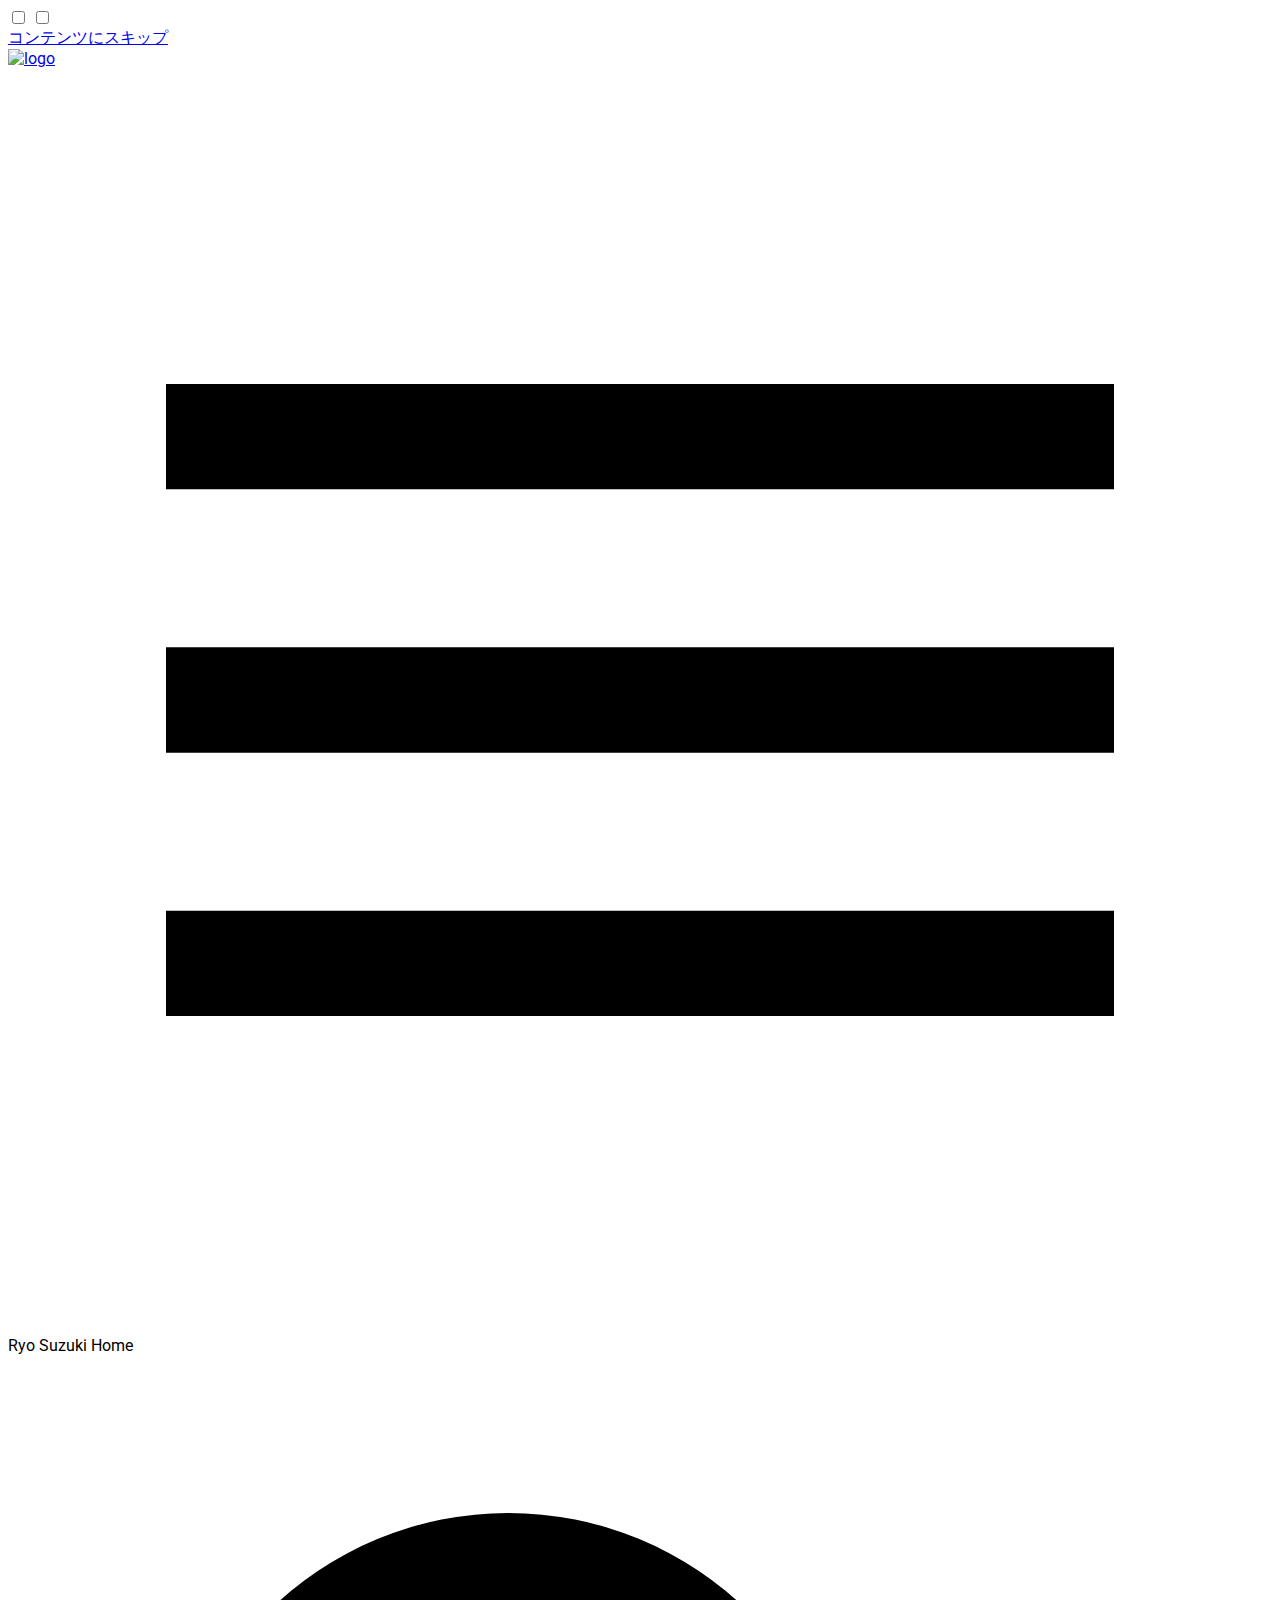
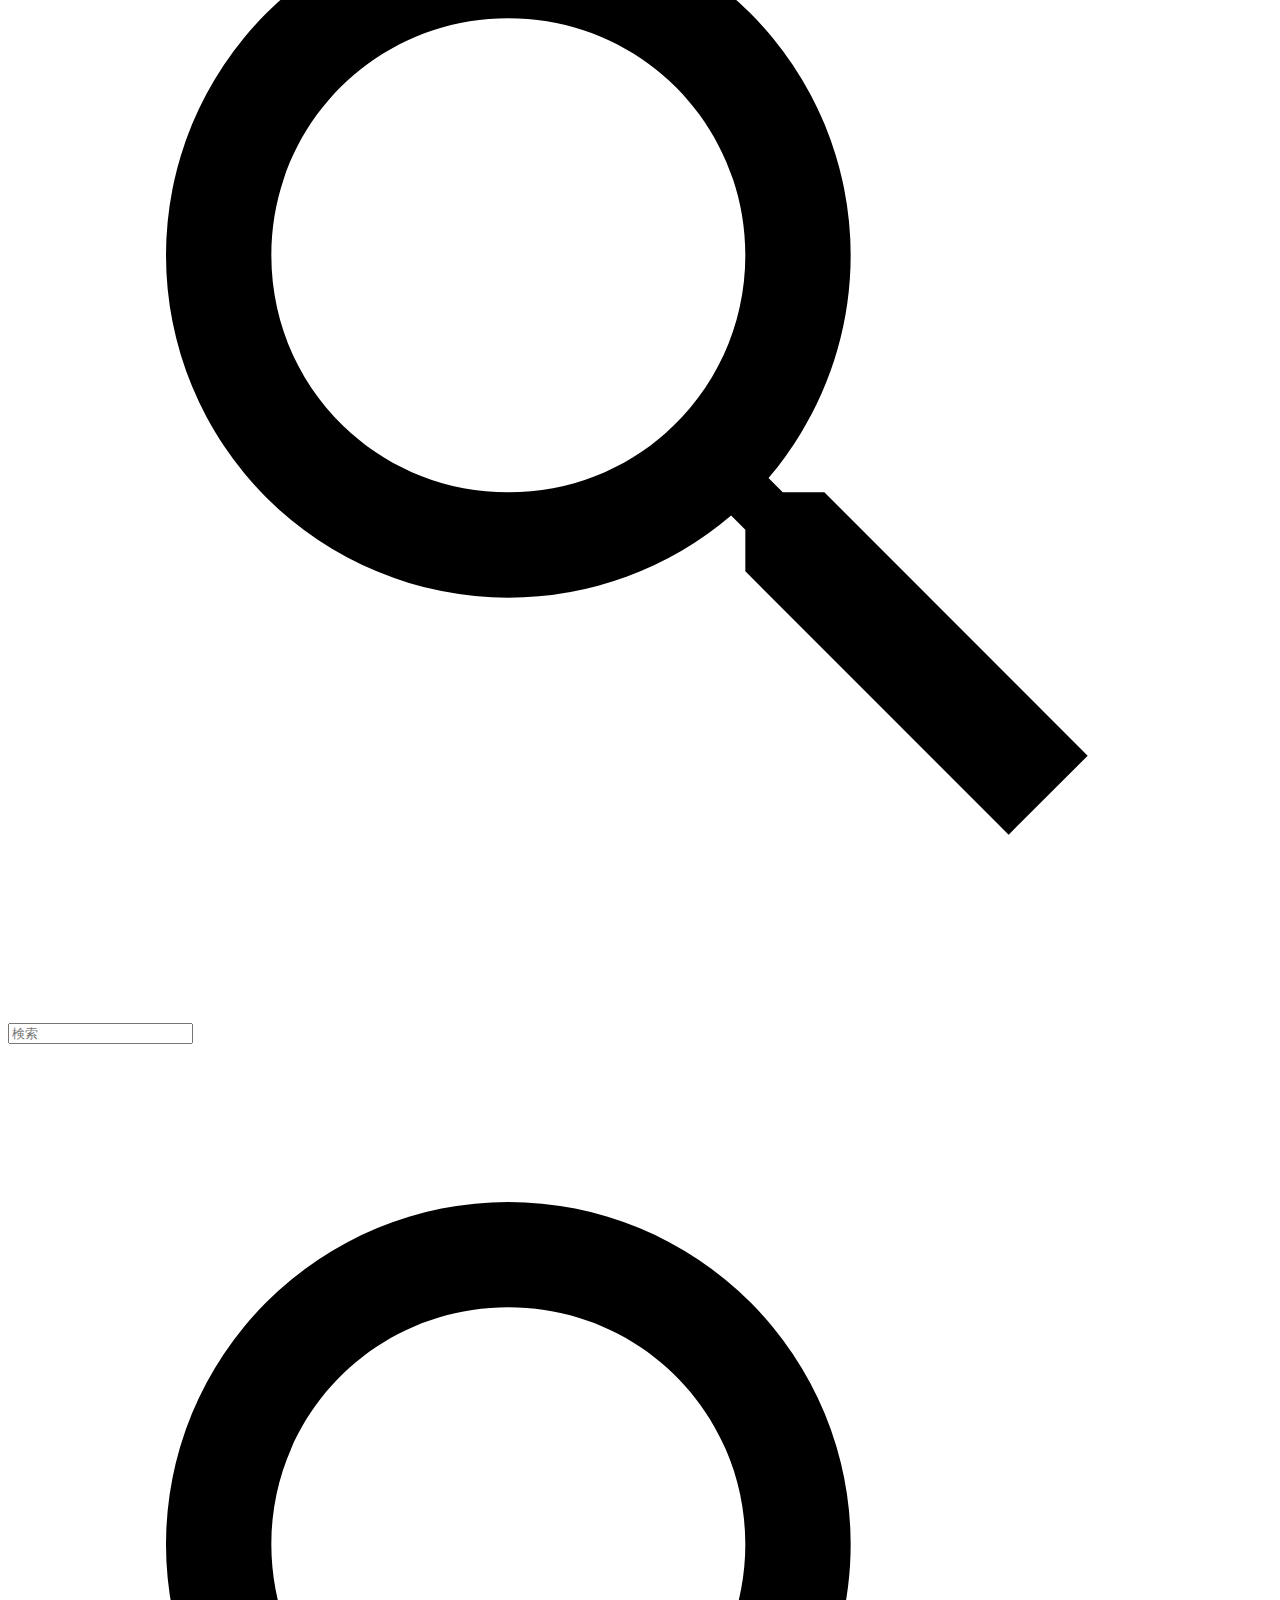
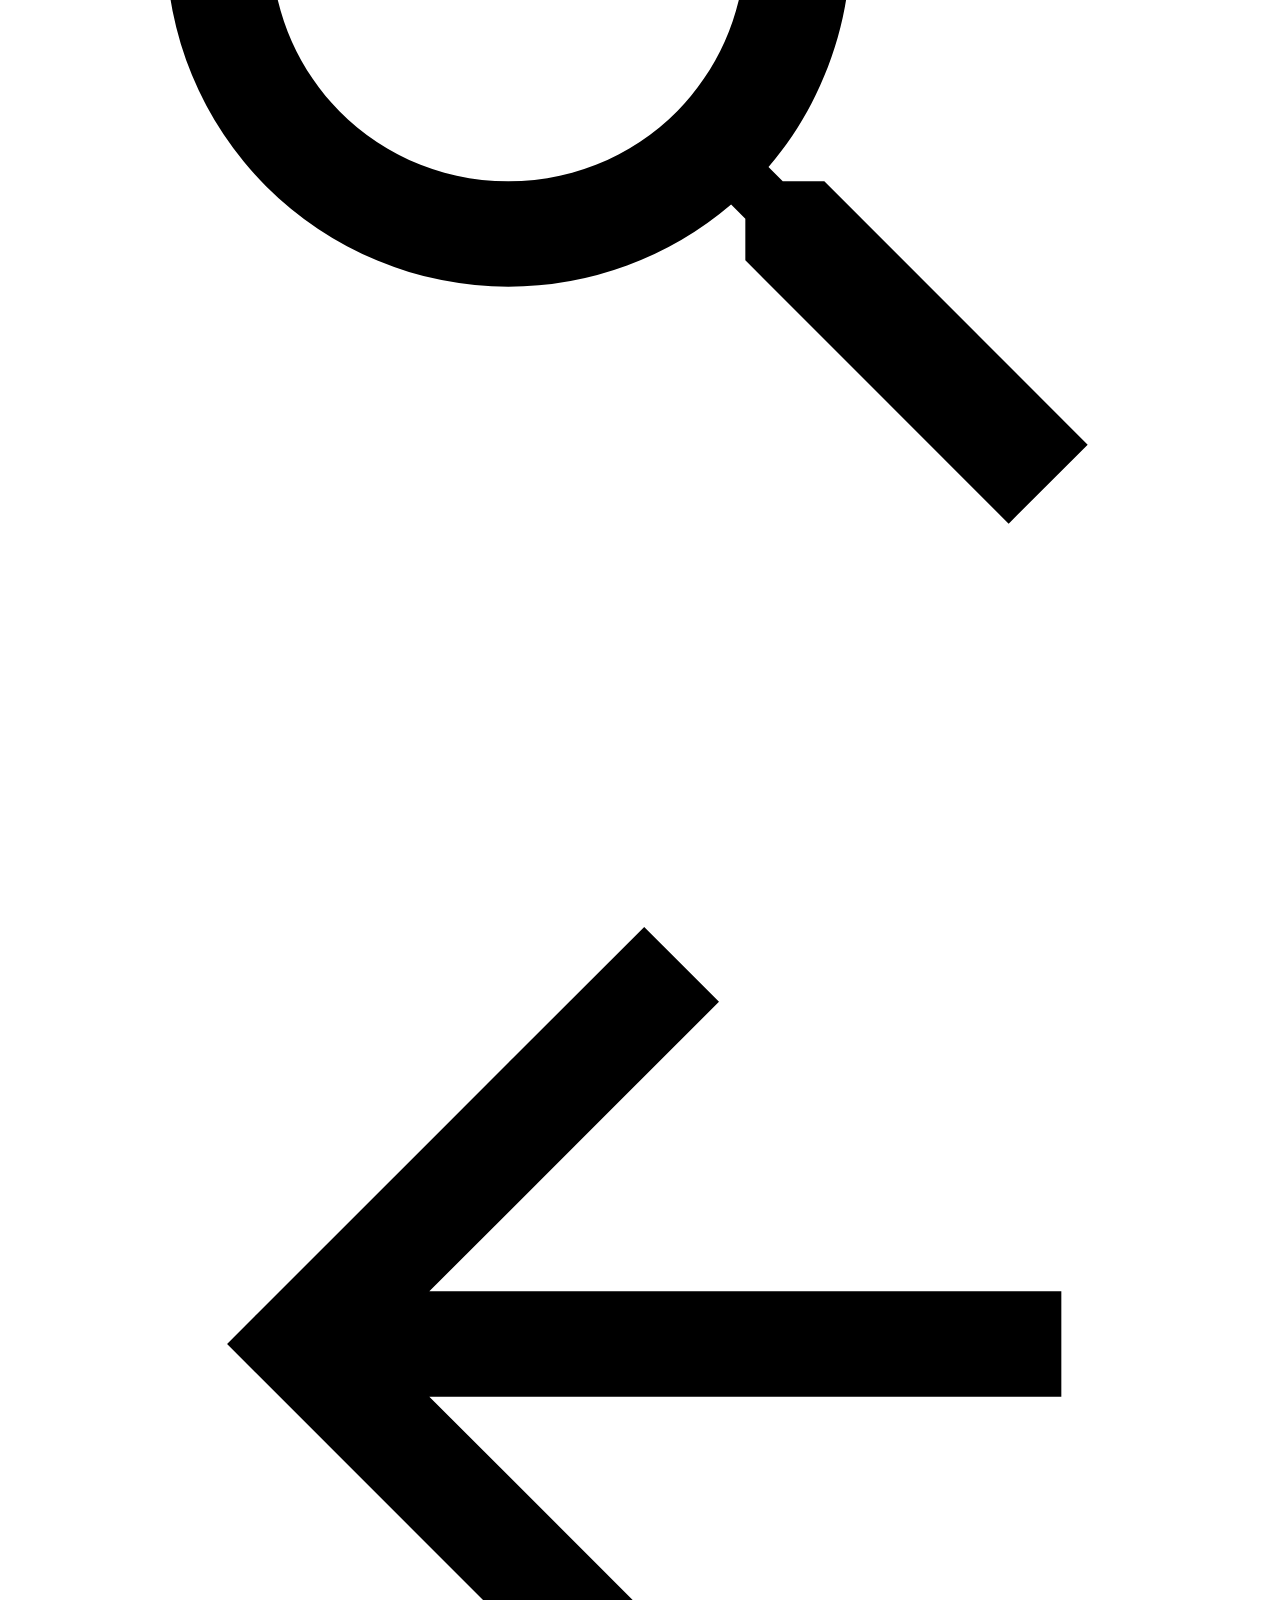
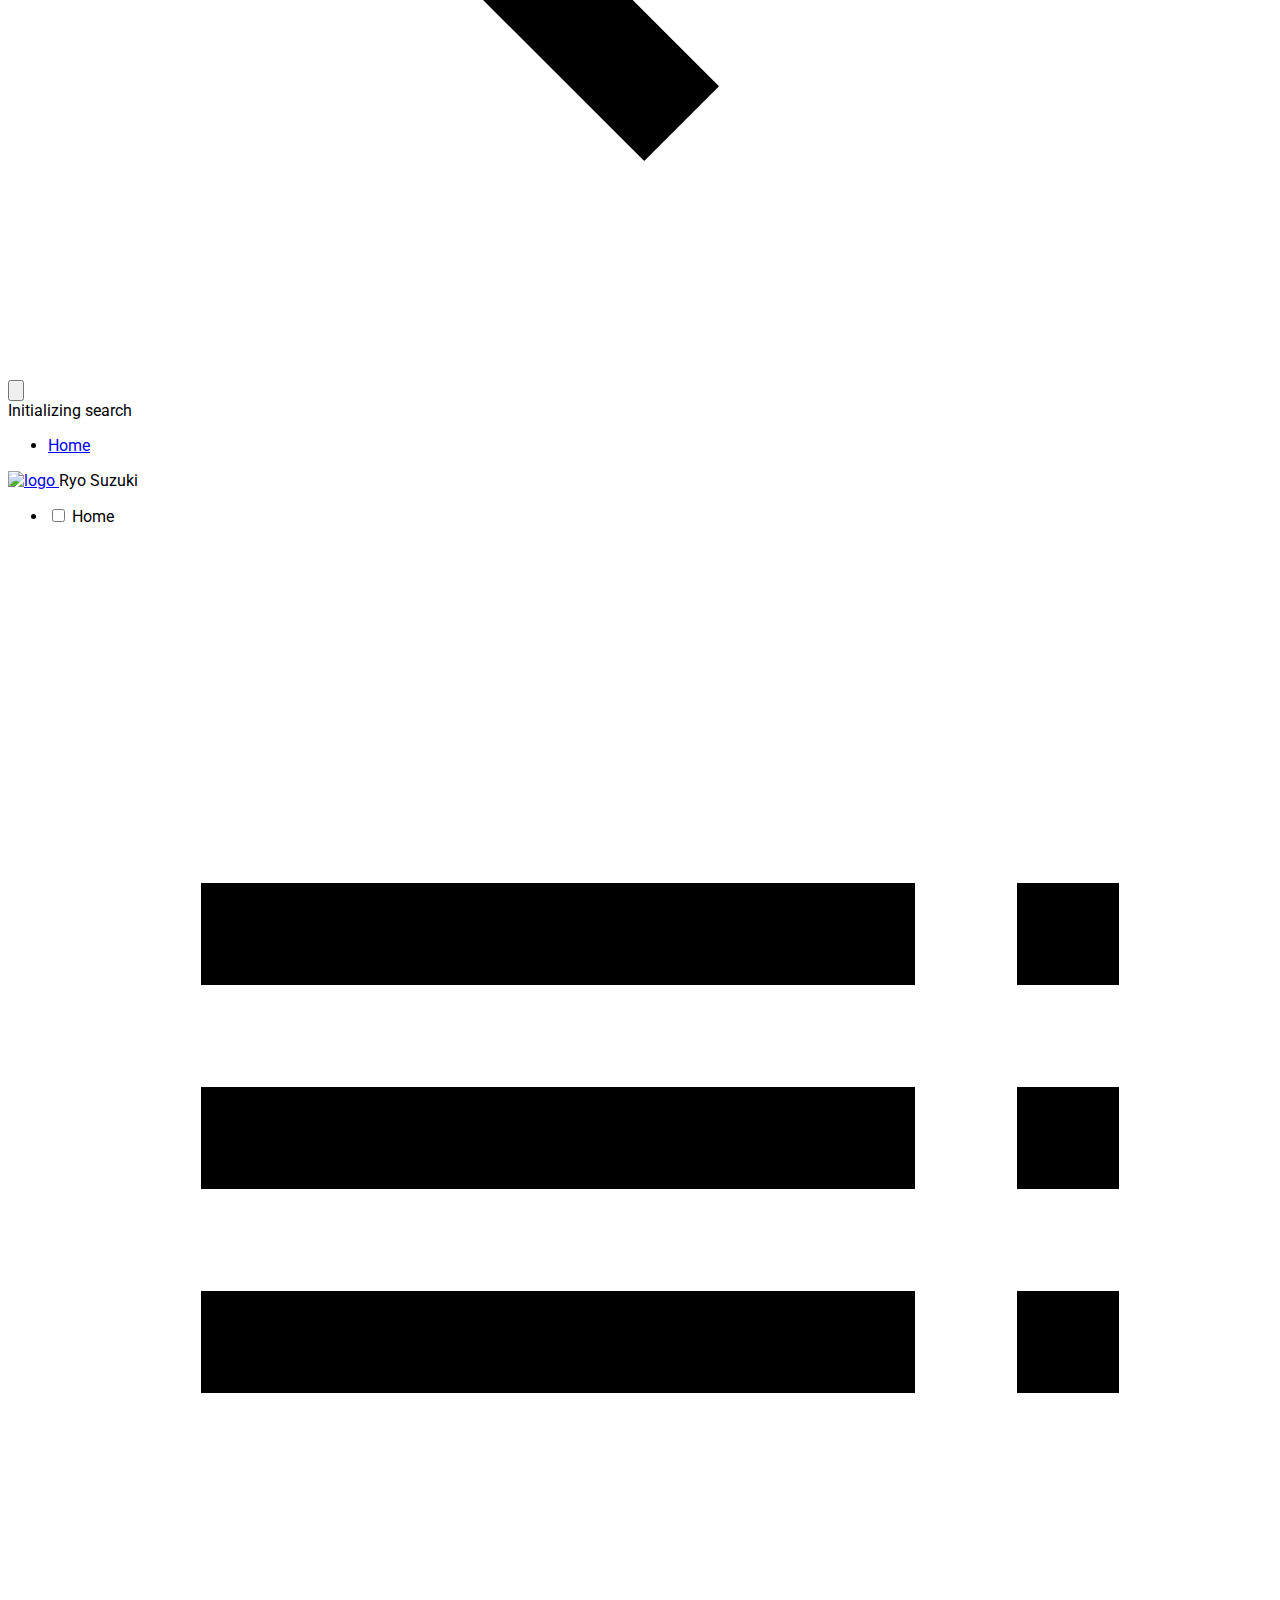
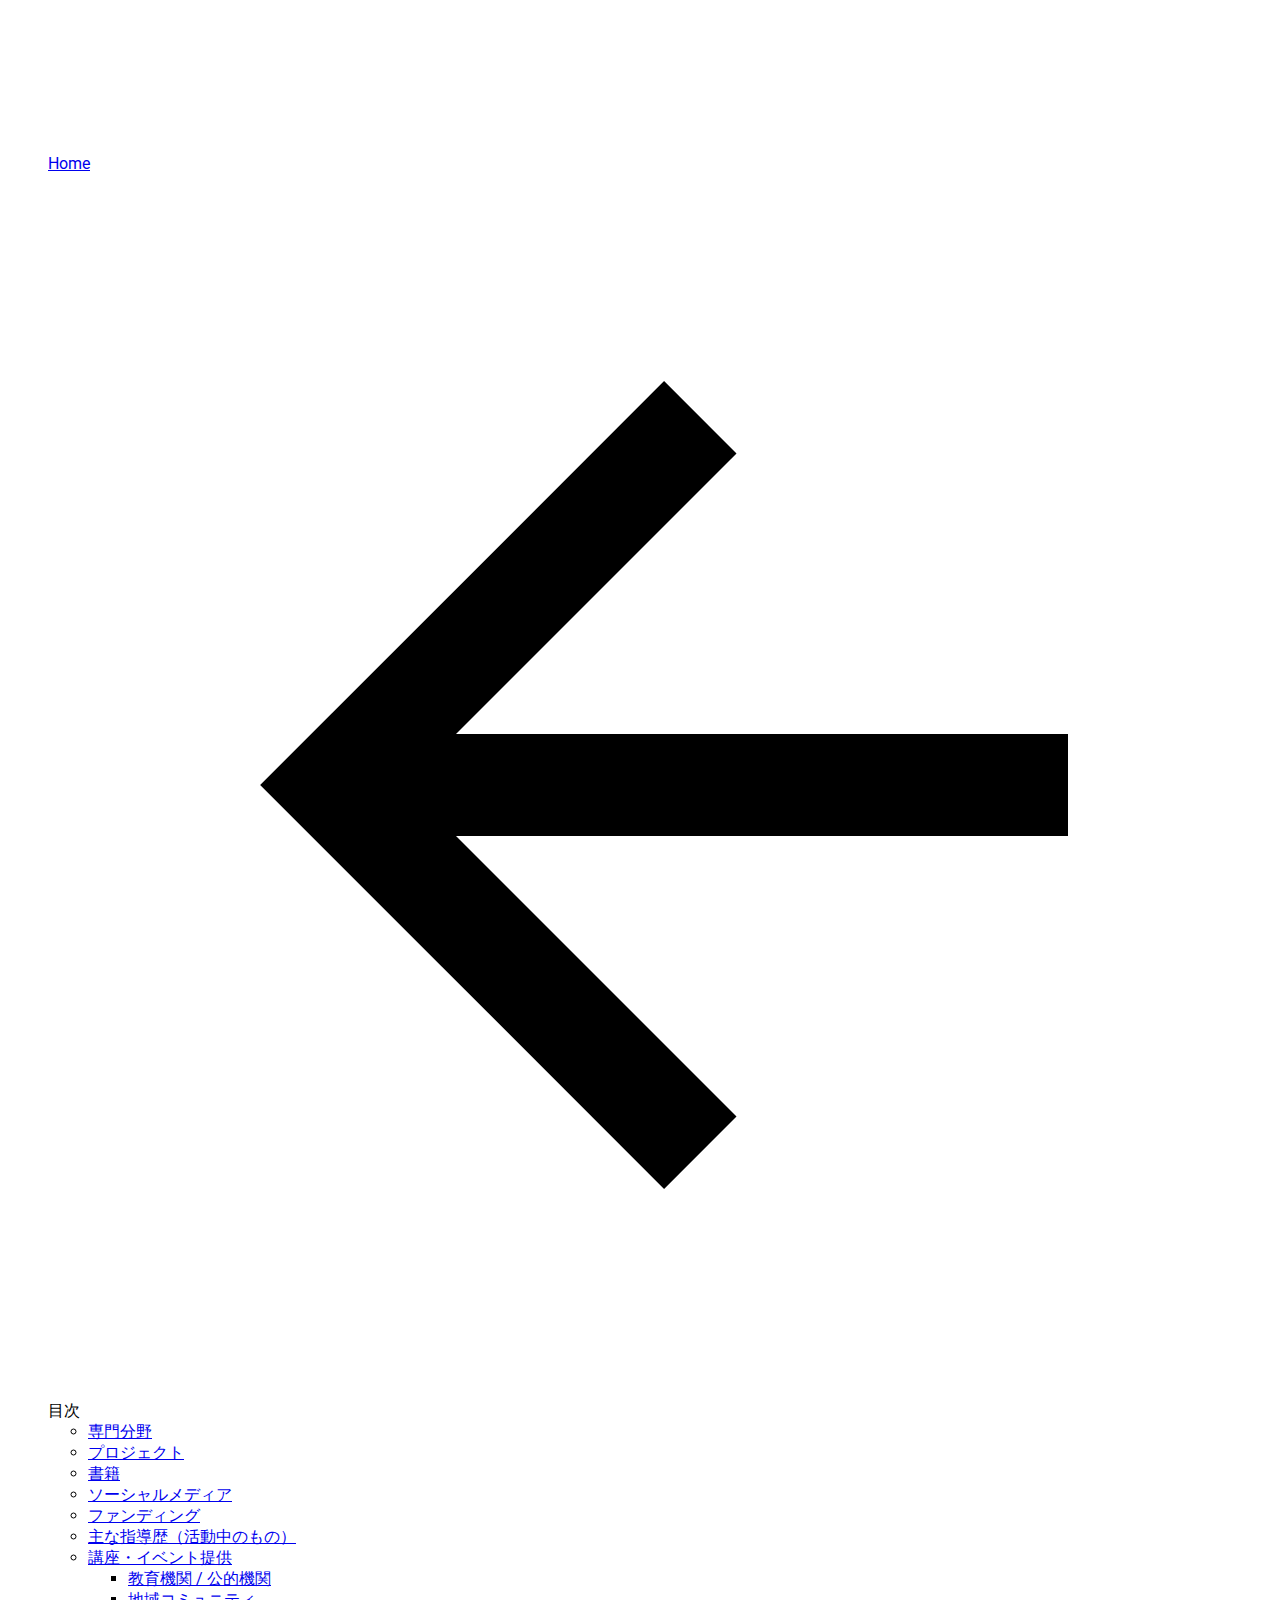
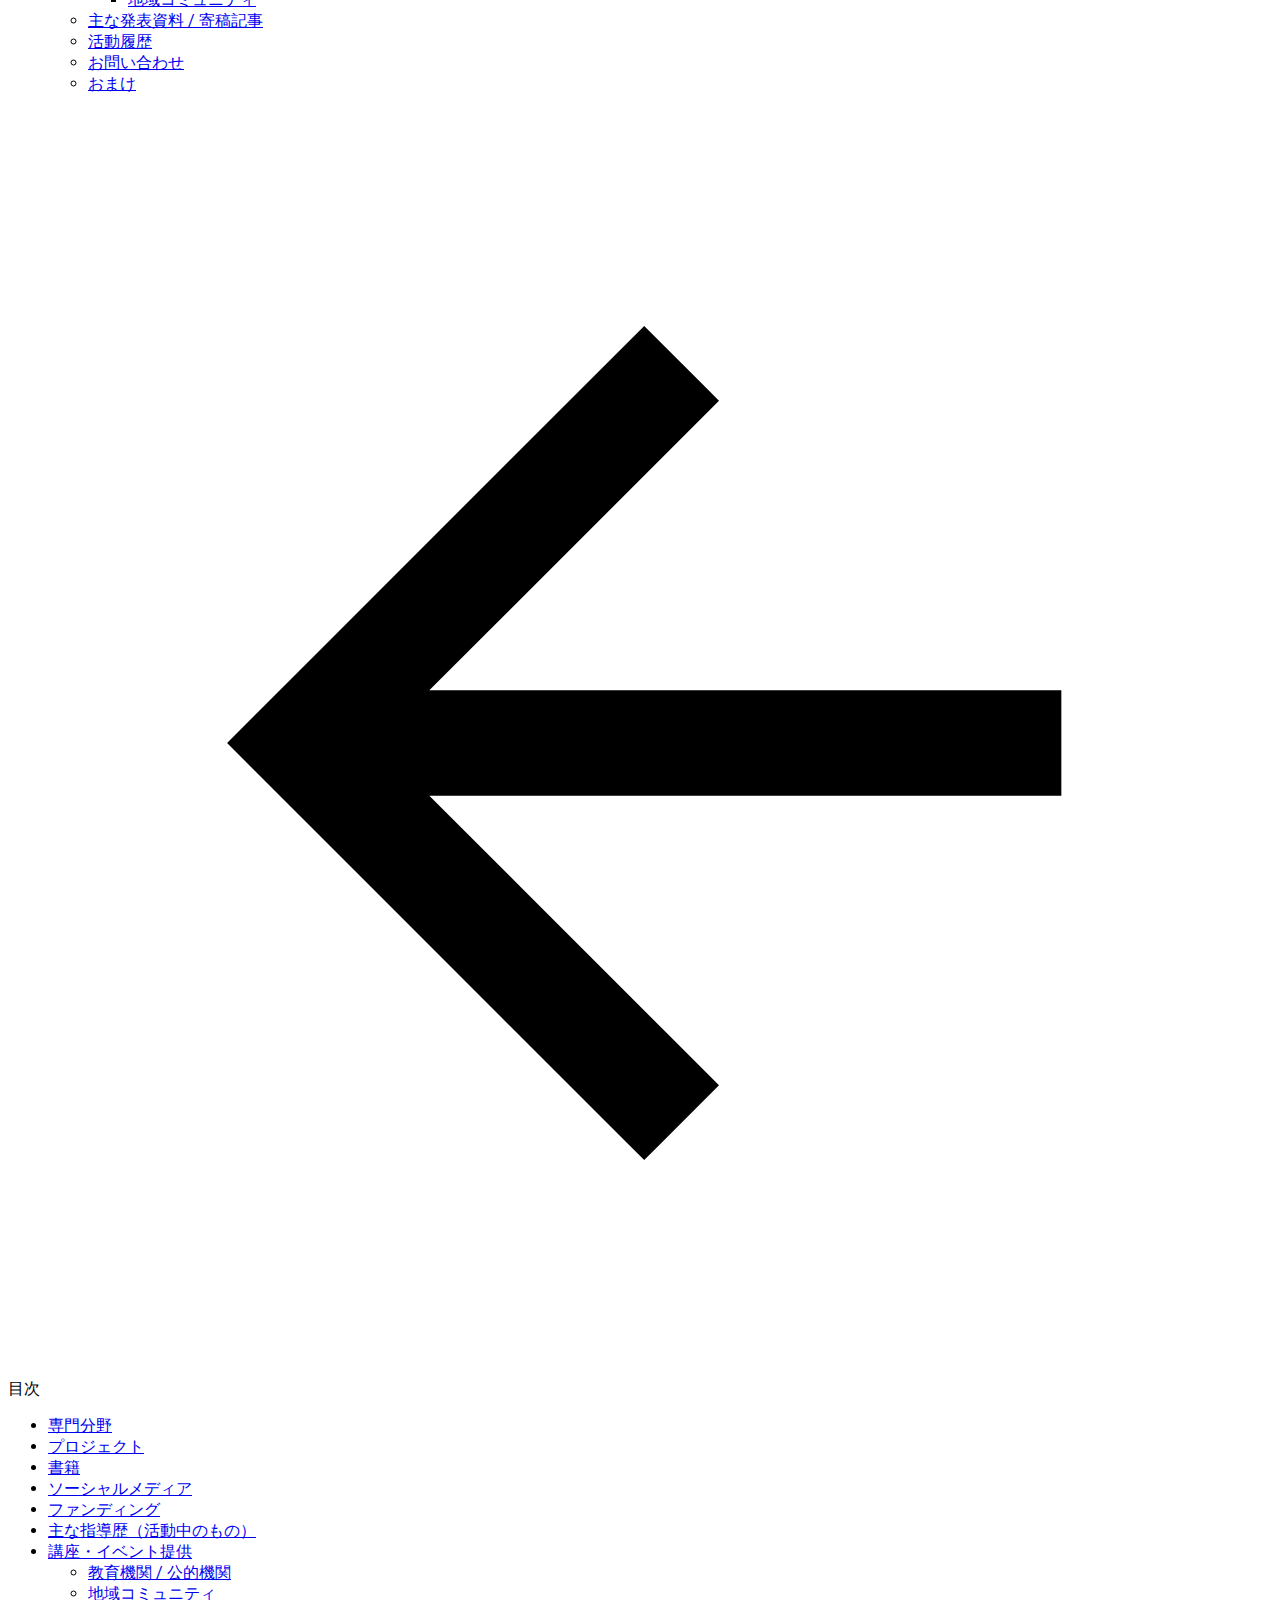
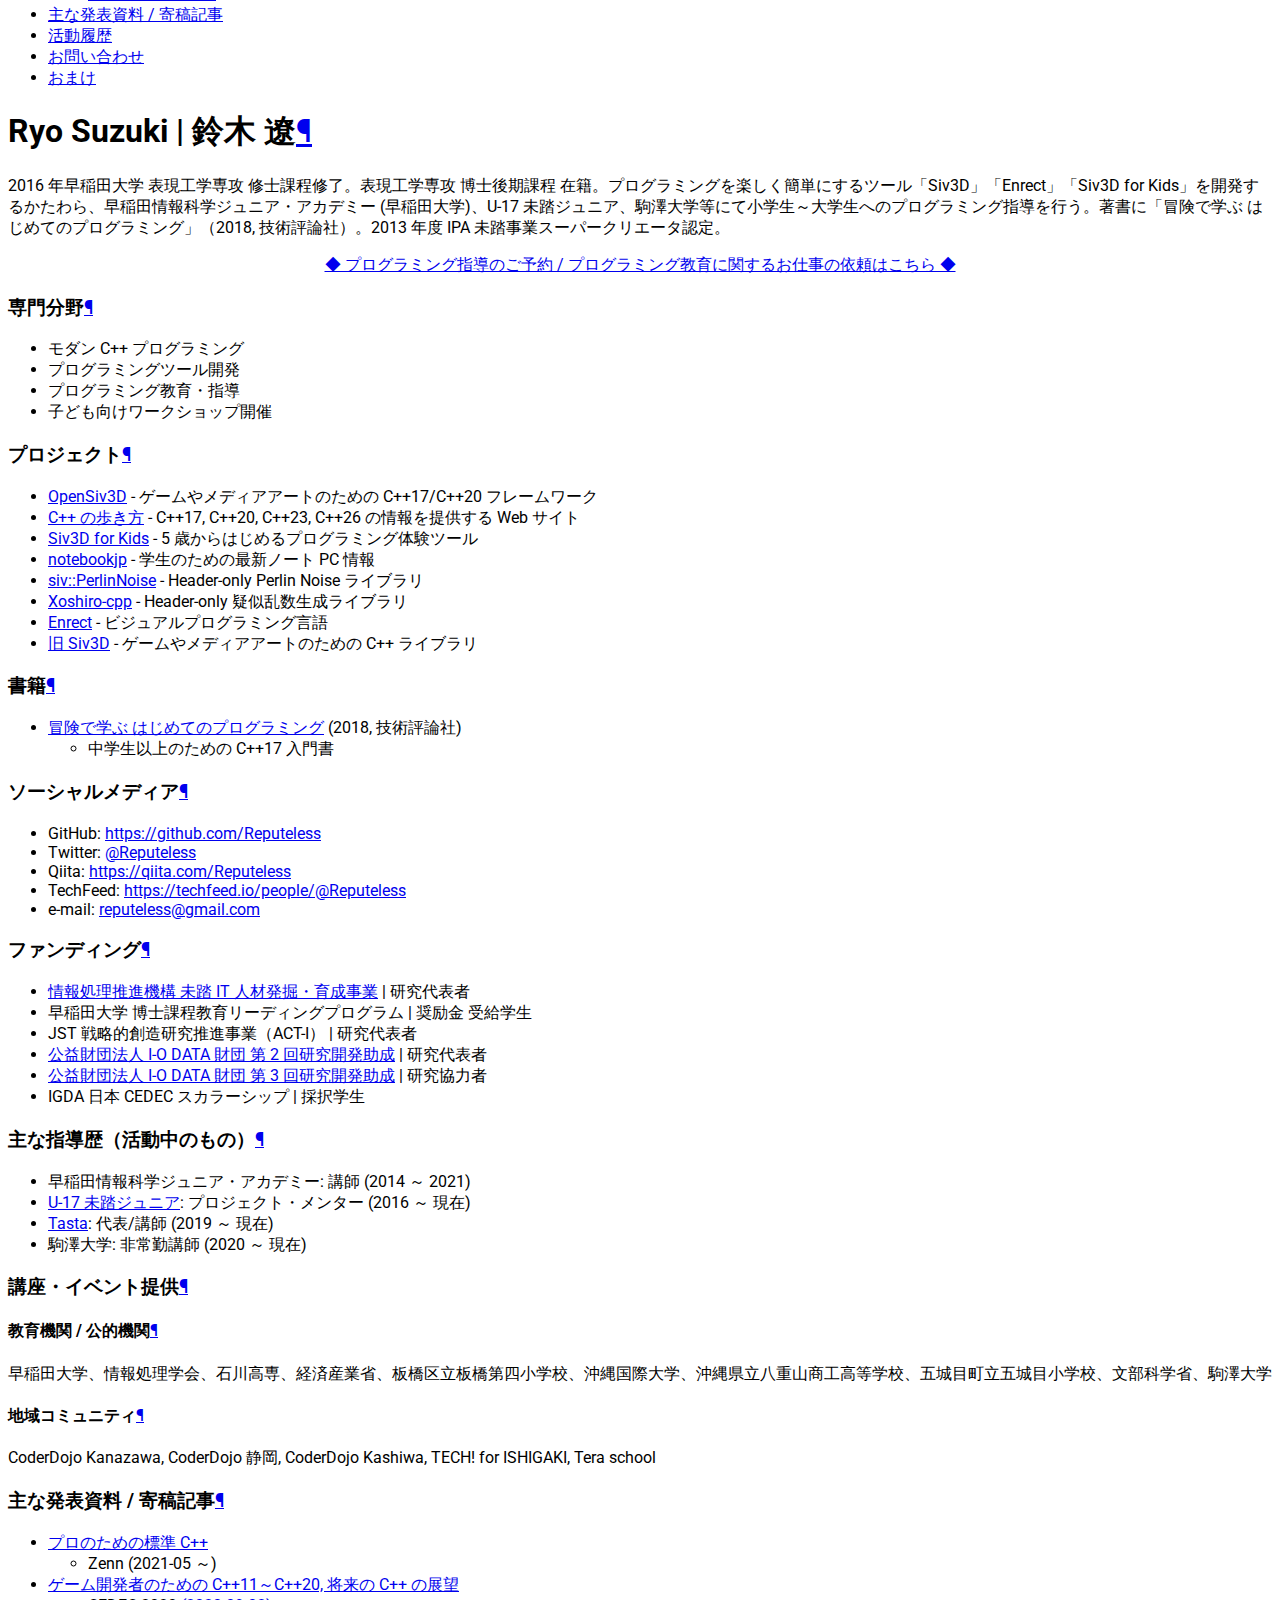
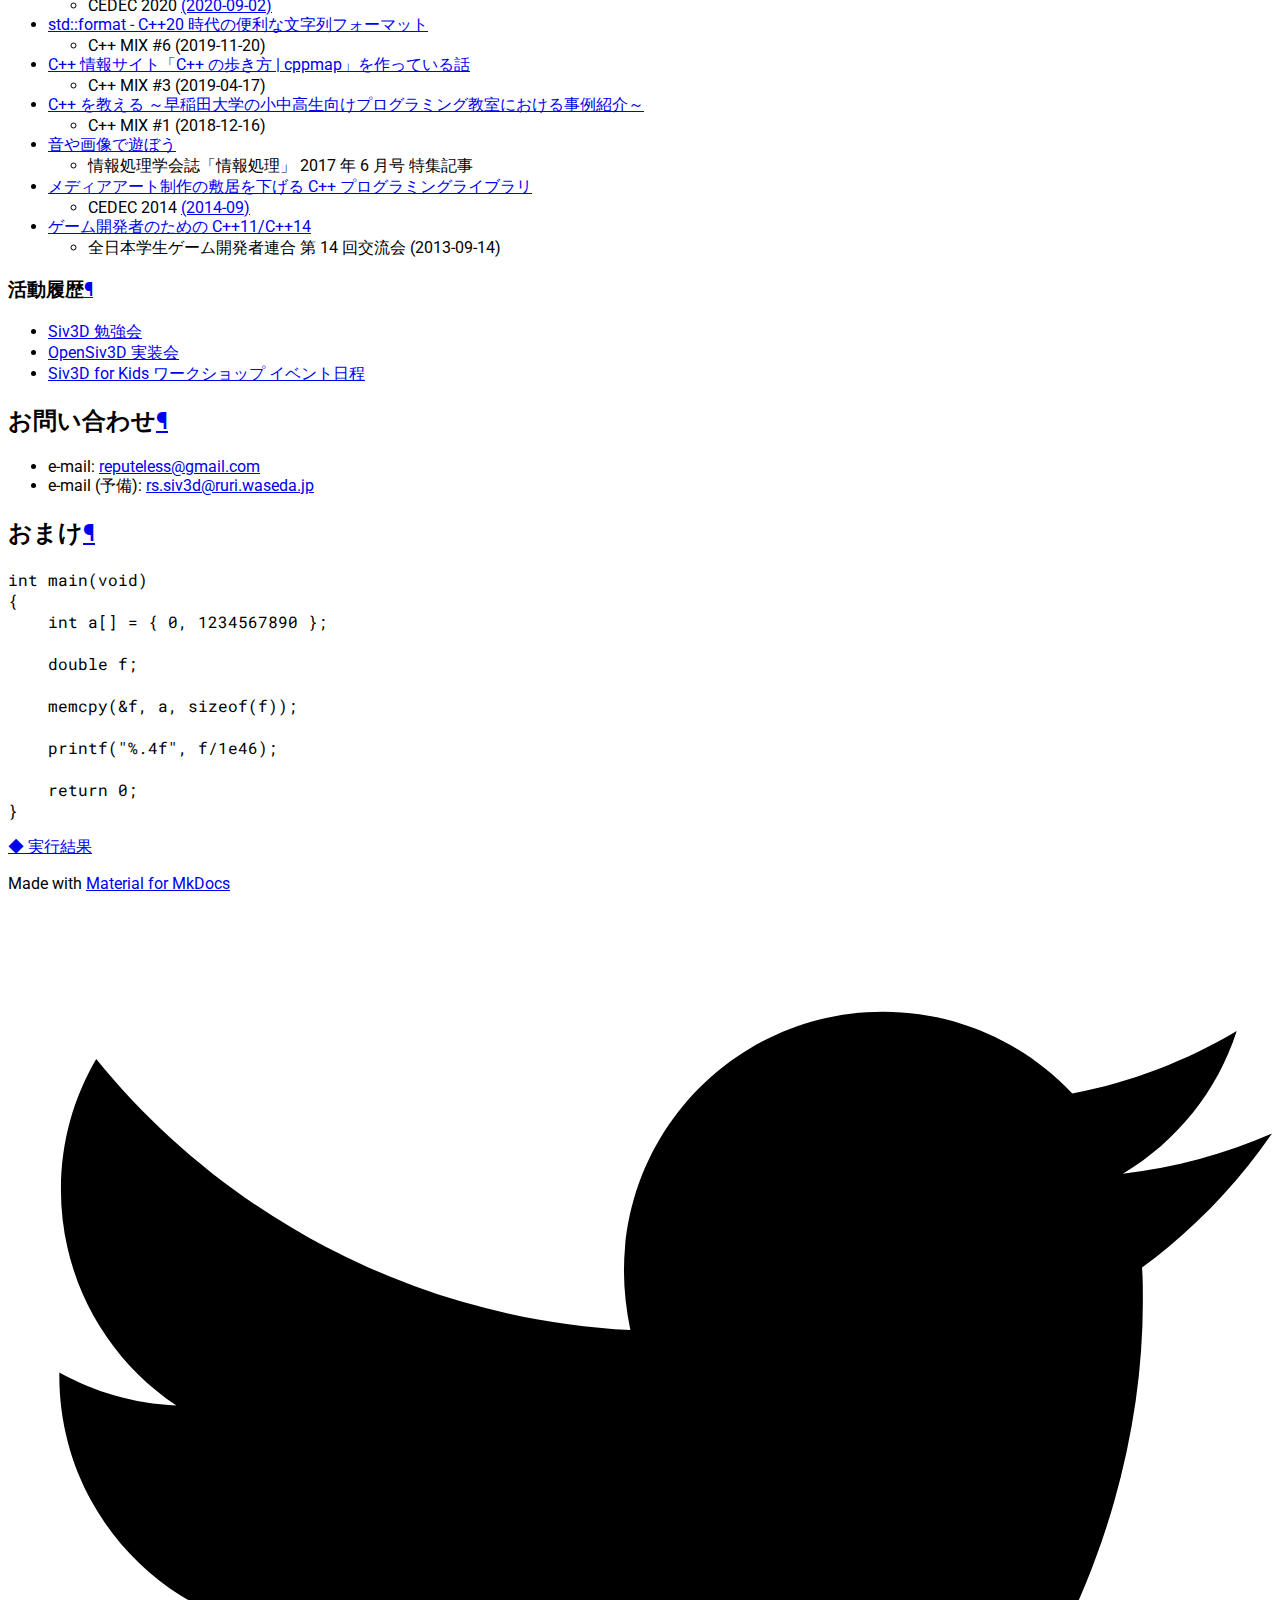
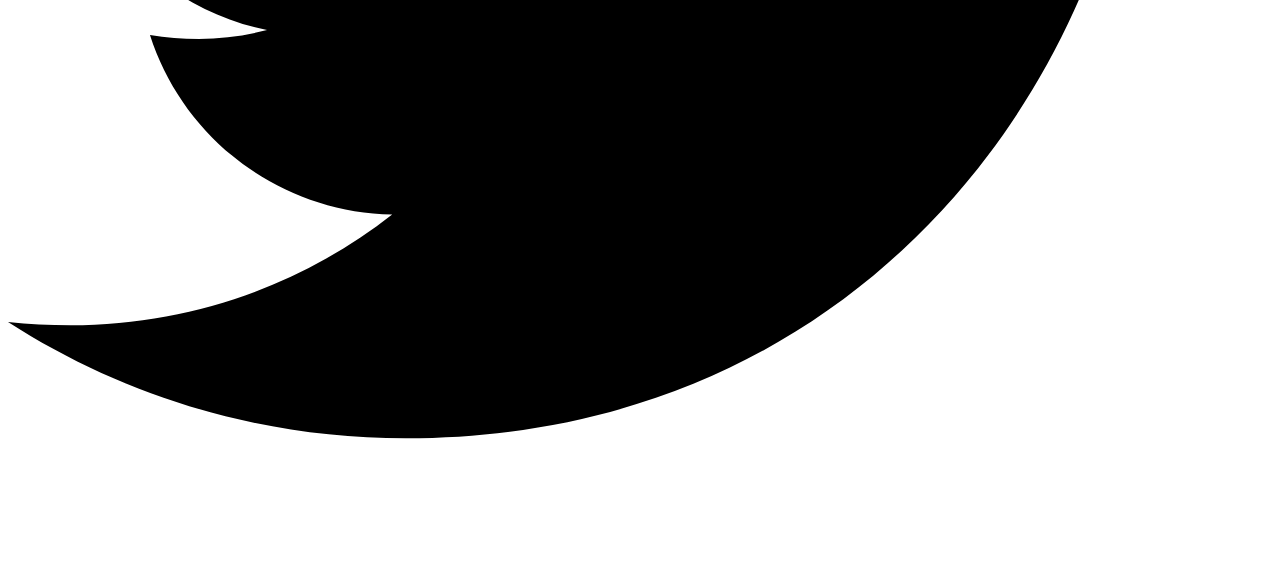
==== index.html @ 87b952bd "update" ====
<!doctype html>
<html lang="ja" class="no-js">
  <head>
    
      <meta charset="utf-8">
      <meta name="viewport" content="width=device-width,initial-scale=1">
      
        <meta name="description" content="Ryo Suzuki | 鈴木 遼, プログラミング指導、実績などのご案内">
      
      
        <link rel="canonical" href="https://Ryo-Suzuki-Contact.github.io/">
      
      
        <meta name="author" content="Ryo Suzuki">
      
      <link rel="shortcut icon" href="assets/images/logo.png">
      <meta name="generator" content="mkdocs-1.1.2, mkdocs-material-5.4.0">
    
    
      
        <title>Ryo Suzuki</title>
      
    
    
      <link rel="stylesheet" href="assets/stylesheets/main.fe0cca5b.min.css">
      
        <link rel="stylesheet" href="assets/stylesheets/palette.a46bcfb3.min.css">
      
      
        
        
        <meta name="theme-color" content="#ab47bc">
      
    
    
    
      
        <link href="https://fonts.gstatic.com" rel="preconnect" crossorigin>
        <link rel="stylesheet" href="https://fonts.googleapis.com/css?family=Roboto:300,400,400i,700%7CRoboto+Mono&display=fallback">
        <style>body,input{font-family:"Roboto",-apple-system,BlinkMacSystemFont,Helvetica,Arial,sans-serif}code,kbd,pre{font-family:"Roboto Mono",SFMono-Regular,Consolas,Menlo,monospace}</style>
      
    
    
    
      <link rel="stylesheet" href="https://maxcdn.bootstrapcdn.com/font-awesome/latest/css/font-awesome.min.css">
    
      <link rel="stylesheet" href="contact_styles.css">
    
    
      
    
    
  </head>
  
  
    
    
    
    <body dir="ltr" data-md-color-scheme="" data-md-color-primary="purple" data-md-color-accent="purple">
  
    
    <input class="md-toggle" data-md-toggle="drawer" type="checkbox" id="__drawer" autocomplete="off">
    <input class="md-toggle" data-md-toggle="search" type="checkbox" id="__search" autocomplete="off">
    <label class="md-overlay" for="__drawer"></label>
    <div data-md-component="skip">
      
        
        <a href="#ryo-suzuki" class="md-skip">
          コンテンツにスキップ
        </a>
      
    </div>
    <div data-md-component="announce">
      
    </div>
    
      <header class="md-header" data-md-component="header">
  <nav class="md-header-nav md-grid" aria-label="Header">
    <a href="https://Ryo-Suzuki-Contact.github.io/" title="Ryo Suzuki" class="md-header-nav__button md-logo" aria-label="Ryo Suzuki">
      
  <img src="assets/images/account_box-white-48dp.svg" alt="logo">

    </a>
    <label class="md-header-nav__button md-icon" for="__drawer">
      <svg xmlns="http://www.w3.org/2000/svg" viewBox="0 0 24 24"><path d="M3 6h18v2H3V6m0 5h18v2H3v-2m0 5h18v2H3v-2z"/></svg>
    </label>
    <div class="md-header-nav__title" data-md-component="header-title">
      
        <div class="md-header-nav__ellipsis">
          <span class="md-header-nav__topic md-ellipsis">
            Ryo Suzuki
          </span>
          <span class="md-header-nav__topic md-ellipsis">
            
              Home
            
          </span>
        </div>
      
    </div>
    
      <label class="md-header-nav__button md-icon" for="__search">
        <svg xmlns="http://www.w3.org/2000/svg" viewBox="0 0 24 24"><path d="M9.5 3A6.5 6.5 0 0116 9.5c0 1.61-.59 3.09-1.56 4.23l.27.27h.79l5 5-1.5 1.5-5-5v-.79l-.27-.27A6.516 6.516 0 019.5 16 6.5 6.5 0 013 9.5 6.5 6.5 0 019.5 3m0 2C7 5 5 7 5 9.5S7 14 9.5 14 14 12 14 9.5 12 5 9.5 5z"/></svg>
      </label>
      
<div class="md-search" data-md-component="search" role="dialog">
  <label class="md-search__overlay" for="__search"></label>
  <div class="md-search__inner" role="search">
    <form class="md-search__form" name="search">
      <input type="text" class="md-search__input" name="query" aria-label="検索" placeholder="検索" autocapitalize="off" autocorrect="off" autocomplete="off" spellcheck="false" data-md-component="search-query" data-md-state="active">
      <label class="md-search__icon md-icon" for="__search">
        <svg xmlns="http://www.w3.org/2000/svg" viewBox="0 0 24 24"><path d="M9.5 3A6.5 6.5 0 0116 9.5c0 1.61-.59 3.09-1.56 4.23l.27.27h.79l5 5-1.5 1.5-5-5v-.79l-.27-.27A6.516 6.516 0 019.5 16 6.5 6.5 0 013 9.5 6.5 6.5 0 019.5 3m0 2C7 5 5 7 5 9.5S7 14 9.5 14 14 12 14 9.5 12 5 9.5 5z"/></svg>
        <svg xmlns="http://www.w3.org/2000/svg" viewBox="0 0 24 24"><path d="M20 11v2H8l5.5 5.5-1.42 1.42L4.16 12l7.92-7.92L13.5 5.5 8 11h12z"/></svg>
      </label>
      <button type="reset" class="md-search__icon md-icon" aria-label="Clear" data-md-component="search-reset" tabindex="-1">
        <svg xmlns="http://www.w3.org/2000/svg" viewBox="0 0 24 24"><path d="M19 6.41L17.59 5 12 10.59 6.41 5 5 6.41 10.59 12 5 17.59 6.41 19 12 13.41 17.59 19 19 17.59 13.41 12 19 6.41z"/></svg>
      </button>
    </form>
    <div class="md-search__output">
      <div class="md-search__scrollwrap" data-md-scrollfix>
        <div class="md-search-result" data-md-component="search-result">
          <div class="md-search-result__meta">
            Initializing search
          </div>
          <ol class="md-search-result__list"></ol>
        </div>
      </div>
    </div>
  </div>
</div>
    
    
  </nav>
</header>
    
    <div class="md-container" data-md-component="container">
      
        
      
      
        
          

<nav class="md-tabs" aria-label="Tabs" data-md-component="tabs">
  <div class="md-tabs__inner md-grid">
    <ul class="md-tabs__list">
      
        
  <li class="md-tabs__item">
    
      <a href="." class="md-tabs__link md-tabs__link--active">
        Home
      </a>
    
  </li>

      
    </ul>
  </div>
</nav>
        
      
      <main class="md-main" data-md-component="main">
        <div class="md-main__inner md-grid">
          
            
              <div class="md-sidebar md-sidebar--primary" data-md-component="navigation">
                <div class="md-sidebar__scrollwrap">
                  <div class="md-sidebar__inner">
                    <nav class="md-nav md-nav--primary" aria-label="Navigation" data-md-level="0">
  <label class="md-nav__title" for="__drawer">
    <a href="https://Ryo-Suzuki-Contact.github.io/" title="Ryo Suzuki" class="md-nav__button md-logo" aria-label="Ryo Suzuki">
      
  <img src="assets/images/account_box-white-48dp.svg" alt="logo">

    </a>
    Ryo Suzuki
  </label>
  
  <ul class="md-nav__list" data-md-scrollfix>
    
      
      
      

  


  <li class="md-nav__item md-nav__item--active">
    
    <input class="md-nav__toggle md-toggle" data-md-toggle="toc" type="checkbox" id="__toc">
    
      
    
    
      <label class="md-nav__link md-nav__link--active" for="__toc">
        Home
        <span class="md-nav__icon md-icon">
          <svg xmlns="http://www.w3.org/2000/svg" viewBox="0 0 24 24"><path d="M3 9h14V7H3v2m0 4h14v-2H3v2m0 4h14v-2H3v2m16 0h2v-2h-2v2m0-10v2h2V7h-2m0 6h2v-2h-2v2z"/></svg>
        </span>
      </label>
    
    <a href="." title="Home" class="md-nav__link md-nav__link--active">
      Home
    </a>
    
      
<nav class="md-nav md-nav--secondary" aria-label="目次">
  
  
    
  
  
    <label class="md-nav__title" for="__toc">
      <span class="md-nav__icon md-icon">
        <svg xmlns="http://www.w3.org/2000/svg" viewBox="0 0 24 24"><path d="M20 11v2H8l5.5 5.5-1.42 1.42L4.16 12l7.92-7.92L13.5 5.5 8 11h12z"/></svg>
      </span>
      目次
    </label>
    <ul class="md-nav__list" data-md-scrollfix>
      
        <li class="md-nav__item">
  <a href="#_1" class="md-nav__link">
    専門分野
  </a>
  
</li>
      
        <li class="md-nav__item">
  <a href="#_2" class="md-nav__link">
    プロジェクト
  </a>
  
</li>
      
        <li class="md-nav__item">
  <a href="#_3" class="md-nav__link">
    書籍
  </a>
  
</li>
      
        <li class="md-nav__item">
  <a href="#_4" class="md-nav__link">
    ソーシャルメディア
  </a>
  
</li>
      
        <li class="md-nav__item">
  <a href="#_5" class="md-nav__link">
    ファンディング
  </a>
  
</li>
      
        <li class="md-nav__item">
  <a href="#_6" class="md-nav__link">
    主な指導歴（活動中のもの）
  </a>
  
</li>
      
        <li class="md-nav__item">
  <a href="#_7" class="md-nav__link">
    講座・イベント提供
  </a>
  
    <nav class="md-nav" aria-label="講座・イベント提供">
      <ul class="md-nav__list">
        
          <li class="md-nav__item">
  <a href="#_8" class="md-nav__link">
    教育機関 / 公的機関
  </a>
  
</li>
        
          <li class="md-nav__item">
  <a href="#_9" class="md-nav__link">
    地域コミュニティ
  </a>
  
</li>
        
      </ul>
    </nav>
  
</li>
      
        <li class="md-nav__item">
  <a href="#_10" class="md-nav__link">
    主な発表資料 / 寄稿記事
  </a>
  
</li>
      
        <li class="md-nav__item">
  <a href="#_11" class="md-nav__link">
    活動履歴
  </a>
  
</li>
      
        <li class="md-nav__item">
  <a href="#_12" class="md-nav__link">
    お問い合わせ
  </a>
  
</li>
      
        <li class="md-nav__item">
  <a href="#_13" class="md-nav__link">
    おまけ
  </a>
  
</li>
      
    </ul>
  
</nav>
    
  </li>

    
  </ul>
</nav>
                  </div>
                </div>
              </div>
            
            
              <div class="md-sidebar md-sidebar--secondary" data-md-component="toc">
                <div class="md-sidebar__scrollwrap">
                  <div class="md-sidebar__inner">
                    
<nav class="md-nav md-nav--secondary" aria-label="目次">
  
  
    
  
  
    <label class="md-nav__title" for="__toc">
      <span class="md-nav__icon md-icon">
        <svg xmlns="http://www.w3.org/2000/svg" viewBox="0 0 24 24"><path d="M20 11v2H8l5.5 5.5-1.42 1.42L4.16 12l7.92-7.92L13.5 5.5 8 11h12z"/></svg>
      </span>
      目次
    </label>
    <ul class="md-nav__list" data-md-scrollfix>
      
        <li class="md-nav__item">
  <a href="#_1" class="md-nav__link">
    専門分野
  </a>
  
</li>
      
        <li class="md-nav__item">
  <a href="#_2" class="md-nav__link">
    プロジェクト
  </a>
  
</li>
      
        <li class="md-nav__item">
  <a href="#_3" class="md-nav__link">
    書籍
  </a>
  
</li>
      
        <li class="md-nav__item">
  <a href="#_4" class="md-nav__link">
    ソーシャルメディア
  </a>
  
</li>
      
        <li class="md-nav__item">
  <a href="#_5" class="md-nav__link">
    ファンディング
  </a>
  
</li>
      
        <li class="md-nav__item">
  <a href="#_6" class="md-nav__link">
    主な指導歴（活動中のもの）
  </a>
  
</li>
      
        <li class="md-nav__item">
  <a href="#_7" class="md-nav__link">
    講座・イベント提供
  </a>
  
    <nav class="md-nav" aria-label="講座・イベント提供">
      <ul class="md-nav__list">
        
          <li class="md-nav__item">
  <a href="#_8" class="md-nav__link">
    教育機関 / 公的機関
  </a>
  
</li>
        
          <li class="md-nav__item">
  <a href="#_9" class="md-nav__link">
    地域コミュニティ
  </a>
  
</li>
        
      </ul>
    </nav>
  
</li>
      
        <li class="md-nav__item">
  <a href="#_10" class="md-nav__link">
    主な発表資料 / 寄稿記事
  </a>
  
</li>
      
        <li class="md-nav__item">
  <a href="#_11" class="md-nav__link">
    活動履歴
  </a>
  
</li>
      
        <li class="md-nav__item">
  <a href="#_12" class="md-nav__link">
    お問い合わせ
  </a>
  
</li>
      
        <li class="md-nav__item">
  <a href="#_13" class="md-nav__link">
    おまけ
  </a>
  
</li>
      
    </ul>
  
</nav>
                  </div>
                </div>
              </div>
            
          
          <div class="md-content">
            <article class="md-content__inner md-typeset">
              
                
                
                  
                
                
                <h1 id="ryo-suzuki">Ryo Suzuki | 鈴木 遼<a class="headerlink" href="#ryo-suzuki" title="Permanent link">&para;</a></h1>
<p>2016 年早稲田大学 表現工学専攻 修士課程修了。表現工学専攻 博士後期課程 在籍。プログラミングを楽しく簡単にするツール「Siv3D」「Enrect」「Siv3D for Kids」を開発するかたわら、早稲田情報科学ジュニア・アカデミー (早稲田大学)、U-17 未踏ジュニア、駒澤大学等にて小学生～大学生へのプログラミング指導を行う。著書に「冒険で学ぶ はじめてのプログラミング」（2018, 技術評論社）。2013 年度 IPA 未踏事業スーパークリエータ認定。</p>
<p><center><a href="https://siv3d.jp/tasta/">◆ プログラミング指導のご予約 / プログラミング教育に関するお仕事の依頼はこちら ◆</a></center></p>
<h3 id="_1">専門分野<a class="headerlink" href="#_1" title="Permanent link">&para;</a></h3>
<ul>
<li>モダン C++ プログラミング</li>
<li>プログラミングツール開発</li>
<li>プログラミング教育・指導</li>
<li>子ども向けワークショップ開催</li>
</ul>
<h3 id="_2">プロジェクト<a class="headerlink" href="#_2" title="Permanent link">&para;</a></h3>
<ul>
<li><a href="https://siv3d.github.io/ja-jp/">OpenSiv3D</a> - ゲームやメディアアートのための C++17/C++20 フレームワーク</li>
<li><a href="https://cppmap.github.io/">C++ の歩き方</a> - C++17, C++20, C++23, C++26 の情報を提供する Web サイト</li>
<li><a href="https://siv3d-for-kids.github.io/">Siv3D for Kids</a> - 5 歳からはじめるプログラミング体験ツール</li>
<li><a href="https://notebookjp.github.io/">notebookjp</a> - 学生のための最新ノート PC 情報</li>
<li><a href="https://github.com/Reputeless/PerlinNoise">siv::PerlinNoise</a> - Header-only Perlin Noise ライブラリ</li>
<li><a href="https://github.com/Reputeless/Xoshiro-cpp">Xoshiro-cpp</a> - Header-only 疑似乱数生成ライブラリ</li>
<li><a href="https://enrect.org/">Enrect</a> - ビジュアルプログラミング言語</li>
<li><a href="https://play-siv3d.hateblo.jp/">旧 Siv3D</a> - ゲームやメディアアートのための C++ ライブラリ</li>
</ul>
<h3 id="_3">書籍<a class="headerlink" href="#_3" title="Permanent link">&para;</a></h3>
<ul>
<li><a href="https://enrect.org/cppbook/">冒険で学ぶ はじめてのプログラミング</a> (2018, 技術評論社)<ul>
<li>中学生以上のための C++17 入門書</li>
</ul>
</li>
</ul>
<h3 id="_4">ソーシャルメディア<a class="headerlink" href="#_4" title="Permanent link">&para;</a></h3>
<ul>
<li>GitHub: <a href="https://github.com/Reputeless">https://github.com/Reputeless</a></li>
<li>Twitter: <a href="https://twitter.com/Reputeless">@Reputeless</a></li>
<li>Qiita: <a href="https://qiita.com/Reputeless">https://qiita.com/Reputeless</a></li>
<li>TechFeed: <a href="https://techfeed.io/people/@Reputeless">https://techfeed.io/people/@Reputeless</a></li>
<li>e-mail: <a href="&#109;&#97;&#105;&#108;&#116;&#111;&#58;&#114;&#101;&#112;&#117;&#116;&#101;&#108;&#101;&#115;&#115;&#64;&#103;&#109;&#97;&#105;&#108;&#46;&#99;&#111;&#109;">&#114;&#101;&#112;&#117;&#116;&#101;&#108;&#101;&#115;&#115;&#64;&#103;&#109;&#97;&#105;&#108;&#46;&#99;&#111;&#109;</a></li>
</ul>
<h3 id="_5">ファンディング<a class="headerlink" href="#_5" title="Permanent link">&para;</a></h3>
<ul>
<li><a href="https://www.ipa.go.jp/jinzai/mitou/2013/gaiyou_s-3">情報処理推進機構 未踏 IT 人材発掘・育成事業</a> | 研究代表者</li>
<li>早稲田大学 博士課程教育リーディングプログラム | 奨励金 受給学生</li>
<li>JST 戦略的創造研究推進事業（ACT-I） | 研究代表者</li>
<li><a href="https://iodata-foundation.or.jp/development.html">公益財団法人 I-O DATA 財団 第 2 回研究開発助成</a> | 研究代表者</li>
<li><a href="https://iodata-foundation.or.jp/development.html">公益財団法人 I-O DATA 財団 第 3 回研究開発助成</a> | 研究協力者</li>
<li>IGDA 日本 CEDEC スカラーシップ | 採択学生</li>
</ul>
<h3 id="_6">主な指導歴（活動中のもの）<a class="headerlink" href="#_6" title="Permanent link">&para;</a></h3>
<ul>
<li>早稲田情報科学ジュニア・アカデミー: 講師 (2014 ～ 2021)</li>
<li><a href="https://jr.mitou.org/">U-17 未踏ジュニア</a>: プロジェクト・メンター (2016 ～ 現在)</li>
<li><a href="https://siv3d.jp/tasta/">Tasta</a>: 代表/講師 (2019 ～ 現在)</li>
<li>駒澤大学: 非常勤講師 (2020 ～ 現在)</li>
</ul>
<h3 id="_7">講座・イベント提供<a class="headerlink" href="#_7" title="Permanent link">&para;</a></h3>
<h4 id="_8">教育機関 / 公的機関<a class="headerlink" href="#_8" title="Permanent link">&para;</a></h4>
<p>早稲田大学、情報処理学会、石川高専、経済産業省、板橋区立板橋第四小学校、沖縄国際大学、沖縄県立八重山商工高等学校、五城目町立五城目小学校、文部科学省、駒澤大学</p>
<h4 id="_9">地域コミュニティ<a class="headerlink" href="#_9" title="Permanent link">&para;</a></h4>
<p>CoderDojo Kanazawa, CoderDojo 静岡, CoderDojo Kashiwa, TECH! for ISHIGAKI, Tera school</p>
<h3 id="_10">主な発表資料 / 寄稿記事<a class="headerlink" href="#_10" title="Permanent link">&para;</a></h3>
<ul>
<li><a href="https://zenn.dev/reputeless/books/standard-cpp-for-competitive-programming">プロのための標準 C++</a><ul>
<li>Zenn (2021-05 ～)</li>
</ul>
</li>
<li><a href="https://speakerdeck.com/cpp/cedec2020">ゲーム開発者のための C++11～C++20, 将来の C++ の展望</a><ul>
<li>CEDEC 2020 <a href="https://cedec.cesa.or.jp/2020/session/detail/s5e8327a52702c">(2020-09-02)</a></li>
</ul>
</li>
<li><a href="https://www.dropbox.com/s/4gt1y5i3ogt9bvr/cppmix-C%2B%2B20Format.pdf?dl=0">std::format - C++20 時代の便利な文字列フォーマット</a><ul>
<li>C++ MIX #6 (2019-11-20)</li>
</ul>
</li>
<li><a href="https://www.dropbox.com/s/6zgithu4bakq58x/cppmap%E3%82%92%E4%BD%9C%E3%81%A3%E3%81%A6%E3%81%84%E3%82%8B%E8%A9%B1.pdf?dl=0">C++ 情報サイト「C++ の歩き方 | cppmap」を作っている話</a><ul>
<li>C++ MIX #3 (2019-04-17)</li>
</ul>
</li>
<li><a href="https://www.dropbox.com/s/mfhncuyo723lfai/C%2B%2B%E3%82%92%E6%95%99%E3%81%88%E3%82%8B.pdf">C++ を教える ～早稲田大学の小中高生向けプログラミング教室における事例紹介～</a><ul>
<li>C++ MIX #1 (2018-12-16)</li>
</ul>
</li>
<li><a href="https://ipsj.ixsq.nii.ac.jp/ej/index.php?active_action=repository_view_main_item_detail&amp;page_id=13&amp;block_id=8&amp;item_id=178882&amp;item_no=1">音や画像で遊ぼう</a><ul>
<li>情報処理学会誌「情報処理」 2017 年 6 月号 特集記事</li>
</ul>
</li>
<li><a href="https://cedec.cesa.or.jp/2014/session/AC/5847.html">メディアアート制作の敷居を下げる C++ プログラミングライブラリ</a><ul>
<li>CEDEC 2014 <a href="https://cedec.cesa.or.jp/2014/session/AC/5847.html">(2014-09)</a></li>
</ul>
</li>
<li><a href="https://www.slideshare.net/Reputeless/c11c14">ゲーム開発者のための C++11/C++14</a><ul>
<li>全日本学生ゲーム開発者連合 第 14 回交流会 (2013-09-14)</li>
</ul>
</li>
</ul>
<h3 id="_11">活動履歴<a class="headerlink" href="#_11" title="Permanent link">&para;</a></h3>
<ul>
<li><a href="https://siv3d.github.io/ja-jp/community/study-meeting/">Siv3D 勉強会</a></li>
<li><a href="https://siv3d.github.io/ja-jp/community/dev-day/">OpenSiv3D 実装会</a></li>
<li><a href="https://siv3d-for-kids.github.io/events/">Siv3D for Kids ワークショップ イベント日程</a></li>
</ul>
<h2 id="_12">お問い合わせ<a class="headerlink" href="#_12" title="Permanent link">&para;</a></h2>
<ul>
<li>e-mail: <a href="&#109;&#97;&#105;&#108;&#116;&#111;&#58;&#114;&#101;&#112;&#117;&#116;&#101;&#108;&#101;&#115;&#115;&#64;&#103;&#109;&#97;&#105;&#108;&#46;&#99;&#111;&#109;">&#114;&#101;&#112;&#117;&#116;&#101;&#108;&#101;&#115;&#115;&#64;&#103;&#109;&#97;&#105;&#108;&#46;&#99;&#111;&#109;</a></li>
<li>e-mail (予備): <a href="&#109;&#97;&#105;&#108;&#116;&#111;&#58;&#114;&#115;&#46;&#115;&#105;&#118;&#51;&#100;&#64;&#114;&#117;&#114;&#105;&#46;&#119;&#97;&#115;&#101;&#100;&#97;&#46;&#106;&#112;">&#114;&#115;&#46;&#115;&#105;&#118;&#51;&#100;&#64;&#114;&#117;&#114;&#105;&#46;&#119;&#97;&#115;&#101;&#100;&#97;&#46;&#106;&#112;</a></li>
</ul>
<h2 id="_13">おまけ<a class="headerlink" href="#_13" title="Permanent link">&para;</a></h2>
<div class="codehilite"><pre><span></span><code><span class="kt">int</span> <span class="nf">main</span><span class="p">(</span><span class="kt">void</span><span class="p">)</span>
<span class="p">{</span>
    <span class="kt">int</span> <span class="n">a</span><span class="p">[]</span> <span class="o">=</span> <span class="p">{</span> <span class="mi">0</span><span class="p">,</span> <span class="mi">1234567890</span> <span class="p">};</span>

    <span class="kt">double</span> <span class="n">f</span><span class="p">;</span>

    <span class="n">memcpy</span><span class="p">(</span><span class="o">&amp;</span><span class="n">f</span><span class="p">,</span> <span class="n">a</span><span class="p">,</span> <span class="k">sizeof</span><span class="p">(</span><span class="n">f</span><span class="p">));</span>

    <span class="n">printf</span><span class="p">(</span><span class="s">&quot;%.4f&quot;</span><span class="p">,</span> <span class="n">f</span><span class="o">/</span><span class="mf">1e46</span><span class="p">);</span>

    <span class="k">return</span> <span class="mi">0</span><span class="p">;</span>
<span class="p">}</span>
</code></pre></div>


<p><a href="https://ideone.com/Jw60cZ">◆ 実行結果</a></p>
                
              
              
                


              
            </article>
          </div>
        </div>
      </main>
      
        
<footer class="md-footer">
  
  <div class="md-footer-meta md-typeset">
    <div class="md-footer-meta__inner md-grid">
      <div class="md-footer-copyright">
        
        Made with
        <a href="https://squidfunk.github.io/mkdocs-material/" target="_blank" rel="noopener">
          Material for MkDocs
        </a>
      </div>
      
  <div class="md-footer-social">
    
      
      
        
        
      
      <a href="https://twitter.com/Reputeless" target="_blank" rel="noopener" title="twitter.com" class="md-footer-social__link">
        <svg xmlns="http://www.w3.org/2000/svg" viewBox="0 0 512 512"><path d="M459.37 151.716c.325 4.548.325 9.097.325 13.645 0 138.72-105.583 298.558-298.558 298.558-59.452 0-114.68-17.219-161.137-47.106 8.447.974 16.568 1.299 25.34 1.299 49.055 0 94.213-16.568 130.274-44.832-46.132-.975-84.792-31.188-98.112-72.772 6.498.974 12.995 1.624 19.818 1.624 9.421 0 18.843-1.3 27.614-3.573-48.081-9.747-84.143-51.98-84.143-102.985v-1.299c13.969 7.797 30.214 12.67 47.431 13.319-28.264-18.843-46.781-51.005-46.781-87.391 0-19.492 5.197-37.36 14.294-52.954 51.655 63.675 129.3 105.258 216.365 109.807-1.624-7.797-2.599-15.918-2.599-24.04 0-57.828 46.782-104.934 104.934-104.934 30.213 0 57.502 12.67 76.67 33.137 23.715-4.548 46.456-13.32 66.599-25.34-7.798 24.366-24.366 44.833-46.132 57.827 21.117-2.273 41.584-8.122 60.426-16.243-14.292 20.791-32.161 39.308-52.628 54.253z"/></svg>
      </a>
    
  </div>

    </div>
  </div>
</footer>
      
    </div>
    
      <script src="assets/javascripts/vendor.d710d30a.min.js"></script>
      <script src="assets/javascripts/bundle.b39636ac.min.js"></script><script id="__lang" type="application/json">{"clipboard.copy": "\u30af\u30ea\u30c3\u30d7\u30dc\u30fc\u30c9\u3078\u30b3\u30d4\u30fc", "clipboard.copied": "\u30b3\u30d4\u30fc\u3057\u307e\u3057\u305f", "search.config.lang": "ja", "search.config.pipeline": "trimmer, stemmer", "search.config.separator": "[\\s\\-\u3000\u3001\u3002\uff0c\uff0e]+", "search.result.placeholder": "\u691c\u7d22\u30ad\u30fc\u30ef\u30fc\u30c9\u3092\u5165\u529b\u3057\u3066\u304f\u3060\u3055\u3044", "search.result.none": "\u4f55\u3082\u898b\u3064\u304b\u308a\u307e\u305b\u3093\u3067\u3057\u305f", "search.result.one": "1\u4ef6\u898b\u3064\u304b\u308a\u307e\u3057\u305f", "search.result.other": "#\u4ef6\u898b\u3064\u304b\u308a\u307e\u3057\u305f"}</script>
      
      <script>
        app = initialize({
          base: ".",
          features: ["instant", "tabs"],
          search: Object.assign({
            worker: "assets/javascripts/worker/search.a68abb33.min.js"
          }, typeof search !== "undefined" && search)
        })
      </script>
      
    
  </body>
</html>
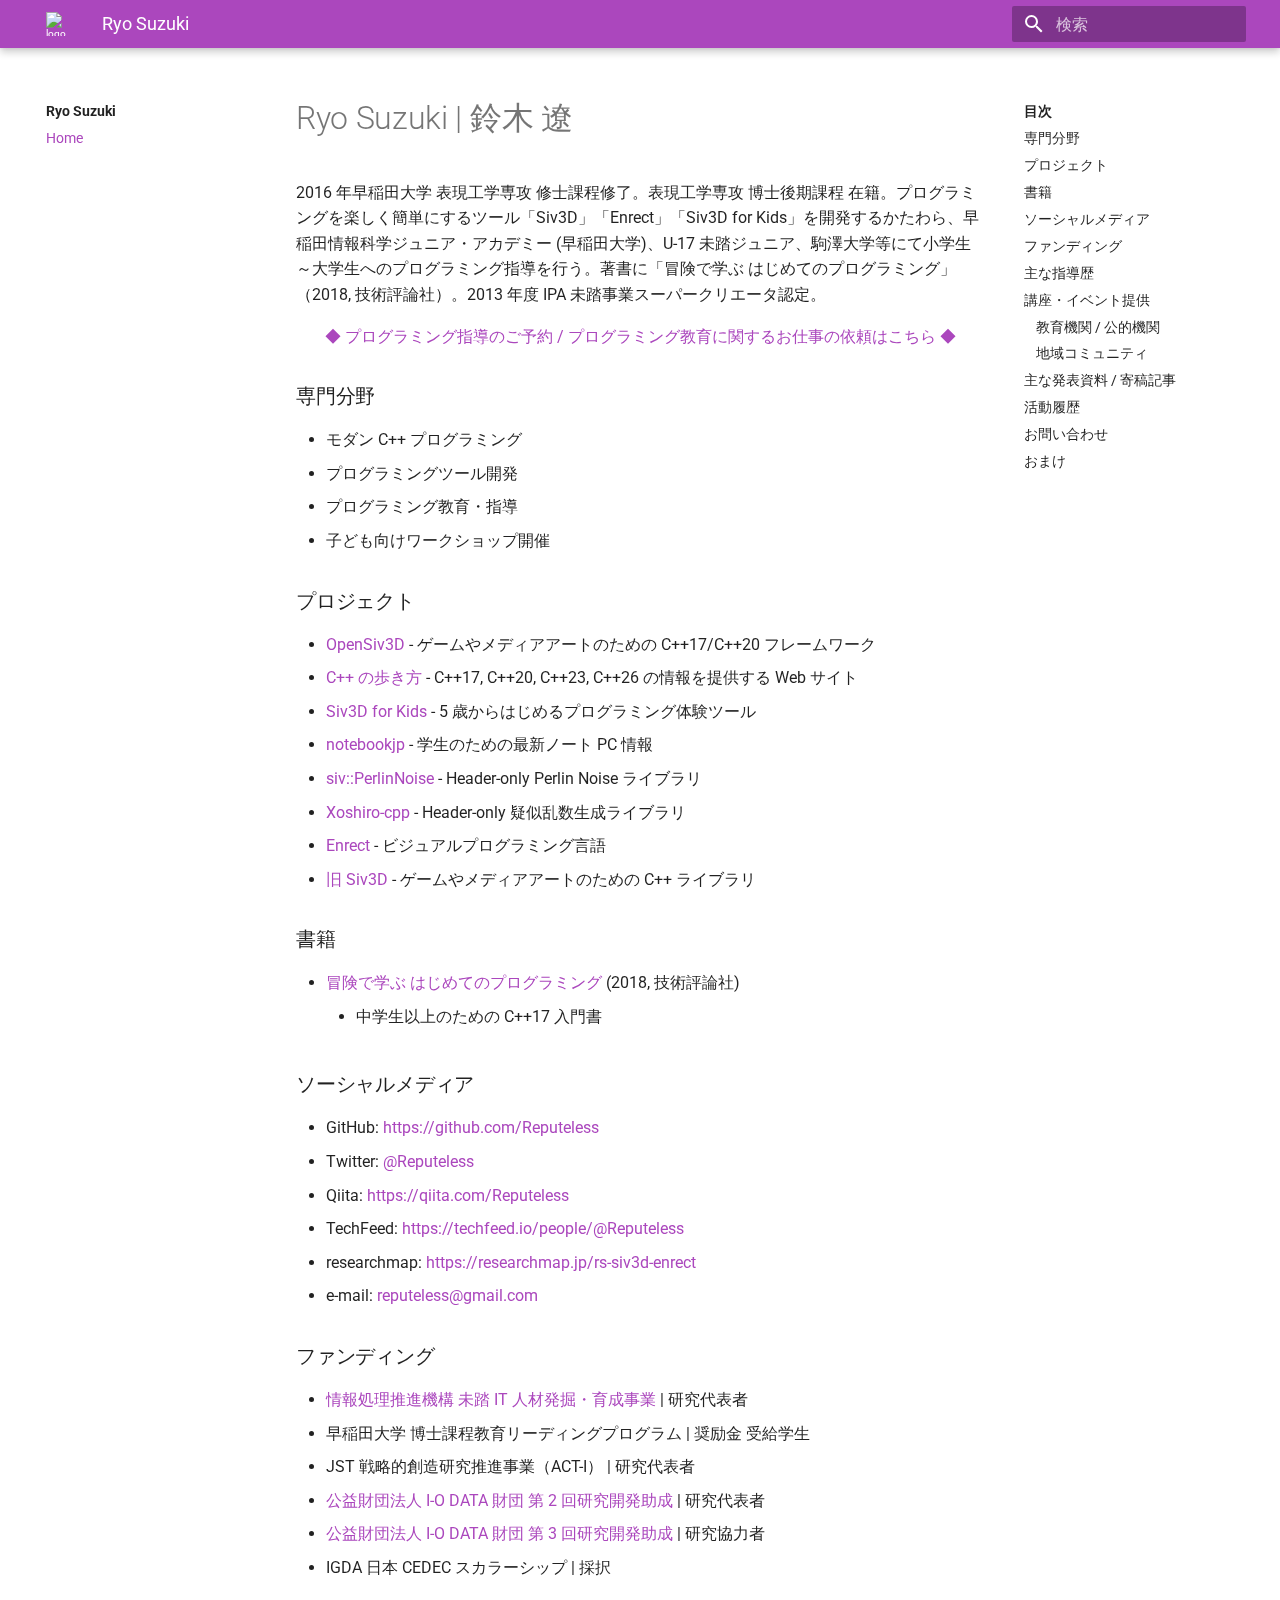
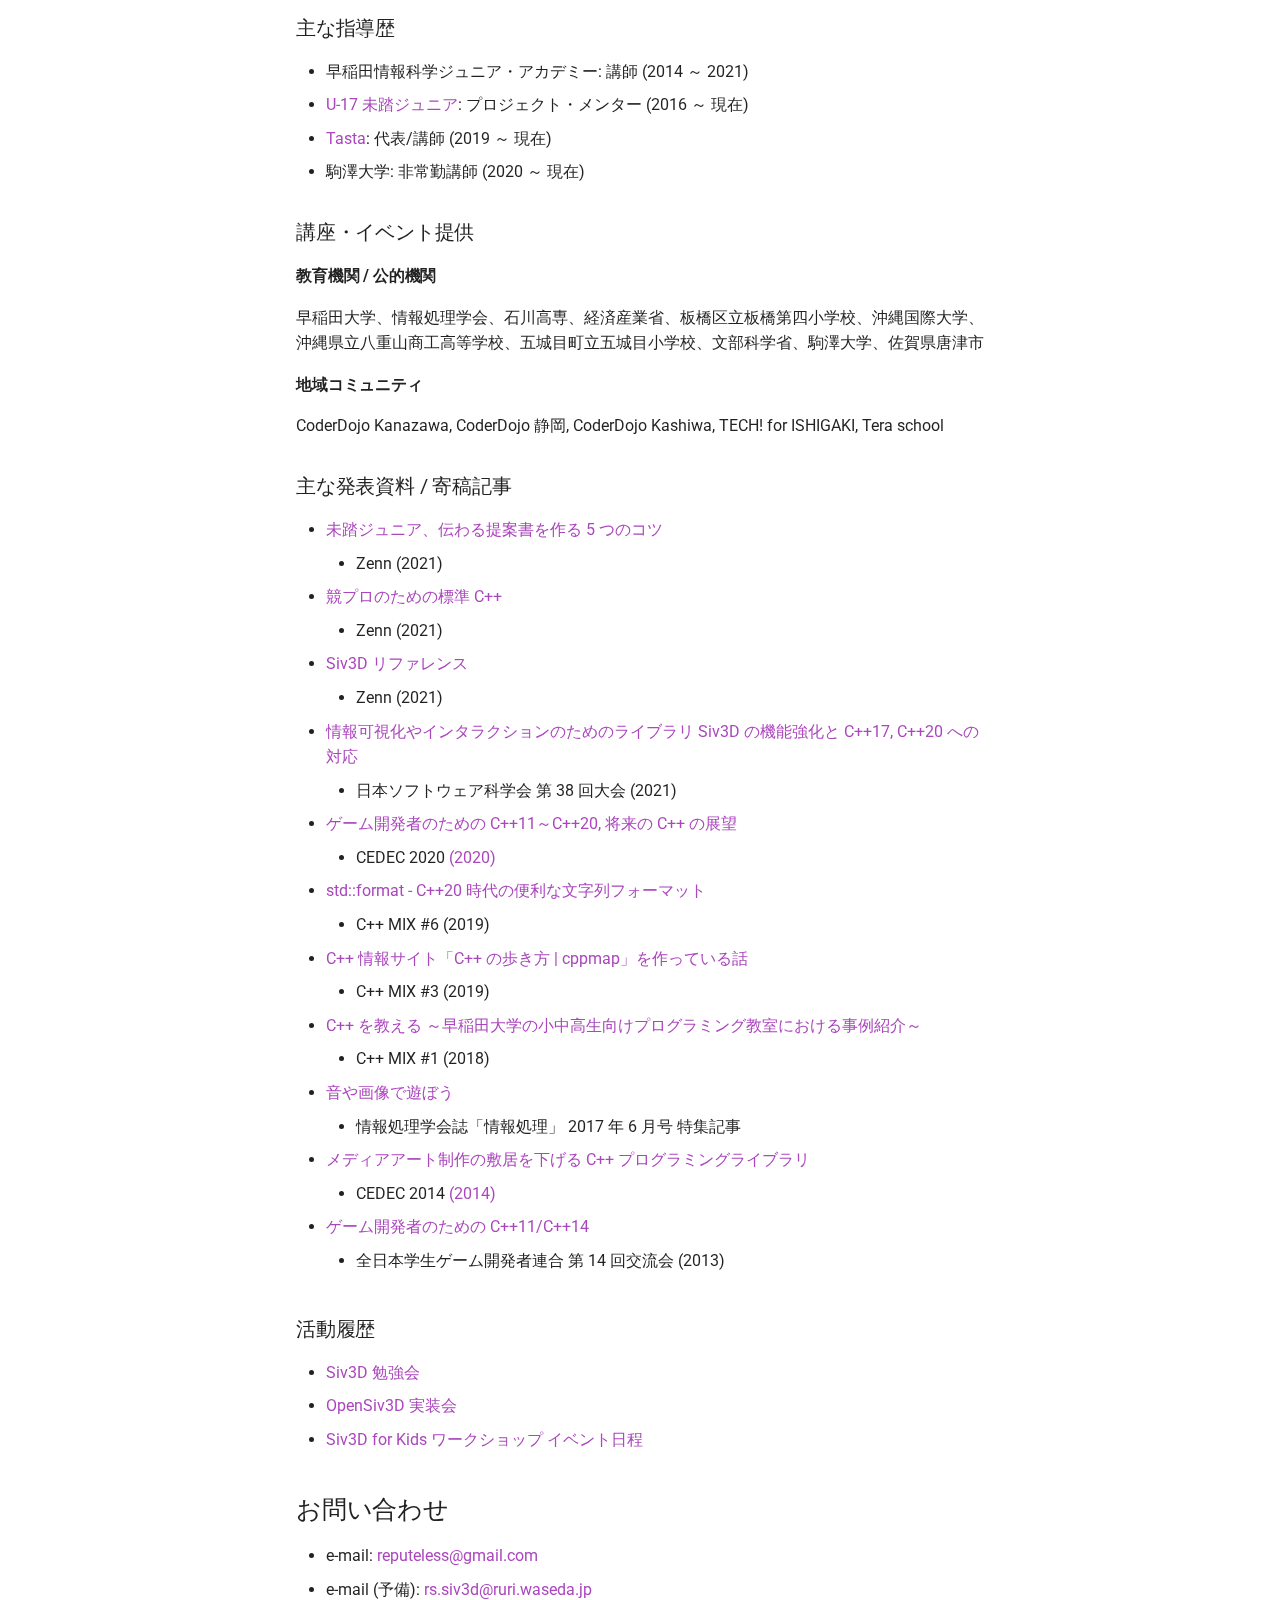
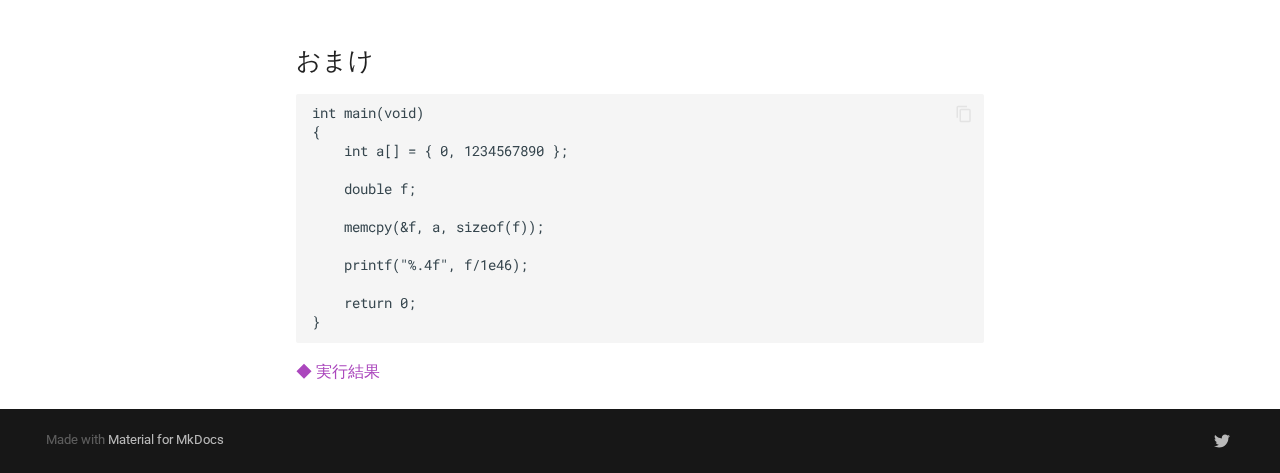
==== commit f57e07ee: "update" ====
--- a/index.html
+++ b/index.html
@@ -1,5 +1,3 @@
-
-
 
 <!doctype html>
 <html lang="ja" class="no-js">
@@ -11,13 +9,14 @@
         <meta name="description" content="Ryo Suzuki | 鈴木 遼, プログラミング指導、実績などのご案内">
       
       
+      
+        <meta name="author" content="Ryo Suzuki">
+      
+      
         <link rel="canonical" href="https://Ryo-Suzuki-Contact.github.io/">
       
-      
-        <meta name="author" content="Ryo Suzuki">
-      
-      <link rel="shortcut icon" href="assets/images/logo.png">
-      <meta name="generator" content="mkdocs-1.1.2, mkdocs-material-5.4.0">
+      <link rel="icon" href="assets/images/logo.png">
+      <meta name="generator" content="mkdocs-1.2.2, mkdocs-material-7.3.0">
     
     
       
@@ -25,22 +24,24 @@
       
     
     
-      <link rel="stylesheet" href="assets/stylesheets/main.fe0cca5b.min.css">
-      
-        <link rel="stylesheet" href="assets/stylesheets/palette.a46bcfb3.min.css">
-      
-      
-        
-        
-        <meta name="theme-color" content="#ab47bc">
-      
-    
-    
-    
-      
-        <link href="https://fonts.gstatic.com" rel="preconnect" crossorigin>
+      <link rel="stylesheet" href="assets/stylesheets/main.8b42a75e.min.css">
+      
+        
+        <link rel="stylesheet" href="assets/stylesheets/palette.3f5d1f46.min.css">
+        
+          
+          
+          <meta name="theme-color" content="#ab47bd">
+        
+      
+    
+    
+    
+      
+        
+        <link rel="preconnect" href="https://fonts.gstatic.com" crossorigin>
         <link rel="stylesheet" href="https://fonts.googleapis.com/css?family=Roboto:300,400,400i,700%7CRoboto+Mono&display=fallback">
-        <style>body,input{font-family:"Roboto",-apple-system,BlinkMacSystemFont,Helvetica,Arial,sans-serif}code,kbd,pre{font-family:"Roboto Mono",SFMono-Regular,Consolas,Menlo,monospace}</style>
+        <style>:root{--md-text-font-family:"Roboto";--md-code-font-family:"Roboto Mono"}</style>
       
     
     
@@ -51,6 +52,8 @@
     
     
       
+
+
     
     
   </head>
@@ -59,8 +62,12 @@
     
     
     
+    
+    
     <body dir="ltr" data-md-color-scheme="" data-md-color-primary="purple" data-md-color-accent="purple">
   
+    
+    <script>function __prefix(e){return new URL(".",location).pathname+"."+e}function __get(e,t=localStorage){return JSON.parse(t.getItem(__prefix(e)))}</script>
     
     <input class="md-toggle" data-md-toggle="drawer" type="checkbox" id="__drawer" autocomplete="off">
     <input class="md-toggle" data-md-toggle="search" type="checkbox" id="__search" autocomplete="off">
@@ -77,53 +84,63 @@
       
     </div>
     
-      <header class="md-header" data-md-component="header">
-  <nav class="md-header-nav md-grid" aria-label="Header">
-    <a href="https://Ryo-Suzuki-Contact.github.io/" title="Ryo Suzuki" class="md-header-nav__button md-logo" aria-label="Ryo Suzuki">
+      
+
+<header class="md-header" data-md-component="header">
+  <nav class="md-header__inner md-grid" aria-label="ヘッダー">
+    <a href="." title="Ryo Suzuki" class="md-header__button md-logo" aria-label="Ryo Suzuki" data-md-component="logo">
       
   <img src="assets/images/account_box-white-48dp.svg" alt="logo">
 
     </a>
-    <label class="md-header-nav__button md-icon" for="__drawer">
+    <label class="md-header__button md-icon" for="__drawer">
       <svg xmlns="http://www.w3.org/2000/svg" viewBox="0 0 24 24"><path d="M3 6h18v2H3V6m0 5h18v2H3v-2m0 5h18v2H3v-2z"/></svg>
     </label>
-    <div class="md-header-nav__title" data-md-component="header-title">
-      
-        <div class="md-header-nav__ellipsis">
-          <span class="md-header-nav__topic md-ellipsis">
+    <div class="md-header__title" data-md-component="header-title">
+      <div class="md-header__ellipsis">
+        <div class="md-header__topic">
+          <span class="md-ellipsis">
             Ryo Suzuki
           </span>
-          <span class="md-header-nav__topic md-ellipsis">
+        </div>
+        <div class="md-header__topic" data-md-component="header-topic">
+          <span class="md-ellipsis">
             
               Home
             
           </span>
         </div>
-      
+      </div>
     </div>
     
-      <label class="md-header-nav__button md-icon" for="__search">
-        <svg xmlns="http://www.w3.org/2000/svg" viewBox="0 0 24 24"><path d="M9.5 3A6.5 6.5 0 0116 9.5c0 1.61-.59 3.09-1.56 4.23l.27.27h.79l5 5-1.5 1.5-5-5v-.79l-.27-.27A6.516 6.516 0 019.5 16 6.5 6.5 0 013 9.5 6.5 6.5 0 019.5 3m0 2C7 5 5 7 5 9.5S7 14 9.5 14 14 12 14 9.5 12 5 9.5 5z"/></svg>
+    
+    
+      <label class="md-header__button md-icon" for="__search">
+        <svg xmlns="http://www.w3.org/2000/svg" viewBox="0 0 24 24"><path d="M9.5 3A6.5 6.5 0 0 1 16 9.5c0 1.61-.59 3.09-1.56 4.23l.27.27h.79l5 5-1.5 1.5-5-5v-.79l-.27-.27A6.516 6.516 0 0 1 9.5 16 6.5 6.5 0 0 1 3 9.5 6.5 6.5 0 0 1 9.5 3m0 2C7 5 5 7 5 9.5S7 14 9.5 14 14 12 14 9.5 12 5 9.5 5z"/></svg>
       </label>
       
 <div class="md-search" data-md-component="search" role="dialog">
   <label class="md-search__overlay" for="__search"></label>
   <div class="md-search__inner" role="search">
     <form class="md-search__form" name="search">
-      <input type="text" class="md-search__input" name="query" aria-label="検索" placeholder="検索" autocapitalize="off" autocorrect="off" autocomplete="off" spellcheck="false" data-md-component="search-query" data-md-state="active">
+      <input type="text" class="md-search__input" name="query" aria-label="検索" placeholder="検索" autocapitalize="off" autocorrect="off" autocomplete="off" spellcheck="false" data-md-component="search-query" required>
       <label class="md-search__icon md-icon" for="__search">
-        <svg xmlns="http://www.w3.org/2000/svg" viewBox="0 0 24 24"><path d="M9.5 3A6.5 6.5 0 0116 9.5c0 1.61-.59 3.09-1.56 4.23l.27.27h.79l5 5-1.5 1.5-5-5v-.79l-.27-.27A6.516 6.516 0 019.5 16 6.5 6.5 0 013 9.5 6.5 6.5 0 019.5 3m0 2C7 5 5 7 5 9.5S7 14 9.5 14 14 12 14 9.5 12 5 9.5 5z"/></svg>
+        <svg xmlns="http://www.w3.org/2000/svg" viewBox="0 0 24 24"><path d="M9.5 3A6.5 6.5 0 0 1 16 9.5c0 1.61-.59 3.09-1.56 4.23l.27.27h.79l5 5-1.5 1.5-5-5v-.79l-.27-.27A6.516 6.516 0 0 1 9.5 16 6.5 6.5 0 0 1 3 9.5 6.5 6.5 0 0 1 9.5 3m0 2C7 5 5 7 5 9.5S7 14 9.5 14 14 12 14 9.5 12 5 9.5 5z"/></svg>
         <svg xmlns="http://www.w3.org/2000/svg" viewBox="0 0 24 24"><path d="M20 11v2H8l5.5 5.5-1.42 1.42L4.16 12l7.92-7.92L13.5 5.5 8 11h12z"/></svg>
       </label>
-      <button type="reset" class="md-search__icon md-icon" aria-label="Clear" data-md-component="search-reset" tabindex="-1">
-        <svg xmlns="http://www.w3.org/2000/svg" viewBox="0 0 24 24"><path d="M19 6.41L17.59 5 12 10.59 6.41 5 5 6.41 10.59 12 5 17.59 6.41 19 12 13.41 17.59 19 19 17.59 13.41 12 19 6.41z"/></svg>
-      </button>
+      <nav class="md-search__options" aria-label="Search">
+        
+        <button type="reset" class="md-search__icon md-icon" aria-label="クリア" tabindex="-1">
+          <svg xmlns="http://www.w3.org/2000/svg" viewBox="0 0 24 24"><path d="M19 6.41 17.59 5 12 10.59 6.41 5 5 6.41 10.59 12 5 17.59 6.41 19 12 13.41 17.59 19 19 17.59 13.41 12 19 6.41z"/></svg>
+        </button>
+      </nav>
+      
     </form>
     <div class="md-search__output">
       <div class="md-search__scrollwrap" data-md-scrollfix>
         <div class="md-search-result" data-md-component="search-result">
           <div class="md-search-result__meta">
-            Initializing search
+            検索を初期化
           </div>
           <ol class="md-search-result__list"></ol>
         </div>
@@ -134,45 +151,30 @@
     
     
   </nav>
+  
 </header>
     
     <div class="md-container" data-md-component="container">
       
-        
-      
       
         
           
-
-<nav class="md-tabs" aria-label="Tabs" data-md-component="tabs">
-  <div class="md-tabs__inner md-grid">
-    <ul class="md-tabs__list">
-      
-        
-  <li class="md-tabs__item">
-    
-      <a href="." class="md-tabs__link md-tabs__link--active">
-        Home
-      </a>
-    
-  </li>
-
-      
-    </ul>
-  </div>
-</nav>
         
       
       <main class="md-main" data-md-component="main">
         <div class="md-main__inner md-grid">
           
             
-              <div class="md-sidebar md-sidebar--primary" data-md-component="navigation">
+              
+              <div class="md-sidebar md-sidebar--primary" data-md-component="sidebar" data-md-type="navigation" >
                 <div class="md-sidebar__scrollwrap">
                   <div class="md-sidebar__inner">
-                    <nav class="md-nav md-nav--primary" aria-label="Navigation" data-md-level="0">
+                    
+
+
+<nav class="md-nav md-nav--primary" aria-label="ナビゲーション" data-md-level="0">
   <label class="md-nav__title" for="__drawer">
-    <a href="https://Ryo-Suzuki-Contact.github.io/" title="Ryo Suzuki" class="md-nav__button md-logo" aria-label="Ryo Suzuki">
+    <a href="." title="Ryo Suzuki" class="md-nav__button md-logo" aria-label="Ryo Suzuki" data-md-component="logo">
       
   <img src="assets/images/account_box-white-48dp.svg" alt="logo">
 
@@ -187,40 +189,40 @@
       
 
   
-
-
-  <li class="md-nav__item md-nav__item--active">
-    
-    <input class="md-nav__toggle md-toggle" data-md-toggle="toc" type="checkbox" id="__toc">
-    
-      
-    
-    
-      <label class="md-nav__link md-nav__link--active" for="__toc">
+  
+    
+  
+  
+    <li class="md-nav__item md-nav__item--active">
+      
+      <input class="md-nav__toggle md-toggle" data-md-toggle="toc" type="checkbox" id="__toc">
+      
+      
+        
+      
+      
+        <label class="md-nav__link md-nav__link--active" for="__toc">
+          Home
+          <span class="md-nav__icon md-icon"></span>
+        </label>
+      
+      <a href="." class="md-nav__link md-nav__link--active">
         Home
-        <span class="md-nav__icon md-icon">
-          <svg xmlns="http://www.w3.org/2000/svg" viewBox="0 0 24 24"><path d="M3 9h14V7H3v2m0 4h14v-2H3v2m0 4h14v-2H3v2m16 0h2v-2h-2v2m0-10v2h2V7h-2m0 6h2v-2h-2v2z"/></svg>
-        </span>
-      </label>
-    
-    <a href="." title="Home" class="md-nav__link md-nav__link--active">
-      Home
-    </a>
-    
-      
+      </a>
+      
+        
 <nav class="md-nav md-nav--secondary" aria-label="目次">
   
   
+  
     
   
   
     <label class="md-nav__title" for="__toc">
-      <span class="md-nav__icon md-icon">
-        <svg xmlns="http://www.w3.org/2000/svg" viewBox="0 0 24 24"><path d="M20 11v2H8l5.5 5.5-1.42 1.42L4.16 12l7.92-7.92L13.5 5.5 8 11h12z"/></svg>
-      </span>
+      <span class="md-nav__icon md-icon"></span>
       目次
     </label>
-    <ul class="md-nav__list" data-md-scrollfix>
+    <ul class="md-nav__list" data-md-component="toc" data-md-scrollfix>
       
         <li class="md-nav__item">
   <a href="#_1" class="md-nav__link">
@@ -259,7 +261,7 @@
       
         <li class="md-nav__item">
   <a href="#_6" class="md-nav__link">
-    主な指導歴（活動中のもの）
+    主な指導歴
   </a>
   
 </li>
@@ -322,8 +324,9 @@
     </ul>
   
 </nav>
-    
-  </li>
+      
+    </li>
+  
 
     
   </ul>
@@ -333,23 +336,23 @@
               </div>
             
             
-              <div class="md-sidebar md-sidebar--secondary" data-md-component="toc">
+              
+              <div class="md-sidebar md-sidebar--secondary" data-md-component="sidebar" data-md-type="toc" >
                 <div class="md-sidebar__scrollwrap">
                   <div class="md-sidebar__inner">
                     
 <nav class="md-nav md-nav--secondary" aria-label="目次">
   
   
+  
     
   
   
     <label class="md-nav__title" for="__toc">
-      <span class="md-nav__icon md-icon">
-        <svg xmlns="http://www.w3.org/2000/svg" viewBox="0 0 24 24"><path d="M20 11v2H8l5.5 5.5-1.42 1.42L4.16 12l7.92-7.92L13.5 5.5 8 11h12z"/></svg>
-      </span>
+      <span class="md-nav__icon md-icon"></span>
       目次
     </label>
-    <ul class="md-nav__list" data-md-scrollfix>
+    <ul class="md-nav__list" data-md-component="toc" data-md-scrollfix>
       
         <li class="md-nav__item">
   <a href="#_1" class="md-nav__link">
@@ -388,7 +391,7 @@
       
         <li class="md-nav__item">
   <a href="#_6" class="md-nav__link">
-    主な指導歴（活動中のもの）
+    主な指導歴
   </a>
   
 </li>
@@ -456,12 +459,9 @@
               </div>
             
           
-          <div class="md-content">
+          <div class="md-content" data-md-component="content">
             <article class="md-content__inner md-typeset">
               
-                
-                
-                  
                 
                 
                 <h1 id="ryo-suzuki">Ryo Suzuki | 鈴木 遼<a class="headerlink" href="#ryo-suzuki" title="Permanent link">&para;</a></h1>
@@ -498,6 +498,7 @@
 <li>Twitter: <a href="https://twitter.com/Reputeless">@Reputeless</a></li>
 <li>Qiita: <a href="https://qiita.com/Reputeless">https://qiita.com/Reputeless</a></li>
 <li>TechFeed: <a href="https://techfeed.io/people/@Reputeless">https://techfeed.io/people/@Reputeless</a></li>
+<li>researchmap: <a href="https://researchmap.jp/rs-siv3d-enrect">https://researchmap.jp/rs-siv3d-enrect</a></li>
 <li>e-mail: <a href="&#109;&#97;&#105;&#108;&#116;&#111;&#58;&#114;&#101;&#112;&#117;&#116;&#101;&#108;&#101;&#115;&#115;&#64;&#103;&#109;&#97;&#105;&#108;&#46;&#99;&#111;&#109;">&#114;&#101;&#112;&#117;&#116;&#101;&#108;&#101;&#115;&#115;&#64;&#103;&#109;&#97;&#105;&#108;&#46;&#99;&#111;&#109;</a></li>
 </ul>
 <h3 id="_5">ファンディング<a class="headerlink" href="#_5" title="Permanent link">&para;</a></h3>
@@ -507,9 +508,9 @@
 <li>JST 戦略的創造研究推進事業（ACT-I） | 研究代表者</li>
 <li><a href="https://iodata-foundation.or.jp/development.html">公益財団法人 I-O DATA 財団 第 2 回研究開発助成</a> | 研究代表者</li>
 <li><a href="https://iodata-foundation.or.jp/development.html">公益財団法人 I-O DATA 財団 第 3 回研究開発助成</a> | 研究協力者</li>
-<li>IGDA 日本 CEDEC スカラーシップ | 採択学生</li>
-</ul>
-<h3 id="_6">主な指導歴（活動中のもの）<a class="headerlink" href="#_6" title="Permanent link">&para;</a></h3>
+<li>IGDA 日本 CEDEC スカラーシップ | 採択</li>
+</ul>
+<h3 id="_6">主な指導歴<a class="headerlink" href="#_6" title="Permanent link">&para;</a></h3>
 <ul>
 <li>早稲田情報科学ジュニア・アカデミー: 講師 (2014 ～ 2021)</li>
 <li><a href="https://jr.mitou.org/">U-17 未踏ジュニア</a>: プロジェクト・メンター (2016 ～ 現在)</li>
@@ -518,29 +519,41 @@
 </ul>
 <h3 id="_7">講座・イベント提供<a class="headerlink" href="#_7" title="Permanent link">&para;</a></h3>
 <h4 id="_8">教育機関 / 公的機関<a class="headerlink" href="#_8" title="Permanent link">&para;</a></h4>
-<p>早稲田大学、情報処理学会、石川高専、経済産業省、板橋区立板橋第四小学校、沖縄国際大学、沖縄県立八重山商工高等学校、五城目町立五城目小学校、文部科学省、駒澤大学</p>
+<p>早稲田大学、情報処理学会、石川高専、経済産業省、板橋区立板橋第四小学校、沖縄国際大学、沖縄県立八重山商工高等学校、五城目町立五城目小学校、文部科学省、駒澤大学、佐賀県唐津市</p>
 <h4 id="_9">地域コミュニティ<a class="headerlink" href="#_9" title="Permanent link">&para;</a></h4>
 <p>CoderDojo Kanazawa, CoderDojo 静岡, CoderDojo Kashiwa, TECH! for ISHIGAKI, Tera school</p>
 <h3 id="_10">主な発表資料 / 寄稿記事<a class="headerlink" href="#_10" title="Permanent link">&para;</a></h3>
 <ul>
-<li><a href="https://zenn.dev/reputeless/books/standard-cpp-for-competitive-programming">プロのための標準 C++</a><ul>
-<li>Zenn (2021-05 ～)</li>
+<li><a href="https://zenn.dev/reputeless/articles/idea-mitoujr">未踏ジュニア、伝わる提案書を作る 5 つのコツ</a><ul>
+<li>Zenn (2021)</li>
+</ul>
+</li>
+<li><a href="https://zenn.dev/reputeless/books/standard-cpp-for-competitive-programming">競プロのための標準 C++</a><ul>
+<li>Zenn (2021)</li>
+</ul>
+</li>
+<li><a href="https://zenn.dev/reputeless/books/siv3d-documentation">Siv3D リファレンス</a><ul>
+<li>Zenn (2021)</li>
+</ul>
+</li>
+<li><a href="https://speakerdeck.com/cpp/jssst2021-siv3d">情報可視化やインタラクションのためのライブラリ Siv3D の機能強化と C++17, C++20 への対応</a><ul>
+<li>日本ソフトウェア科学会 第 38 回大会 (2021)</li>
 </ul>
 </li>
 <li><a href="https://speakerdeck.com/cpp/cedec2020">ゲーム開発者のための C++11～C++20, 将来の C++ の展望</a><ul>
-<li>CEDEC 2020 <a href="https://cedec.cesa.or.jp/2020/session/detail/s5e8327a52702c">(2020-09-02)</a></li>
+<li>CEDEC 2020 <a href="https://cedec.cesa.or.jp/2020/session/detail/s5e8327a52702c">(2020)</a></li>
 </ul>
 </li>
 <li><a href="https://www.dropbox.com/s/4gt1y5i3ogt9bvr/cppmix-C%2B%2B20Format.pdf?dl=0">std::format - C++20 時代の便利な文字列フォーマット</a><ul>
-<li>C++ MIX #6 (2019-11-20)</li>
+<li>C++ MIX #6 (2019)</li>
 </ul>
 </li>
 <li><a href="https://www.dropbox.com/s/6zgithu4bakq58x/cppmap%E3%82%92%E4%BD%9C%E3%81%A3%E3%81%A6%E3%81%84%E3%82%8B%E8%A9%B1.pdf?dl=0">C++ 情報サイト「C++ の歩き方 | cppmap」を作っている話</a><ul>
-<li>C++ MIX #3 (2019-04-17)</li>
+<li>C++ MIX #3 (2019)</li>
 </ul>
 </li>
 <li><a href="https://www.dropbox.com/s/mfhncuyo723lfai/C%2B%2B%E3%82%92%E6%95%99%E3%81%88%E3%82%8B.pdf">C++ を教える ～早稲田大学の小中高生向けプログラミング教室における事例紹介～</a><ul>
-<li>C++ MIX #1 (2018-12-16)</li>
+<li>C++ MIX #1 (2018)</li>
 </ul>
 </li>
 <li><a href="https://ipsj.ixsq.nii.ac.jp/ej/index.php?active_action=repository_view_main_item_detail&amp;page_id=13&amp;block_id=8&amp;item_id=178882&amp;item_no=1">音や画像で遊ぼう</a><ul>
@@ -548,11 +561,11 @@
 </ul>
 </li>
 <li><a href="https://cedec.cesa.or.jp/2014/session/AC/5847.html">メディアアート制作の敷居を下げる C++ プログラミングライブラリ</a><ul>
-<li>CEDEC 2014 <a href="https://cedec.cesa.or.jp/2014/session/AC/5847.html">(2014-09)</a></li>
+<li>CEDEC 2014 <a href="https://cedec.cesa.or.jp/2014/session/AC/5847.html">(2014)</a></li>
 </ul>
 </li>
 <li><a href="https://www.slideshare.net/Reputeless/c11c14">ゲーム開発者のための C++11/C++14</a><ul>
-<li>全日本学生ゲーム開発者連合 第 14 回交流会 (2013-09-14)</li>
+<li>全日本学生ゲーム開発者連合 第 14 回交流会 (2013)</li>
 </ul>
 </li>
 </ul>
@@ -568,20 +581,19 @@
 <li>e-mail (予備): <a href="&#109;&#97;&#105;&#108;&#116;&#111;&#58;&#114;&#115;&#46;&#115;&#105;&#118;&#51;&#100;&#64;&#114;&#117;&#114;&#105;&#46;&#119;&#97;&#115;&#101;&#100;&#97;&#46;&#106;&#112;">&#114;&#115;&#46;&#115;&#105;&#118;&#51;&#100;&#64;&#114;&#117;&#114;&#105;&#46;&#119;&#97;&#115;&#101;&#100;&#97;&#46;&#106;&#112;</a></li>
 </ul>
 <h2 id="_13">おまけ<a class="headerlink" href="#_13" title="Permanent link">&para;</a></h2>
-<div class="codehilite"><pre><span></span><code><span class="kt">int</span> <span class="nf">main</span><span class="p">(</span><span class="kt">void</span><span class="p">)</span>
-<span class="p">{</span>
-    <span class="kt">int</span> <span class="n">a</span><span class="p">[]</span> <span class="o">=</span> <span class="p">{</span> <span class="mi">0</span><span class="p">,</span> <span class="mi">1234567890</span> <span class="p">};</span>
-
-    <span class="kt">double</span> <span class="n">f</span><span class="p">;</span>
-
-    <span class="n">memcpy</span><span class="p">(</span><span class="o">&amp;</span><span class="n">f</span><span class="p">,</span> <span class="n">a</span><span class="p">,</span> <span class="k">sizeof</span><span class="p">(</span><span class="n">f</span><span class="p">));</span>
-
-    <span class="n">printf</span><span class="p">(</span><span class="s">&quot;%.4f&quot;</span><span class="p">,</span> <span class="n">f</span><span class="o">/</span><span class="mf">1e46</span><span class="p">);</span>
-
-    <span class="k">return</span> <span class="mi">0</span><span class="p">;</span>
-<span class="p">}</span>
+<div class="codehilite"><pre><span></span><code><span class="kt">int</span><span class="w"> </span><span class="nf">main</span><span class="p">(</span><span class="kt">void</span><span class="p">)</span><span class="w"></span>
+<span class="p">{</span><span class="w"></span>
+<span class="w">    </span><span class="kt">int</span><span class="w"> </span><span class="n">a</span><span class="p">[]</span><span class="w"> </span><span class="o">=</span><span class="w"> </span><span class="p">{</span><span class="w"> </span><span class="mi">0</span><span class="p">,</span><span class="w"> </span><span class="mi">1234567890</span><span class="w"> </span><span class="p">};</span><span class="w"></span>
+
+<span class="w">    </span><span class="kt">double</span><span class="w"> </span><span class="n">f</span><span class="p">;</span><span class="w"></span>
+
+<span class="w">    </span><span class="n">memcpy</span><span class="p">(</span><span class="o">&amp;</span><span class="n">f</span><span class="p">,</span><span class="w"> </span><span class="n">a</span><span class="p">,</span><span class="w"> </span><span class="k">sizeof</span><span class="p">(</span><span class="n">f</span><span class="p">));</span><span class="w"></span>
+
+<span class="w">    </span><span class="n">printf</span><span class="p">(</span><span class="s">&quot;%.4f&quot;</span><span class="p">,</span><span class="w"> </span><span class="n">f</span><span class="o">/</span><span class="mf">1e46</span><span class="p">);</span><span class="w"></span>
+
+<span class="w">    </span><span class="k">return</span><span class="w"> </span><span class="mi">0</span><span class="p">;</span><span class="w"></span>
+<span class="p">}</span><span class="w"></span>
 </code></pre></div>
-
 
 <p><a href="https://ideone.com/Jw60cZ">◆ 実行結果</a></p>
                 
@@ -594,6 +606,7 @@
             </article>
           </div>
         </div>
+        
       </main>
       
         
@@ -603,10 +616,13 @@
     <div class="md-footer-meta__inner md-grid">
       <div class="md-footer-copyright">
         
-        Made with
-        <a href="https://squidfunk.github.io/mkdocs-material/" target="_blank" rel="noopener">
-          Material for MkDocs
-        </a>
+        
+          Made with
+          <a href="https://squidfunk.github.io/mkdocs-material/" target="_blank" rel="noopener">
+            Material for MkDocs
+          </a>
+        
+        
       </div>
       
   <div class="md-footer-social">
@@ -627,19 +643,13 @@
 </footer>
       
     </div>
-    
-      <script src="assets/javascripts/vendor.d710d30a.min.js"></script>
-      <script src="assets/javascripts/bundle.b39636ac.min.js"></script><script id="__lang" type="application/json">{"clipboard.copy": "\u30af\u30ea\u30c3\u30d7\u30dc\u30fc\u30c9\u3078\u30b3\u30d4\u30fc", "clipboard.copied": "\u30b3\u30d4\u30fc\u3057\u307e\u3057\u305f", "search.config.lang": "ja", "search.config.pipeline": "trimmer, stemmer", "search.config.separator": "[\\s\\-\u3000\u3001\u3002\uff0c\uff0e]+", "search.result.placeholder": "\u691c\u7d22\u30ad\u30fc\u30ef\u30fc\u30c9\u3092\u5165\u529b\u3057\u3066\u304f\u3060\u3055\u3044", "search.result.none": "\u4f55\u3082\u898b\u3064\u304b\u308a\u307e\u305b\u3093\u3067\u3057\u305f", "search.result.one": "1\u4ef6\u898b\u3064\u304b\u308a\u307e\u3057\u305f", "search.result.other": "#\u4ef6\u898b\u3064\u304b\u308a\u307e\u3057\u305f"}</script>
-      
-      <script>
-        app = initialize({
-          base: ".",
-          features: ["instant", "tabs"],
-          search: Object.assign({
-            worker: "assets/javascripts/worker/search.a68abb33.min.js"
-          }, typeof search !== "undefined" && search)
-        })
-      </script>
+    <div class="md-dialog" data-md-component="dialog">
+      <div class="md-dialog__inner md-typeset"></div>
+    </div>
+    <script id="__config" type="application/json">{"base": ".", "features": ["instant", "tabs"], "translations": {"clipboard.copy": "\u30af\u30ea\u30c3\u30d7\u30dc\u30fc\u30c9\u3078\u30b3\u30d4\u30fc", "clipboard.copied": "\u30b3\u30d4\u30fc\u3057\u307e\u3057\u305f", "search.config.lang": "ja", "search.config.pipeline": "trimmer, stemmer", "search.config.separator": "[\\s\\-\u3000\u3001\u3002\uff0c\uff0e]+", "search.placeholder": "\u691c\u7d22", "search.result.placeholder": "\u691c\u7d22\u30ad\u30fc\u30ef\u30fc\u30c9\u3092\u5165\u529b\u3057\u3066\u304f\u3060\u3055\u3044", "search.result.none": "\u4f55\u3082\u898b\u3064\u304b\u308a\u307e\u305b\u3093\u3067\u3057\u305f", "search.result.one": "1\u4ef6\u898b\u3064\u304b\u308a\u307e\u3057\u305f", "search.result.other": "#\u4ef6\u898b\u3064\u304b\u308a\u307e\u3057\u305f", "search.result.more.one": "\u3053\u306e\u30da\u30fc\u30b8\u5185\u306b\u3082\u30461\u4ef6\u898b\u3064\u304b\u308a\u307e\u3057\u305f", "search.result.more.other": "\u3053\u306e\u30da\u30fc\u30b8\u5185\u306b\u3042\u3068#\u4ef6\u898b\u3064\u304b\u308a\u307e\u3057\u305f", "search.result.term.missing": "\u691c\u7d22\u306b\u542b\u307e\u308c\u306a\u3044", "select.version.title": "Select version"}, "search": "assets/javascripts/workers/search.f8263e09.min.js", "version": null}</script>
+    
+    
+      <script src="assets/javascripts/bundle.4fc53ad4.min.js"></script>
       
     
   </body>
--- a/assets/stylesheets/main.8b42a75e.min.css
+++ b/assets/stylesheets/main.8b42a75e.min.css
@@ -0,0 +1,2 @@
+@charset "UTF-8";html{-webkit-text-size-adjust:none;-moz-text-size-adjust:none;-ms-text-size-adjust:none;text-size-adjust:none;box-sizing:border-box}*,:after,:before{box-sizing:inherit}body{margin:0}a,button,input,label{-webkit-tap-highlight-color:transparent}a{color:inherit;text-decoration:none}hr{border:0;box-sizing:content-box;display:block;height:.05rem;overflow:visible;padding:0}small{font-size:80%}sub,sup{line-height:1em}img{border-style:none}table{border-collapse:separate;border-spacing:0}td,th{font-weight:400;vertical-align:top}button{background:transparent;border:0;font-family:inherit;font-size:inherit;margin:0;padding:0}input{border:0;outline:none}:root{--md-default-fg-color:rgba(0,0,0,0.87);--md-default-fg-color--light:rgba(0,0,0,0.54);--md-default-fg-color--lighter:rgba(0,0,0,0.32);--md-default-fg-color--lightest:rgba(0,0,0,0.07);--md-default-bg-color:#fff;--md-default-bg-color--light:hsla(0,0%,100%,0.7);--md-default-bg-color--lighter:hsla(0,0%,100%,0.3);--md-default-bg-color--lightest:hsla(0,0%,100%,0.12);--md-primary-fg-color:#4051b5;--md-primary-fg-color--light:#5d6cc0;--md-primary-fg-color--dark:#303fa1;--md-primary-bg-color:#fff;--md-primary-bg-color--light:hsla(0,0%,100%,0.7);--md-accent-fg-color:#526cfe;--md-accent-fg-color--transparent:rgba(82,108,254,0.1);--md-accent-bg-color:#fff;--md-accent-bg-color--light:hsla(0,0%,100%,0.7)}:root>*{--md-code-fg-color:#36464e;--md-code-bg-color:#f5f5f5;--md-code-hl-color:rgba(255,255,0,0.5);--md-code-hl-number-color:#d52a2a;--md-code-hl-special-color:#db1457;--md-code-hl-function-color:#a846b9;--md-code-hl-constant-color:#6e59d9;--md-code-hl-keyword-color:#3f6ec6;--md-code-hl-string-color:#1c7d4d;--md-code-hl-name-color:var(--md-code-fg-color);--md-code-hl-operator-color:var(--md-default-fg-color--light);--md-code-hl-punctuation-color:var(--md-default-fg-color--light);--md-code-hl-comment-color:var(--md-default-fg-color--light);--md-code-hl-generic-color:var(--md-default-fg-color--light);--md-code-hl-variable-color:var(--md-default-fg-color--light);--md-typeset-color:var(--md-default-fg-color);--md-typeset-a-color:var(--md-primary-fg-color);--md-typeset-mark-color:rgba(255,255,0,0.5);--md-typeset-del-color:hsla(6,90%,60%,0.15);--md-typeset-ins-color:rgba(11,213,112,0.15);--md-typeset-kbd-color:#fafafa;--md-typeset-kbd-accent-color:#fff;--md-typeset-kbd-border-color:#b8b8b8;--md-typeset-table-color:rgba(0,0,0,0.12);--md-admonition-fg-color:var(--md-default-fg-color);--md-admonition-bg-color:var(--md-default-bg-color);--md-footer-fg-color:#fff;--md-footer-fg-color--light:hsla(0,0%,100%,0.7);--md-footer-fg-color--lighter:hsla(0,0%,100%,0.3);--md-footer-bg-color:rgba(0,0,0,0.87);--md-footer-bg-color--dark:rgba(0,0,0,0.32)}.md-icon svg{fill:currentColor;display:block;height:1.2rem;width:1.2rem}body{-webkit-font-smoothing:antialiased;-moz-osx-font-smoothing:grayscale}body,input{font-feature-settings:"kern","liga";font-family:var(--md-text-font-family,_),-apple-system,BlinkMacSystemFont,Helvetica,Arial,sans-serif}body,code,input,kbd,pre{color:var(--md-typeset-color)}code,kbd,pre{font-feature-settings:"kern";font-family:var(--md-code-font-family,_),SFMono-Regular,Consolas,Menlo,monospace}:root{--md-typeset-table-sort-icon:url('data:image/svg+xml;charset=utf-8,<svg xmlns="http://www.w3.org/2000/svg" viewBox="0 0 24 24"><path d="m18 21-4-4h3V7h-3l4-4 4 4h-3v10h3M2 19v-2h10v2M2 13v-2h7v2M2 7V5h4v2H2z"/></svg>');--md-typeset-table-sort-icon--asc:url('data:image/svg+xml;charset=utf-8,<svg xmlns="http://www.w3.org/2000/svg" viewBox="0 0 24 24"><path d="M19 17h3l-4 4-4-4h3V3h2M2 17h10v2H2M6 5v2H2V5m0 6h7v2H2v-2z"/></svg>');--md-typeset-table-sort-icon--desc:url('data:image/svg+xml;charset=utf-8,<svg xmlns="http://www.w3.org/2000/svg" viewBox="0 0 24 24"><path d="M19 7h3l-4-4-4 4h3v14h2M2 17h10v2H2M6 5v2H2V5m0 6h7v2H2v-2z"/></svg>')}.md-typeset{-webkit-print-color-adjust:exact;color-adjust:exact;font-size:.8rem;line-height:1.6}@media print{.md-typeset{font-size:.68rem}}.md-typeset blockquote,.md-typeset dl,.md-typeset figure,.md-typeset ol,.md-typeset pre,.md-typeset ul{margin:1em 0}.md-typeset h1{color:var(--md-default-fg-color--light);font-size:2em;line-height:1.3;margin:0 0 1.25em}.md-typeset h1,.md-typeset h2{font-weight:300;letter-spacing:-.01em}.md-typeset h2{font-size:1.5625em;line-height:1.4;margin:1.6em 0 .64em}.md-typeset h3{font-size:1.25em;font-weight:400;letter-spacing:-.01em;line-height:1.5;margin:1.6em 0 .8em}.md-typeset h2+h3{margin-top:.8em}.md-typeset h4{font-weight:700;letter-spacing:-.01em;margin:1em 0}.md-typeset h5,.md-typeset h6{color:var(--md-default-fg-color--light);font-size:.8em;font-weight:700;letter-spacing:-.01em;margin:1.25em 0}.md-typeset h5{text-transform:uppercase}.md-typeset hr{border-bottom:.05rem solid var(--md-default-fg-color--lightest);display:flow-root;margin:1.5em 0}.md-typeset a{color:var(--md-typeset-a-color);word-break:break-word}.md-typeset a,.md-typeset a:before{transition:color 125ms}.md-typeset a:focus,.md-typeset a:hover{color:var(--md-accent-fg-color)}.md-typeset a.focus-visible{outline-color:var(--md-accent-fg-color);outline-offset:.2rem}.md-typeset code,.md-typeset kbd,.md-typeset pre{color:var(--md-code-fg-color);direction:ltr}@media print{.md-typeset code,.md-typeset kbd,.md-typeset pre{white-space:pre-wrap}}.md-typeset code{background-color:var(--md-code-bg-color);border-radius:.1rem;-webkit-box-decoration-break:clone;box-decoration-break:clone;font-size:.85em;padding:0 .2941176471em;word-break:break-word}.md-typeset code:not(.focus-visible){-webkit-tap-highlight-color:transparent;outline:none}.md-typeset h1 code,.md-typeset h2 code,.md-typeset h3 code,.md-typeset h4 code,.md-typeset h5 code,.md-typeset h6 code{background-color:transparent;box-shadow:none;margin:initial;padding:initial}.md-typeset a code{color:currentColor}.md-typeset pre{display:flow-root;line-height:1.4;position:relative}.md-typeset pre>code{-webkit-box-decoration-break:slice;box-decoration-break:slice;box-shadow:none;display:block;margin:0;overflow:auto;padding:.7720588235em 1.1764705882em;scrollbar-color:var(--md-default-fg-color--lighter) transparent;scrollbar-width:thin;touch-action:auto;word-break:normal}.md-typeset pre>code:hover{scrollbar-color:var(--md-accent-fg-color) transparent}.md-typeset pre>code::-webkit-scrollbar{height:.2rem;width:.2rem}.md-typeset pre>code::-webkit-scrollbar-thumb{background-color:var(--md-default-fg-color--lighter)}.md-typeset pre>code::-webkit-scrollbar-thumb:hover{background-color:var(--md-accent-fg-color)}@media screen and (max-width:44.9375em){.md-typeset>pre{margin:1em -.8rem}.md-typeset>pre code{border-radius:0}}.md-typeset kbd{background-color:var(--md-typeset-kbd-color);border-radius:.1rem;box-shadow:0 .1rem 0 .05rem var(--md-typeset-kbd-border-color),0 .1rem 0 var(--md-typeset-kbd-border-color),0 -.1rem .2rem var(--md-typeset-kbd-accent-color) inset;color:var(--md-default-fg-color);display:inline-block;font-size:.75em;padding:0 .6666666667em;vertical-align:text-top;word-break:break-word}.md-typeset mark{background-color:var(--md-typeset-mark-color);-webkit-box-decoration-break:clone;box-decoration-break:clone;color:inherit;word-break:break-word}.md-typeset abbr{border-bottom:.05rem dotted var(--md-default-fg-color--light);cursor:help;text-decoration:none}@media (hover:none){.md-typeset abbr{position:relative}.md-typeset abbr[title]:focus:after,.md-typeset abbr[title]:hover:after{background-color:var(--md-default-fg-color);border-radius:.1rem;box-shadow:0 2px 2px 0 rgba(0,0,0,.14),0 1px 5px 0 rgba(0,0,0,.12),0 3px 1px -2px rgba(0,0,0,.2);color:var(--md-default-bg-color);content:attr(title);display:inline-block;font-size:.7rem;left:0;margin-top:2em;max-width:80%;min-width:-webkit-max-content;min-width:-moz-max-content;min-width:max-content;padding:.2rem .3rem;position:absolute;width:auto}}.md-typeset small{opacity:.75}.md-typeset sub,.md-typeset sup{margin-left:.078125em}[dir=rtl] .md-typeset sub,[dir=rtl] .md-typeset sup{margin-left:0;margin-right:.078125em}.md-typeset blockquote{border-left:.2rem solid var(--md-default-fg-color--lighter);color:var(--md-default-fg-color--light);padding-left:.6rem}[dir=rtl] .md-typeset blockquote{border-left:initial;border-right:.2rem solid var(--md-default-fg-color--lighter);padding-left:0;padding-right:.6rem}.md-typeset ul{list-style-type:disc}.md-typeset ol,.md-typeset ul{display:flow-root;margin-left:.625em;padding:0}[dir=rtl] .md-typeset ol,[dir=rtl] .md-typeset ul{margin-left:0;margin-right:.625em}.md-typeset ol ol,.md-typeset ul ol{list-style-type:lower-alpha}.md-typeset ol ol ol,.md-typeset ul ol ol{list-style-type:lower-roman}.md-typeset ol li,.md-typeset ul li{margin-bottom:.5em;margin-left:1.25em}[dir=rtl] .md-typeset ol li,[dir=rtl] .md-typeset ul li{margin-left:0;margin-right:1.25em}.md-typeset ol li blockquote,.md-typeset ol li p,.md-typeset ul li blockquote,.md-typeset ul li p{margin:.5em 0}.md-typeset ol li:last-child,.md-typeset ul li:last-child{margin-bottom:0}.md-typeset ol li ol,.md-typeset ol li ul,.md-typeset ul li ol,.md-typeset ul li ul{margin:.5em 0 .5em .625em}[dir=rtl] .md-typeset ol li ol,[dir=rtl] .md-typeset ol li ul,[dir=rtl] .md-typeset ul li ol,[dir=rtl] .md-typeset ul li ul{margin-left:0;margin-right:.625em}.md-typeset dd{margin:1em 0 1.5em 1.875em}[dir=rtl] .md-typeset dd{margin-left:0;margin-right:1.875em}.md-typeset img,.md-typeset svg{height:auto;max-width:100%}.md-typeset img[align=left],.md-typeset svg[align=left]{margin:1em 1em 1em 0}.md-typeset img[align=right],.md-typeset svg[align=right]{margin:1em 0 1em 1em}.md-typeset img[align]:only-child,.md-typeset svg[align]:only-child{margin-top:0}.md-typeset figure{display:flow-root;margin:0 auto;max-width:100%;text-align:center;width:-webkit-fit-content;width:-moz-fit-content;width:fit-content}.md-typeset figure img{display:block}.md-typeset figcaption{font-style:italic;margin:1em auto 2em;max-width:24rem}.md-typeset iframe{max-width:100%}.md-typeset table:not([class]){background-color:var(--md-default-bg-color);border:.05rem solid var(--md-typeset-table-color);border-radius:.1rem;display:inline-block;font-size:.64rem;max-width:100%;overflow:auto;touch-action:auto}@media print{.md-typeset table:not([class]){display:table}}.md-typeset table:not([class])+*{margin-top:1.5em}.md-typeset table:not([class]) td>:first-child,.md-typeset table:not([class]) th>:first-child{margin-top:0}.md-typeset table:not([class]) td>:last-child,.md-typeset table:not([class]) th>:last-child{margin-bottom:0}.md-typeset table:not([class]) td:not([align]),.md-typeset table:not([class]) th:not([align]){text-align:left}[dir=rtl] .md-typeset table:not([class]) td:not([align]),[dir=rtl] .md-typeset table:not([class]) th:not([align]){text-align:right}.md-typeset table:not([class]) th{font-weight:700;min-width:5rem;padding:.9375em 1.25em;vertical-align:top}.md-typeset table:not([class]) th a{color:inherit}.md-typeset table:not([class]) td{border-top:.05rem solid var(--md-typeset-table-color);padding:.9375em 1.25em;vertical-align:top}.md-typeset table:not([class]) tbody tr{transition:background-color 125ms}.md-typeset table:not([class]) tbody tr:hover{background-color:rgba(0,0,0,.035);box-shadow:0 .05rem 0 var(--md-default-bg-color) inset}.md-typeset table:not([class]) a{word-break:normal}.md-typeset table th[role=columnheader]{cursor:pointer}.md-typeset table th[role=columnheader]:after{content:"";display:inline-block;height:1.2em;margin-left:.5em;-webkit-mask-image:var(--md-typeset-table-sort-icon);mask-image:var(--md-typeset-table-sort-icon);-webkit-mask-repeat:no-repeat;mask-repeat:no-repeat;-webkit-mask-size:contain;mask-size:contain;transition:background-color 125ms;vertical-align:text-bottom;width:1.2em}.md-typeset table th[role=columnheader]:hover:after{background-color:var(--md-default-fg-color--lighter)}.md-typeset table th[role=columnheader][aria-sort=ascending]:after{background-color:var(--md-default-fg-color--light);-webkit-mask-image:var(--md-typeset-table-sort-icon--asc);mask-image:var(--md-typeset-table-sort-icon--asc)}.md-typeset table th[role=columnheader][aria-sort=descending]:after{background-color:var(--md-default-fg-color--light);-webkit-mask-image:var(--md-typeset-table-sort-icon--desc);mask-image:var(--md-typeset-table-sort-icon--desc)}.md-typeset__scrollwrap{margin:1em -.8rem;overflow-x:auto;touch-action:auto}.md-typeset__table{display:inline-block;margin-bottom:.5em;padding:0 .8rem}@media print{.md-typeset__table{display:block}}html .md-typeset__table table{display:table;margin:0;overflow:hidden;width:100%}html{font-size:125%;height:100%;overflow-x:hidden}@media screen and (min-width:100em){html{font-size:137.5%}}@media screen and (min-width:125em){html{font-size:150%}}body{background-color:var(--md-default-bg-color);display:flex;flex-direction:column;font-size:.5rem;min-height:100%;position:relative;width:100%}@media print{body{display:block}}@media screen and (max-width:59.9375em){body[data-md-state=lock]{position:fixed}}.md-grid{margin-left:auto;margin-right:auto;max-width:61rem}.md-container{display:flex;flex-direction:column;flex-grow:1}@media print{.md-container{display:block}}.md-main{flex-grow:1}.md-main__inner{display:flex;height:100%;margin-top:1.5rem}.md-ellipsis{overflow:hidden;text-overflow:ellipsis;white-space:nowrap}.md-toggle{display:none}.md-option{height:0;opacity:0;position:absolute;width:0}.md-option:checked+label:not([hidden]){display:block}.md-option.focus-visible+label{outline-color:var(--md-accent-fg-color);outline-style:auto}.md-skip{background-color:var(--md-default-fg-color);border-radius:.1rem;color:var(--md-default-bg-color);font-size:.64rem;margin:.5rem;opacity:0;outline-color:var(--md-accent-fg-color);padding:.3rem .5rem;position:fixed;transform:translateY(.4rem);z-index:-1}.md-skip:focus{opacity:1;transform:translateY(0);transition:transform .25s cubic-bezier(.4,0,.2,1),opacity 175ms 75ms;z-index:10}@page{margin:25mm}.md-announce{background-color:var(--md-footer-bg-color);overflow:auto}@media print{.md-announce{display:none}}.md-announce__inner{color:var(--md-footer-fg-color);font-size:.7rem;margin:.6rem auto;padding:0 .8rem}:root{--md-clipboard-icon:url('data:image/svg+xml;charset=utf-8,<svg xmlns="http://www.w3.org/2000/svg" viewBox="0 0 24 24"><path d="M19 21H8V7h11m0-2H8a2 2 0 0 0-2 2v14a2 2 0 0 0 2 2h11a2 2 0 0 0 2-2V7a2 2 0 0 0-2-2m-3-4H4a2 2 0 0 0-2 2v14h2V3h12V1z"/></svg>')}.md-clipboard{border-radius:.1rem;color:var(--md-default-fg-color--lightest);cursor:pointer;height:1.5em;outline-color:var(--md-accent-fg-color);outline-offset:.1rem;position:absolute;right:.5em;top:.5em;transition:color .25s;width:1.5em;z-index:1}@media print{.md-clipboard{display:none}}.md-clipboard:not(.focus-visible){-webkit-tap-highlight-color:transparent;outline:none}:hover>.md-clipboard{color:var(--md-default-fg-color--light)}.md-clipboard:focus,.md-clipboard:hover{color:var(--md-accent-fg-color)}.md-clipboard:after{background-color:currentColor;content:"";display:block;height:1.125em;margin:0 auto;-webkit-mask-image:var(--md-clipboard-icon);mask-image:var(--md-clipboard-icon);-webkit-mask-repeat:no-repeat;mask-repeat:no-repeat;-webkit-mask-size:contain;mask-size:contain;width:1.125em}.md-clipboard--inline{cursor:pointer}.md-clipboard--inline code{transition:color .25s,background-color .25s}.md-clipboard--inline:focus code,.md-clipboard--inline:hover code{background-color:var(--md-accent-fg-color--transparent);color:var(--md-accent-fg-color)}.md-content{flex-grow:1;overflow:hidden;scroll-padding-top:51.2rem}.md-content__inner{margin:0 .8rem 1.2rem;padding-top:.6rem}@media screen and (min-width:76.25em){.md-sidebar--primary:not([hidden])~.md-content>.md-content__inner{margin-left:1.2rem}[dir=rtl] .md-sidebar--primary:not([hidden])~.md-content>.md-content__inner{margin-left:.8rem;margin-right:1.2rem}.md-sidebar--secondary:not([hidden])~.md-content>.md-content__inner{margin-right:1.2rem}[dir=rtl] .md-sidebar--secondary:not([hidden])~.md-content>.md-content__inner{margin-left:1.2rem;margin-right:.8rem}}.md-content__inner:before{content:"";display:block;height:.4rem}.md-content__inner>:last-child{margin-bottom:0}.md-content__button{float:right;margin:.4rem 0 .4rem .4rem;padding:0}@media print{.md-content__button{display:none}}[dir=rtl] .md-content__button{float:left;margin-left:0;margin-right:.4rem}[dir=rtl] .md-content__button svg{transform:scaleX(-1)}.md-typeset .md-content__button{color:var(--md-default-fg-color--lighter)}.md-content__button svg{display:inline;vertical-align:top}.md-dialog{background-color:var(--md-default-fg-color);border-radius:.1rem;bottom:.8rem;box-shadow:0 2px 2px 0 rgba(0,0,0,.14),0 1px 5px 0 rgba(0,0,0,.12),0 3px 1px -2px rgba(0,0,0,.2);left:auto;min-width:11.1rem;opacity:0;padding:.4rem .6rem;pointer-events:none;position:fixed;right:.8rem;transform:translateY(100%);transition:transform 0ms .4s,opacity .4s;z-index:3}@media print{.md-dialog{display:none}}[dir=rtl] .md-dialog{left:.8rem;right:auto}.md-dialog[data-md-state=open]{opacity:1;pointer-events:auto;transform:translateY(0);transition:transform .4s cubic-bezier(.075,.85,.175,1),opacity .4s}.md-dialog__inner{color:var(--md-default-bg-color);font-size:.7rem}.md-typeset .md-button{border:.1rem solid;border-radius:.1rem;color:var(--md-primary-fg-color);cursor:pointer;display:inline-block;font-weight:700;padding:.625em 2em;transition:color 125ms,background-color 125ms,border-color 125ms}.md-typeset .md-button--primary{background-color:var(--md-primary-fg-color);border-color:var(--md-primary-fg-color);color:var(--md-primary-bg-color)}.md-typeset .md-button:focus,.md-typeset .md-button:hover{background-color:var(--md-accent-fg-color);border-color:var(--md-accent-fg-color);color:var(--md-accent-bg-color)}.md-typeset .md-input{border-radius:.1rem;box-shadow:0 .2rem .5rem rgba(0,0,0,.1),0 .025rem .05rem rgba(0,0,0,.1);font-size:.8rem;height:1.8rem;padding:0 .6rem;transition:box-shadow .25s}.md-typeset .md-input:focus,.md-typeset .md-input:hover{box-shadow:0 .4rem 1rem rgba(0,0,0,.15),0 .025rem .05rem rgba(0,0,0,.15)}.md-typeset .md-input--stretch{width:100%}.md-header{background-color:var(--md-primary-fg-color);box-shadow:0 0 .2rem transparent,0 .2rem .4rem transparent;color:var(--md-primary-bg-color);left:0;position:-webkit-sticky;position:sticky;right:0;top:0;z-index:3}@media print{.md-header{display:none}}.md-header[data-md-state=shadow]{box-shadow:0 0 .2rem rgba(0,0,0,.1),0 .2rem .4rem rgba(0,0,0,.2);transition:transform .25s cubic-bezier(.1,.7,.1,1),box-shadow .25s}.md-header[data-md-state=hidden]{transform:translateY(-100%);transition:transform .25s cubic-bezier(.8,0,.6,1),box-shadow .25s}.md-header__inner{align-items:center;display:flex;padding:0 .2rem}.md-header__button{color:currentColor;cursor:pointer;margin:.2rem;outline-color:var(--md-accent-fg-color);padding:.4rem;position:relative;transition:opacity .25s;vertical-align:middle;z-index:1}.md-header__button:hover{opacity:.7}.md-header__button:not([hidden]){display:inline-block}.md-header__button:not(.focus-visible){-webkit-tap-highlight-color:transparent;outline:none}.md-header__button.md-logo{margin:.2rem;padding:.4rem}@media screen and (max-width:76.1875em){.md-header__button.md-logo{display:none}}.md-header__button.md-logo img,.md-header__button.md-logo svg{fill:currentColor;display:block;height:1.2rem;width:1.2rem}@media screen and (min-width:60em){.md-header__button[for=__search]{display:none}}.no-js .md-header__button[for=__search]{display:none}[dir=rtl] .md-header__button[for=__search] svg{transform:scaleX(-1)}@media screen and (min-width:76.25em){.md-header__button[for=__drawer]{display:none}}.md-header__topic{display:flex;max-width:100%;position:absolute;transition:transform .4s cubic-bezier(.1,.7,.1,1),opacity .15s}.md-header__topic+.md-header__topic{opacity:0;pointer-events:none;transform:translateX(1.25rem);transition:transform .4s cubic-bezier(1,.7,.1,.1),opacity .15s;z-index:-1}[dir=rtl] .md-header__topic+.md-header__topic{transform:translateX(-1.25rem)}.md-header__title{flex-grow:1;font-size:.9rem;height:2.4rem;line-height:2.4rem;margin-left:1rem;margin-right:.4rem}.md-header__title[data-md-state=active] .md-header__topic{opacity:0;pointer-events:none;transform:translateX(-1.25rem);transition:transform .4s cubic-bezier(1,.7,.1,.1),opacity .15s;z-index:-1}[dir=rtl] .md-header__title[data-md-state=active] .md-header__topic{transform:translateX(1.25rem)}.md-header__title[data-md-state=active] .md-header__topic+.md-header__topic{opacity:1;pointer-events:auto;transform:translateX(0);transition:transform .4s cubic-bezier(.1,.7,.1,1),opacity .15s;z-index:0}.md-header__title>.md-header__ellipsis{height:100%;position:relative;width:100%}.md-header__option{display:flex;flex-shrink:0;max-width:100%;transition:max-width 0ms .25s,opacity .25s .25s;white-space:nowrap}[data-md-toggle=search]:checked~.md-header .md-header__option{max-width:0;opacity:0;transition:max-width 0ms,opacity 0ms}.md-header__source{display:none}@media screen and (min-width:60em){.md-header__source{display:block;margin-left:1rem;max-width:11.7rem;width:11.7rem}[dir=rtl] .md-header__source{margin-left:0;margin-right:1rem}}@media screen and (min-width:76.25em){.md-header__source{margin-left:1.4rem}[dir=rtl] .md-header__source{margin-right:1.4rem}}.md-footer{background-color:var(--md-footer-bg-color);color:var(--md-footer-fg-color)}@media print{.md-footer{display:none}}.md-footer__inner{overflow:auto;padding:.2rem}.md-footer__link{display:flex;outline-color:var(--md-accent-fg-color);padding-bottom:.4rem;padding-top:1.4rem;transition:opacity .25s}@media screen and (min-width:45em){.md-footer__link{width:50%}}.md-footer__link:focus,.md-footer__link:hover{opacity:.7}.md-footer__link--prev{float:left}@media screen and (max-width:44.9375em){.md-footer__link--prev{width:25%}.md-footer__link--prev .md-footer__title{display:none}}[dir=rtl] .md-footer__link--prev{float:right}[dir=rtl] .md-footer__link--prev svg{transform:scaleX(-1)}.md-footer__link--next{float:right;text-align:right}@media screen and (max-width:44.9375em){.md-footer__link--next{width:75%}}[dir=rtl] .md-footer__link--next{float:left;text-align:left}[dir=rtl] .md-footer__link--next svg{transform:scaleX(-1)}.md-footer__title{flex-grow:1;font-size:.9rem;line-height:2.4rem;max-width:calc(100% - 2.4rem);padding:0 1rem;position:relative}.md-footer__button{margin:.2rem;padding:.4rem}.md-footer__direction{font-size:.64rem;left:0;margin-top:-1rem;opacity:.7;padding:0 1rem;position:absolute;right:0}.md-footer-meta{background-color:var(--md-footer-bg-color--dark)}.md-footer-meta__inner{display:flex;flex-wrap:wrap;justify-content:space-between;padding:.2rem}html .md-footer-meta.md-typeset a{color:var(--md-footer-fg-color--light)}html .md-footer-meta.md-typeset a:focus,html .md-footer-meta.md-typeset a:hover{color:var(--md-footer-fg-color)}.md-footer-copyright{color:var(--md-footer-fg-color--lighter);font-size:.64rem;margin:auto .6rem;padding:.4rem 0;width:100%}@media screen and (min-width:45em){.md-footer-copyright{width:auto}}.md-footer-copyright__highlight{color:var(--md-footer-fg-color--light)}.md-footer-social{margin:0 .4rem;padding:.2rem 0 .6rem}@media screen and (min-width:45em){.md-footer-social{padding:.6rem 0}}.md-footer-social__link{display:inline-block;height:1.6rem;text-align:center;width:1.6rem}.md-footer-social__link:before{line-height:1.9}.md-footer-social__link svg{fill:currentColor;max-height:.8rem;vertical-align:-25%}:root{--md-nav-icon--prev:url('data:image/svg+xml;charset=utf-8,<svg xmlns="http://www.w3.org/2000/svg" viewBox="0 0 24 24"><path d="M20 11v2H8l5.5 5.5-1.42 1.42L4.16 12l7.92-7.92L13.5 5.5 8 11h12z"/></svg>');--md-nav-icon--next:url('data:image/svg+xml;charset=utf-8,<svg xmlns="http://www.w3.org/2000/svg" viewBox="0 0 24 24"><path d="M8.59 16.58 13.17 12 8.59 7.41 10 6l6 6-6 6-1.41-1.42z"/></svg>');--md-toc-icon:url('data:image/svg+xml;charset=utf-8,<svg xmlns="http://www.w3.org/2000/svg" viewBox="0 0 24 24"><path d="M3 9h14V7H3v2m0 4h14v-2H3v2m0 4h14v-2H3v2m16 0h2v-2h-2v2m0-10v2h2V7h-2m0 6h2v-2h-2v2z"/></svg>')}.md-nav{font-size:.7rem;line-height:1.3}.md-nav__title{display:block;font-weight:700;overflow:hidden;padding:0 .6rem;text-overflow:ellipsis}.md-nav__title .md-nav__button{display:none}.md-nav__title .md-nav__button img{height:100%;width:auto}.md-nav__title .md-nav__button.md-logo img,.md-nav__title .md-nav__button.md-logo svg{fill:currentColor;display:block;height:2.4rem;width:2.4rem}.md-nav__list{list-style:none;margin:0;padding:0}.md-nav__item{padding:0 .6rem}.md-nav__item .md-nav__item{padding-right:0}[dir=rtl] .md-nav__item .md-nav__item{padding-left:0;padding-right:.6rem}.md-nav__link{cursor:pointer;display:block;margin-top:.625em;overflow:hidden;scroll-snap-align:start;text-overflow:ellipsis;transition:color 125ms}.md-nav__link[data-md-state=blur]{color:var(--md-default-fg-color--light)}.md-nav__item .md-nav__link--active{color:var(--md-typeset-a-color)}.md-nav__item--nested>.md-nav__link{color:inherit}.md-nav__link:focus,.md-nav__link:hover{color:var(--md-accent-fg-color)}.md-nav__link.focus-visible{outline-color:var(--md-accent-fg-color);outline-offset:.2rem}.md-nav--primary .md-nav__link[for=__toc]{display:none}.md-nav--primary .md-nav__link[for=__toc] .md-icon:after{background-color:currentColor;display:block;height:100%;-webkit-mask-image:var(--md-toc-icon);mask-image:var(--md-toc-icon);width:100%}.md-nav--primary .md-nav__link[for=__toc]~.md-nav{display:none}.md-nav__source{display:none}@media screen and (max-width:76.1875em){.md-nav--primary,.md-nav--primary .md-nav{background-color:var(--md-default-bg-color);display:flex;flex-direction:column;height:100%;left:0;position:absolute;right:0;top:0;z-index:1}.md-nav--primary .md-nav__item,.md-nav--primary .md-nav__title{font-size:.8rem;line-height:1.5}.md-nav--primary .md-nav__title{background-color:var(--md-default-fg-color--lightest);color:var(--md-default-fg-color--light);cursor:pointer;font-weight:400;height:5.6rem;line-height:2.4rem;padding:3rem .8rem .2rem;position:relative;white-space:nowrap}.md-nav--primary .md-nav__title .md-nav__icon{display:block;height:1.2rem;left:.4rem;margin:.2rem;position:absolute;top:.4rem;width:1.2rem}[dir=rtl] .md-nav--primary .md-nav__title .md-nav__icon{left:auto;right:.4rem}.md-nav--primary .md-nav__title .md-nav__icon:after{background-color:currentColor;content:"";display:block;height:100%;-webkit-mask-image:var(--md-nav-icon--prev);mask-image:var(--md-nav-icon--prev);-webkit-mask-repeat:no-repeat;mask-repeat:no-repeat;-webkit-mask-size:contain;mask-size:contain;width:100%}.md-nav--primary .md-nav__title~.md-nav__list{background-color:var(--md-default-bg-color);box-shadow:0 .05rem 0 var(--md-default-fg-color--lightest) inset;overflow-y:auto;-ms-scroll-snap-type:y mandatory;scroll-snap-type:y mandatory;touch-action:pan-y}.md-nav--primary .md-nav__title~.md-nav__list>:first-child{border-top:0}.md-nav--primary .md-nav__title[for=__drawer]{background-color:var(--md-primary-fg-color);color:var(--md-primary-bg-color)}.md-nav--primary .md-nav__title .md-logo{display:block;left:.2rem;margin:.2rem;padding:.4rem;position:absolute;top:.2rem}[dir=rtl] .md-nav--primary .md-nav__title .md-logo{left:auto;right:.2rem}.md-nav--primary .md-nav__list{flex:1}.md-nav--primary .md-nav__item{border-top:.05rem solid var(--md-default-fg-color--lightest);padding:0}.md-nav--primary .md-nav__item--nested>.md-nav__link{padding-right:2.4rem}[dir=rtl] .md-nav--primary .md-nav__item--nested>.md-nav__link{padding-left:2.4rem;padding-right:.8rem}.md-nav--primary .md-nav__item--active>.md-nav__link{color:var(--md-typeset-a-color)}.md-nav--primary .md-nav__item--active>.md-nav__link:focus,.md-nav--primary .md-nav__item--active>.md-nav__link:hover{color:var(--md-accent-fg-color)}.md-nav--primary .md-nav__link{margin-top:0;padding:.6rem .8rem;position:relative}.md-nav--primary .md-nav__link .md-nav__icon{color:inherit;font-size:1.2rem;height:1.2rem;margin-top:-.6rem;position:absolute;right:.6rem;top:50%;width:1.2rem}[dir=rtl] .md-nav--primary .md-nav__link .md-nav__icon{left:.6rem;right:auto}.md-nav--primary .md-nav__link .md-nav__icon:after{background-color:currentColor;content:"";display:block;height:100%;-webkit-mask-image:var(--md-nav-icon--next);mask-image:var(--md-nav-icon--next);-webkit-mask-repeat:no-repeat;mask-repeat:no-repeat;-webkit-mask-size:contain;mask-size:contain;width:100%}[dir=rtl] .md-nav--primary .md-nav__icon:after{transform:scale(-1)}.md-nav--primary .md-nav--secondary .md-nav__link{position:static}.md-nav--primary .md-nav--secondary .md-nav{background-color:transparent;position:static}.md-nav--primary .md-nav--secondary .md-nav .md-nav__link{padding-left:1.4rem}[dir=rtl] .md-nav--primary .md-nav--secondary .md-nav .md-nav__link{padding-left:0;padding-right:1.4rem}.md-nav--primary .md-nav--secondary .md-nav .md-nav .md-nav__link{padding-left:2rem}[dir=rtl] .md-nav--primary .md-nav--secondary .md-nav .md-nav .md-nav__link{padding-left:0;padding-right:2rem}.md-nav--primary .md-nav--secondary .md-nav .md-nav .md-nav .md-nav__link{padding-left:2.6rem}[dir=rtl] .md-nav--primary .md-nav--secondary .md-nav .md-nav .md-nav .md-nav__link{padding-left:0;padding-right:2.6rem}.md-nav--primary .md-nav--secondary .md-nav .md-nav .md-nav .md-nav .md-nav__link{padding-left:3.2rem}[dir=rtl] .md-nav--primary .md-nav--secondary .md-nav .md-nav .md-nav .md-nav .md-nav__link{padding-left:0;padding-right:3.2rem}.md-nav--secondary{background-color:transparent}.md-nav__toggle~.md-nav{display:flex;opacity:0;transform:translateX(100%);transition:transform .25s cubic-bezier(.8,0,.6,1),opacity 125ms 50ms}[dir=rtl] .md-nav__toggle~.md-nav{transform:translateX(-100%)}.md-nav__toggle:checked~.md-nav{opacity:1;transform:translateX(0);transition:transform .25s cubic-bezier(.4,0,.2,1),opacity 125ms 125ms}.md-nav__toggle:checked~.md-nav>.md-nav__list{-webkit-backface-visibility:hidden;backface-visibility:hidden}}@media screen and (max-width:59.9375em){.md-nav--primary .md-nav__link[for=__toc]{display:block;padding-right:2.4rem}[dir=rtl] .md-nav--primary .md-nav__link[for=__toc]{padding-left:2.4rem;padding-right:.8rem}.md-nav--primary .md-nav__link[for=__toc] .md-icon:after{content:""}.md-nav--primary .md-nav__link[for=__toc]+.md-nav__link{display:none}.md-nav--primary .md-nav__link[for=__toc]~.md-nav{display:flex}.md-nav__source{background-color:var(--md-primary-fg-color--dark);color:var(--md-primary-bg-color);display:block;padding:0 .2rem}}@media screen and (min-width:60em) and (max-width:76.1875em){.md-nav--integrated .md-nav__link[for=__toc]{display:block;padding-right:2.4rem;scroll-snap-align:none}[dir=rtl] .md-nav--integrated .md-nav__link[for=__toc]{padding-left:2.4rem;padding-right:.8rem}.md-nav--integrated .md-nav__link[for=__toc] .md-icon:after{content:""}.md-nav--integrated .md-nav__link[for=__toc]+.md-nav__link{display:none}.md-nav--integrated .md-nav__link[for=__toc]~.md-nav{display:flex}}@media screen and (min-width:60em){.md-nav--secondary .md-nav__title[for=__toc]{scroll-snap-align:start}.md-nav--secondary .md-nav__title .md-nav__icon{display:none}}@media screen and (min-width:76.25em){.md-nav{transition:max-height .25s cubic-bezier(.86,0,.07,1)}.md-nav--primary .md-nav__title[for=__drawer]{scroll-snap-align:start}.md-nav--primary .md-nav__title .md-nav__icon{display:none}.md-nav__toggle~.md-nav{display:none}.md-nav__toggle:checked~.md-nav,.md-nav__toggle:indeterminate~.md-nav{display:block}.md-nav__item--nested>.md-nav>.md-nav__title{display:none}.md-nav__item--section{display:block;margin:1.25em 0}.md-nav__item--section:last-child{margin-bottom:0}.md-nav__item--section>.md-nav__link{display:none}.md-nav__item--section>.md-nav{display:block}.md-nav__item--section>.md-nav>.md-nav__title{display:block;padding:0;pointer-events:none;scroll-snap-align:start}.md-nav__item--section>.md-nav>.md-nav__list>.md-nav__item{padding:0}.md-nav__icon{float:right;height:.9rem;transition:transform .25s;width:.9rem}[dir=rtl] .md-nav__icon{float:left;transform:rotate(180deg)}.md-nav__icon:after{background-color:currentColor;content:"";display:inline-block;height:100%;-webkit-mask-image:var(--md-nav-icon--next);mask-image:var(--md-nav-icon--next);-webkit-mask-repeat:no-repeat;mask-repeat:no-repeat;-webkit-mask-size:contain;mask-size:contain;vertical-align:-.1rem;width:100%}.md-nav__item--nested .md-nav__toggle:checked~.md-nav__link .md-nav__icon,.md-nav__item--nested .md-nav__toggle:indeterminate~.md-nav__link .md-nav__icon{transform:rotate(90deg)}.md-nav--lifted>.md-nav__list>.md-nav__item--nested,.md-nav--lifted>.md-nav__title{display:none}.md-nav--lifted>.md-nav__list>.md-nav__item{display:none}.md-nav--lifted>.md-nav__list>.md-nav__item--active{display:block;padding:0}.md-nav--lifted>.md-nav__list>.md-nav__item--active>.md-nav__link{display:none}.md-nav--lifted>.md-nav__list>.md-nav__item--active>.md-nav>.md-nav__title{display:block;padding:0 .6rem;pointer-events:none;scroll-snap-align:start}.md-nav--lifted .md-nav[data-md-level="1"]{display:block}.md-nav--lifted .md-nav[data-md-level="1"]>.md-nav__list>.md-nav__item{padding-right:.6rem}.md-nav--integrated .md-nav__link[for=__toc]~.md-nav{border-left:.05rem solid var(--md-primary-fg-color);display:block;margin-bottom:1.25em}.md-nav--integrated .md-nav__link[for=__toc]~.md-nav>.md-nav__title{display:none}}:root{--md-search-result-icon:url('data:image/svg+xml;charset=utf-8,<svg xmlns="http://www.w3.org/2000/svg" viewBox="0 0 24 24"><path d="M14 2H6a2 2 0 0 0-2 2v16a2 2 0 0 0 2 2h7c-.41-.25-.8-.56-1.14-.9-.33-.33-.61-.7-.86-1.1H6V4h7v5h5v1.18c.71.16 1.39.43 2 .82V8l-6-6m6.31 16.9c1.33-2.11.69-4.9-1.4-6.22-2.11-1.33-4.91-.68-6.22 1.4-1.34 2.11-.69 4.89 1.4 6.22 1.46.93 3.32.93 4.79.02L22 23.39 23.39 22l-3.08-3.1m-3.81.1a2.5 2.5 0 0 1-2.5-2.5 2.5 2.5 0 0 1 2.5-2.5 2.5 2.5 0 0 1 2.5 2.5 2.5 2.5 0 0 1-2.5 2.5z"/></svg>')}.md-search{position:relative}@media screen and (min-width:60em){.md-search{padding:.2rem 0}}.no-js .md-search{display:none}.md-search__overlay{opacity:0;z-index:1}@media screen and (max-width:59.9375em){.md-search__overlay{background-color:var(--md-default-bg-color);border-radius:1rem;height:2rem;left:-2.2rem;overflow:hidden;pointer-events:none;position:absolute;top:-1rem;transform-origin:center;transition:transform .3s .1s,opacity .2s .2s;width:2rem}[dir=rtl] .md-search__overlay{left:auto;right:-2.2rem}[data-md-toggle=search]:checked~.md-header .md-search__overlay{opacity:1;transition:transform .4s,opacity .1s}}@media screen and (min-width:60em){.md-search__overlay{background-color:rgba(0,0,0,.54);cursor:pointer;height:0;left:0;position:fixed;top:0;transition:width 0ms .25s,height 0ms .25s,opacity .25s;width:0}[dir=rtl] .md-search__overlay{left:auto;right:0}[data-md-toggle=search]:checked~.md-header .md-search__overlay{height:200vh;opacity:1;transition:width 0ms,height 0ms,opacity .25s;width:100%}}@media screen and (max-width:29.9375em){[data-md-toggle=search]:checked~.md-header .md-search__overlay{transform:scale(45)}}@media screen and (min-width:30em) and (max-width:44.9375em){[data-md-toggle=search]:checked~.md-header .md-search__overlay{transform:scale(60)}}@media screen and (min-width:45em) and (max-width:59.9375em){[data-md-toggle=search]:checked~.md-header .md-search__overlay{transform:scale(75)}}.md-search__inner{-webkit-backface-visibility:hidden;backface-visibility:hidden}@media screen and (max-width:59.9375em){.md-search__inner{height:0;left:0;opacity:0;overflow:hidden;position:fixed;top:0;transform:translateX(5%);transition:width 0ms .3s,height 0ms .3s,transform .15s cubic-bezier(.4,0,.2,1) .15s,opacity .15s .15s;width:0;z-index:2}[dir=rtl] .md-search__inner{left:auto;right:0;transform:translateX(-5%)}[data-md-toggle=search]:checked~.md-header .md-search__inner{height:100%;opacity:1;transform:translateX(0);transition:width 0ms 0ms,height 0ms 0ms,transform .15s cubic-bezier(.1,.7,.1,1) .15s,opacity .15s .15s;width:100%}}@media screen and (min-width:60em){.md-search__inner{float:right;padding:.1rem 0;position:relative;transition:width .25s cubic-bezier(.1,.7,.1,1);width:11.7rem}[dir=rtl] .md-search__inner{float:left}}@media screen and (min-width:60em) and (max-width:76.1875em){[data-md-toggle=search]:checked~.md-header .md-search__inner{width:23.4rem}}@media screen and (min-width:76.25em){[data-md-toggle=search]:checked~.md-header .md-search__inner{width:34.4rem}}.md-search__form{background-color:var(--md-default-bg-color);box-shadow:0 0 .6rem transparent;height:2.4rem;position:relative;transition:color .25s,background-color .25s;z-index:2}@media screen and (min-width:60em){.md-search__form{background-color:rgba(0,0,0,.26);border-radius:.1rem;height:1.8rem}.md-search__form:hover{background-color:hsla(0,0%,100%,.12)}}[data-md-toggle=search]:checked~.md-header .md-search__form{background-color:var(--md-default-bg-color);border-radius:.1rem .1rem 0 0;box-shadow:0 0 .6rem rgba(0,0,0,.07);color:var(--md-default-fg-color)}.md-search__input{background:transparent;font-size:.9rem;height:100%;padding:0 2.2rem 0 3.6rem;position:relative;text-overflow:ellipsis;width:100%;z-index:2}[dir=rtl] .md-search__input{padding:0 3.6rem 0 2.2rem}.md-search__input::-webkit-input-placeholder{-webkit-transition:color .25s;transition:color .25s}.md-search__input::-moz-placeholder{-moz-transition:color .25s;transition:color .25s}.md-search__input::-ms-input-placeholder{-ms-transition:color .25s;transition:color .25s}.md-search__input::placeholder{transition:color .25s}.md-search__input::-webkit-input-placeholder{color:var(--md-default-fg-color--light)}.md-search__input::-moz-placeholder{color:var(--md-default-fg-color--light)}.md-search__input::-ms-input-placeholder{color:var(--md-default-fg-color--light)}.md-search__input::placeholder,.md-search__input~.md-search__icon{color:var(--md-default-fg-color--light)}.md-search__input::-ms-clear{display:none}@media screen and (max-width:59.9375em){.md-search__input{font-size:.9rem;height:2.4rem;width:100%}}@media screen and (min-width:60em){.md-search__input{color:inherit;font-size:.8rem;padding-left:2.2rem}[dir=rtl] .md-search__input{padding-right:2.2rem}.md-search__input::-webkit-input-placeholder{color:var(--md-primary-bg-color--light)}.md-search__input::-moz-placeholder{color:var(--md-primary-bg-color--light)}.md-search__input::-ms-input-placeholder{color:var(--md-primary-bg-color--light)}.md-search__input::placeholder{color:var(--md-primary-bg-color--light)}.md-search__input+.md-search__icon{color:var(--md-primary-bg-color)}[data-md-toggle=search]:checked~.md-header .md-search__input{text-overflow:clip}[data-md-toggle=search]:checked~.md-header .md-search__input::-webkit-input-placeholder{color:var(--md-default-fg-color--light)}[data-md-toggle=search]:checked~.md-header .md-search__input::-moz-placeholder{color:var(--md-default-fg-color--light)}[data-md-toggle=search]:checked~.md-header .md-search__input::-ms-input-placeholder{color:var(--md-default-fg-color--light)}[data-md-toggle=search]:checked~.md-header .md-search__input+.md-search__icon,[data-md-toggle=search]:checked~.md-header .md-search__input::placeholder{color:var(--md-default-fg-color--light)}}.md-search__icon{cursor:pointer;display:inline-block;height:1.2rem;transition:color .25s,opacity .25s;width:1.2rem}.md-search__icon:hover{opacity:.7}.md-search__icon[for=__search]{left:.5rem;position:absolute;top:.3rem;z-index:2}[dir=rtl] .md-search__icon[for=__search]{left:auto;right:.5rem}[dir=rtl] .md-search__icon[for=__search] svg{transform:scaleX(-1)}@media screen and (max-width:59.9375em){.md-search__icon[for=__search]{left:.8rem;top:.6rem}[dir=rtl] .md-search__icon[for=__search]{left:auto;right:.8rem}.md-search__icon[for=__search] svg:first-child{display:none}}@media screen and (min-width:60em){.md-search__icon[for=__search]{pointer-events:none}.md-search__icon[for=__search] svg:last-child{display:none}}.md-search__options{pointer-events:none;position:absolute;right:.5rem;top:.3rem;z-index:2}[dir=rtl] .md-search__options{left:.5rem;right:auto}@media screen and (max-width:59.9375em){.md-search__options{right:.8rem;top:.6rem}[dir=rtl] .md-search__options{left:.8rem;right:auto}}.md-search__options>*{color:var(--md-default-fg-color--light);margin-left:.2rem;opacity:0;transform:scale(.75);transition:transform .15s cubic-bezier(.1,.7,.1,1),opacity .15s}.md-search__options>:not(.focus-visible){-webkit-tap-highlight-color:transparent;outline:none}[data-md-toggle=search]:checked~.md-header .md-search__input:valid~.md-search__options>*{opacity:1;pointer-events:auto;transform:scale(1)}[data-md-toggle=search]:checked~.md-header .md-search__input:valid~.md-search__options>:hover{opacity:.7}.md-search__suggest{align-items:center;color:var(--md-default-fg-color--lighter);display:flex;font-size:.9rem;height:100%;opacity:0;padding:0 2.2rem 0 3.6rem;position:absolute;top:0;transition:opacity 50ms;white-space:nowrap;width:100%}[dir=rtl] .md-search__suggest{padding:0 3.6rem 0 2.2rem}@media screen and (min-width:60em){.md-search__suggest{font-size:.8rem;padding-left:2.2rem}[dir=rtl] .md-search__suggest{padding-right:2.2rem}}[data-md-toggle=search]:checked~.md-header .md-search__suggest{opacity:1;transition:opacity .3s .1s}.md-search__output{border-radius:0 0 .1rem .1rem;overflow:hidden;position:absolute;width:100%;z-index:1}@media screen and (max-width:59.9375em){.md-search__output{bottom:0;top:2.4rem}}@media screen and (min-width:60em){.md-search__output{opacity:0;top:1.9rem;transition:opacity .4s}[data-md-toggle=search]:checked~.md-header .md-search__output{box-shadow:0 6px 10px 0 rgba(0,0,0,.14),0 1px 18px 0 rgba(0,0,0,.12),0 3px 5px -1px rgba(0,0,0,.4);opacity:1}}.md-search__scrollwrap{-webkit-backface-visibility:hidden;backface-visibility:hidden;background-color:var(--md-default-bg-color);height:100%;overflow-y:auto;touch-action:pan-y}@media (-webkit-max-device-pixel-ratio:1),(max-resolution:1dppx){.md-search__scrollwrap{transform:translateZ(0)}}@media screen and (min-width:60em) and (max-width:76.1875em){.md-search__scrollwrap{width:23.4rem}}@media screen and (min-width:76.25em){.md-search__scrollwrap{width:34.4rem}}@media screen and (min-width:60em){.md-search__scrollwrap{max-height:0;scrollbar-color:var(--md-default-fg-color--lighter) transparent;scrollbar-width:thin}[data-md-toggle=search]:checked~.md-header .md-search__scrollwrap{max-height:75vh}.md-search__scrollwrap:hover{scrollbar-color:var(--md-accent-fg-color) transparent}.md-search__scrollwrap::-webkit-scrollbar{height:.2rem;width:.2rem}.md-search__scrollwrap::-webkit-scrollbar-thumb{background-color:var(--md-default-fg-color--lighter)}.md-search__scrollwrap::-webkit-scrollbar-thumb:hover{background-color:var(--md-accent-fg-color)}}.md-search-result{color:var(--md-default-fg-color);word-break:break-word}.md-search-result__meta{background-color:var(--md-default-fg-color--lightest);color:var(--md-default-fg-color--light);font-size:.64rem;line-height:1.8rem;padding:0 .8rem;scroll-snap-align:start}@media screen and (min-width:60em){.md-search-result__meta{padding-left:2.2rem}[dir=rtl] .md-search-result__meta{padding-left:0;padding-right:2.2rem}}.md-search-result__list{list-style:none;margin:0;padding:0}.md-search-result__item{box-shadow:0 -.05rem 0 var(--md-default-fg-color--lightest)}.md-search-result__item:first-child{box-shadow:none}.md-search-result__link{display:block;outline:none;scroll-snap-align:start;transition:background-color .25s}.md-search-result__link:focus,.md-search-result__link:hover{background-color:var(--md-accent-fg-color--transparent)}.md-search-result__link:last-child p:last-child{margin-bottom:.6rem}.md-search-result__more summary{color:var(--md-typeset-a-color);cursor:pointer;display:block;font-size:.64rem;outline:none;padding:.75em .8rem;scroll-snap-align:start;transition:color .25s,background-color .25s}@media screen and (min-width:60em){.md-search-result__more summary{padding-left:2.2rem}[dir=rtl] .md-search-result__more summary{padding-left:.8rem;padding-right:2.2rem}}.md-search-result__more summary:focus,.md-search-result__more summary:hover{background-color:var(--md-accent-fg-color--transparent);color:var(--md-accent-fg-color)}.md-search-result__more summary::-webkit-details-marker,.md-search-result__more summary::marker{display:none}.md-search-result__more summary~*>*{opacity:.65}.md-search-result__article{overflow:hidden;padding:0 .8rem;position:relative}@media screen and (min-width:60em){.md-search-result__article{padding-left:2.2rem}[dir=rtl] .md-search-result__article{padding-left:.8rem;padding-right:2.2rem}}.md-search-result__article--document .md-search-result__title{font-size:.8rem;font-weight:400;line-height:1.4;margin:.55rem 0}.md-search-result__icon{color:var(--md-default-fg-color--light);height:1.2rem;left:0;margin:.5rem;position:absolute;width:1.2rem}@media screen and (max-width:59.9375em){.md-search-result__icon{display:none}}.md-search-result__icon:after{background-color:currentColor;content:"";display:inline-block;height:100%;-webkit-mask-image:var(--md-search-result-icon);mask-image:var(--md-search-result-icon);-webkit-mask-repeat:no-repeat;mask-repeat:no-repeat;-webkit-mask-size:contain;mask-size:contain;width:100%}[dir=rtl] .md-search-result__icon{left:auto;right:0}[dir=rtl] .md-search-result__icon:after{transform:scaleX(-1)}.md-search-result__title{font-size:.64rem;font-weight:700;line-height:1.6;margin:.5em 0}.md-search-result__teaser{-webkit-box-orient:vertical;-webkit-line-clamp:2;color:var(--md-default-fg-color--light);display:-webkit-box;font-size:.64rem;line-height:1.6;margin:.5em 0;max-height:2rem;overflow:hidden;text-overflow:ellipsis}@media screen and (max-width:44.9375em){.md-search-result__teaser{-webkit-line-clamp:3;max-height:3rem}}@media screen and (min-width:60em) and (max-width:76.1875em){.md-search-result__teaser{-webkit-line-clamp:3;max-height:3rem}}.md-search-result__teaser mark{background-color:transparent;text-decoration:underline}.md-search-result__terms{font-size:.64rem;font-style:italic;margin:.5em 0}.md-search-result mark{background-color:transparent;color:var(--md-accent-fg-color)}.md-select{position:relative;z-index:1}.md-select__inner{background-color:var(--md-default-bg-color);border-radius:.1rem;box-shadow:0 .2rem .5rem rgba(0,0,0,.1),0 0 .05rem rgba(0,0,0,.25);color:var(--md-default-fg-color);left:50%;margin-top:.2rem;max-height:0;opacity:0;position:absolute;top:calc(100% - .2rem);transform:translate3d(-50%,.3rem,0);transition:transform .25s 375ms,opacity .25s .25s,max-height 0ms .5s}.md-select:focus-within .md-select__inner,.md-select:hover .md-select__inner{max-height:10rem;opacity:1;transform:translate3d(-50%,0,0);transition:transform .25s cubic-bezier(.1,.7,.1,1),opacity .25s,max-height 0ms}.md-select__inner:after{border-bottom:.2rem solid transparent;border-bottom-color:var(--md-default-bg-color);border-left:.2rem solid transparent;border-right:.2rem solid transparent;border-top:0;content:"";height:0;left:50%;margin-left:-.2rem;margin-top:-.2rem;position:absolute;top:0;width:0}.md-select__list{border-radius:.1rem;font-size:.8rem;list-style-type:none;margin:0;max-height:inherit;overflow:auto;padding:0}.md-select__item{line-height:1.8rem}.md-select__link{cursor:pointer;display:block;outline:none;padding-left:.6rem;padding-right:1.2rem;scroll-snap-align:start;transition:background-color .25s,color .25s;width:100%}[dir=rtl] .md-select__link{padding-left:1.2rem;padding-right:.6rem}.md-select__link:focus,.md-select__link:hover{color:var(--md-accent-fg-color)}.md-select__link:focus{background-color:var(--md-default-fg-color--lightest)}.md-sidebar{align-self:flex-start;flex-shrink:0;padding:1.2rem 0;position:-webkit-sticky;position:sticky;top:2.4rem;width:12.1rem}@media print{.md-sidebar{display:none}}@media screen and (max-width:76.1875em){.md-sidebar--primary{background-color:var(--md-default-bg-color);display:block;height:100%;left:-12.1rem;position:fixed;top:0;transform:translateX(0);transition:transform .25s cubic-bezier(.4,0,.2,1),box-shadow .25s;width:12.1rem;z-index:4}[dir=rtl] .md-sidebar--primary{left:auto;right:-12.1rem}[data-md-toggle=drawer]:checked~.md-container .md-sidebar--primary{box-shadow:0 8px 10px 1px rgba(0,0,0,.14),0 3px 14px 2px rgba(0,0,0,.12),0 5px 5px -3px rgba(0,0,0,.4);transform:translateX(12.1rem)}[dir=rtl] [data-md-toggle=drawer]:checked~.md-container .md-sidebar--primary{transform:translateX(-12.1rem)}.md-sidebar--primary .md-sidebar__scrollwrap{bottom:0;left:0;margin:0;overflow:hidden;position:absolute;right:0;-ms-scroll-snap-type:none;scroll-snap-type:none;top:0}}@media screen and (min-width:76.25em){.md-sidebar{height:0}.no-js .md-sidebar{height:auto}}.md-sidebar--secondary{display:none;order:2}@media screen and (min-width:60em){.md-sidebar--secondary{height:0}.no-js .md-sidebar--secondary{height:auto}.md-sidebar--secondary:not([hidden]){display:block}.md-sidebar--secondary .md-sidebar__scrollwrap{touch-action:pan-y}}.md-sidebar__scrollwrap{-webkit-backface-visibility:hidden;backface-visibility:hidden;margin:0 .2rem;overflow-y:auto;scrollbar-color:var(--md-default-fg-color--lighter) transparent;scrollbar-width:thin}.md-sidebar__scrollwrap:hover{scrollbar-color:var(--md-accent-fg-color) transparent}.md-sidebar__scrollwrap::-webkit-scrollbar{height:.2rem;width:.2rem}.md-sidebar__scrollwrap::-webkit-scrollbar-thumb{background-color:var(--md-default-fg-color--lighter)}.md-sidebar__scrollwrap::-webkit-scrollbar-thumb:hover{background-color:var(--md-accent-fg-color)}@media screen and (max-width:76.1875em){.md-overlay{background-color:rgba(0,0,0,.54);height:0;opacity:0;position:fixed;top:0;transition:width 0ms .25s,height 0ms .25s,opacity .25s;width:0;z-index:4}[data-md-toggle=drawer]:checked~.md-overlay{height:100%;opacity:1;transition:width 0ms,height 0ms,opacity .25s;width:100%}}@-webkit-keyframes facts{0%{height:0}to{height:.65rem}}@keyframes facts{0%{height:0}to{height:.65rem}}@-webkit-keyframes fact{0%{opacity:0;transform:translateY(100%)}50%{opacity:0}to{opacity:1;transform:translateY(0)}}@keyframes fact{0%{opacity:0;transform:translateY(100%)}50%{opacity:0}to{opacity:1;transform:translateY(0)}}:root{--md-source-forks-icon:url('data:image/svg+xml;charset=utf-8,<svg xmlns="http://www.w3.org/2000/svg" viewBox="0 0 16 16"><path fill-rule="evenodd" d="M5 3.25a.75.75 0 1 1-1.5 0 .75.75 0 0 1 1.5 0zm0 2.122a2.25 2.25 0 1 0-1.5 0v.878A2.25 2.25 0 0 0 5.75 8.5h1.5v2.128a2.251 2.251 0 1 0 1.5 0V8.5h1.5a2.25 2.25 0 0 0 2.25-2.25v-.878a2.25 2.25 0 1 0-1.5 0v.878a.75.75 0 0 1-.75.75h-4.5A.75.75 0 0 1 5 6.25v-.878zm3.75 7.378a.75.75 0 1 1-1.5 0 .75.75 0 0 1 1.5 0zm3-8.75a.75.75 0 1 0 0-1.5.75.75 0 0 0 0 1.5z"/></svg>');--md-source-repositories-icon:url('data:image/svg+xml;charset=utf-8,<svg xmlns="http://www.w3.org/2000/svg" viewBox="0 0 16 16"><path fill-rule="evenodd" d="M2 2.5A2.5 2.5 0 0 1 4.5 0h8.75a.75.75 0 0 1 .75.75v12.5a.75.75 0 0 1-.75.75h-2.5a.75.75 0 1 1 0-1.5h1.75v-2h-8a1 1 0 0 0-.714 1.7.75.75 0 0 1-1.072 1.05A2.495 2.495 0 0 1 2 11.5v-9zm10.5-1V9h-8c-.356 0-.694.074-1 .208V2.5a1 1 0 0 1 1-1h8zM5 12.25v3.25a.25.25 0 0 0 .4.2l1.45-1.087a.25.25 0 0 1 .3 0L8.6 15.7a.25.25 0 0 0 .4-.2v-3.25a.25.25 0 0 0-.25-.25h-3.5a.25.25 0 0 0-.25.25z"/></svg>');--md-source-stars-icon:url('data:image/svg+xml;charset=utf-8,<svg xmlns="http://www.w3.org/2000/svg" viewBox="0 0 16 16"><path fill-rule="evenodd" d="M8 .25a.75.75 0 0 1 .673.418l1.882 3.815 4.21.612a.75.75 0 0 1 .416 1.279l-3.046 2.97.719 4.192a.75.75 0 0 1-1.088.791L8 12.347l-3.766 1.98a.75.75 0 0 1-1.088-.79l.72-4.194L.818 6.374a.75.75 0 0 1 .416-1.28l4.21-.611L7.327.668A.75.75 0 0 1 8 .25zm0 2.445L6.615 5.5a.75.75 0 0 1-.564.41l-3.097.45 2.24 2.184a.75.75 0 0 1 .216.664l-.528 3.084 2.769-1.456a.75.75 0 0 1 .698 0l2.77 1.456-.53-3.084a.75.75 0 0 1 .216-.664l2.24-2.183-3.096-.45a.75.75 0 0 1-.564-.41L8 2.694v.001z"/></svg>');--md-source-version-icon:url('data:image/svg+xml;charset=utf-8,<svg xmlns="http://www.w3.org/2000/svg" viewBox="0 0 16 16"><path fill-rule="evenodd" d="M2.5 7.775V2.75a.25.25 0 0 1 .25-.25h5.025a.25.25 0 0 1 .177.073l6.25 6.25a.25.25 0 0 1 0 .354l-5.025 5.025a.25.25 0 0 1-.354 0l-6.25-6.25a.25.25 0 0 1-.073-.177zm-1.5 0V2.75C1 1.784 1.784 1 2.75 1h5.025c.464 0 .91.184 1.238.513l6.25 6.25a1.75 1.75 0 0 1 0 2.474l-5.026 5.026a1.75 1.75 0 0 1-2.474 0l-6.25-6.25A1.75 1.75 0 0 1 1 7.775zM6 5a1 1 0 1 0 0 2 1 1 0 0 0 0-2z"/></svg>')}.md-source{-webkit-backface-visibility:hidden;backface-visibility:hidden;display:block;font-size:.65rem;line-height:1.2;outline-color:var(--md-accent-fg-color);transition:opacity .25s;white-space:nowrap}.md-source:hover{opacity:.7}.md-source__icon{display:inline-block;height:2.4rem;vertical-align:middle;width:2rem}.md-source__icon svg{margin-left:.6rem;margin-top:.6rem}[dir=rtl] .md-source__icon svg{margin-left:0;margin-right:.6rem}.md-source__icon+.md-source__repository{margin-left:-2rem;padding-left:2rem}[dir=rtl] .md-source__icon+.md-source__repository{margin-left:0;margin-right:-2rem;padding-left:0;padding-right:2rem}.md-source__repository{display:inline-block;margin-left:.6rem;max-width:calc(100% - 1.2rem);overflow:hidden;text-overflow:ellipsis;vertical-align:middle}.md-source__facts{font-size:.55rem;list-style-type:none;margin:.1rem 0 0;opacity:.75;overflow:hidden;padding:0}[data-md-state=done] .md-source__facts{-webkit-animation:facts .25s ease-in;animation:facts .25s ease-in}.md-source__fact{display:inline-block}[data-md-state=done] .md-source__fact{-webkit-animation:fact .4s ease-out;animation:fact .4s ease-out}.md-source__fact:before{background-color:currentColor;content:"";display:inline-block;height:.6rem;margin-right:.1rem;-webkit-mask-repeat:no-repeat;mask-repeat:no-repeat;-webkit-mask-size:contain;mask-size:contain;vertical-align:text-top;width:.6rem}.md-source__fact:nth-child(1n+2):before{margin-left:.4rem}[dir=rtl] .md-source__fact{margin-left:.1rem;margin-right:0}[dir=rtl] .md-source__fact:nth-child(1n+2):before{margin-left:0;margin-right:.4rem}.md-source__fact--version:before{-webkit-mask-image:var(--md-source-version-icon);mask-image:var(--md-source-version-icon)}.md-source__fact--stars:before{-webkit-mask-image:var(--md-source-stars-icon);mask-image:var(--md-source-stars-icon)}.md-source__fact--forks:before{-webkit-mask-image:var(--md-source-forks-icon);mask-image:var(--md-source-forks-icon)}.md-source__fact--repositories:before{-webkit-mask-image:var(--md-source-repositories-icon);mask-image:var(--md-source-repositories-icon)}.md-tabs{background-color:var(--md-primary-fg-color);color:var(--md-primary-bg-color);overflow:auto;width:100%}@media print{.md-tabs{display:none}}@media screen and (max-width:76.1875em){.md-tabs{display:none}}.md-tabs[data-md-state=hidden]{pointer-events:none}.md-tabs__list{contain:content;list-style:none;margin:0 0 0 .2rem;padding:0;white-space:nowrap}[dir=rtl] .md-tabs__list{margin-left:0;margin-right:.2rem}.md-tabs__item{display:inline-block;height:2.4rem;padding-left:.6rem;padding-right:.6rem}.md-tabs__link{-webkit-backface-visibility:hidden;backface-visibility:hidden;display:block;font-size:.7rem;margin-top:.8rem;opacity:.7;outline-color:var(--md-accent-fg-color);outline-offset:.2rem;transition:transform .4s cubic-bezier(.1,.7,.1,1),opacity .25s}.md-tabs__link--active,.md-tabs__link:focus,.md-tabs__link:hover{color:inherit;opacity:1}.md-tabs__item:nth-child(2) .md-tabs__link{transition-delay:20ms}.md-tabs__item:nth-child(3) .md-tabs__link{transition-delay:40ms}.md-tabs__item:nth-child(4) .md-tabs__link{transition-delay:60ms}.md-tabs__item:nth-child(5) .md-tabs__link{transition-delay:80ms}.md-tabs__item:nth-child(6) .md-tabs__link{transition-delay:.1s}.md-tabs__item:nth-child(7) .md-tabs__link{transition-delay:.12s}.md-tabs__item:nth-child(8) .md-tabs__link{transition-delay:.14s}.md-tabs__item:nth-child(9) .md-tabs__link{transition-delay:.16s}.md-tabs__item:nth-child(10) .md-tabs__link{transition-delay:.18s}.md-tabs__item:nth-child(11) .md-tabs__link{transition-delay:.2s}.md-tabs__item:nth-child(12) .md-tabs__link{transition-delay:.22s}.md-tabs__item:nth-child(13) .md-tabs__link{transition-delay:.24s}.md-tabs__item:nth-child(14) .md-tabs__link{transition-delay:.26s}.md-tabs__item:nth-child(15) .md-tabs__link{transition-delay:.28s}.md-tabs__item:nth-child(16) .md-tabs__link{transition-delay:.3s}.md-tabs[data-md-state=hidden] .md-tabs__link{opacity:0;transform:translateY(50%);transition:transform 0ms .1s,opacity .1s}.md-top{background-color:var(--md-default-bg-color);border-radius:1.6rem;box-shadow:0 .2rem .5rem rgba(0,0,0,.1),0 0 .05rem rgba(0,0,0,.25);color:var(--md-default-fg-color--light);font-size:.7rem;margin-left:50%;outline:none;padding:.4rem .8rem;position:fixed;top:3.2rem;transform:translate(-50%);transition:color 125ms,background-color 125ms,transform 125ms cubic-bezier(.4,0,.2,1),opacity 125ms;z-index:2}@media print{.md-top{display:none}}[dir=rtl] .md-top{float:left}.md-top[data-md-state=hidden]{opacity:0;pointer-events:none;transform:translate(-50%,.2rem);transition-duration:0ms}.md-top:focus,.md-top:hover{background-color:var(--md-accent-fg-color);color:var(--md-accent-bg-color)}.md-top svg{display:inline-block;vertical-align:-.5em}@-webkit-keyframes hoverfix{0%{pointer-events:none}}@keyframes hoverfix{0%{pointer-events:none}}:root{--md-version-icon:url('data:image/svg+xml;charset=utf-8,<svg xmlns="http://www.w3.org/2000/svg" viewBox="0 0 320 512"><path d="M31.3 192h257.3c17.8 0 26.7 21.5 14.1 34.1L174.1 354.8c-7.8 7.8-20.5 7.8-28.3 0L17.2 226.1C4.6 213.5 13.5 192 31.3 192z"/></svg>')}.md-version{flex-shrink:0;font-size:.8rem;height:2.4rem}.md-version__current{color:inherit;cursor:pointer;margin-left:1.4rem;margin-right:.4rem;outline:none;position:relative;top:.05rem}[dir=rtl] .md-version__current{margin-left:.4rem;margin-right:1.4rem}.md-version__current:after{background-color:currentColor;content:"";display:inline-block;height:.6rem;margin-left:.4rem;-webkit-mask-image:var(--md-version-icon);mask-image:var(--md-version-icon);-webkit-mask-repeat:no-repeat;mask-repeat:no-repeat;width:.4rem}[dir=rtl] .md-version__current:after{margin-left:0;margin-right:.4rem}.md-version__list{background-color:var(--md-default-bg-color);border-radius:.1rem;box-shadow:0 .2rem .5rem rgba(0,0,0,.1),0 0 .05rem rgba(0,0,0,.25);color:var(--md-default-fg-color);list-style-type:none;margin:.2rem .8rem;max-height:0;opacity:0;overflow:auto;padding:0;position:absolute;-ms-scroll-snap-type:y mandatory;scroll-snap-type:y mandatory;top:.15rem;transition:max-height 0ms .5s,opacity .25s .25s;z-index:1}.md-version:focus-within .md-version__list,.md-version:hover .md-version__list{max-height:10rem;opacity:1;transition:max-height 0ms,opacity .25s}@media (pointer:coarse){.md-version:hover .md-version__list{-webkit-animation:hoverfix .25s forwards;animation:hoverfix .25s forwards}.md-version:focus-within .md-version__list{-webkit-animation:none;animation:none}}.md-version__item{line-height:1.8rem}.md-version__link{cursor:pointer;display:block;outline:none;padding-left:.6rem;padding-right:1.2rem;scroll-snap-align:start;transition:color .25s,background-color .25s;white-space:nowrap;width:100%}[dir=rtl] .md-version__link{padding-left:1.2rem;padding-right:.6rem}.md-version__link:focus,.md-version__link:hover{color:var(--md-accent-fg-color)}.md-version__link:focus{background-color:var(--md-default-fg-color--lightest)}:root{--md-admonition-icon--note:url('data:image/svg+xml;charset=utf-8,<svg xmlns="http://www.w3.org/2000/svg" viewBox="0 0 24 24"><path d="M20.71 7.04c.39-.39.39-1.04 0-1.41l-2.34-2.34c-.37-.39-1.02-.39-1.41 0l-1.84 1.83 3.75 3.75M3 17.25V21h3.75L17.81 9.93l-3.75-3.75L3 17.25z"/></svg>');--md-admonition-icon--abstract:url('data:image/svg+xml;charset=utf-8,<svg xmlns="http://www.w3.org/2000/svg" viewBox="0 0 24 24"><path d="M17 9H7V7h10m0 6H7v-2h10m-3 6H7v-2h7M12 3a1 1 0 0 1 1 1 1 1 0 0 1-1 1 1 1 0 0 1-1-1 1 1 0 0 1 1-1m7 0h-4.18C14.4 1.84 13.3 1 12 1c-1.3 0-2.4.84-2.82 2H5a2 2 0 0 0-2 2v14a2 2 0 0 0 2 2h14a2 2 0 0 0 2-2V5a2 2 0 0 0-2-2z"/></svg>');--md-admonition-icon--info:url('data:image/svg+xml;charset=utf-8,<svg xmlns="http://www.w3.org/2000/svg" viewBox="0 0 24 24"><path d="M13 9h-2V7h2m0 10h-2v-6h2m-1-9A10 10 0 0 0 2 12a10 10 0 0 0 10 10 10 10 0 0 0 10-10A10 10 0 0 0 12 2z"/></svg>');--md-admonition-icon--tip:url('data:image/svg+xml;charset=utf-8,<svg xmlns="http://www.w3.org/2000/svg" viewBox="0 0 24 24"><path d="M17.66 11.2c-.23-.3-.51-.56-.77-.82-.67-.6-1.43-1.03-2.07-1.66C13.33 7.26 13 4.85 13.95 3c-.95.23-1.78.75-2.49 1.32-2.59 2.08-3.61 5.75-2.39 8.9.04.1.08.2.08.33 0 .22-.15.42-.35.5-.23.1-.47.04-.66-.12a.58.58 0 0 1-.14-.17c-1.13-1.43-1.31-3.48-.55-5.12C5.78 10 4.87 12.3 5 14.47c.06.5.12 1 .29 1.5.14.6.41 1.2.71 1.73 1.08 1.73 2.95 2.97 4.96 3.22 2.14.27 4.43-.12 6.07-1.6 1.83-1.66 2.47-4.32 1.53-6.6l-.13-.26c-.21-.46-.77-1.26-.77-1.26m-3.16 6.3c-.28.24-.74.5-1.1.6-1.12.4-2.24-.16-2.9-.82 1.19-.28 1.9-1.16 2.11-2.05.17-.8-.15-1.46-.28-2.23-.12-.74-.1-1.37.17-2.06.19.38.39.76.63 1.06.77 1 1.98 1.44 2.24 2.8.04.14.06.28.06.43.03.82-.33 1.72-.93 2.27z"/></svg>');--md-admonition-icon--success:url('data:image/svg+xml;charset=utf-8,<svg xmlns="http://www.w3.org/2000/svg" viewBox="0 0 24 24"><path d="m9 20.42-6.21-6.21 2.83-2.83L9 14.77l9.88-9.89 2.83 2.83L9 20.42z"/></svg>');--md-admonition-icon--question:url('data:image/svg+xml;charset=utf-8,<svg xmlns="http://www.w3.org/2000/svg" viewBox="0 0 24 24"><path d="m15.07 11.25-.9.92C13.45 12.89 13 13.5 13 15h-2v-.5c0-1.11.45-2.11 1.17-2.83l1.24-1.26c.37-.36.59-.86.59-1.41a2 2 0 0 0-2-2 2 2 0 0 0-2 2H8a4 4 0 0 1 4-4 4 4 0 0 1 4 4 3.2 3.2 0 0 1-.93 2.25M13 19h-2v-2h2M12 2A10 10 0 0 0 2 12a10 10 0 0 0 10 10 10 10 0 0 0 10-10c0-5.53-4.5-10-10-10z"/></svg>');--md-admonition-icon--warning:url('data:image/svg+xml;charset=utf-8,<svg xmlns="http://www.w3.org/2000/svg" viewBox="0 0 24 24"><path d="M13 14h-2V9h2m0 9h-2v-2h2M1 21h22L12 2 1 21z"/></svg>');--md-admonition-icon--failure:url('data:image/svg+xml;charset=utf-8,<svg xmlns="http://www.w3.org/2000/svg" viewBox="0 0 24 24"><path d="M20 6.91 17.09 4 12 9.09 6.91 4 4 6.91 9.09 12 4 17.09 6.91 20 12 14.91 17.09 20 20 17.09 14.91 12 20 6.91z"/></svg>');--md-admonition-icon--danger:url('data:image/svg+xml;charset=utf-8,<svg xmlns="http://www.w3.org/2000/svg" viewBox="0 0 24 24"><path d="M11 15H6l7-14v8h5l-7 14v-8z"/></svg>');--md-admonition-icon--bug:url('data:image/svg+xml;charset=utf-8,<svg xmlns="http://www.w3.org/2000/svg" viewBox="0 0 24 24"><path d="M14 12h-4v-2h4m0 6h-4v-2h4m6-6h-2.81a5.985 5.985 0 0 0-1.82-1.96L17 4.41 15.59 3l-2.17 2.17a6.002 6.002 0 0 0-2.83 0L8.41 3 7 4.41l1.62 1.63C7.88 6.55 7.26 7.22 6.81 8H4v2h2.09c-.05.33-.09.66-.09 1v1H4v2h2v1c0 .34.04.67.09 1H4v2h2.81c1.04 1.79 2.97 3 5.19 3s4.15-1.21 5.19-3H20v-2h-2.09c.05-.33.09-.66.09-1v-1h2v-2h-2v-1c0-.34-.04-.67-.09-1H20V8z"/></svg>');--md-admonition-icon--example:url('data:image/svg+xml;charset=utf-8,<svg xmlns="http://www.w3.org/2000/svg" viewBox="0 0 24 24"><path d="M7 13v-2h14v2H7m0 6v-2h14v2H7M7 7V5h14v2H7M3 8V5H2V4h2v4H3m-1 9v-1h3v4H2v-1h2v-.5H3v-1h1V17H2m2.25-7a.75.75 0 0 1 .75.75c0 .2-.08.39-.21.52L3.12 13H5v1H2v-.92L4 11H2v-1h2.25z"/></svg>');--md-admonition-icon--quote:url('data:image/svg+xml;charset=utf-8,<svg xmlns="http://www.w3.org/2000/svg" viewBox="0 0 24 24"><path d="M14 17h3l2-4V7h-6v6h3M6 17h3l2-4V7H5v6h3l-2 4z"/></svg>')}.md-typeset .admonition,.md-typeset details{background-color:var(--md-admonition-bg-color);border-left:.2rem solid #448aff;border-radius:.1rem;box-shadow:0 .2rem .5rem rgba(0,0,0,.05),0 .025rem .05rem rgba(0,0,0,.05);color:var(--md-admonition-fg-color);font-size:.64rem;margin:1.5625em 0;overflow:hidden;padding:0 .6rem;page-break-inside:avoid}@media print{.md-typeset .admonition,.md-typeset details{box-shadow:none}}[dir=rtl] .md-typeset .admonition,[dir=rtl] .md-typeset details{border-left:none;border-right:.2rem solid #448aff}.md-typeset .admonition .admonition,.md-typeset .admonition details,.md-typeset details .admonition,.md-typeset details details{margin-bottom:1em;margin-top:1em}.md-typeset .admonition .md-typeset__scrollwrap,.md-typeset details .md-typeset__scrollwrap{margin:1em -.6rem}.md-typeset .admonition .md-typeset__table,.md-typeset details .md-typeset__table{padding:0 .6rem}.md-typeset .admonition>.tabbed-set:only-child,.md-typeset details>.tabbed-set:only-child{margin-top:0}html .md-typeset .admonition>:last-child,html .md-typeset details>:last-child{margin-bottom:.6rem}.md-typeset .admonition-title,.md-typeset summary{background-color:rgba(68,138,255,.1);border-left:.2rem solid #448aff;font-weight:700;margin:0 -.6rem 0 -.8rem;padding:.4rem .6rem .4rem 2rem;position:relative}[dir=rtl] .md-typeset .admonition-title,[dir=rtl] .md-typeset summary{border-left:none;border-right:.2rem solid #448aff;margin:0 -.8rem 0 -.6rem;padding:.4rem 2rem .4rem .6rem}html .md-typeset .admonition-title:last-child,html .md-typeset summary:last-child{margin-bottom:0}.md-typeset .admonition-title:before,.md-typeset summary:before{background-color:#448aff;content:"";height:1rem;left:.6rem;-webkit-mask-image:var(--md-admonition-icon--note);mask-image:var(--md-admonition-icon--note);-webkit-mask-repeat:no-repeat;mask-repeat:no-repeat;-webkit-mask-size:contain;mask-size:contain;position:absolute;width:1rem}[dir=rtl] .md-typeset .admonition-title:before,[dir=rtl] .md-typeset summary:before{left:auto;right:.6rem}.md-typeset .admonition-title+.tabbed-set:last-child,.md-typeset summary+.tabbed-set:last-child{margin-top:0}.md-typeset .admonition.note,.md-typeset details.note{border-color:#448aff}.md-typeset .note>.admonition-title,.md-typeset .note>summary{background-color:rgba(68,138,255,.1);border-color:#448aff}.md-typeset .note>.admonition-title:before,.md-typeset .note>summary:before{background-color:#448aff;-webkit-mask-image:var(--md-admonition-icon--note);mask-image:var(--md-admonition-icon--note);-webkit-mask-repeat:no-repeat;mask-repeat:no-repeat;-webkit-mask-size:contain;mask-size:contain}.md-typeset .admonition.abstract,.md-typeset .admonition.summary,.md-typeset .admonition.tldr,.md-typeset details.abstract,.md-typeset details.summary,.md-typeset details.tldr{border-color:#00b0ff}.md-typeset .abstract>.admonition-title,.md-typeset .abstract>summary,.md-typeset .summary>.admonition-title,.md-typeset .summary>summary,.md-typeset .tldr>.admonition-title,.md-typeset .tldr>summary{background-color:rgba(0,176,255,.1);border-color:#00b0ff}.md-typeset .abstract>.admonition-title:before,.md-typeset .abstract>summary:before,.md-typeset .summary>.admonition-title:before,.md-typeset .summary>summary:before,.md-typeset .tldr>.admonition-title:before,.md-typeset .tldr>summary:before{background-color:#00b0ff;-webkit-mask-image:var(--md-admonition-icon--abstract);mask-image:var(--md-admonition-icon--abstract);-webkit-mask-repeat:no-repeat;mask-repeat:no-repeat;-webkit-mask-size:contain;mask-size:contain}.md-typeset .admonition.info,.md-typeset .admonition.todo,.md-typeset details.info,.md-typeset details.todo{border-color:#00b8d4}.md-typeset .info>.admonition-title,.md-typeset .info>summary,.md-typeset .todo>.admonition-title,.md-typeset .todo>summary{background-color:rgba(0,184,212,.1);border-color:#00b8d4}.md-typeset .info>.admonition-title:before,.md-typeset .info>summary:before,.md-typeset .todo>.admonition-title:before,.md-typeset .todo>summary:before{background-color:#00b8d4;-webkit-mask-image:var(--md-admonition-icon--info);mask-image:var(--md-admonition-icon--info);-webkit-mask-repeat:no-repeat;mask-repeat:no-repeat;-webkit-mask-size:contain;mask-size:contain}.md-typeset .admonition.hint,.md-typeset .admonition.important,.md-typeset .admonition.tip,.md-typeset details.hint,.md-typeset details.important,.md-typeset details.tip{border-color:#00bfa5}.md-typeset .hint>.admonition-title,.md-typeset .hint>summary,.md-typeset .important>.admonition-title,.md-typeset .important>summary,.md-typeset .tip>.admonition-title,.md-typeset .tip>summary{background-color:rgba(0,191,165,.1);border-color:#00bfa5}.md-typeset .hint>.admonition-title:before,.md-typeset .hint>summary:before,.md-typeset .important>.admonition-title:before,.md-typeset .important>summary:before,.md-typeset .tip>.admonition-title:before,.md-typeset .tip>summary:before{background-color:#00bfa5;-webkit-mask-image:var(--md-admonition-icon--tip);mask-image:var(--md-admonition-icon--tip);-webkit-mask-repeat:no-repeat;mask-repeat:no-repeat;-webkit-mask-size:contain;mask-size:contain}.md-typeset .admonition.check,.md-typeset .admonition.done,.md-typeset .admonition.success,.md-typeset details.check,.md-typeset details.done,.md-typeset details.success{border-color:#00c853}.md-typeset .check>.admonition-title,.md-typeset .check>summary,.md-typeset .done>.admonition-title,.md-typeset .done>summary,.md-typeset .success>.admonition-title,.md-typeset .success>summary{background-color:rgba(0,200,83,.1);border-color:#00c853}.md-typeset .check>.admonition-title:before,.md-typeset .check>summary:before,.md-typeset .done>.admonition-title:before,.md-typeset .done>summary:before,.md-typeset .success>.admonition-title:before,.md-typeset .success>summary:before{background-color:#00c853;-webkit-mask-image:var(--md-admonition-icon--success);mask-image:var(--md-admonition-icon--success);-webkit-mask-repeat:no-repeat;mask-repeat:no-repeat;-webkit-mask-size:contain;mask-size:contain}.md-typeset .admonition.faq,.md-typeset .admonition.help,.md-typeset .admonition.question,.md-typeset details.faq,.md-typeset details.help,.md-typeset details.question{border-color:#64dd17}.md-typeset .faq>.admonition-title,.md-typeset .faq>summary,.md-typeset .help>.admonition-title,.md-typeset .help>summary,.md-typeset .question>.admonition-title,.md-typeset .question>summary{background-color:rgba(100,221,23,.1);border-color:#64dd17}.md-typeset .faq>.admonition-title:before,.md-typeset .faq>summary:before,.md-typeset .help>.admonition-title:before,.md-typeset .help>summary:before,.md-typeset .question>.admonition-title:before,.md-typeset .question>summary:before{background-color:#64dd17;-webkit-mask-image:var(--md-admonition-icon--question);mask-image:var(--md-admonition-icon--question);-webkit-mask-repeat:no-repeat;mask-repeat:no-repeat;-webkit-mask-size:contain;mask-size:contain}.md-typeset .admonition.attention,.md-typeset .admonition.caution,.md-typeset .admonition.warning,.md-typeset details.attention,.md-typeset details.caution,.md-typeset details.warning{border-color:#ff9100}.md-typeset .attention>.admonition-title,.md-typeset .attention>summary,.md-typeset .caution>.admonition-title,.md-typeset .caution>summary,.md-typeset .warning>.admonition-title,.md-typeset .warning>summary{background-color:rgba(255,145,0,.1);border-color:#ff9100}.md-typeset .attention>.admonition-title:before,.md-typeset .attention>summary:before,.md-typeset .caution>.admonition-title:before,.md-typeset .caution>summary:before,.md-typeset .warning>.admonition-title:before,.md-typeset .warning>summary:before{background-color:#ff9100;-webkit-mask-image:var(--md-admonition-icon--warning);mask-image:var(--md-admonition-icon--warning);-webkit-mask-repeat:no-repeat;mask-repeat:no-repeat;-webkit-mask-size:contain;mask-size:contain}.md-typeset .admonition.fail,.md-typeset .admonition.failure,.md-typeset .admonition.missing,.md-typeset details.fail,.md-typeset details.failure,.md-typeset details.missing{border-color:#ff5252}.md-typeset .fail>.admonition-title,.md-typeset .fail>summary,.md-typeset .failure>.admonition-title,.md-typeset .failure>summary,.md-typeset .missing>.admonition-title,.md-typeset .missing>summary{background-color:rgba(255,82,82,.1);border-color:#ff5252}.md-typeset .fail>.admonition-title:before,.md-typeset .fail>summary:before,.md-typeset .failure>.admonition-title:before,.md-typeset .failure>summary:before,.md-typeset .missing>.admonition-title:before,.md-typeset .missing>summary:before{background-color:#ff5252;-webkit-mask-image:var(--md-admonition-icon--failure);mask-image:var(--md-admonition-icon--failure);-webkit-mask-repeat:no-repeat;mask-repeat:no-repeat;-webkit-mask-size:contain;mask-size:contain}.md-typeset .admonition.danger,.md-typeset .admonition.error,.md-typeset details.danger,.md-typeset details.error{border-color:#ff1744}.md-typeset .danger>.admonition-title,.md-typeset .danger>summary,.md-typeset .error>.admonition-title,.md-typeset .error>summary{background-color:rgba(255,23,68,.1);border-color:#ff1744}.md-typeset .danger>.admonition-title:before,.md-typeset .danger>summary:before,.md-typeset .error>.admonition-title:before,.md-typeset .error>summary:before{background-color:#ff1744;-webkit-mask-image:var(--md-admonition-icon--danger);mask-image:var(--md-admonition-icon--danger);-webkit-mask-repeat:no-repeat;mask-repeat:no-repeat;-webkit-mask-size:contain;mask-size:contain}.md-typeset .admonition.bug,.md-typeset details.bug{border-color:#f50057}.md-typeset .bug>.admonition-title,.md-typeset .bug>summary{background-color:rgba(245,0,87,.1);border-color:#f50057}.md-typeset .bug>.admonition-title:before,.md-typeset .bug>summary:before{background-color:#f50057;-webkit-mask-image:var(--md-admonition-icon--bug);mask-image:var(--md-admonition-icon--bug);-webkit-mask-repeat:no-repeat;mask-repeat:no-repeat;-webkit-mask-size:contain;mask-size:contain}.md-typeset .admonition.example,.md-typeset details.example{border-color:#7c4dff}.md-typeset .example>.admonition-title,.md-typeset .example>summary{background-color:rgba(124,77,255,.1);border-color:#7c4dff}.md-typeset .example>.admonition-title:before,.md-typeset .example>summary:before{background-color:#7c4dff;-webkit-mask-image:var(--md-admonition-icon--example);mask-image:var(--md-admonition-icon--example);-webkit-mask-repeat:no-repeat;mask-repeat:no-repeat;-webkit-mask-size:contain;mask-size:contain}.md-typeset .admonition.cite,.md-typeset .admonition.quote,.md-typeset details.cite,.md-typeset details.quote{border-color:#9e9e9e}.md-typeset .cite>.admonition-title,.md-typeset .cite>summary,.md-typeset .quote>.admonition-title,.md-typeset .quote>summary{background-color:hsla(0,0%,62%,.1);border-color:#9e9e9e}.md-typeset .cite>.admonition-title:before,.md-typeset .cite>summary:before,.md-typeset .quote>.admonition-title:before,.md-typeset .quote>summary:before{background-color:#9e9e9e;-webkit-mask-image:var(--md-admonition-icon--quote);mask-image:var(--md-admonition-icon--quote);-webkit-mask-repeat:no-repeat;mask-repeat:no-repeat;-webkit-mask-size:contain;mask-size:contain}:root{--md-footnotes-icon:url('data:image/svg+xml;charset=utf-8,<svg xmlns="http://www.w3.org/2000/svg" viewBox="0 0 24 24"><path d="M19 7v4H5.83l3.58-3.59L8 6l-6 6 6 6 1.41-1.42L5.83 13H21V7h-2z"/></svg>')}.md-typeset .footnote{color:var(--md-default-fg-color--light);font-size:.64rem}.md-typeset .footnote>ol{margin-left:0}.md-typeset .footnote>ol>li{transition:color 125ms}.md-typeset .footnote>ol>li:target{color:var(--md-default-fg-color)}.md-typeset .footnote>ol>li:hover .footnote-backref,.md-typeset .footnote>ol>li:target .footnote-backref{opacity:1;transform:translateX(0)}.md-typeset .footnote>ol>li>:first-child{margin-top:0}.md-typeset .footnote-ref{font-size:.75em;font-weight:700}html .md-typeset .footnote-ref{outline-offset:.1rem}.md-typeset .footnote-backref{color:var(--md-typeset-a-color);display:inline-block;font-size:0;opacity:0;transform:translateX(.25rem);transition:color .25s,transform .25s .25s,opacity 125ms .25s;vertical-align:text-bottom}@media print{.md-typeset .footnote-backref{color:var(--md-typeset-a-color);opacity:1;transform:translateX(0)}}[dir=rtl] .md-typeset .footnote-backref{transform:translateX(-.25rem)}.md-typeset .footnote-backref:hover{color:var(--md-accent-fg-color)}.md-typeset .footnote-backref:before{background-color:currentColor;content:"";display:inline-block;height:.8rem;-webkit-mask-image:var(--md-footnotes-icon);mask-image:var(--md-footnotes-icon);-webkit-mask-repeat:no-repeat;mask-repeat:no-repeat;-webkit-mask-size:contain;mask-size:contain;width:.8rem}[dir=rtl] .md-typeset .footnote-backref:before svg{transform:scaleX(-1)}.md-typeset [id^="fnref:"]:target{margin-top:-3.4rem;padding-top:3.4rem;scroll-margin-top:0}.md-typeset [id^="fnref:"]:target>.footnote-ref{outline:auto}.md-typeset [id^="fn:"]:target{margin-top:-3.45rem;padding-top:3.45rem;scroll-margin-top:0}.md-typeset .headerlink{color:var(--md-default-fg-color--lighter);display:inline-block;margin-left:.5rem;opacity:0;transition:color .25s,opacity 125ms}@media print{.md-typeset .headerlink{display:none}}[dir=rtl] .md-typeset .headerlink{margin-left:0;margin-right:.5rem}.md-typeset .headerlink:focus,.md-typeset :hover>.headerlink,.md-typeset :target>.headerlink{opacity:1;transition:color .25s,opacity 125ms}.md-typeset .headerlink:focus,.md-typeset .headerlink:hover,.md-typeset :target>.headerlink{color:var(--md-accent-fg-color)}.md-typeset :target{scroll-margin-top:3.6rem}@media screen and (min-width:76.25em){.md-header--lifted~.md-container .md-typeset :target{scroll-margin-top:6rem}}.md-typeset h1:target,.md-typeset h2:target,.md-typeset h3:target{scroll-margin-top:0}.md-typeset h1:target:before,.md-typeset h2:target:before,.md-typeset h3:target:before{content:"";display:block;margin-top:-3.4rem;padding-top:3.4rem}@media screen and (min-width:76.25em){.md-header--lifted~.md-container .md-typeset h1:target,.md-header--lifted~.md-container .md-typeset h2:target,.md-header--lifted~.md-container .md-typeset h3:target{scroll-margin-top:0}.md-header--lifted~.md-container .md-typeset h1:target:before,.md-header--lifted~.md-container .md-typeset h2:target:before,.md-header--lifted~.md-container .md-typeset h3:target:before{margin-top:-5.8rem;padding-top:5.8rem}}.md-typeset h4:target{scroll-margin-top:0}.md-typeset h4:target:before{content:"";display:block;margin-top:-3.45rem;padding-top:3.45rem}@media screen and (min-width:76.25em){.md-header--lifted~.md-container .md-typeset h4:target{scroll-margin-top:0}.md-header--lifted~.md-container .md-typeset h4:target:before{margin-top:-5.85rem;padding-top:5.85rem}}.md-typeset h5:target,.md-typeset h6:target{scroll-margin-top:0}.md-typeset h5:target:before,.md-typeset h6:target:before{content:"";display:block;margin-top:-3.6rem;padding-top:3.6rem}@media screen and (min-width:76.25em){.md-header--lifted~.md-container .md-typeset h5:target,.md-header--lifted~.md-container .md-typeset h6:target{scroll-margin-top:0}.md-header--lifted~.md-container .md-typeset h5:target:before,.md-header--lifted~.md-container .md-typeset h6:target:before{margin-top:-6rem;padding-top:6rem}}.md-typeset div.arithmatex{overflow:auto}@media screen and (max-width:44.9375em){.md-typeset div.arithmatex{margin:0 -.8rem}}.md-typeset div.arithmatex>*{margin:1em auto!important;padding:0 .8rem;touch-action:auto;width:-webkit-min-content;width:-moz-min-content;width:min-content}.md-typeset .critic.comment,.md-typeset del.critic,.md-typeset ins.critic{-webkit-box-decoration-break:clone;box-decoration-break:clone}.md-typeset del.critic{background-color:var(--md-typeset-del-color)}.md-typeset ins.critic{background-color:var(--md-typeset-ins-color)}.md-typeset .critic.comment{color:var(--md-code-hl-comment-color)}.md-typeset .critic.comment:before{content:"/* "}.md-typeset .critic.comment:after{content:" */"}.md-typeset .critic.block{box-shadow:none;display:block;margin:1em 0;overflow:auto;padding-left:.8rem;padding-right:.8rem}.md-typeset .critic.block>:first-child{margin-top:.5em}.md-typeset .critic.block>:last-child{margin-bottom:.5em}:root{--md-details-icon:url('data:image/svg+xml;charset=utf-8,<svg xmlns="http://www.w3.org/2000/svg" viewBox="0 0 24 24"><path d="M8.59 16.58 13.17 12 8.59 7.41 10 6l6 6-6 6-1.41-1.42z"/></svg>')}.md-typeset details{display:flow-root;overflow:visible;padding-top:0}.md-typeset details[open]>summary:after{transform:rotate(90deg)}.md-typeset details:not([open]){box-shadow:none;padding-bottom:0}.md-typeset details:not([open])>summary{border-radius:.1rem}.md-typeset details:after{content:"";display:table}.md-typeset summary{border-top-left-radius:.1rem;border-top-right-radius:.1rem;cursor:pointer;display:block;min-height:1rem;padding:.4rem 1.8rem .4rem 2rem}[dir=rtl] .md-typeset summary{padding:.4rem 2.2rem .4rem 1.8rem}.md-typeset summary.focus-visible{outline-color:var(--md-accent-fg-color);outline-offset:.2rem}.md-typeset summary:not(.focus-visible){-webkit-tap-highlight-color:transparent;outline:none}.md-typeset summary:after{background-color:currentColor;content:"";height:1rem;-webkit-mask-image:var(--md-details-icon);mask-image:var(--md-details-icon);-webkit-mask-repeat:no-repeat;mask-repeat:no-repeat;-webkit-mask-size:contain;mask-size:contain;position:absolute;right:.4rem;top:.4rem;transform:rotate(0deg);transition:transform .25s;width:1rem}[dir=rtl] .md-typeset summary:after{left:.4rem;right:auto;transform:rotate(180deg)}.md-typeset summary::-webkit-details-marker,.md-typeset summary::marker{display:none}.md-typeset .emojione,.md-typeset .gemoji,.md-typeset .twemoji{display:inline-flex;height:1.125em;vertical-align:text-top}.md-typeset .emojione svg,.md-typeset .gemoji svg,.md-typeset .twemoji svg{fill:currentColor;max-height:100%;width:1.125em}.highlight .o,.highlight .ow{color:var(--md-code-hl-operator-color)}.highlight .p{color:var(--md-code-hl-punctuation-color)}.highlight .cpf,.highlight .l,.highlight .s,.highlight .s1,.highlight .s2,.highlight .sb,.highlight .sc,.highlight .si,.highlight .ss{color:var(--md-code-hl-string-color)}.highlight .cp,.highlight .se,.highlight .sh,.highlight .sr,.highlight .sx{color:var(--md-code-hl-special-color)}.highlight .il,.highlight .m,.highlight .mb,.highlight .mf,.highlight .mh,.highlight .mi,.highlight .mo{color:var(--md-code-hl-number-color)}.highlight .k,.highlight .kd,.highlight .kn,.highlight .kp,.highlight .kr,.highlight .kt{color:var(--md-code-hl-keyword-color)}.highlight .kc,.highlight .n{color:var(--md-code-hl-name-color)}.highlight .bp,.highlight .nb,.highlight .no{color:var(--md-code-hl-constant-color)}.highlight .nc,.highlight .ne,.highlight .nf,.highlight .nn{color:var(--md-code-hl-function-color)}.highlight .nd,.highlight .ni,.highlight .nl,.highlight .nt{color:var(--md-code-hl-keyword-color)}.highlight .c,.highlight .c1,.highlight .ch,.highlight .cm,.highlight .cs,.highlight .sd{color:var(--md-code-hl-comment-color)}.highlight .na,.highlight .nv,.highlight .vc,.highlight .vg,.highlight .vi{color:var(--md-code-hl-variable-color)}.highlight .ge,.highlight .gh,.highlight .go,.highlight .gp,.highlight .gr,.highlight .gs,.highlight .gt,.highlight .gu{color:var(--md-code-hl-generic-color)}.highlight .gd,.highlight .gi{border-radius:.1rem;margin:0 -.125em;padding:0 .125em}.highlight .gd{background-color:var(--md-typeset-del-color)}.highlight .gi{background-color:var(--md-typeset-ins-color)}.highlight .hll{background-color:var(--md-code-hl-color);display:block;margin:0 -1.1764705882em;padding:0 1.1764705882em}.highlight [data-linenos]:before{background-color:var(--md-code-bg-color);box-shadow:-.05rem 0 var(--md-default-fg-color--lightest) inset;color:var(--md-default-fg-color--light);content:attr(data-linenos);float:left;left:-1.1764705882em;margin-left:-1.1764705882em;margin-right:1.1764705882em;padding-left:1.1764705882em;position:-webkit-sticky;position:sticky;-webkit-user-select:none;-moz-user-select:none;-ms-user-select:none;user-select:none}.highlighttable{display:flow-root;overflow:hidden}.highlighttable tbody,.highlighttable td{display:block;padding:0}.highlighttable tr{display:flex}.highlighttable pre{margin:0}.highlighttable .linenos{background-color:var(--md-code-bg-color);font-size:.85em;padding:.7720588235em 0 .7720588235em 1.1764705882em;-webkit-user-select:none;-moz-user-select:none;-ms-user-select:none;user-select:none}.highlighttable .linenodiv{box-shadow:-.05rem 0 var(--md-default-fg-color--lightest) inset;padding-right:.5882352941em}.highlighttable .linenodiv pre{color:var(--md-default-fg-color--light);text-align:right}.highlighttable .code{flex:1;overflow:hidden}.md-typeset .highlighttable{border-radius:.1rem;direction:ltr;margin:1em 0}.md-typeset .highlighttable code{border-radius:0}@media screen and (max-width:44.9375em){.md-typeset>.highlight{margin:1em -.8rem}.md-typeset>.highlight .hll{margin:0 -.8rem;padding:0 .8rem}.md-typeset>.highlight code{border-radius:0}.md-typeset>.highlighttable{border-radius:0;margin:1em -.8rem}.md-typeset>.highlighttable .hll{margin:0 -.8rem;padding:0 .8rem}}.md-typeset .keys kbd:after,.md-typeset .keys kbd:before{-moz-osx-font-smoothing:initial;-webkit-font-smoothing:initial;color:inherit;margin:0;position:relative}.md-typeset .keys span{color:var(--md-default-fg-color--light);padding:0 .2em}.md-typeset .keys .key-alt:before{content:"⎇";padding-right:.4em}.md-typeset .keys .key-left-alt:before{content:"⎇";padding-right:.4em}.md-typeset .keys .key-right-alt:before{content:"⎇";padding-right:.4em}.md-typeset .keys .key-command:before{content:"⌘";padding-right:.4em}.md-typeset .keys .key-left-command:before{content:"⌘";padding-right:.4em}.md-typeset .keys .key-right-command:before{content:"⌘";padding-right:.4em}.md-typeset .keys .key-control:before{content:"⌃";padding-right:.4em}.md-typeset .keys .key-left-control:before{content:"⌃";padding-right:.4em}.md-typeset .keys .key-right-control:before{content:"⌃";padding-right:.4em}.md-typeset .keys .key-meta:before{content:"◆";padding-right:.4em}.md-typeset .keys .key-left-meta:before{content:"◆";padding-right:.4em}.md-typeset .keys .key-right-meta:before{content:"◆";padding-right:.4em}.md-typeset .keys .key-option:before{content:"⌥";padding-right:.4em}.md-typeset .keys .key-left-option:before{content:"⌥";padding-right:.4em}.md-typeset .keys .key-right-option:before{content:"⌥";padding-right:.4em}.md-typeset .keys .key-shift:before{content:"⇧";padding-right:.4em}.md-typeset .keys .key-left-shift:before{content:"⇧";padding-right:.4em}.md-typeset .keys .key-right-shift:before{content:"⇧";padding-right:.4em}.md-typeset .keys .key-super:before{content:"❖";padding-right:.4em}.md-typeset .keys .key-left-super:before{content:"❖";padding-right:.4em}.md-typeset .keys .key-right-super:before{content:"❖";padding-right:.4em}.md-typeset .keys .key-windows:before{content:"⊞";padding-right:.4em}.md-typeset .keys .key-left-windows:before{content:"⊞";padding-right:.4em}.md-typeset .keys .key-right-windows:before{content:"⊞";padding-right:.4em}.md-typeset .keys .key-arrow-down:before{content:"↓";padding-right:.4em}.md-typeset .keys .key-arrow-left:before{content:"←";padding-right:.4em}.md-typeset .keys .key-arrow-right:before{content:"→";padding-right:.4em}.md-typeset .keys .key-arrow-up:before{content:"↑";padding-right:.4em}.md-typeset .keys .key-backspace:before{content:"⌫";padding-right:.4em}.md-typeset .keys .key-backtab:before{content:"⇤";padding-right:.4em}.md-typeset .keys .key-caps-lock:before{content:"⇪";padding-right:.4em}.md-typeset .keys .key-clear:before{content:"⌧";padding-right:.4em}.md-typeset .keys .key-context-menu:before{content:"☰";padding-right:.4em}.md-typeset .keys .key-delete:before{content:"⌦";padding-right:.4em}.md-typeset .keys .key-eject:before{content:"⏏";padding-right:.4em}.md-typeset .keys .key-end:before{content:"⤓";padding-right:.4em}.md-typeset .keys .key-escape:before{content:"⎋";padding-right:.4em}.md-typeset .keys .key-home:before{content:"⤒";padding-right:.4em}.md-typeset .keys .key-insert:before{content:"⎀";padding-right:.4em}.md-typeset .keys .key-page-down:before{content:"⇟";padding-right:.4em}.md-typeset .keys .key-page-up:before{content:"⇞";padding-right:.4em}.md-typeset .keys .key-print-screen:before{content:"⎙";padding-right:.4em}.md-typeset .keys .key-tab:after{content:"⇥";padding-left:.4em}.md-typeset .keys .key-num-enter:after{content:"⌤";padding-left:.4em}.md-typeset .keys .key-enter:after{content:"⏎";padding-left:.4em}.md-typeset .tabbed-content{box-shadow:0 -.05rem var(--md-default-fg-color--lightest);display:none;order:99;width:100%}@media print{.md-typeset .tabbed-content{display:block;order:0}}.md-typeset .tabbed-content>.highlight:only-child pre,.md-typeset .tabbed-content>.highlighttable:only-child,.md-typeset .tabbed-content>pre:only-child{margin:0}.md-typeset .tabbed-content>.highlight:only-child pre>code,.md-typeset .tabbed-content>.highlighttable:only-child>code,.md-typeset .tabbed-content>pre:only-child>code{border-top-left-radius:0;border-top-right-radius:0}.md-typeset .tabbed-content>.tabbed-set{margin:0}.md-typeset .tabbed-set{border-radius:.1rem;display:flex;flex-wrap:wrap;margin:1em 0;position:relative}.md-typeset .tabbed-set>input{height:0;opacity:0;position:absolute;width:0}.md-typeset .tabbed-set>input:checked+label{border-color:var(--md-accent-fg-color);color:var(--md-accent-fg-color)}.md-typeset .tabbed-set>input:checked+label+.tabbed-content{display:block}.md-typeset .tabbed-set>input:focus+label{outline-color:var(--md-accent-fg-color);outline-style:auto}.md-typeset .tabbed-set>input:not(.focus-visible)+label{-webkit-tap-highlight-color:transparent;outline:none}.md-typeset .tabbed-set>label{border-bottom:.1rem solid transparent;color:var(--md-default-fg-color--light);cursor:pointer;font-size:.64rem;font-weight:700;padding:.9375em 1.25em .78125em;transition:color .25s;width:auto;z-index:1}.md-typeset .tabbed-set>label:hover{color:var(--md-accent-fg-color)}:root{--md-tasklist-icon:url('data:image/svg+xml;charset=utf-8,<svg xmlns="http://www.w3.org/2000/svg" viewBox="0 0 24 24"><path fill-rule="evenodd" d="M1 12C1 5.925 5.925 1 12 1s11 4.925 11 11-4.925 11-11 11S1 18.075 1 12zm16.28-2.72a.75.75 0 0 0-1.06-1.06l-5.97 5.97-2.47-2.47a.75.75 0 0 0-1.06 1.06l3 3a.75.75 0 0 0 1.06 0l6.5-6.5z"/></svg>');--md-tasklist-icon--checked:url('data:image/svg+xml;charset=utf-8,<svg xmlns="http://www.w3.org/2000/svg" viewBox="0 0 24 24"><path fill-rule="evenodd" d="M1 12C1 5.925 5.925 1 12 1s11 4.925 11 11-4.925 11-11 11S1 18.075 1 12zm16.28-2.72a.75.75 0 0 0-1.06-1.06l-5.97 5.97-2.47-2.47a.75.75 0 0 0-1.06 1.06l3 3a.75.75 0 0 0 1.06 0l6.5-6.5z"/></svg>')}.md-typeset .task-list-item{list-style-type:none;position:relative}.md-typeset .task-list-item [type=checkbox]{left:-2em;position:absolute;top:.45em}[dir=rtl] .md-typeset .task-list-item [type=checkbox]{left:auto;right:-2em}.md-typeset .task-list-control [type=checkbox]{opacity:0;z-index:-1}.md-typeset .task-list-indicator:before{background-color:var(--md-default-fg-color--lightest);content:"";height:1.25em;left:-1.5em;-webkit-mask-image:var(--md-tasklist-icon);mask-image:var(--md-tasklist-icon);-webkit-mask-repeat:no-repeat;mask-repeat:no-repeat;-webkit-mask-size:contain;mask-size:contain;position:absolute;top:.15em;width:1.25em}[dir=rtl] .md-typeset .task-list-indicator:before{left:auto;right:-1.5em}.md-typeset [type=checkbox]:checked+.task-list-indicator:before{background-color:#00e676;-webkit-mask-image:var(--md-tasklist-icon--checked);mask-image:var(--md-tasklist-icon--checked)}@media screen and (min-width:45em){.md-typeset .inline{float:left;margin-bottom:.8rem;margin-right:.8rem;margin-top:0;width:11.7rem}[dir=rtl] .md-typeset .inline{float:right;margin-left:.8rem;margin-right:0}.md-typeset .inline.end{float:right;margin-left:.8rem;margin-right:0}[dir=rtl] .md-typeset .inline.end{float:left;margin-left:0;margin-right:.8rem}}
+/*# sourceMappingURL=main.8b42a75e.min.css.map */--- a/assets/stylesheets/palette.3f5d1f46.min.css
+++ b/assets/stylesheets/palette.3f5d1f46.min.css
@@ -0,0 +1,2 @@
+[data-md-color-accent=red]{--md-accent-fg-color:#ff1947;--md-accent-fg-color--transparent:rgba(255,25,71,0.1);--md-accent-bg-color:#fff;--md-accent-bg-color--light:hsla(0,0%,100%,0.7)}[data-md-color-accent=pink]{--md-accent-fg-color:#f50056;--md-accent-fg-color--transparent:rgba(245,0,86,0.1);--md-accent-bg-color:#fff;--md-accent-bg-color--light:hsla(0,0%,100%,0.7)}[data-md-color-accent=purple]{--md-accent-fg-color:#df41fb;--md-accent-fg-color--transparent:rgba(223,65,251,0.1);--md-accent-bg-color:#fff;--md-accent-bg-color--light:hsla(0,0%,100%,0.7)}[data-md-color-accent=deep-purple]{--md-accent-fg-color:#7c4dff;--md-accent-fg-color--transparent:rgba(124,77,255,0.1);--md-accent-bg-color:#fff;--md-accent-bg-color--light:hsla(0,0%,100%,0.7)}[data-md-color-accent=indigo]{--md-accent-fg-color:#526cfe;--md-accent-fg-color--transparent:rgba(82,108,254,0.1);--md-accent-bg-color:#fff;--md-accent-bg-color--light:hsla(0,0%,100%,0.7)}[data-md-color-accent=blue]{--md-accent-fg-color:#4287ff;--md-accent-fg-color--transparent:rgba(66,135,255,0.1);--md-accent-bg-color:#fff;--md-accent-bg-color--light:hsla(0,0%,100%,0.7)}[data-md-color-accent=light-blue]{--md-accent-fg-color:#0091eb;--md-accent-fg-color--transparent:rgba(0,145,235,0.1);--md-accent-bg-color:#fff;--md-accent-bg-color--light:hsla(0,0%,100%,0.7)}[data-md-color-accent=cyan]{--md-accent-fg-color:#00bad6;--md-accent-fg-color--transparent:rgba(0,186,214,0.1);--md-accent-bg-color:#fff;--md-accent-bg-color--light:hsla(0,0%,100%,0.7)}[data-md-color-accent=teal]{--md-accent-fg-color:#00bda4;--md-accent-fg-color--transparent:rgba(0,189,164,0.1);--md-accent-bg-color:#fff;--md-accent-bg-color--light:hsla(0,0%,100%,0.7)}[data-md-color-accent=green]{--md-accent-fg-color:#00c753;--md-accent-fg-color--transparent:rgba(0,199,83,0.1);--md-accent-bg-color:#fff;--md-accent-bg-color--light:hsla(0,0%,100%,0.7)}[data-md-color-accent=light-green]{--md-accent-fg-color:#63de17;--md-accent-fg-color--transparent:rgba(99,222,23,0.1);--md-accent-bg-color:#fff;--md-accent-bg-color--light:hsla(0,0%,100%,0.7)}[data-md-color-accent=lime]{--md-accent-fg-color:#b0eb00;--md-accent-fg-color--transparent:rgba(176,235,0,0.1);--md-accent-bg-color:rgba(0,0,0,0.87);--md-accent-bg-color--light:rgba(0,0,0,0.54)}[data-md-color-accent=yellow]{--md-accent-fg-color:#ffd500;--md-accent-fg-color--transparent:rgba(255,213,0,0.1);--md-accent-bg-color:rgba(0,0,0,0.87);--md-accent-bg-color--light:rgba(0,0,0,0.54)}[data-md-color-accent=amber]{--md-accent-fg-color:#fa0;--md-accent-fg-color--transparent:rgba(255,170,0,0.1);--md-accent-bg-color:rgba(0,0,0,0.87);--md-accent-bg-color--light:rgba(0,0,0,0.54)}[data-md-color-accent=orange]{--md-accent-fg-color:#ff9100;--md-accent-fg-color--transparent:rgba(255,145,0,0.1);--md-accent-bg-color:rgba(0,0,0,0.87);--md-accent-bg-color--light:rgba(0,0,0,0.54)}[data-md-color-accent=deep-orange]{--md-accent-fg-color:#ff6e42;--md-accent-fg-color--transparent:rgba(255,110,66,0.1);--md-accent-bg-color:#fff;--md-accent-bg-color--light:hsla(0,0%,100%,0.7)}[data-md-color-primary=red]{--md-primary-fg-color:#ef5552;--md-primary-fg-color--light:#e57171;--md-primary-fg-color--dark:#e53734;--md-primary-bg-color:#fff;--md-primary-bg-color--light:hsla(0,0%,100%,0.7)}[data-md-color-primary=pink]{--md-primary-fg-color:#e92063;--md-primary-fg-color--light:#ec417a;--md-primary-fg-color--dark:#c3185d;--md-primary-bg-color:#fff;--md-primary-bg-color--light:hsla(0,0%,100%,0.7)}[data-md-color-primary=purple]{--md-primary-fg-color:#ab47bd;--md-primary-fg-color--light:#bb69c9;--md-primary-fg-color--dark:#8c24a8;--md-primary-bg-color:#fff;--md-primary-bg-color--light:hsla(0,0%,100%,0.7)}[data-md-color-primary=deep-purple]{--md-primary-fg-color:#7e56c2;--md-primary-fg-color--light:#9574cd;--md-primary-fg-color--dark:#673ab6;--md-primary-bg-color:#fff;--md-primary-bg-color--light:hsla(0,0%,100%,0.7)}[data-md-color-primary=indigo]{--md-primary-fg-color:#4051b5;--md-primary-fg-color--light:#5d6cc0;--md-primary-fg-color--dark:#303fa1;--md-primary-bg-color:#fff;--md-primary-bg-color--light:hsla(0,0%,100%,0.7)}[data-md-color-primary=blue]{--md-primary-fg-color:#2094f3;--md-primary-fg-color--light:#42a5f5;--md-primary-fg-color--dark:#1975d2;--md-primary-bg-color:#fff;--md-primary-bg-color--light:hsla(0,0%,100%,0.7)}[data-md-color-primary=light-blue]{--md-primary-fg-color:#02a6f2;--md-primary-fg-color--light:#28b5f6;--md-primary-fg-color--dark:#0287cf;--md-primary-bg-color:#fff;--md-primary-bg-color--light:hsla(0,0%,100%,0.7)}[data-md-color-primary=cyan]{--md-primary-fg-color:#00bdd6;--md-primary-fg-color--light:#25c5da;--md-primary-fg-color--dark:#0097a8;--md-primary-bg-color:#fff;--md-primary-bg-color--light:hsla(0,0%,100%,0.7)}[data-md-color-primary=teal]{--md-primary-fg-color:#009485;--md-primary-fg-color--light:#26a699;--md-primary-fg-color--dark:#007a6c;--md-primary-bg-color:#fff;--md-primary-bg-color--light:hsla(0,0%,100%,0.7)}[data-md-color-primary=green]{--md-primary-fg-color:#4cae4f;--md-primary-fg-color--light:#68bb6c;--md-primary-fg-color--dark:#398e3d;--md-primary-bg-color:#fff;--md-primary-bg-color--light:hsla(0,0%,100%,0.7)}[data-md-color-primary=light-green]{--md-primary-fg-color:#8bc34b;--md-primary-fg-color--light:#9ccc66;--md-primary-fg-color--dark:#689f38;--md-primary-bg-color:#fff;--md-primary-bg-color--light:hsla(0,0%,100%,0.7)}[data-md-color-primary=lime]{--md-primary-fg-color:#cbdc38;--md-primary-fg-color--light:#d3e156;--md-primary-fg-color--dark:#b0b52c;--md-primary-bg-color:rgba(0,0,0,0.87);--md-primary-bg-color--light:rgba(0,0,0,0.54)}[data-md-color-primary=yellow]{--md-primary-fg-color:#ffec3d;--md-primary-fg-color--light:#ffee57;--md-primary-fg-color--dark:#fbc02d;--md-primary-bg-color:rgba(0,0,0,0.87);--md-primary-bg-color--light:rgba(0,0,0,0.54)}[data-md-color-primary=amber]{--md-primary-fg-color:#ffc105;--md-primary-fg-color--light:#ffc929;--md-primary-fg-color--dark:#ffa200;--md-primary-bg-color:rgba(0,0,0,0.87);--md-primary-bg-color--light:rgba(0,0,0,0.54)}[data-md-color-primary=orange]{--md-primary-fg-color:#ffa724;--md-primary-fg-color--light:#ffa724;--md-primary-fg-color--dark:#fa8900;--md-primary-bg-color:rgba(0,0,0,0.87);--md-primary-bg-color--light:rgba(0,0,0,0.54)}[data-md-color-primary=deep-orange]{--md-primary-fg-color:#ff6e42;--md-primary-fg-color--light:#ff8a66;--md-primary-fg-color--dark:#f4511f;--md-primary-bg-color:#fff;--md-primary-bg-color--light:hsla(0,0%,100%,0.7)}[data-md-color-primary=brown]{--md-primary-fg-color:#795649;--md-primary-fg-color--light:#8d6e62;--md-primary-fg-color--dark:#5d4037;--md-primary-bg-color:#fff;--md-primary-bg-color--light:hsla(0,0%,100%,0.7)}[data-md-color-primary=grey]{--md-primary-fg-color:#757575;--md-primary-fg-color--light:#9e9e9e;--md-primary-fg-color--dark:#616161;--md-primary-bg-color:#fff;--md-primary-bg-color--light:hsla(0,0%,100%,0.7)}[data-md-color-primary=blue-grey]{--md-primary-fg-color:#546d78;--md-primary-fg-color--light:#607c8a;--md-primary-fg-color--dark:#455a63;--md-primary-bg-color:#fff;--md-primary-bg-color--light:hsla(0,0%,100%,0.7)}[data-md-color-primary=white]{--md-primary-fg-color:#fff;--md-primary-fg-color--light:hsla(0,0%,100%,0.7);--md-primary-fg-color--dark:rgba(0,0,0,0.07);--md-primary-bg-color:rgba(0,0,0,0.87);--md-primary-bg-color--light:rgba(0,0,0,0.54);--md-typeset-a-color:#4051b5}@media screen and (min-width:60em){[data-md-color-primary=white] .md-search__form{background-color:rgba(0,0,0,.07)}[data-md-color-primary=white] .md-search__form:hover{background-color:rgba(0,0,0,.32)}[data-md-color-primary=white] .md-search__input+.md-search__icon{color:rgba(0,0,0,.87)}}@media screen and (min-width:76.25em){[data-md-color-primary=white] .md-tabs{border-bottom:.05rem solid rgba(0,0,0,.07)}}[data-md-color-primary=black]{--md-primary-fg-color:#000;--md-primary-fg-color--light:rgba(0,0,0,0.54);--md-primary-fg-color--dark:#000;--md-primary-bg-color:#fff;--md-primary-bg-color--light:hsla(0,0%,100%,0.7);--md-typeset-a-color:#4051b5}[data-md-color-primary=black] .md-header{background-color:#000}@media screen and (max-width:59.9375em){[data-md-color-primary=black] .md-nav__source{background-color:rgba(0,0,0,.87)}}@media screen and (min-width:60em){[data-md-color-primary=black] .md-search__form{background-color:hsla(0,0%,100%,.12)}[data-md-color-primary=black] .md-search__form:hover{background-color:hsla(0,0%,100%,.3)}}@media screen and (max-width:76.1875em){html [data-md-color-primary=black] .md-nav--primary .md-nav__title[for=__drawer]{background-color:#000}}@media screen and (min-width:76.25em){[data-md-color-primary=black] .md-tabs{background-color:#000}}@media screen{[data-md-color-scheme=slate]{--md-hue:232;--md-default-fg-color:hsla(var(--md-hue),75%,95%,1);--md-default-fg-color--light:hsla(var(--md-hue),75%,90%,0.62);--md-default-fg-color--lighter:hsla(var(--md-hue),75%,90%,0.32);--md-default-fg-color--lightest:hsla(var(--md-hue),75%,90%,0.12);--md-default-bg-color:hsla(var(--md-hue),15%,21%,1);--md-default-bg-color--light:hsla(var(--md-hue),15%,21%,0.54);--md-default-bg-color--lighter:hsla(var(--md-hue),15%,21%,0.26);--md-default-bg-color--lightest:hsla(var(--md-hue),15%,21%,0.07);--md-code-fg-color:hsla(var(--md-hue),18%,86%,1);--md-code-bg-color:hsla(var(--md-hue),15%,15%,1);--md-code-hl-color:rgba(66,135,255,0.15);--md-code-hl-number-color:#e6695b;--md-code-hl-special-color:#f06090;--md-code-hl-function-color:#c973d9;--md-code-hl-constant-color:#9383e2;--md-code-hl-keyword-color:#6791e0;--md-code-hl-string-color:#2fb170;--md-code-hl-name-color:var(--md-code-fg-color);--md-code-hl-operator-color:var(--md-default-fg-color--light);--md-code-hl-punctuation-color:var(--md-default-fg-color--light);--md-code-hl-comment-color:var(--md-default-fg-color--light);--md-code-hl-generic-color:var(--md-default-fg-color--light);--md-code-hl-variable-color:var(--md-default-fg-color--light);--md-typeset-color:var(--md-default-fg-color);--md-typeset-a-color:var(--md-primary-fg-color);--md-typeset-mark-color:rgba(66,135,255,0.3);--md-typeset-kbd-color:hsla(var(--md-hue),15%,94%,0.12);--md-typeset-kbd-accent-color:hsla(var(--md-hue),15%,94%,0.2);--md-typeset-kbd-border-color:hsla(var(--md-hue),15%,14%,1);--md-typeset-table-color:hsla(var(--md-hue),75%,95%,0.12);--md-admonition-bg-color:hsla(var(--md-hue),0%,100%,0.025);--md-footer-bg-color:hsla(var(--md-hue),15%,12%,0.87);--md-footer-bg-color--dark:hsla(var(--md-hue),15%,10%,1)}[data-md-color-scheme=slate][data-md-color-primary=black],[data-md-color-scheme=slate][data-md-color-primary=white]{--md-typeset-a-color:#5d6cc0}}
+/*# sourceMappingURL=palette.3f5d1f46.min.css.map */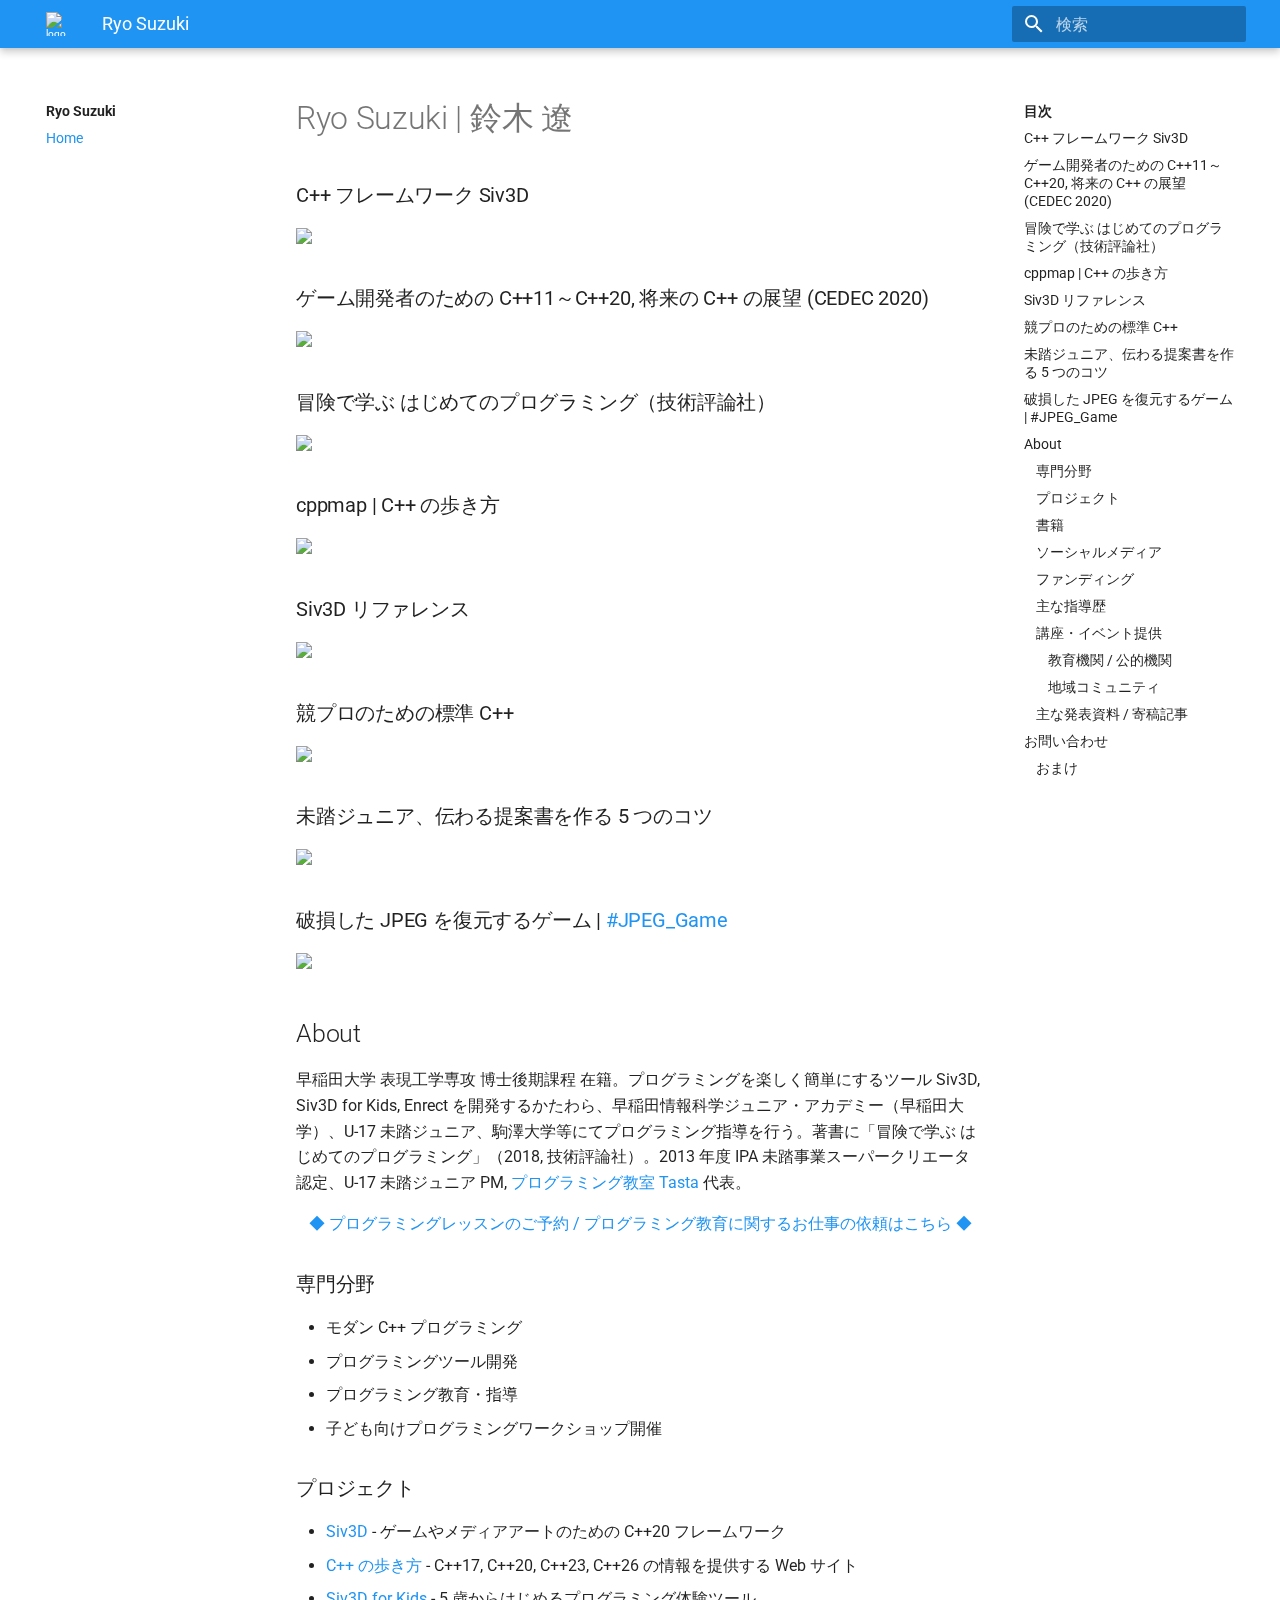
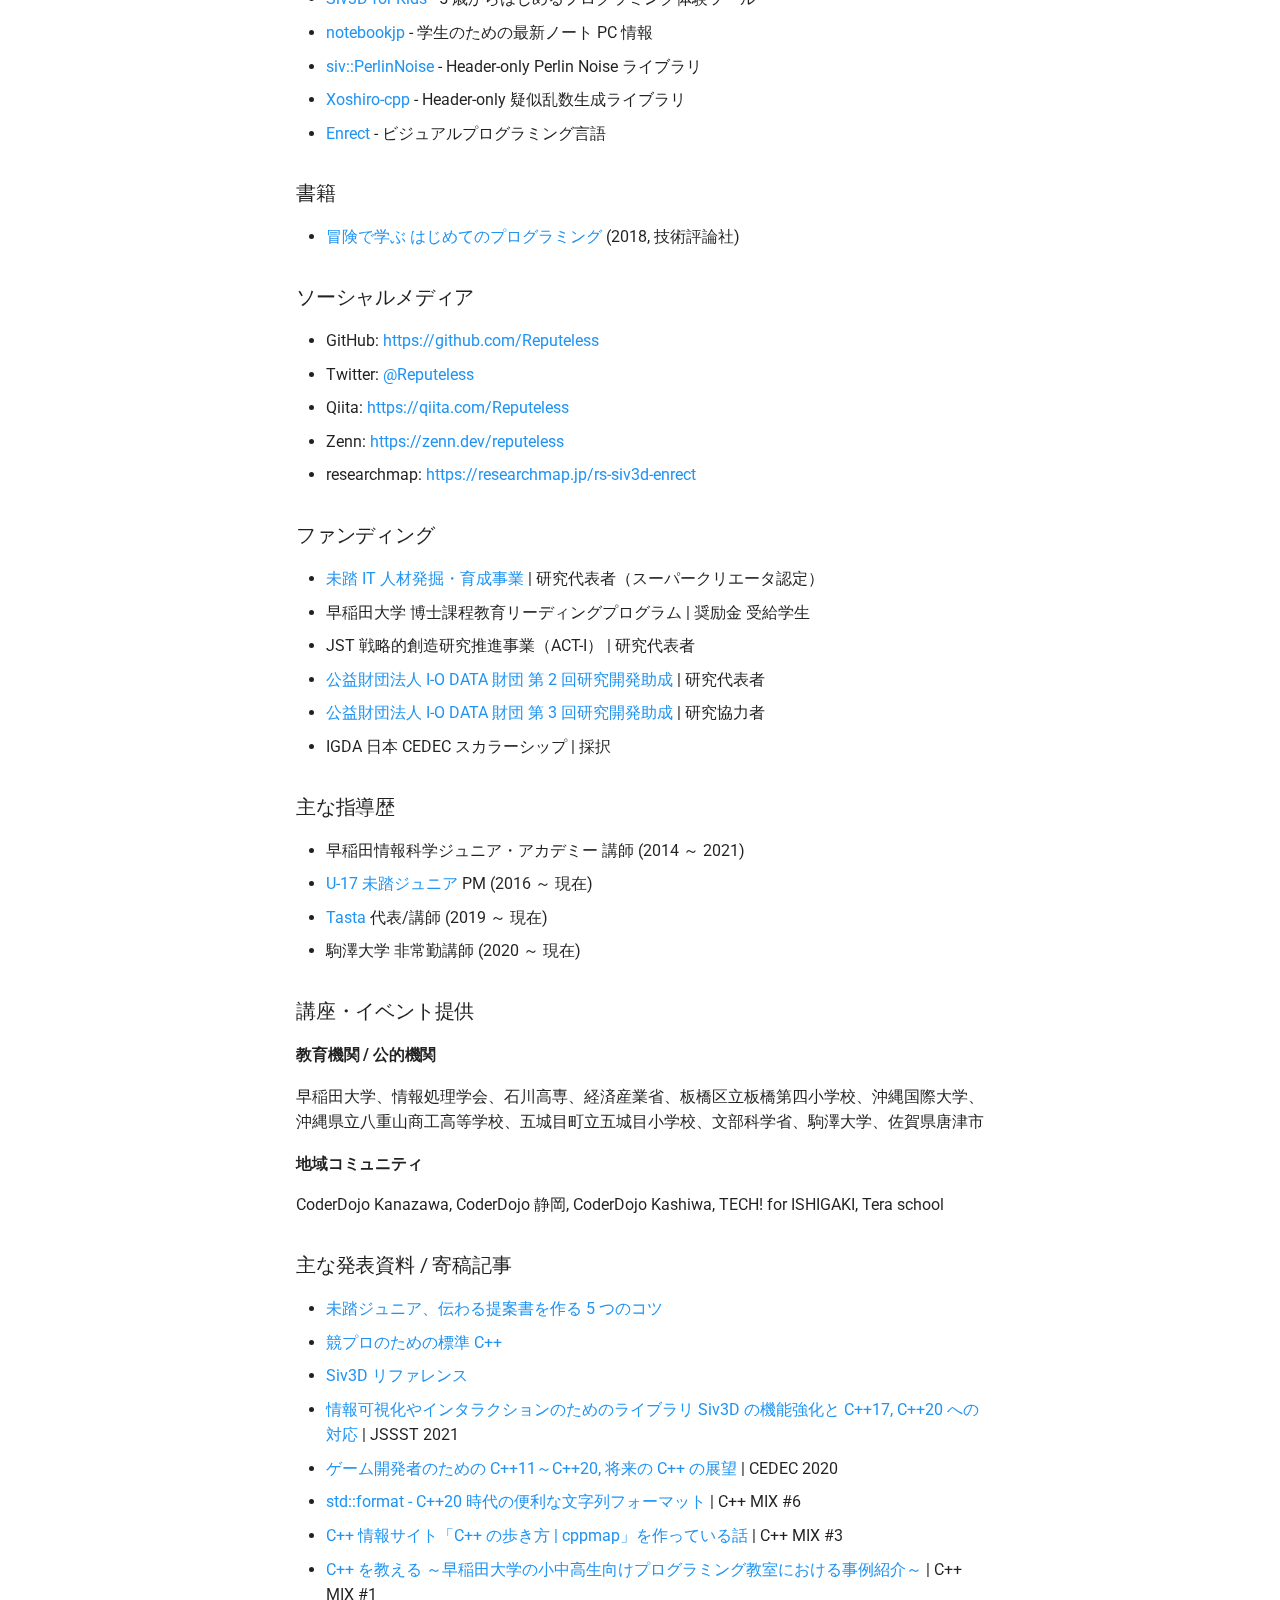
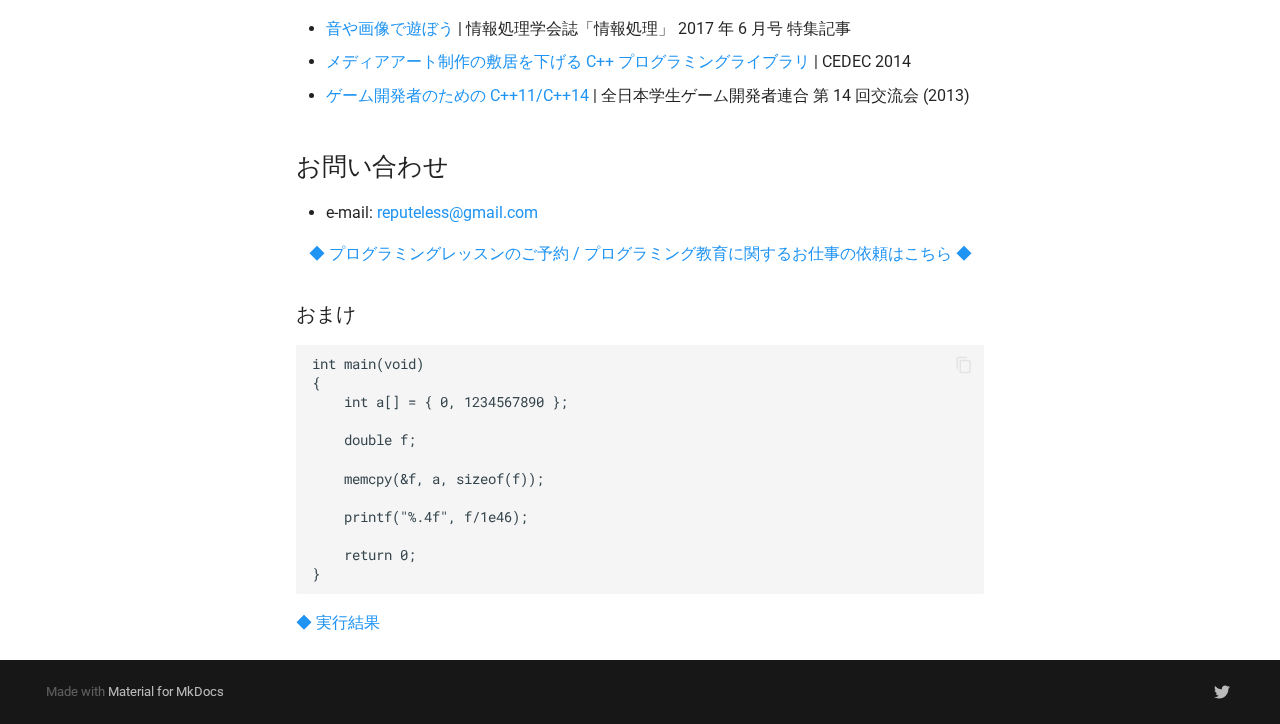
==== commit 70f74cd4: "update" ====
--- a/index.html
+++ b/index.html
@@ -31,7 +31,7 @@
         
           
           
-          <meta name="theme-color" content="#ab47bd">
+          <meta name="theme-color" content="#2094f3">
         
       
     
@@ -64,7 +64,7 @@
     
     
     
-    <body dir="ltr" data-md-color-scheme="" data-md-color-primary="purple" data-md-color-accent="purple">
+    <body dir="ltr" data-md-color-scheme="" data-md-color-primary="blue" data-md-color-accent="blue">
   
     
     <script>function __prefix(e){return new URL(".",location).pathname+"."+e}function __get(e,t=localStorage){return JSON.parse(t.getItem(__prefix(e)))}</script>
@@ -225,49 +225,113 @@
     <ul class="md-nav__list" data-md-component="toc" data-md-scrollfix>
       
         <li class="md-nav__item">
+  <a href="#c-siv3d" class="md-nav__link">
+    C++ フレームワーク Siv3D
+  </a>
+  
+</li>
+      
+        <li class="md-nav__item">
+  <a href="#c11c20-c-cedec-2020" class="md-nav__link">
+    ゲーム開発者のための C++11～C++20, 将来の C++ の展望 (CEDEC 2020)
+  </a>
+  
+</li>
+      
+        <li class="md-nav__item">
   <a href="#_1" class="md-nav__link">
+    冒険で学ぶ はじめてのプログラミング（技術評論社）
+  </a>
+  
+</li>
+      
+        <li class="md-nav__item">
+  <a href="#cppmap-c" class="md-nav__link">
+    cppmap | C++ の歩き方
+  </a>
+  
+</li>
+      
+        <li class="md-nav__item">
+  <a href="#siv3d" class="md-nav__link">
+    Siv3D リファレンス
+  </a>
+  
+</li>
+      
+        <li class="md-nav__item">
+  <a href="#c" class="md-nav__link">
+    競プロのための標準 C++
+  </a>
+  
+</li>
+      
+        <li class="md-nav__item">
+  <a href="#5" class="md-nav__link">
+    未踏ジュニア、伝わる提案書を作る 5 つのコツ
+  </a>
+  
+</li>
+      
+        <li class="md-nav__item">
+  <a href="#jpeg-jpeg_game" class="md-nav__link">
+    破損した JPEG を復元するゲーム | #JPEG_Game
+  </a>
+  
+</li>
+      
+        <li class="md-nav__item">
+  <a href="#about" class="md-nav__link">
+    About
+  </a>
+  
+    <nav class="md-nav" aria-label="About">
+      <ul class="md-nav__list">
+        
+          <li class="md-nav__item">
+  <a href="#_2" class="md-nav__link">
     専門分野
   </a>
   
 </li>
-      
-        <li class="md-nav__item">
-  <a href="#_2" class="md-nav__link">
+        
+          <li class="md-nav__item">
+  <a href="#_3" class="md-nav__link">
     プロジェクト
   </a>
   
 </li>
-      
-        <li class="md-nav__item">
-  <a href="#_3" class="md-nav__link">
+        
+          <li class="md-nav__item">
+  <a href="#_4" class="md-nav__link">
     書籍
   </a>
   
 </li>
-      
-        <li class="md-nav__item">
-  <a href="#_4" class="md-nav__link">
+        
+          <li class="md-nav__item">
+  <a href="#_5" class="md-nav__link">
     ソーシャルメディア
   </a>
   
 </li>
-      
-        <li class="md-nav__item">
-  <a href="#_5" class="md-nav__link">
+        
+          <li class="md-nav__item">
+  <a href="#_6" class="md-nav__link">
     ファンディング
   </a>
   
 </li>
-      
-        <li class="md-nav__item">
-  <a href="#_6" class="md-nav__link">
+        
+          <li class="md-nav__item">
+  <a href="#_7" class="md-nav__link">
     主な指導歴
   </a>
   
 </li>
-      
-        <li class="md-nav__item">
-  <a href="#_7" class="md-nav__link">
+        
+          <li class="md-nav__item">
+  <a href="#_8" class="md-nav__link">
     講座・イベント提供
   </a>
   
@@ -275,14 +339,14 @@
       <ul class="md-nav__list">
         
           <li class="md-nav__item">
-  <a href="#_8" class="md-nav__link">
+  <a href="#_9" class="md-nav__link">
     教育機関 / 公的機関
   </a>
   
 </li>
         
           <li class="md-nav__item">
-  <a href="#_9" class="md-nav__link">
+  <a href="#_10" class="md-nav__link">
     地域コミュニティ
   </a>
   
@@ -292,18 +356,16 @@
     </nav>
   
 </li>
-      
-        <li class="md-nav__item">
-  <a href="#_10" class="md-nav__link">
+        
+          <li class="md-nav__item">
+  <a href="#_11" class="md-nav__link">
     主な発表資料 / 寄稿記事
   </a>
   
 </li>
-      
-        <li class="md-nav__item">
-  <a href="#_11" class="md-nav__link">
-    活動履歴
-  </a>
+        
+      </ul>
+    </nav>
   
 </li>
       
@@ -312,12 +374,18 @@
     お問い合わせ
   </a>
   
-</li>
-      
-        <li class="md-nav__item">
+    <nav class="md-nav" aria-label="お問い合わせ">
+      <ul class="md-nav__list">
+        
+          <li class="md-nav__item">
   <a href="#_13" class="md-nav__link">
     おまけ
   </a>
+  
+</li>
+        
+      </ul>
+    </nav>
   
 </li>
       
@@ -355,49 +423,113 @@
     <ul class="md-nav__list" data-md-component="toc" data-md-scrollfix>
       
         <li class="md-nav__item">
+  <a href="#c-siv3d" class="md-nav__link">
+    C++ フレームワーク Siv3D
+  </a>
+  
+</li>
+      
+        <li class="md-nav__item">
+  <a href="#c11c20-c-cedec-2020" class="md-nav__link">
+    ゲーム開発者のための C++11～C++20, 将来の C++ の展望 (CEDEC 2020)
+  </a>
+  
+</li>
+      
+        <li class="md-nav__item">
   <a href="#_1" class="md-nav__link">
+    冒険で学ぶ はじめてのプログラミング（技術評論社）
+  </a>
+  
+</li>
+      
+        <li class="md-nav__item">
+  <a href="#cppmap-c" class="md-nav__link">
+    cppmap | C++ の歩き方
+  </a>
+  
+</li>
+      
+        <li class="md-nav__item">
+  <a href="#siv3d" class="md-nav__link">
+    Siv3D リファレンス
+  </a>
+  
+</li>
+      
+        <li class="md-nav__item">
+  <a href="#c" class="md-nav__link">
+    競プロのための標準 C++
+  </a>
+  
+</li>
+      
+        <li class="md-nav__item">
+  <a href="#5" class="md-nav__link">
+    未踏ジュニア、伝わる提案書を作る 5 つのコツ
+  </a>
+  
+</li>
+      
+        <li class="md-nav__item">
+  <a href="#jpeg-jpeg_game" class="md-nav__link">
+    破損した JPEG を復元するゲーム | #JPEG_Game
+  </a>
+  
+</li>
+      
+        <li class="md-nav__item">
+  <a href="#about" class="md-nav__link">
+    About
+  </a>
+  
+    <nav class="md-nav" aria-label="About">
+      <ul class="md-nav__list">
+        
+          <li class="md-nav__item">
+  <a href="#_2" class="md-nav__link">
     専門分野
   </a>
   
 </li>
-      
-        <li class="md-nav__item">
-  <a href="#_2" class="md-nav__link">
+        
+          <li class="md-nav__item">
+  <a href="#_3" class="md-nav__link">
     プロジェクト
   </a>
   
 </li>
-      
-        <li class="md-nav__item">
-  <a href="#_3" class="md-nav__link">
+        
+          <li class="md-nav__item">
+  <a href="#_4" class="md-nav__link">
     書籍
   </a>
   
 </li>
-      
-        <li class="md-nav__item">
-  <a href="#_4" class="md-nav__link">
+        
+          <li class="md-nav__item">
+  <a href="#_5" class="md-nav__link">
     ソーシャルメディア
   </a>
   
 </li>
-      
-        <li class="md-nav__item">
-  <a href="#_5" class="md-nav__link">
+        
+          <li class="md-nav__item">
+  <a href="#_6" class="md-nav__link">
     ファンディング
   </a>
   
 </li>
-      
-        <li class="md-nav__item">
-  <a href="#_6" class="md-nav__link">
+        
+          <li class="md-nav__item">
+  <a href="#_7" class="md-nav__link">
     主な指導歴
   </a>
   
 </li>
-      
-        <li class="md-nav__item">
-  <a href="#_7" class="md-nav__link">
+        
+          <li class="md-nav__item">
+  <a href="#_8" class="md-nav__link">
     講座・イベント提供
   </a>
   
@@ -405,14 +537,14 @@
       <ul class="md-nav__list">
         
           <li class="md-nav__item">
-  <a href="#_8" class="md-nav__link">
+  <a href="#_9" class="md-nav__link">
     教育機関 / 公的機関
   </a>
   
 </li>
         
           <li class="md-nav__item">
-  <a href="#_9" class="md-nav__link">
+  <a href="#_10" class="md-nav__link">
     地域コミュニティ
   </a>
   
@@ -422,18 +554,16 @@
     </nav>
   
 </li>
-      
-        <li class="md-nav__item">
-  <a href="#_10" class="md-nav__link">
+        
+          <li class="md-nav__item">
+  <a href="#_11" class="md-nav__link">
     主な発表資料 / 寄稿記事
   </a>
   
 </li>
-      
-        <li class="md-nav__item">
-  <a href="#_11" class="md-nav__link">
-    活動履歴
-  </a>
+        
+      </ul>
+    </nav>
   
 </li>
       
@@ -442,12 +572,18 @@
     お問い合わせ
   </a>
   
-</li>
-      
-        <li class="md-nav__item">
+    <nav class="md-nav" aria-label="お問い合わせ">
+      <ul class="md-nav__list">
+        
+          <li class="md-nav__item">
   <a href="#_13" class="md-nav__link">
     おまけ
   </a>
+  
+</li>
+        
+      </ul>
+    </nav>
   
 </li>
       
@@ -465,122 +601,98 @@
                 
                 
                 <h1 id="ryo-suzuki">Ryo Suzuki | 鈴木 遼<a class="headerlink" href="#ryo-suzuki" title="Permanent link">&para;</a></h1>
-<p>2016 年早稲田大学 表現工学専攻 修士課程修了。表現工学専攻 博士後期課程 在籍。プログラミングを楽しく簡単にするツール「Siv3D」「Enrect」「Siv3D for Kids」を開発するかたわら、早稲田情報科学ジュニア・アカデミー (早稲田大学)、U-17 未踏ジュニア、駒澤大学等にて小学生～大学生へのプログラミング指導を行う。著書に「冒険で学ぶ はじめてのプログラミング」（2018, 技術評論社）。2013 年度 IPA 未踏事業スーパークリエータ認定。</p>
-<p><center><a href="https://siv3d.jp/tasta/">◆ プログラミング指導のご予約 / プログラミング教育に関するお仕事の依頼はこちら ◆</a></center></p>
-<h3 id="_1">専門分野<a class="headerlink" href="#_1" title="Permanent link">&para;</a></h3>
+<h3 id="c-siv3d">C++ フレームワーク Siv3D<a class="headerlink" href="#c-siv3d" title="Permanent link">&para;</a></h3>
+<p><a href="https://github.com/Siv3D/OpenSiv3D" target="_blank"></p>
+<div class="noshadow"><img src="https://raw.githubusercontent.com/Siv3D/File/master/v6/logo.png"></div>
+<p></a></p>
+<h3 id="c11c20-c-cedec-2020">ゲーム開発者のための C++11～C++20, 将来の C++ の展望 (CEDEC 2020)<a class="headerlink" href="#c11c20-c-cedec-2020" title="Permanent link">&para;</a></h3>
+<p><a href="https://speakerdeck.com/cpp/cedec2020" target="_blank"><div class="shadow"><img src="https://raw.githubusercontent.com/Reputeless/Reputeless/master/s1.png"></div></a></p>
+<h3 id="_1">冒険で学ぶ はじめてのプログラミング（技術評論社）<a class="headerlink" href="#_1" title="Permanent link">&para;</a></h3>
+<p><a href="http://www.amazon.co.jp/o/ASIN/B07FNKHYR3/s3d-22" target="_blank"><div class="shadow"><img src="https://enrect.org/cppbook/image/book0.png"></div></a></p>
+<h3 id="cppmap-c">cppmap | C++ の歩き方<a class="headerlink" href="#cppmap-c" title="Permanent link">&para;</a></h3>
+<p><a href="https://cppmap.github.io/" target="_blank"><div class="shadow"><img src="https://raw.githubusercontent.com/cppmap/cppmap.docs/master/images/cppmap.png"></div></a></p>
+<h3 id="siv3d">Siv3D リファレンス<a class="headerlink" href="#siv3d" title="Permanent link">&para;</a></h3>
+<p><a href="https://zenn.dev/reputeless/books/siv3d-documentation" target="_blank"><div class="shadow"><img src="https://raw.githubusercontent.com/Reputeless/Zenn.Public/main/books/siv3d-documentation/cover.png"></div></a></p>
+<h3 id="c">競プロのための標準 C++<a class="headerlink" href="#c" title="Permanent link">&para;</a></h3>
+<p><a href="https://zenn.dev/reputeless/books/standard-cpp-for-competitive-programming" target="_blank"><div class="shadow"><img src="https://raw.githubusercontent.com/Reputeless/Zenn.Public/main/books/standard-cpp-for-competitive-programming/cover.png"></div></a></p>
+<h3 id="5">未踏ジュニア、伝わる提案書を作る 5 つのコツ<a class="headerlink" href="#5" title="Permanent link">&para;</a></h3>
+<p><a href="https://zenn.dev/reputeless/articles/idea-mitoujr" target="_blank"><div class="shadow"><img src="https://raw.githubusercontent.com/Reputeless/Reputeless/master/s2.png"></div></a></p>
+<h3 id="jpeg-jpeg_game">破損した JPEG を復元するゲーム | <a href="https://twitter.com/hashtag/JPEG_Game?src=hashtag_click&amp;f=live">#JPEG_Game</a><a class="headerlink" href="#jpeg-jpeg_game" title="Permanent link">&para;</a></h3>
+<p><a href="https://siv3d.jp/web/sample/jpeg_game/jpeg_game.html" target="_blank"><div class="shadow"><img src="https://raw.githubusercontent.com/Reputeless/Reputeless/master/s3.jpg"></div></a></p>
+<h2 id="about">About<a class="headerlink" href="#about" title="Permanent link">&para;</a></h2>
+<p>早稲田大学 表現工学専攻 博士後期課程 在籍。プログラミングを楽しく簡単にするツール Siv3D, Siv3D for Kids, Enrect を開発するかたわら、早稲田情報科学ジュニア・アカデミー（早稲田大学）、U-17 未踏ジュニア、駒澤大学等にてプログラミング指導を行う。著書に「冒険で学ぶ はじめてのプログラミング」（2018, 技術評論社）。2013 年度 IPA 未踏事業スーパークリエータ認定、U-17 未踏ジュニア PM, <a href="https://siv3d.jp/tasta/">プログラミング教室 Tasta</a> 代表。</p>
+<p><center><a href="https://siv3d.jp/tasta/">◆ プログラミングレッスンのご予約 / プログラミング教育に関するお仕事の依頼はこちら ◆</a></center></p>
+<h3 id="_2">専門分野<a class="headerlink" href="#_2" title="Permanent link">&para;</a></h3>
 <ul>
 <li>モダン C++ プログラミング</li>
 <li>プログラミングツール開発</li>
 <li>プログラミング教育・指導</li>
-<li>子ども向けワークショップ開催</li>
+<li>子ども向けプログラミングワークショップ開催</li>
 </ul>
-<h3 id="_2">プロジェクト<a class="headerlink" href="#_2" title="Permanent link">&para;</a></h3>
+<h3 id="_3">プロジェクト<a class="headerlink" href="#_3" title="Permanent link">&para;</a></h3>
 <ul>
-<li><a href="https://siv3d.github.io/ja-jp/">OpenSiv3D</a> - ゲームやメディアアートのための C++17/C++20 フレームワーク</li>
+<li><a href="https://siv3d.github.io/ja-jp/">Siv3D</a> - ゲームやメディアアートのための C++20 フレームワーク</li>
 <li><a href="https://cppmap.github.io/">C++ の歩き方</a> - C++17, C++20, C++23, C++26 の情報を提供する Web サイト</li>
 <li><a href="https://siv3d-for-kids.github.io/">Siv3D for Kids</a> - 5 歳からはじめるプログラミング体験ツール</li>
 <li><a href="https://notebookjp.github.io/">notebookjp</a> - 学生のための最新ノート PC 情報</li>
 <li><a href="https://github.com/Reputeless/PerlinNoise">siv::PerlinNoise</a> - Header-only Perlin Noise ライブラリ</li>
 <li><a href="https://github.com/Reputeless/Xoshiro-cpp">Xoshiro-cpp</a> - Header-only 疑似乱数生成ライブラリ</li>
 <li><a href="https://enrect.org/">Enrect</a> - ビジュアルプログラミング言語</li>
-<li><a href="https://play-siv3d.hateblo.jp/">旧 Siv3D</a> - ゲームやメディアアートのための C++ ライブラリ</li>
 </ul>
-<h3 id="_3">書籍<a class="headerlink" href="#_3" title="Permanent link">&para;</a></h3>
+<h3 id="_4">書籍<a class="headerlink" href="#_4" title="Permanent link">&para;</a></h3>
 <ul>
-<li><a href="https://enrect.org/cppbook/">冒険で学ぶ はじめてのプログラミング</a> (2018, 技術評論社)<ul>
-<li>中学生以上のための C++17 入門書</li>
+<li><a href="https://enrect.org/cppbook/">冒険で学ぶ はじめてのプログラミング</a> (2018, 技術評論社)</li>
 </ul>
-</li>
-</ul>
-<h3 id="_4">ソーシャルメディア<a class="headerlink" href="#_4" title="Permanent link">&para;</a></h3>
+<h3 id="_5">ソーシャルメディア<a class="headerlink" href="#_5" title="Permanent link">&para;</a></h3>
 <ul>
 <li>GitHub: <a href="https://github.com/Reputeless">https://github.com/Reputeless</a></li>
 <li>Twitter: <a href="https://twitter.com/Reputeless">@Reputeless</a></li>
 <li>Qiita: <a href="https://qiita.com/Reputeless">https://qiita.com/Reputeless</a></li>
-<li>TechFeed: <a href="https://techfeed.io/people/@Reputeless">https://techfeed.io/people/@Reputeless</a></li>
+<li>Zenn: <a href="https://zenn.dev/reputeless">https://zenn.dev/reputeless</a></li>
 <li>researchmap: <a href="https://researchmap.jp/rs-siv3d-enrect">https://researchmap.jp/rs-siv3d-enrect</a></li>
-<li>e-mail: <a href="&#109;&#97;&#105;&#108;&#116;&#111;&#58;&#114;&#101;&#112;&#117;&#116;&#101;&#108;&#101;&#115;&#115;&#64;&#103;&#109;&#97;&#105;&#108;&#46;&#99;&#111;&#109;">&#114;&#101;&#112;&#117;&#116;&#101;&#108;&#101;&#115;&#115;&#64;&#103;&#109;&#97;&#105;&#108;&#46;&#99;&#111;&#109;</a></li>
 </ul>
-<h3 id="_5">ファンディング<a class="headerlink" href="#_5" title="Permanent link">&para;</a></h3>
+<h3 id="_6">ファンディング<a class="headerlink" href="#_6" title="Permanent link">&para;</a></h3>
 <ul>
-<li><a href="https://www.ipa.go.jp/jinzai/mitou/2013/gaiyou_s-3">情報処理推進機構 未踏 IT 人材発掘・育成事業</a> | 研究代表者</li>
+<li><a href="https://www.ipa.go.jp/jinzai/mitou/2013/gaiyou_s-3">未踏 IT 人材発掘・育成事業</a> | 研究代表者（スーパークリエータ認定）</li>
 <li>早稲田大学 博士課程教育リーディングプログラム | 奨励金 受給学生</li>
 <li>JST 戦略的創造研究推進事業（ACT-I） | 研究代表者</li>
 <li><a href="https://iodata-foundation.or.jp/development.html">公益財団法人 I-O DATA 財団 第 2 回研究開発助成</a> | 研究代表者</li>
 <li><a href="https://iodata-foundation.or.jp/development.html">公益財団法人 I-O DATA 財団 第 3 回研究開発助成</a> | 研究協力者</li>
 <li>IGDA 日本 CEDEC スカラーシップ | 採択</li>
 </ul>
-<h3 id="_6">主な指導歴<a class="headerlink" href="#_6" title="Permanent link">&para;</a></h3>
+<h3 id="_7">主な指導歴<a class="headerlink" href="#_7" title="Permanent link">&para;</a></h3>
 <ul>
-<li>早稲田情報科学ジュニア・アカデミー: 講師 (2014 ～ 2021)</li>
-<li><a href="https://jr.mitou.org/">U-17 未踏ジュニア</a>: プロジェクト・メンター (2016 ～ 現在)</li>
-<li><a href="https://siv3d.jp/tasta/">Tasta</a>: 代表/講師 (2019 ～ 現在)</li>
-<li>駒澤大学: 非常勤講師 (2020 ～ 現在)</li>
+<li>早稲田情報科学ジュニア・アカデミー 講師 (2014 ～ 2021)</li>
+<li><a href="https://jr.mitou.org/">U-17 未踏ジュニア</a> PM (2016 ～ 現在)</li>
+<li><a href="https://siv3d.jp/tasta/">Tasta</a> 代表/講師 (2019 ～ 現在)</li>
+<li>駒澤大学 非常勤講師 (2020 ～ 現在)</li>
 </ul>
-<h3 id="_7">講座・イベント提供<a class="headerlink" href="#_7" title="Permanent link">&para;</a></h3>
-<h4 id="_8">教育機関 / 公的機関<a class="headerlink" href="#_8" title="Permanent link">&para;</a></h4>
+<h3 id="_8">講座・イベント提供<a class="headerlink" href="#_8" title="Permanent link">&para;</a></h3>
+<h4 id="_9">教育機関 / 公的機関<a class="headerlink" href="#_9" title="Permanent link">&para;</a></h4>
 <p>早稲田大学、情報処理学会、石川高専、経済産業省、板橋区立板橋第四小学校、沖縄国際大学、沖縄県立八重山商工高等学校、五城目町立五城目小学校、文部科学省、駒澤大学、佐賀県唐津市</p>
-<h4 id="_9">地域コミュニティ<a class="headerlink" href="#_9" title="Permanent link">&para;</a></h4>
+<h4 id="_10">地域コミュニティ<a class="headerlink" href="#_10" title="Permanent link">&para;</a></h4>
 <p>CoderDojo Kanazawa, CoderDojo 静岡, CoderDojo Kashiwa, TECH! for ISHIGAKI, Tera school</p>
-<h3 id="_10">主な発表資料 / 寄稿記事<a class="headerlink" href="#_10" title="Permanent link">&para;</a></h3>
+<h3 id="_11">主な発表資料 / 寄稿記事<a class="headerlink" href="#_11" title="Permanent link">&para;</a></h3>
 <ul>
-<li><a href="https://zenn.dev/reputeless/articles/idea-mitoujr">未踏ジュニア、伝わる提案書を作る 5 つのコツ</a><ul>
-<li>Zenn (2021)</li>
-</ul>
-</li>
-<li><a href="https://zenn.dev/reputeless/books/standard-cpp-for-competitive-programming">競プロのための標準 C++</a><ul>
-<li>Zenn (2021)</li>
-</ul>
-</li>
-<li><a href="https://zenn.dev/reputeless/books/siv3d-documentation">Siv3D リファレンス</a><ul>
-<li>Zenn (2021)</li>
-</ul>
-</li>
-<li><a href="https://speakerdeck.com/cpp/jssst2021-siv3d">情報可視化やインタラクションのためのライブラリ Siv3D の機能強化と C++17, C++20 への対応</a><ul>
-<li>日本ソフトウェア科学会 第 38 回大会 (2021)</li>
-</ul>
-</li>
-<li><a href="https://speakerdeck.com/cpp/cedec2020">ゲーム開発者のための C++11～C++20, 将来の C++ の展望</a><ul>
-<li>CEDEC 2020 <a href="https://cedec.cesa.or.jp/2020/session/detail/s5e8327a52702c">(2020)</a></li>
-</ul>
-</li>
-<li><a href="https://www.dropbox.com/s/4gt1y5i3ogt9bvr/cppmix-C%2B%2B20Format.pdf?dl=0">std::format - C++20 時代の便利な文字列フォーマット</a><ul>
-<li>C++ MIX #6 (2019)</li>
-</ul>
-</li>
-<li><a href="https://www.dropbox.com/s/6zgithu4bakq58x/cppmap%E3%82%92%E4%BD%9C%E3%81%A3%E3%81%A6%E3%81%84%E3%82%8B%E8%A9%B1.pdf?dl=0">C++ 情報サイト「C++ の歩き方 | cppmap」を作っている話</a><ul>
-<li>C++ MIX #3 (2019)</li>
-</ul>
-</li>
-<li><a href="https://www.dropbox.com/s/mfhncuyo723lfai/C%2B%2B%E3%82%92%E6%95%99%E3%81%88%E3%82%8B.pdf">C++ を教える ～早稲田大学の小中高生向けプログラミング教室における事例紹介～</a><ul>
-<li>C++ MIX #1 (2018)</li>
-</ul>
-</li>
-<li><a href="https://ipsj.ixsq.nii.ac.jp/ej/index.php?active_action=repository_view_main_item_detail&amp;page_id=13&amp;block_id=8&amp;item_id=178882&amp;item_no=1">音や画像で遊ぼう</a><ul>
-<li>情報処理学会誌「情報処理」 2017 年 6 月号 特集記事</li>
-</ul>
-</li>
-<li><a href="https://cedec.cesa.or.jp/2014/session/AC/5847.html">メディアアート制作の敷居を下げる C++ プログラミングライブラリ</a><ul>
-<li>CEDEC 2014 <a href="https://cedec.cesa.or.jp/2014/session/AC/5847.html">(2014)</a></li>
-</ul>
-</li>
-<li><a href="https://www.slideshare.net/Reputeless/c11c14">ゲーム開発者のための C++11/C++14</a><ul>
-<li>全日本学生ゲーム開発者連合 第 14 回交流会 (2013)</li>
-</ul>
-</li>
-</ul>
-<h3 id="_11">活動履歴<a class="headerlink" href="#_11" title="Permanent link">&para;</a></h3>
-<ul>
-<li><a href="https://siv3d.github.io/ja-jp/community/study-meeting/">Siv3D 勉強会</a></li>
-<li><a href="https://siv3d.github.io/ja-jp/community/dev-day/">OpenSiv3D 実装会</a></li>
-<li><a href="https://siv3d-for-kids.github.io/events/">Siv3D for Kids ワークショップ イベント日程</a></li>
+<li><a href="https://zenn.dev/reputeless/articles/idea-mitoujr">未踏ジュニア、伝わる提案書を作る 5 つのコツ</a></li>
+<li><a href="https://zenn.dev/reputeless/books/standard-cpp-for-competitive-programming">競プロのための標準 C++</a></li>
+<li><a href="https://zenn.dev/reputeless/books/siv3d-documentation">Siv3D リファレンス</a></li>
+<li><a href="https://speakerdeck.com/cpp/jssst2021-siv3d">情報可視化やインタラクションのためのライブラリ Siv3D の機能強化と C++17, C++20 への対応</a> | JSSST 2021</li>
+<li><a href="https://speakerdeck.com/cpp/cedec2020">ゲーム開発者のための C++11～C++20, 将来の C++ の展望</a>
+ | CEDEC 2020</li>
+<li><a href="https://www.dropbox.com/s/4gt1y5i3ogt9bvr/cppmix-C%2B%2B20Format.pdf?dl=0">std::format - C++20 時代の便利な文字列フォーマット</a> | C++ MIX #6</li>
+<li><a href="https://www.dropbox.com/s/6zgithu4bakq58x/cppmap%E3%82%92%E4%BD%9C%E3%81%A3%E3%81%A6%E3%81%84%E3%82%8B%E8%A9%B1.pdf?dl=0">C++ 情報サイト「C++ の歩き方 | cppmap」を作っている話</a> | C++ MIX #3</li>
+<li><a href="https://www.dropbox.com/s/mfhncuyo723lfai/C%2B%2B%E3%82%92%E6%95%99%E3%81%88%E3%82%8B.pdf">C++ を教える ～早稲田大学の小中高生向けプログラミング教室における事例紹介～</a> | C++ MIX #1</li>
+<li><a href="https://ipsj.ixsq.nii.ac.jp/ej/index.php?active_action=repository_view_main_item_detail&amp;page_id=13&amp;block_id=8&amp;item_id=178882&amp;item_no=1">音や画像で遊ぼう</a> | 情報処理学会誌「情報処理」 2017 年 6 月号 特集記事</li>
+<li><a href="https://cedec.cesa.or.jp/2014/session/AC/5847.html">メディアアート制作の敷居を下げる C++ プログラミングライブラリ</a> | CEDEC 2014</li>
+<li><a href="https://www.slideshare.net/Reputeless/c11c14">ゲーム開発者のための C++11/C++14</a> | 全日本学生ゲーム開発者連合 第 14 回交流会 (2013)</li>
 </ul>
 <h2 id="_12">お問い合わせ<a class="headerlink" href="#_12" title="Permanent link">&para;</a></h2>
 <ul>
 <li>e-mail: <a href="&#109;&#97;&#105;&#108;&#116;&#111;&#58;&#114;&#101;&#112;&#117;&#116;&#101;&#108;&#101;&#115;&#115;&#64;&#103;&#109;&#97;&#105;&#108;&#46;&#99;&#111;&#109;">&#114;&#101;&#112;&#117;&#116;&#101;&#108;&#101;&#115;&#115;&#64;&#103;&#109;&#97;&#105;&#108;&#46;&#99;&#111;&#109;</a></li>
-<li>e-mail (予備): <a href="&#109;&#97;&#105;&#108;&#116;&#111;&#58;&#114;&#115;&#46;&#115;&#105;&#118;&#51;&#100;&#64;&#114;&#117;&#114;&#105;&#46;&#119;&#97;&#115;&#101;&#100;&#97;&#46;&#106;&#112;">&#114;&#115;&#46;&#115;&#105;&#118;&#51;&#100;&#64;&#114;&#117;&#114;&#105;&#46;&#119;&#97;&#115;&#101;&#100;&#97;&#46;&#106;&#112;</a></li>
 </ul>
-<h2 id="_13">おまけ<a class="headerlink" href="#_13" title="Permanent link">&para;</a></h2>
+<p><center><a href="https://siv3d.jp/tasta/">◆ プログラミングレッスンのご予約 / プログラミング教育に関するお仕事の依頼はこちら ◆</a></center></p>
+<h3 id="_13">おまけ<a class="headerlink" href="#_13" title="Permanent link">&para;</a></h3>
 <div class="codehilite"><pre><span></span><code><span class="kt">int</span><span class="w"> </span><span class="nf">main</span><span class="p">(</span><span class="kt">void</span><span class="p">)</span><span class="w"></span>
 <span class="p">{</span><span class="w"></span>
 <span class="w">    </span><span class="kt">int</span><span class="w"> </span><span class="n">a</span><span class="p">[]</span><span class="w"> </span><span class="o">=</span><span class="w"> </span><span class="p">{</span><span class="w"> </span><span class="mi">0</span><span class="p">,</span><span class="w"> </span><span class="mi">1234567890</span><span class="w"> </span><span class="p">};</span><span class="w"></span>
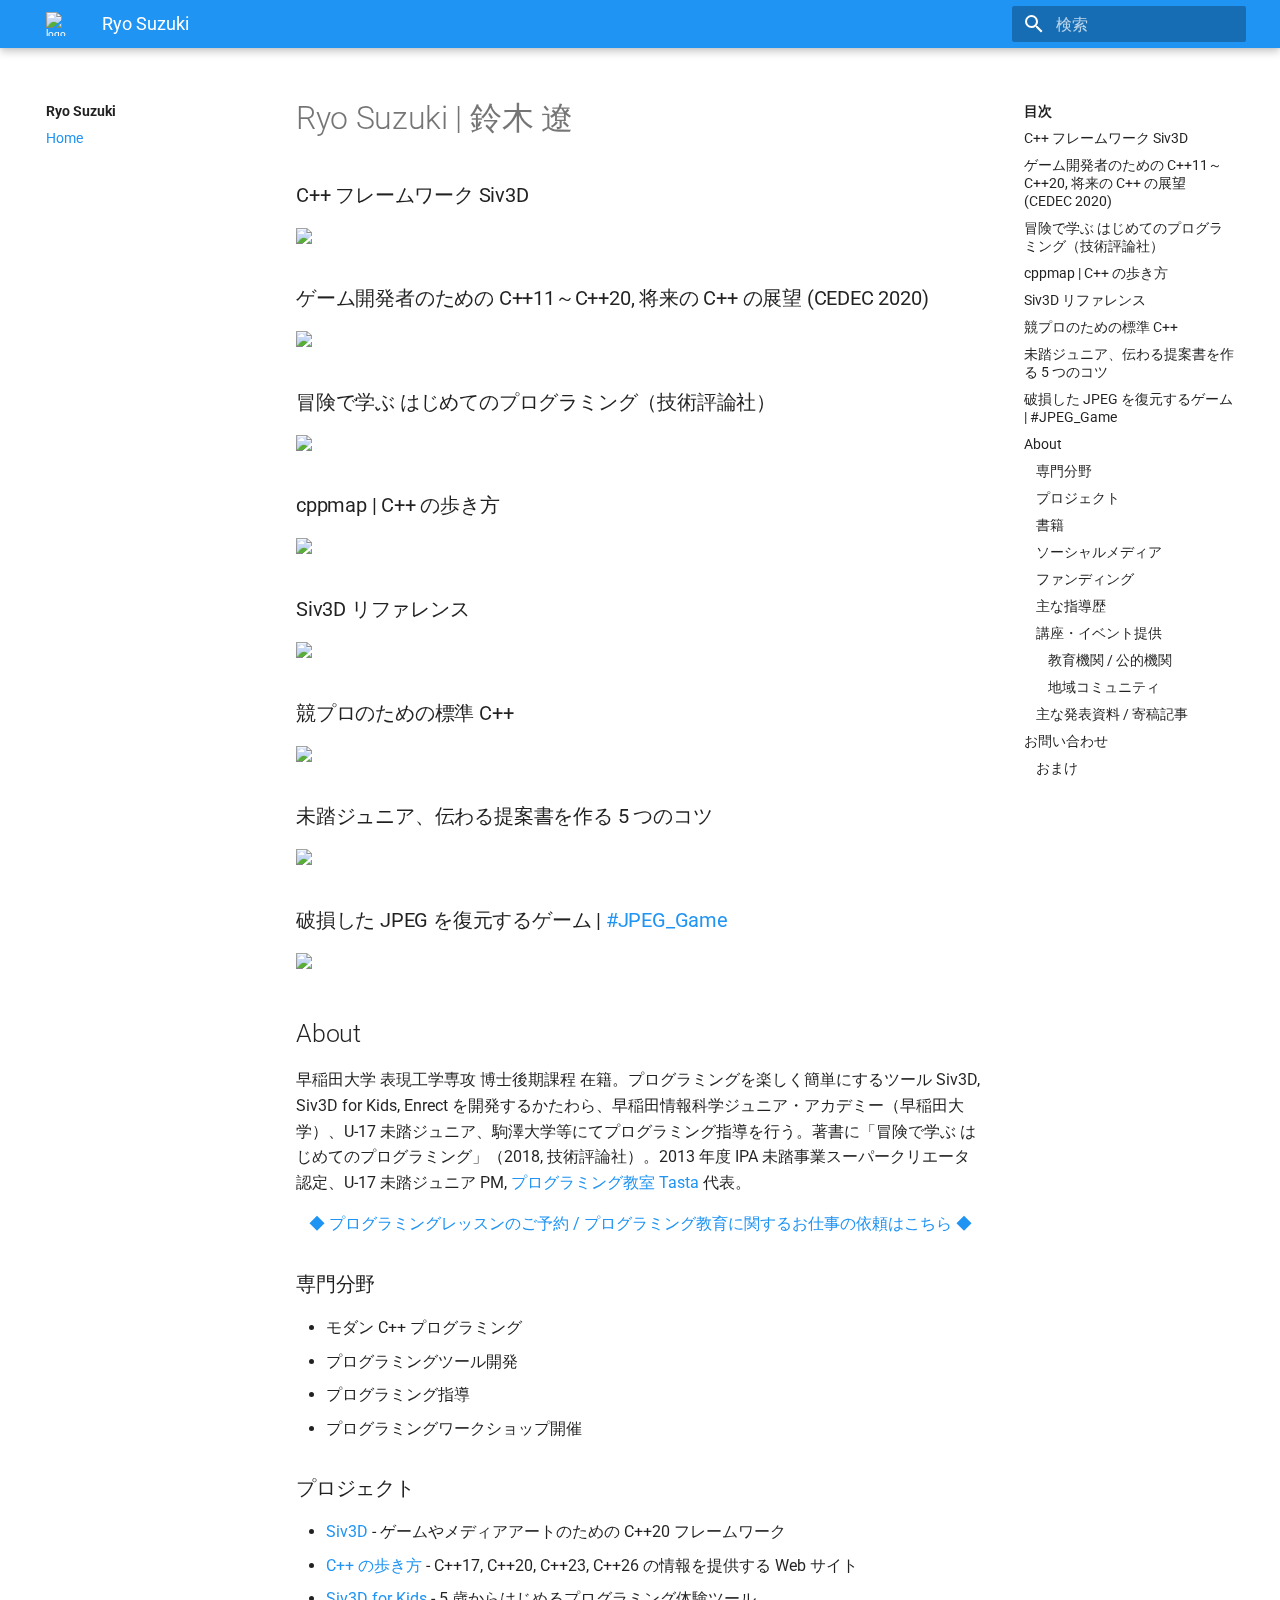
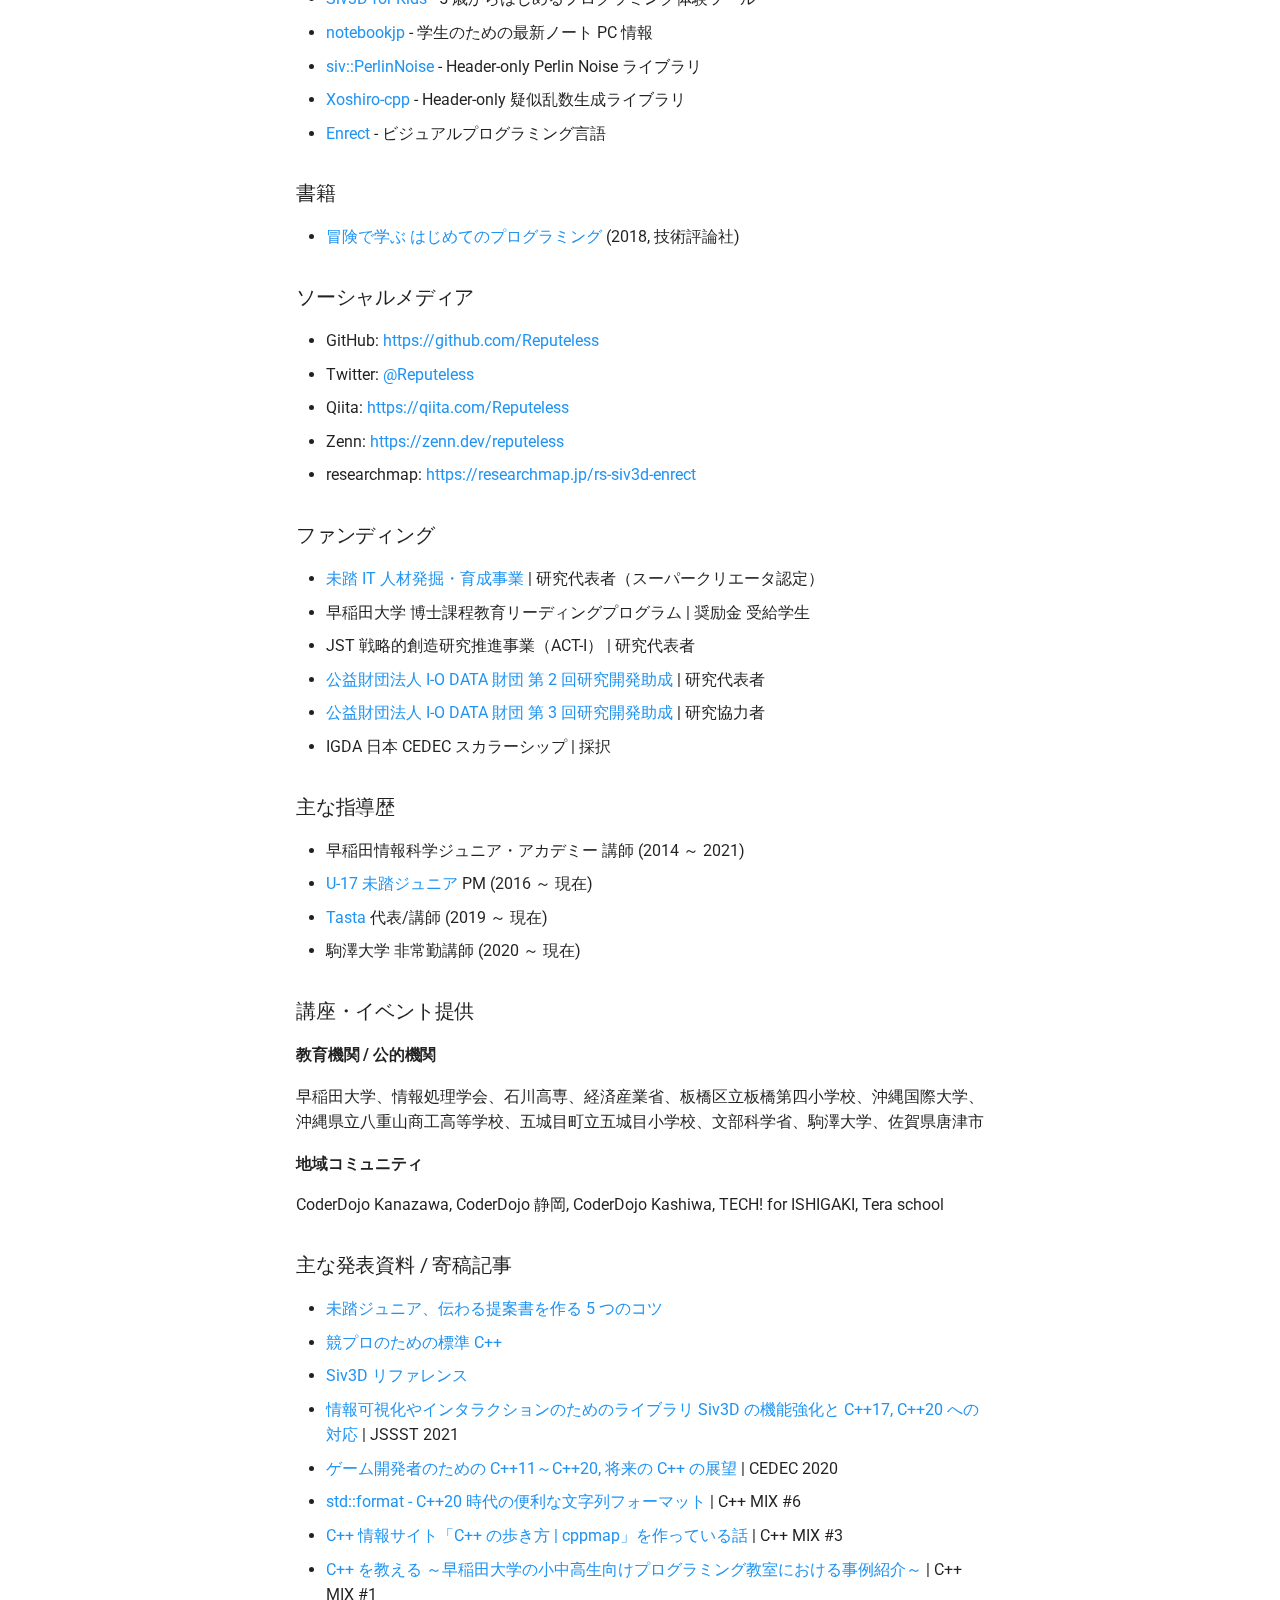
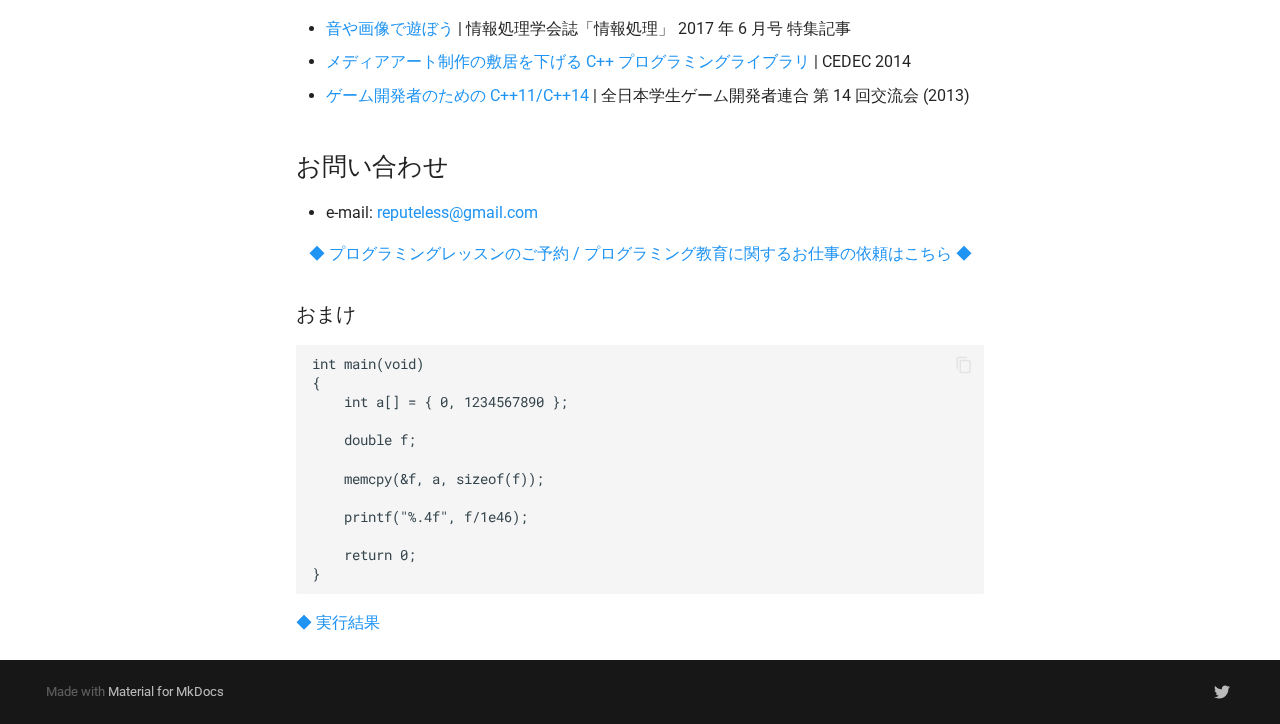
==== commit 1c13f59c: "update" ====
--- a/index.html
+++ b/index.html
@@ -626,8 +626,8 @@
 <ul>
 <li>モダン C++ プログラミング</li>
 <li>プログラミングツール開発</li>
-<li>プログラミング教育・指導</li>
-<li>子ども向けプログラミングワークショップ開催</li>
+<li>プログラミング指導</li>
+<li>プログラミングワークショップ開催</li>
 </ul>
 <h3 id="_3">プロジェクト<a class="headerlink" href="#_3" title="Permanent link">&para;</a></h3>
 <ul>
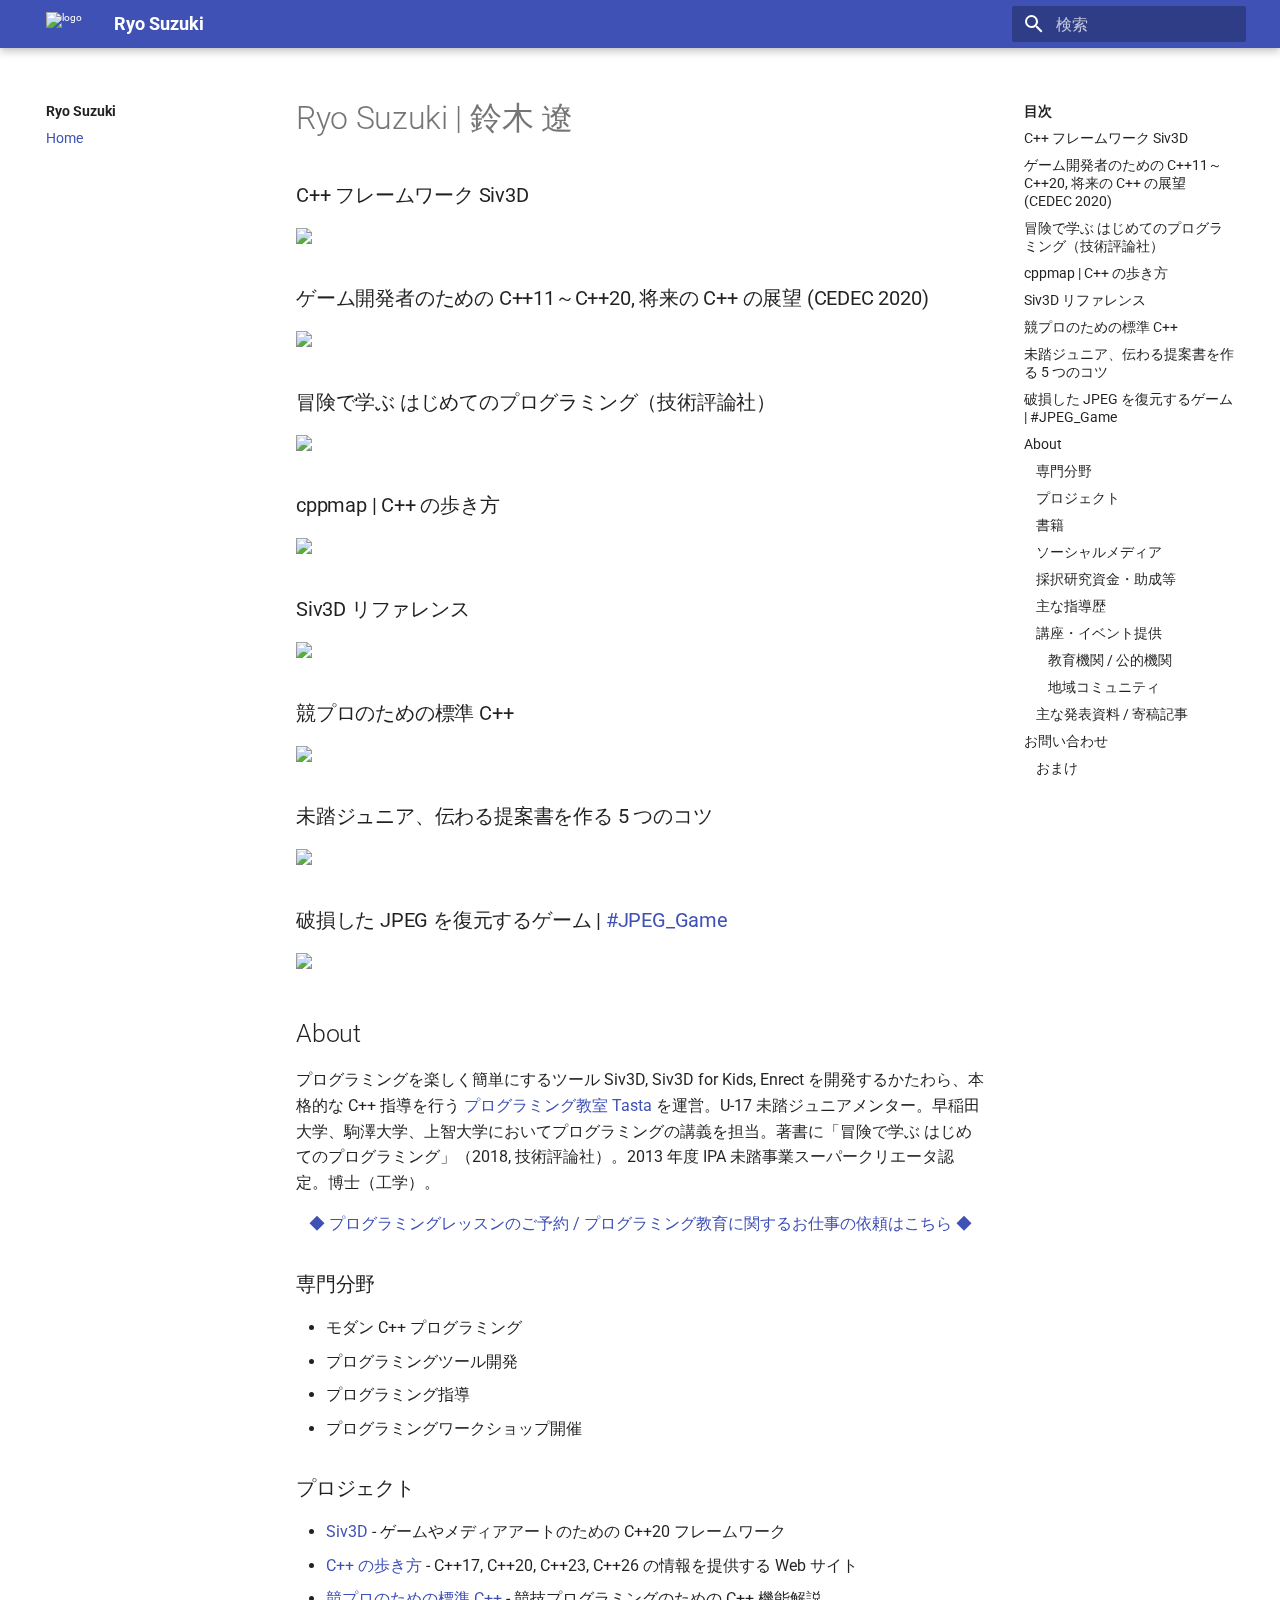
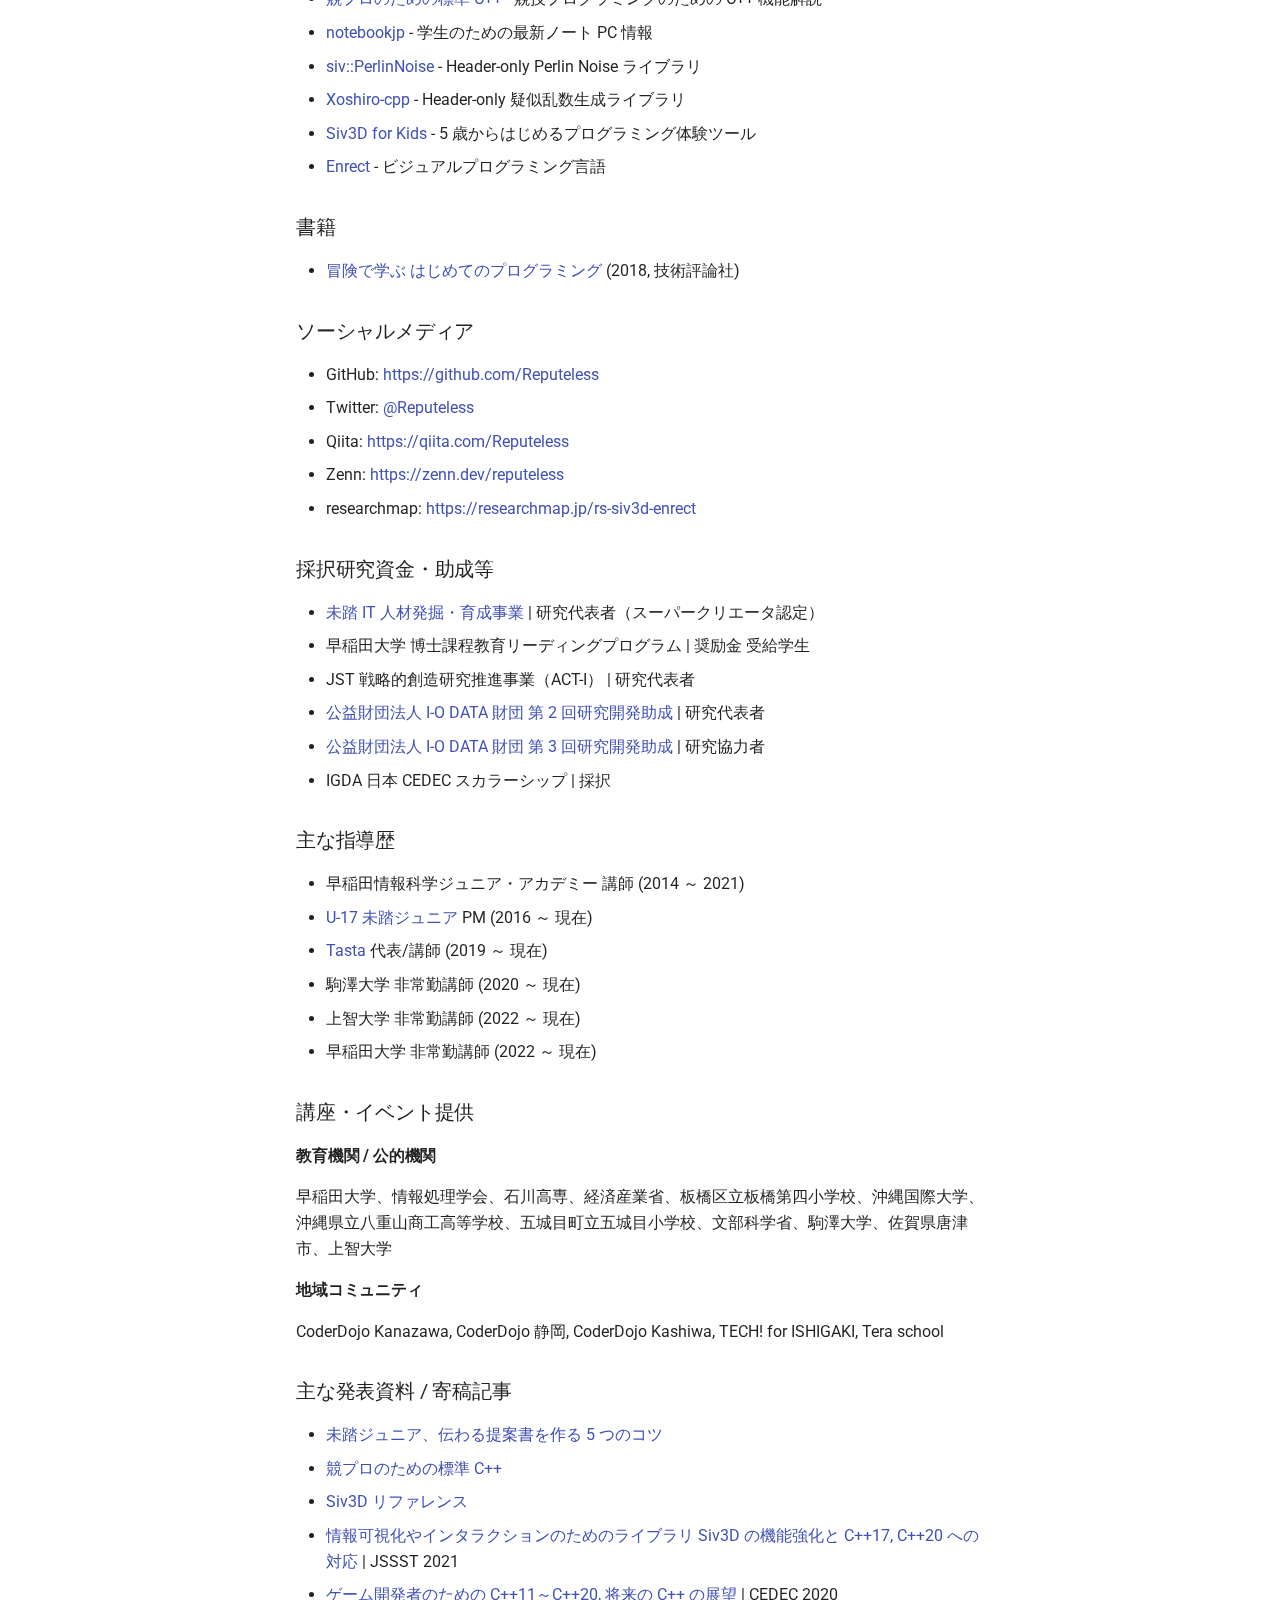
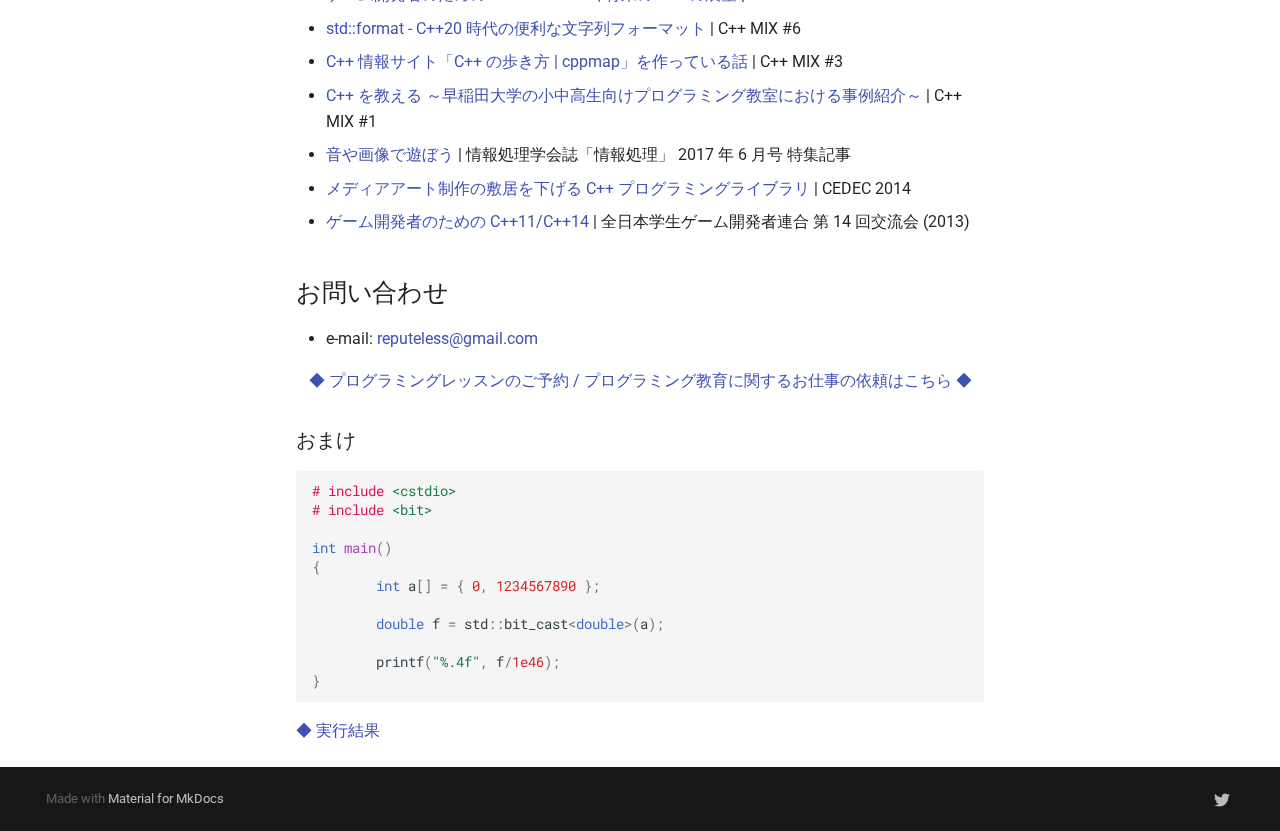
==== commit ba08bdb1: "update" ====
--- a/index.html
+++ b/index.html
@@ -9,14 +9,13 @@
         <meta name="description" content="Ryo Suzuki | 鈴木 遼, プログラミング指導、実績などのご案内">
       
       
-      
         <meta name="author" content="Ryo Suzuki">
       
       
-        <link rel="canonical" href="https://Ryo-Suzuki-Contact.github.io/">
+        <link rel="canonical" href="https://ryo-suzuki-contact.github.io/">
       
       <link rel="icon" href="assets/images/logo.png">
-      <meta name="generator" content="mkdocs-1.2.2, mkdocs-material-7.3.0">
+      <meta name="generator" content="mkdocs-1.2.3, mkdocs-material-8.2.5">
     
     
       
@@ -24,10 +23,10 @@
       
     
     
-      <link rel="stylesheet" href="assets/stylesheets/main.8b42a75e.min.css">
-      
-        
-        <link rel="stylesheet" href="assets/stylesheets/palette.3f5d1f46.min.css">
+      <link rel="stylesheet" href="assets/stylesheets/main.2d9f7617.min.css">
+      
+        
+        <link rel="stylesheet" href="assets/stylesheets/palette.e6a45f82.min.css">
         
           
           
@@ -39,20 +38,20 @@
     
       
         
+        
         <link rel="preconnect" href="https://fonts.gstatic.com" crossorigin>
-        <link rel="stylesheet" href="https://fonts.googleapis.com/css?family=Roboto:300,400,400i,700%7CRoboto+Mono&display=fallback">
-        <style>:root{--md-text-font-family:"Roboto";--md-code-font-family:"Roboto Mono"}</style>
-      
-    
+        <link rel="stylesheet" href="https://fonts.googleapis.com/css?family=Roboto:300,300i,400,400i,700,700i%7CRoboto+Mono:400,400i,700,700i&display=fallback">
+        <style>:root{--md-text-font:"Roboto";--md-code-font:"Roboto Mono"}</style>
+      
     
     
       <link rel="stylesheet" href="https://maxcdn.bootstrapcdn.com/font-awesome/latest/css/font-awesome.min.css">
     
       <link rel="stylesheet" href="contact_styles.css">
     
-    
-      
-
+    <script>__md_scope=new URL(".",location),__md_get=(e,_=localStorage,t=__md_scope)=>JSON.parse(_.getItem(t.pathname+"."+e)),__md_set=(e,_,t=localStorage,a=__md_scope)=>{try{t.setItem(a.pathname+"."+e,JSON.stringify(_))}catch(e){}}</script>
+    
+      
 
     
     
@@ -67,7 +66,6 @@
     <body dir="ltr" data-md-color-scheme="" data-md-color-primary="blue" data-md-color-accent="blue">
   
     
-    <script>function __prefix(e){return new URL(".",location).pathname+"."+e}function __get(e,t=localStorage){return JSON.parse(t.getItem(__prefix(e)))}</script>
     
     <input class="md-toggle" data-md-toggle="drawer" type="checkbox" id="__drawer" autocomplete="off">
     <input class="md-toggle" data-md-toggle="search" type="checkbox" id="__search" autocomplete="off">
@@ -83,6 +81,7 @@
     <div data-md-component="announce">
       
     </div>
+    
     
       
 
@@ -118,8 +117,7 @@
       <label class="md-header__button md-icon" for="__search">
         <svg xmlns="http://www.w3.org/2000/svg" viewBox="0 0 24 24"><path d="M9.5 3A6.5 6.5 0 0 1 16 9.5c0 1.61-.59 3.09-1.56 4.23l.27.27h.79l5 5-1.5 1.5-5-5v-.79l-.27-.27A6.516 6.516 0 0 1 9.5 16 6.5 6.5 0 0 1 3 9.5 6.5 6.5 0 0 1 9.5 3m0 2C7 5 5 7 5 9.5S7 14 9.5 14 14 12 14 9.5 12 5 9.5 5z"/></svg>
       </label>
-      
-<div class="md-search" data-md-component="search" role="dialog">
+      <div class="md-search" data-md-component="search" role="dialog">
   <label class="md-search__overlay" for="__search"></label>
   <div class="md-search__inner" role="search">
     <form class="md-search__form" name="search">
@@ -211,6 +209,7 @@
       </a>
       
         
+
 <nav class="md-nav md-nav--secondary" aria-label="目次">
   
   
@@ -318,7 +317,7 @@
         
           <li class="md-nav__item">
   <a href="#_6" class="md-nav__link">
-    ファンディング
+    採択研究資金・助成等
   </a>
   
 </li>
@@ -409,6 +408,7 @@
                 <div class="md-sidebar__scrollwrap">
                   <div class="md-sidebar__inner">
                     
+
 <nav class="md-nav md-nav--secondary" aria-label="目次">
   
   
@@ -516,7 +516,7 @@
         
           <li class="md-nav__item">
   <a href="#_6" class="md-nav__link">
-    ファンディング
+    採択研究資金・助成等
   </a>
   
 </li>
@@ -599,8 +599,9 @@
             <article class="md-content__inner md-typeset">
               
                 
-                
-                <h1 id="ryo-suzuki">Ryo Suzuki | 鈴木 遼<a class="headerlink" href="#ryo-suzuki" title="Permanent link">&para;</a></h1>
+
+
+<h1 id="ryo-suzuki">Ryo Suzuki | 鈴木 遼<a class="headerlink" href="#ryo-suzuki" title="Permanent link">&para;</a></h1>
 <h3 id="c-siv3d">C++ フレームワーク Siv3D<a class="headerlink" href="#c-siv3d" title="Permanent link">&para;</a></h3>
 <p><a href="https://github.com/Siv3D/OpenSiv3D" target="_blank"></p>
 <div class="noshadow"><img src="https://raw.githubusercontent.com/Siv3D/File/master/v6/logo.png"></div>
@@ -620,7 +621,7 @@
 <h3 id="jpeg-jpeg_game">破損した JPEG を復元するゲーム | <a href="https://twitter.com/hashtag/JPEG_Game?src=hashtag_click&amp;f=live">#JPEG_Game</a><a class="headerlink" href="#jpeg-jpeg_game" title="Permanent link">&para;</a></h3>
 <p><a href="https://siv3d.jp/web/sample/jpeg_game/jpeg_game.html" target="_blank"><div class="shadow"><img src="https://raw.githubusercontent.com/Reputeless/Reputeless/master/s3.jpg"></div></a></p>
 <h2 id="about">About<a class="headerlink" href="#about" title="Permanent link">&para;</a></h2>
-<p>早稲田大学 表現工学専攻 博士後期課程 在籍。プログラミングを楽しく簡単にするツール Siv3D, Siv3D for Kids, Enrect を開発するかたわら、早稲田情報科学ジュニア・アカデミー（早稲田大学）、U-17 未踏ジュニア、駒澤大学等にてプログラミング指導を行う。著書に「冒険で学ぶ はじめてのプログラミング」（2018, 技術評論社）。2013 年度 IPA 未踏事業スーパークリエータ認定、U-17 未踏ジュニア PM, <a href="https://siv3d.jp/tasta/">プログラミング教室 Tasta</a> 代表。</p>
+<p>プログラミングを楽しく簡単にするツール Siv3D, Siv3D for Kids, Enrect を開発するかたわら、本格的な C++ 指導を行う <a href="https://siv3d.jp/tasta/">プログラミング教室 Tasta</a> を運営。U-17 未踏ジュニアメンター。早稲田大学、駒澤大学、上智大学においてプログラミングの講義を担当。著書に「冒険で学ぶ はじめてのプログラミング」（2018, 技術評論社）。2013 年度 IPA 未踏事業スーパークリエータ認定。博士（工学）。</p>
 <p><center><a href="https://siv3d.jp/tasta/">◆ プログラミングレッスンのご予約 / プログラミング教育に関するお仕事の依頼はこちら ◆</a></center></p>
 <h3 id="_2">専門分野<a class="headerlink" href="#_2" title="Permanent link">&para;</a></h3>
 <ul>
@@ -633,10 +634,11 @@
 <ul>
 <li><a href="https://siv3d.github.io/ja-jp/">Siv3D</a> - ゲームやメディアアートのための C++20 フレームワーク</li>
 <li><a href="https://cppmap.github.io/">C++ の歩き方</a> - C++17, C++20, C++23, C++26 の情報を提供する Web サイト</li>
-<li><a href="https://siv3d-for-kids.github.io/">Siv3D for Kids</a> - 5 歳からはじめるプログラミング体験ツール</li>
+<li><a href="https://zenn.dev/reputeless/books/standard-cpp-for-competitive-programming">競プロのための標準 C++</a> - 競技プログラミングのための C++ 機能解説</li>
 <li><a href="https://notebookjp.github.io/">notebookjp</a> - 学生のための最新ノート PC 情報</li>
 <li><a href="https://github.com/Reputeless/PerlinNoise">siv::PerlinNoise</a> - Header-only Perlin Noise ライブラリ</li>
 <li><a href="https://github.com/Reputeless/Xoshiro-cpp">Xoshiro-cpp</a> - Header-only 疑似乱数生成ライブラリ</li>
+<li><a href="https://siv3d-for-kids.github.io/">Siv3D for Kids</a> - 5 歳からはじめるプログラミング体験ツール</li>
 <li><a href="https://enrect.org/">Enrect</a> - ビジュアルプログラミング言語</li>
 </ul>
 <h3 id="_4">書籍<a class="headerlink" href="#_4" title="Permanent link">&para;</a></h3>
@@ -651,7 +653,7 @@
 <li>Zenn: <a href="https://zenn.dev/reputeless">https://zenn.dev/reputeless</a></li>
 <li>researchmap: <a href="https://researchmap.jp/rs-siv3d-enrect">https://researchmap.jp/rs-siv3d-enrect</a></li>
 </ul>
-<h3 id="_6">ファンディング<a class="headerlink" href="#_6" title="Permanent link">&para;</a></h3>
+<h3 id="_6">採択研究資金・助成等<a class="headerlink" href="#_6" title="Permanent link">&para;</a></h3>
 <ul>
 <li><a href="https://www.ipa.go.jp/jinzai/mitou/2013/gaiyou_s-3">未踏 IT 人材発掘・育成事業</a> | 研究代表者（スーパークリエータ認定）</li>
 <li>早稲田大学 博士課程教育リーディングプログラム | 奨励金 受給学生</li>
@@ -666,10 +668,12 @@
 <li><a href="https://jr.mitou.org/">U-17 未踏ジュニア</a> PM (2016 ～ 現在)</li>
 <li><a href="https://siv3d.jp/tasta/">Tasta</a> 代表/講師 (2019 ～ 現在)</li>
 <li>駒澤大学 非常勤講師 (2020 ～ 現在)</li>
+<li>上智大学 非常勤講師 (2022 ～ 現在)</li>
+<li>早稲田大学 非常勤講師 (2022 ～ 現在)</li>
 </ul>
 <h3 id="_8">講座・イベント提供<a class="headerlink" href="#_8" title="Permanent link">&para;</a></h3>
 <h4 id="_9">教育機関 / 公的機関<a class="headerlink" href="#_9" title="Permanent link">&para;</a></h4>
-<p>早稲田大学、情報処理学会、石川高専、経済産業省、板橋区立板橋第四小学校、沖縄国際大学、沖縄県立八重山商工高等学校、五城目町立五城目小学校、文部科学省、駒澤大学、佐賀県唐津市</p>
+<p>早稲田大学、情報処理学会、石川高専、経済産業省、板橋区立板橋第四小学校、沖縄国際大学、沖縄県立八重山商工高等学校、五城目町立五城目小学校、文部科学省、駒澤大学、佐賀県唐津市、上智大学</p>
 <h4 id="_10">地域コミュニティ<a class="headerlink" href="#_10" title="Permanent link">&para;</a></h4>
 <p>CoderDojo Kanazawa, CoderDojo 静岡, CoderDojo Kashiwa, TECH! for ISHIGAKI, Tera school</p>
 <h3 id="_11">主な発表資料 / 寄稿記事<a class="headerlink" href="#_11" title="Permanent link">&para;</a></h3>
@@ -693,26 +697,19 @@
 </ul>
 <p><center><a href="https://siv3d.jp/tasta/">◆ プログラミングレッスンのご予約 / プログラミング教育に関するお仕事の依頼はこちら ◆</a></center></p>
 <h3 id="_13">おまけ<a class="headerlink" href="#_13" title="Permanent link">&para;</a></h3>
-<div class="codehilite"><pre><span></span><code><span class="kt">int</span><span class="w"> </span><span class="nf">main</span><span class="p">(</span><span class="kt">void</span><span class="p">)</span><span class="w"></span>
-<span class="p">{</span><span class="w"></span>
-<span class="w">    </span><span class="kt">int</span><span class="w"> </span><span class="n">a</span><span class="p">[]</span><span class="w"> </span><span class="o">=</span><span class="w"> </span><span class="p">{</span><span class="w"> </span><span class="mi">0</span><span class="p">,</span><span class="w"> </span><span class="mi">1234567890</span><span class="w"> </span><span class="p">};</span><span class="w"></span>
-
-<span class="w">    </span><span class="kt">double</span><span class="w"> </span><span class="n">f</span><span class="p">;</span><span class="w"></span>
-
-<span class="w">    </span><span class="n">memcpy</span><span class="p">(</span><span class="o">&amp;</span><span class="n">f</span><span class="p">,</span><span class="w"> </span><span class="n">a</span><span class="p">,</span><span class="w"> </span><span class="k">sizeof</span><span class="p">(</span><span class="n">f</span><span class="p">));</span><span class="w"></span>
-
-<span class="w">    </span><span class="n">printf</span><span class="p">(</span><span class="s">&quot;%.4f&quot;</span><span class="p">,</span><span class="w"> </span><span class="n">f</span><span class="o">/</span><span class="mf">1e46</span><span class="p">);</span><span class="w"></span>
-
-<span class="w">    </span><span class="k">return</span><span class="w"> </span><span class="mi">0</span><span class="p">;</span><span class="w"></span>
-<span class="p">}</span><span class="w"></span>
+<p><div class="highlight"><pre><span></span><code><a id="__codelineno-0-1" name="__codelineno-0-1" href="#__codelineno-0-1"></a><span class="cp">#</span><span class="w"> </span><span class="cp">include</span><span class="w"> </span><span class="cpf">&lt;cstdio&gt;</span><span class="cp"></span>
+<a id="__codelineno-0-2" name="__codelineno-0-2" href="#__codelineno-0-2"></a><span class="cp">#</span><span class="w"> </span><span class="cp">include</span><span class="w"> </span><span class="cpf">&lt;bit&gt;</span><span class="cp"></span>
+<a id="__codelineno-0-3" name="__codelineno-0-3" href="#__codelineno-0-3"></a>
+<a id="__codelineno-0-4" name="__codelineno-0-4" href="#__codelineno-0-4"></a><span class="kt">int</span><span class="w"> </span><span class="nf">main</span><span class="p">()</span><span class="w"></span>
+<a id="__codelineno-0-5" name="__codelineno-0-5" href="#__codelineno-0-5"></a><span class="p">{</span><span class="w"></span>
+<a id="__codelineno-0-6" name="__codelineno-0-6" href="#__codelineno-0-6"></a><span class="w">	</span><span class="kt">int</span><span class="w"> </span><span class="n">a</span><span class="p">[]</span><span class="w"> </span><span class="o">=</span><span class="w"> </span><span class="p">{</span><span class="w"> </span><span class="mi">0</span><span class="p">,</span><span class="w"> </span><span class="mi">1234567890</span><span class="w"> </span><span class="p">};</span><span class="w"></span>
+<a id="__codelineno-0-7" name="__codelineno-0-7" href="#__codelineno-0-7"></a><span class="w">     </span>
+<a id="__codelineno-0-8" name="__codelineno-0-8" href="#__codelineno-0-8"></a><span class="w">	</span><span class="kt">double</span><span class="w"> </span><span class="n">f</span><span class="w"> </span><span class="o">=</span><span class="w"> </span><span class="n">std</span><span class="o">::</span><span class="n">bit_cast</span><span class="o">&lt;</span><span class="kt">double</span><span class="o">&gt;</span><span class="p">(</span><span class="n">a</span><span class="p">);</span><span class="w"></span>
+<a id="__codelineno-0-9" name="__codelineno-0-9" href="#__codelineno-0-9"></a>
+<a id="__codelineno-0-10" name="__codelineno-0-10" href="#__codelineno-0-10"></a><span class="w">	</span><span class="n">printf</span><span class="p">(</span><span class="s">&quot;%.4f&quot;</span><span class="p">,</span><span class="w"> </span><span class="n">f</span><span class="o">/</span><span class="mf">1e46</span><span class="p">);</span><span class="w"></span>
+<a id="__codelineno-0-11" name="__codelineno-0-11" href="#__codelineno-0-11"></a><span class="p">}</span><span class="w"></span>
 </code></pre></div>
-
-<p><a href="https://ideone.com/Jw60cZ">◆ 実行結果</a></p>
-                
-              
-              
-                
-
+<a href="https://wandbox.org/permlink/KGAOoAGXMxyMDQxA">◆ 実行結果</a></p>
 
               
             </article>
@@ -721,35 +718,33 @@
         
       </main>
       
-        
-<footer class="md-footer">
+        <footer class="md-footer">
   
   <div class="md-footer-meta md-typeset">
     <div class="md-footer-meta__inner md-grid">
-      <div class="md-footer-copyright">
-        
-        
-          Made with
-          <a href="https://squidfunk.github.io/mkdocs-material/" target="_blank" rel="noopener">
-            Material for MkDocs
-          </a>
-        
-        
-      </div>
-      
-  <div class="md-footer-social">
-    
-      
-      
-        
-        
-      
-      <a href="https://twitter.com/Reputeless" target="_blank" rel="noopener" title="twitter.com" class="md-footer-social__link">
-        <svg xmlns="http://www.w3.org/2000/svg" viewBox="0 0 512 512"><path d="M459.37 151.716c.325 4.548.325 9.097.325 13.645 0 138.72-105.583 298.558-298.558 298.558-59.452 0-114.68-17.219-161.137-47.106 8.447.974 16.568 1.299 25.34 1.299 49.055 0 94.213-16.568 130.274-44.832-46.132-.975-84.792-31.188-98.112-72.772 6.498.974 12.995 1.624 19.818 1.624 9.421 0 18.843-1.3 27.614-3.573-48.081-9.747-84.143-51.98-84.143-102.985v-1.299c13.969 7.797 30.214 12.67 47.431 13.319-28.264-18.843-46.781-51.005-46.781-87.391 0-19.492 5.197-37.36 14.294-52.954 51.655 63.675 129.3 105.258 216.365 109.807-1.624-7.797-2.599-15.918-2.599-24.04 0-57.828 46.782-104.934 104.934-104.934 30.213 0 57.502 12.67 76.67 33.137 23.715-4.548 46.456-13.32 66.599-25.34-7.798 24.366-24.366 44.833-46.132 57.827 21.117-2.273 41.584-8.122 60.426-16.243-14.292 20.791-32.161 39.308-52.628 54.253z"/></svg>
-      </a>
-    
-  </div>
-
+      <div class="md-copyright">
+  
+  
+    Made with
+    <a href="https://squidfunk.github.io/mkdocs-material/" target="_blank" rel="noopener">
+      Material for MkDocs
+    </a>
+  
+</div>
+      
+        <div class="md-social">
+  
+    
+    
+      
+      
+    
+    <a href="https://twitter.com/Reputeless" target="_blank" rel="noopener" title="twitter.com" class="md-social__link">
+      <svg xmlns="http://www.w3.org/2000/svg" viewBox="0 0 512 512"><!--! Font Awesome Free 6.0.0 by @fontawesome - https://fontawesome.com License - https://fontawesome.com/license/free (Icons: CC BY 4.0, Fonts: SIL OFL 1.1, Code: MIT License) Copyright 2022 Fonticons, Inc.--><path d="M459.37 151.716c.325 4.548.325 9.097.325 13.645 0 138.72-105.583 298.558-298.558 298.558-59.452 0-114.68-17.219-161.137-47.106 8.447.974 16.568 1.299 25.34 1.299 49.055 0 94.213-16.568 130.274-44.832-46.132-.975-84.792-31.188-98.112-72.772 6.498.974 12.995 1.624 19.818 1.624 9.421 0 18.843-1.3 27.614-3.573-48.081-9.747-84.143-51.98-84.143-102.985v-1.299c13.969 7.797 30.214 12.67 47.431 13.319-28.264-18.843-46.781-51.005-46.781-87.391 0-19.492 5.197-37.36 14.294-52.954 51.655 63.675 129.3 105.258 216.365 109.807-1.624-7.797-2.599-15.918-2.599-24.04 0-57.828 46.782-104.934 104.934-104.934 30.213 0 57.502 12.67 76.67 33.137 23.715-4.548 46.456-13.32 66.599-25.34-7.798 24.366-24.366 44.833-46.132 57.827 21.117-2.273 41.584-8.122 60.426-16.243-14.292 20.791-32.161 39.308-52.628 54.253z"/></svg>
+    </a>
+  
+</div>
+      
     </div>
   </div>
 </footer>
@@ -758,10 +753,10 @@
     <div class="md-dialog" data-md-component="dialog">
       <div class="md-dialog__inner md-typeset"></div>
     </div>
-    <script id="__config" type="application/json">{"base": ".", "features": ["instant", "tabs"], "translations": {"clipboard.copy": "\u30af\u30ea\u30c3\u30d7\u30dc\u30fc\u30c9\u3078\u30b3\u30d4\u30fc", "clipboard.copied": "\u30b3\u30d4\u30fc\u3057\u307e\u3057\u305f", "search.config.lang": "ja", "search.config.pipeline": "trimmer, stemmer", "search.config.separator": "[\\s\\-\u3000\u3001\u3002\uff0c\uff0e]+", "search.placeholder": "\u691c\u7d22", "search.result.placeholder": "\u691c\u7d22\u30ad\u30fc\u30ef\u30fc\u30c9\u3092\u5165\u529b\u3057\u3066\u304f\u3060\u3055\u3044", "search.result.none": "\u4f55\u3082\u898b\u3064\u304b\u308a\u307e\u305b\u3093\u3067\u3057\u305f", "search.result.one": "1\u4ef6\u898b\u3064\u304b\u308a\u307e\u3057\u305f", "search.result.other": "#\u4ef6\u898b\u3064\u304b\u308a\u307e\u3057\u305f", "search.result.more.one": "\u3053\u306e\u30da\u30fc\u30b8\u5185\u306b\u3082\u30461\u4ef6\u898b\u3064\u304b\u308a\u307e\u3057\u305f", "search.result.more.other": "\u3053\u306e\u30da\u30fc\u30b8\u5185\u306b\u3042\u3068#\u4ef6\u898b\u3064\u304b\u308a\u307e\u3057\u305f", "search.result.term.missing": "\u691c\u7d22\u306b\u542b\u307e\u308c\u306a\u3044", "select.version.title": "Select version"}, "search": "assets/javascripts/workers/search.f8263e09.min.js", "version": null}</script>
-    
-    
-      <script src="assets/javascripts/bundle.4fc53ad4.min.js"></script>
+    <script id="__config" type="application/json">{"base": ".", "features": ["instant", "tabs"], "translations": {"clipboard.copy": "\u30af\u30ea\u30c3\u30d7\u30dc\u30fc\u30c9\u3078\u30b3\u30d4\u30fc", "clipboard.copied": "\u30b3\u30d4\u30fc\u3057\u307e\u3057\u305f", "search.config.lang": "ja", "search.config.pipeline": "trimmer, stemmer", "search.config.separator": "[\\s\\-\u3000\u3001\u3002\uff0c\uff0e]+", "search.placeholder": "\u691c\u7d22", "search.result.placeholder": "\u691c\u7d22\u30ad\u30fc\u30ef\u30fc\u30c9\u3092\u5165\u529b\u3057\u3066\u304f\u3060\u3055\u3044", "search.result.none": "\u4f55\u3082\u898b\u3064\u304b\u308a\u307e\u305b\u3093\u3067\u3057\u305f", "search.result.one": "1\u4ef6\u898b\u3064\u304b\u308a\u307e\u3057\u305f", "search.result.other": "#\u4ef6\u898b\u3064\u304b\u308a\u307e\u3057\u305f", "search.result.more.one": "\u3053\u306e\u30da\u30fc\u30b8\u5185\u306b\u3082\u30461\u4ef6\u898b\u3064\u304b\u308a\u307e\u3057\u305f", "search.result.more.other": "\u3053\u306e\u30da\u30fc\u30b8\u5185\u306b\u3042\u3068#\u4ef6\u898b\u3064\u304b\u308a\u307e\u3057\u305f", "search.result.term.missing": "\u691c\u7d22\u306b\u542b\u307e\u308c\u306a\u3044", "select.version.title": "Select version"}, "search": "assets/javascripts/workers/search.bd0b6b67.min.js"}</script>
+    
+    
+      <script src="assets/javascripts/bundle.467223ff.min.js"></script>
       
     
   </body>
--- a/assets/stylesheets/main.2d9f7617.min.css
+++ b/assets/stylesheets/main.2d9f7617.min.css
@@ -0,0 +1 @@
+@charset "UTF-8";html{-webkit-text-size-adjust:none;-moz-text-size-adjust:none;-ms-text-size-adjust:none;text-size-adjust:none;box-sizing:border-box}*,:after,:before{box-sizing:inherit}@media (prefers-reduced-motion){*,:after,:before{transition:none!important}}body{margin:0}a,button,input,label{-webkit-tap-highlight-color:transparent}a{color:inherit;text-decoration:none}hr{border:0;box-sizing:content-box;display:block;height:.05rem;overflow:visible;padding:0}small{font-size:80%}sub,sup{line-height:1em}img{border-style:none}table{border-collapse:separate;border-spacing:0}td,th{font-weight:400;vertical-align:top}button{background:transparent;border:0;font-family:inherit;font-size:inherit;margin:0;padding:0}input{border:0;outline:none}:root{--md-default-fg-color:rgba(0,0,0,.87);--md-default-fg-color--light:rgba(0,0,0,.54);--md-default-fg-color--lighter:rgba(0,0,0,.32);--md-default-fg-color--lightest:rgba(0,0,0,.07);--md-default-bg-color:#fff;--md-default-bg-color--light:hsla(0,0%,100%,.7);--md-default-bg-color--lighter:hsla(0,0%,100%,.3);--md-default-bg-color--lightest:hsla(0,0%,100%,.12);--md-primary-fg-color:#4051b5;--md-primary-fg-color--light:#5d6cc0;--md-primary-fg-color--dark:#303fa1;--md-primary-bg-color:#fff;--md-primary-bg-color--light:hsla(0,0%,100%,.7);--md-accent-fg-color:#526cfe;--md-accent-fg-color--transparent:rgba(82,108,254,.1);--md-accent-bg-color:#fff;--md-accent-bg-color--light:hsla(0,0%,100%,.7);--md-shadow-z1:0 0.2rem 0.5rem rgba(0,0,0,.05),0 0 0.05rem rgba(0,0,0,.1);--md-shadow-z2:0 0.2rem 0.5rem rgba(0,0,0,.1),0 0 0.05rem rgba(0,0,0,.25);--md-shadow-z3:0 0.2rem 0.5rem rgba(0,0,0,.2),0 0 0.05rem rgba(0,0,0,.35)}:root>*{--md-code-fg-color:#36464e;--md-code-bg-color:#f5f5f5;--md-code-hl-color:rgba(255,255,0,.5);--md-code-hl-number-color:#d52a2a;--md-code-hl-special-color:#db1457;--md-code-hl-function-color:#a846b9;--md-code-hl-constant-color:#6e59d9;--md-code-hl-keyword-color:#3f6ec6;--md-code-hl-string-color:#1c7d4d;--md-code-hl-name-color:var(--md-code-fg-color);--md-code-hl-operator-color:var(--md-default-fg-color--light);--md-code-hl-punctuation-color:var(--md-default-fg-color--light);--md-code-hl-comment-color:var(--md-default-fg-color--light);--md-code-hl-generic-color:var(--md-default-fg-color--light);--md-code-hl-variable-color:var(--md-default-fg-color--light);--md-typeset-color:var(--md-default-fg-color);--md-typeset-a-color:var(--md-primary-fg-color);--md-typeset-mark-color:rgba(255,255,0,.5);--md-typeset-del-color:rgba(245,80,61,.15);--md-typeset-ins-color:rgba(11,213,112,.15);--md-typeset-kbd-color:#fafafa;--md-typeset-kbd-accent-color:#fff;--md-typeset-kbd-border-color:#b8b8b8;--md-typeset-table-color:rgba(0,0,0,.12);--md-admonition-fg-color:var(--md-default-fg-color);--md-admonition-bg-color:var(--md-default-bg-color);--md-footer-fg-color:#fff;--md-footer-fg-color--light:hsla(0,0%,100%,.7);--md-footer-fg-color--lighter:hsla(0,0%,100%,.3);--md-footer-bg-color:rgba(0,0,0,.87);--md-footer-bg-color--dark:rgba(0,0,0,.32)}.md-icon svg{fill:currentcolor;display:block;height:1.2rem;width:1.2rem}body{-webkit-font-smoothing:antialiased;-moz-osx-font-smoothing:grayscale;--md-text-font-family:var(--md-text-font,_),-apple-system,BlinkMacSystemFont,Helvetica,Arial,sans-serif;--md-code-font-family:var(--md-code-font,_),SFMono-Regular,Consolas,Menlo,monospace}body,input{font-feature-settings:"kern","liga";font-family:var(--md-text-font-family)}body,code,input,kbd,pre{color:var(--md-typeset-color)}code,kbd,pre{font-feature-settings:"kern";font-family:var(--md-code-font-family)}:root{--md-typeset-table-sort-icon:url('data:image/svg+xml;charset=utf-8,<svg xmlns="http://www.w3.org/2000/svg" viewBox="0 0 24 24"><path d="m18 21-4-4h3V7h-3l4-4 4 4h-3v10h3M2 19v-2h10v2M2 13v-2h7v2M2 7V5h4v2H2z"/></svg>');--md-typeset-table-sort-icon--asc:url('data:image/svg+xml;charset=utf-8,<svg xmlns="http://www.w3.org/2000/svg" viewBox="0 0 24 24"><path d="M19 17h3l-4 4-4-4h3V3h2M2 17h10v2H2M6 5v2H2V5m0 6h7v2H2v-2z"/></svg>');--md-typeset-table-sort-icon--desc:url('data:image/svg+xml;charset=utf-8,<svg xmlns="http://www.w3.org/2000/svg" viewBox="0 0 24 24"><path d="M19 7h3l-4-4-4 4h3v14h2M2 17h10v2H2M6 5v2H2V5m0 6h7v2H2v-2z"/></svg>')}.md-typeset{-webkit-print-color-adjust:exact;color-adjust:exact;font-size:.8rem;line-height:1.6}@media print{.md-typeset{font-size:.68rem}}.md-typeset blockquote,.md-typeset dl,.md-typeset figure,.md-typeset ol,.md-typeset pre,.md-typeset ul{margin-bottom:1em;margin-top:1em}.md-typeset h1{color:var(--md-default-fg-color--light);font-size:2em;line-height:1.3;margin:0 0 1.25em}.md-typeset h1,.md-typeset h2{font-weight:300;letter-spacing:-.01em}.md-typeset h2{font-size:1.5625em;line-height:1.4;margin:1.6em 0 .64em}.md-typeset h3{font-size:1.25em;font-weight:400;letter-spacing:-.01em;line-height:1.5;margin:1.6em 0 .8em}.md-typeset h2+h3{margin-top:.8em}.md-typeset h4{font-weight:700;letter-spacing:-.01em;margin:1em 0}.md-typeset h5,.md-typeset h6{color:var(--md-default-fg-color--light);font-size:.8em;font-weight:700;letter-spacing:-.01em;margin:1.25em 0}.md-typeset h5{text-transform:uppercase}.md-typeset hr{border-bottom:.05rem solid var(--md-default-fg-color--lightest);display:flow-root;margin:1.5em 0}.md-typeset a{color:var(--md-typeset-a-color);word-break:break-word}.md-typeset a,.md-typeset a:before{transition:color 125ms}.md-typeset a:focus,.md-typeset a:hover{color:var(--md-accent-fg-color)}.md-typeset a.focus-visible{outline-color:var(--md-accent-fg-color);outline-offset:.2rem}.md-typeset code,.md-typeset kbd,.md-typeset pre{color:var(--md-code-fg-color);direction:ltr}@media print{.md-typeset code,.md-typeset kbd,.md-typeset pre{white-space:pre-wrap}}.md-typeset code{background-color:var(--md-code-bg-color);border-radius:.1rem;-webkit-box-decoration-break:clone;box-decoration-break:clone;font-size:.85em;padding:0 .2941176471em;word-break:break-word}.md-typeset code:not(.focus-visible){-webkit-tap-highlight-color:transparent;outline:none}.md-typeset a code{color:currentcolor}.md-typeset pre{display:flow-root;line-height:1.4;position:relative}.md-typeset pre>code{-webkit-box-decoration-break:slice;box-decoration-break:slice;box-shadow:none;display:block;margin:0;outline-color:var(--md-accent-fg-color);overflow:auto;padding:.7720588235em 1.1764705882em;scrollbar-color:var(--md-default-fg-color--lighter) transparent;scrollbar-width:thin;touch-action:auto;word-break:normal}.md-typeset pre>code:hover{scrollbar-color:var(--md-accent-fg-color) transparent}.md-typeset pre>code::-webkit-scrollbar{height:.2rem;width:.2rem}.md-typeset pre>code::-webkit-scrollbar-thumb{background-color:var(--md-default-fg-color--lighter)}.md-typeset pre>code::-webkit-scrollbar-thumb:hover{background-color:var(--md-accent-fg-color)}.md-typeset kbd{background-color:var(--md-typeset-kbd-color);border-radius:.1rem;box-shadow:0 .1rem 0 .05rem var(--md-typeset-kbd-border-color),0 .1rem 0 var(--md-typeset-kbd-border-color),0 -.1rem .2rem var(--md-typeset-kbd-accent-color) inset;color:var(--md-default-fg-color);display:inline-block;font-size:.75em;padding:0 .6666666667em;vertical-align:text-top;word-break:break-word}.md-typeset mark{background-color:var(--md-typeset-mark-color);-webkit-box-decoration-break:clone;box-decoration-break:clone;color:inherit;word-break:break-word}.md-typeset abbr{border-bottom:.05rem dotted var(--md-default-fg-color--light);cursor:help;text-decoration:none}@media (hover:none){.md-typeset abbr{position:relative}.md-typeset abbr[title]:-webkit-any(:focus,:hover):after{background-color:var(--md-default-fg-color);border-radius:.1rem;box-shadow:var(--md-shadow-z3);color:var(--md-default-bg-color);content:attr(title);display:inline-block;font-size:.7rem;margin-top:2em;max-width:80%;min-width:-webkit-max-content;min-width:max-content;padding:.2rem .3rem;position:absolute;width:auto}.md-typeset abbr[title]:-moz-any(:focus,:hover):after{background-color:var(--md-default-fg-color);border-radius:.1rem;box-shadow:var(--md-shadow-z3);color:var(--md-default-bg-color);content:attr(title);display:inline-block;font-size:.7rem;margin-top:2em;max-width:80%;min-width:-moz-max-content;min-width:max-content;padding:.2rem .3rem;position:absolute;width:auto}[dir=ltr] .md-typeset abbr[title]:-webkit-any(:focus,:hover):after{left:0}[dir=ltr] .md-typeset abbr[title]:-moz-any(:focus,:hover):after{left:0}[dir=ltr] .md-typeset abbr[title]:is(:focus,:hover):after{left:0}[dir=rtl] .md-typeset abbr[title]:-webkit-any(:focus,:hover):after{right:0}[dir=rtl] .md-typeset abbr[title]:-moz-any(:focus,:hover):after{right:0}[dir=rtl] .md-typeset abbr[title]:is(:focus,:hover):after{right:0}.md-typeset abbr[title]:is(:focus,:hover):after{background-color:var(--md-default-fg-color);border-radius:.1rem;box-shadow:var(--md-shadow-z3);color:var(--md-default-bg-color);content:attr(title);display:inline-block;font-size:.7rem;margin-top:2em;max-width:80%;min-width:-webkit-max-content;min-width:-moz-max-content;min-width:max-content;padding:.2rem .3rem;position:absolute;width:auto}}.md-typeset small{opacity:.75}[dir=ltr] .md-typeset sub,[dir=ltr] .md-typeset sup{margin-left:.078125em}[dir=rtl] .md-typeset sub,[dir=rtl] .md-typeset sup{margin-right:.078125em}[dir=ltr] .md-typeset blockquote{padding-left:.6rem}[dir=rtl] .md-typeset blockquote{padding-right:.6rem}[dir=ltr] .md-typeset blockquote{border-left:.2rem solid var(--md-default-fg-color--lighter)}[dir=rtl] .md-typeset blockquote{border-right:.2rem solid var(--md-default-fg-color--lighter)}.md-typeset blockquote{color:var(--md-default-fg-color--light);margin-left:0;margin-right:0}.md-typeset ul{list-style-type:disc}[dir=ltr] .md-typeset ol,[dir=ltr] .md-typeset ul{margin-left:.625em}[dir=rtl] .md-typeset ol,[dir=rtl] .md-typeset ul{margin-right:.625em}.md-typeset ol,.md-typeset ul{padding:0}.md-typeset ol:not([hidden]),.md-typeset ul:not([hidden]){display:flow-root}.md-typeset ol ol,.md-typeset ul ol{list-style-type:lower-alpha}.md-typeset ol ol ol,.md-typeset ul ol ol{list-style-type:lower-roman}[dir=ltr] .md-typeset ol li,[dir=ltr] .md-typeset ul li{margin-left:1.25em}[dir=rtl] .md-typeset ol li,[dir=rtl] .md-typeset ul li{margin-right:1.25em}.md-typeset ol li,.md-typeset ul li{margin-bottom:.5em}.md-typeset ol li blockquote,.md-typeset ol li p,.md-typeset ul li blockquote,.md-typeset ul li p{margin:.5em 0}.md-typeset ol li:last-child,.md-typeset ul li:last-child{margin-bottom:0}.md-typeset ol li :-webkit-any(ul,ol),.md-typeset ul li :-webkit-any(ul,ol){margin-bottom:.5em;margin-top:.5em}.md-typeset ol li :-moz-any(ul,ol),.md-typeset ul li :-moz-any(ul,ol){margin-bottom:.5em;margin-top:.5em}[dir=ltr] .md-typeset ol li :-webkit-any(ul,ol),[dir=ltr] .md-typeset ul li :-webkit-any(ul,ol){margin-left:.625em}[dir=ltr] .md-typeset ol li :-moz-any(ul,ol),[dir=ltr] .md-typeset ul li :-moz-any(ul,ol){margin-left:.625em}[dir=ltr] .md-typeset ol li :is(ul,ol),[dir=ltr] .md-typeset ul li :is(ul,ol){margin-left:.625em}[dir=rtl] .md-typeset ol li :-webkit-any(ul,ol),[dir=rtl] .md-typeset ul li :-webkit-any(ul,ol){margin-right:.625em}[dir=rtl] .md-typeset ol li :-moz-any(ul,ol),[dir=rtl] .md-typeset ul li :-moz-any(ul,ol){margin-right:.625em}[dir=rtl] .md-typeset ol li :is(ul,ol),[dir=rtl] .md-typeset ul li :is(ul,ol){margin-right:.625em}.md-typeset ol li :is(ul,ol),.md-typeset ul li :is(ul,ol){margin-bottom:.5em;margin-top:.5em}[dir=ltr] .md-typeset dd{margin-left:1.875em}[dir=rtl] .md-typeset dd{margin-right:1.875em}.md-typeset dd{margin-bottom:1.5em;margin-top:1em}.md-typeset img,.md-typeset svg{height:auto;max-width:100%}.md-typeset img[align=left],.md-typeset svg[align=left]{margin:1em 1em 1em 0}.md-typeset img[align=right],.md-typeset svg[align=right]{margin:1em 0 1em 1em}.md-typeset img[align]:only-child,.md-typeset svg[align]:only-child{margin-top:0}.md-typeset img[src$="#only-dark"]{display:none}.md-typeset figure{display:flow-root;margin:1em auto;max-width:100%;text-align:center;width:-webkit-fit-content;width:-moz-fit-content;width:fit-content}.md-typeset figure img{display:block}.md-typeset figcaption{font-style:italic;margin:1em auto;max-width:24rem}.md-typeset iframe{max-width:100%}.md-typeset table:not([class]){background-color:var(--md-default-bg-color);border:.05rem solid var(--md-typeset-table-color);border-radius:.1rem;display:inline-block;font-size:.64rem;max-width:100%;overflow:auto;touch-action:auto}@media print{.md-typeset table:not([class]){display:table}}.md-typeset table:not([class])+*{margin-top:1.5em}.md-typeset table:not([class]) :-webkit-any(th,td)>:first-child{margin-top:0}.md-typeset table:not([class]) :-moz-any(th,td)>:first-child{margin-top:0}.md-typeset table:not([class]) :is(th,td)>:first-child{margin-top:0}.md-typeset table:not([class]) :-webkit-any(th,td)>:last-child{margin-bottom:0}.md-typeset table:not([class]) :-moz-any(th,td)>:last-child{margin-bottom:0}.md-typeset table:not([class]) :is(th,td)>:last-child{margin-bottom:0}.md-typeset table:not([class]) :-webkit-any(th,td):not([align]){text-align:left}.md-typeset table:not([class]) :-moz-any(th,td):not([align]){text-align:left}.md-typeset table:not([class]) :is(th,td):not([align]){text-align:left}[dir=rtl] .md-typeset table:not([class]) :-webkit-any(th,td):not([align]){text-align:right}[dir=rtl] .md-typeset table:not([class]) :-moz-any(th,td):not([align]){text-align:right}[dir=rtl] .md-typeset table:not([class]) :is(th,td):not([align]){text-align:right}.md-typeset table:not([class]) th{font-weight:700;min-width:5rem;padding:.9375em 1.25em;vertical-align:top}.md-typeset table:not([class]) th a{color:inherit}.md-typeset table:not([class]) td{border-top:.05rem solid var(--md-typeset-table-color);padding:.9375em 1.25em;vertical-align:top}.md-typeset table:not([class]) tbody tr{transition:background-color 125ms}.md-typeset table:not([class]) tbody tr:hover{background-color:rgba(0,0,0,.035);box-shadow:0 .05rem 0 var(--md-default-bg-color) inset}.md-typeset table:not([class]) a{word-break:normal}.md-typeset table th[role=columnheader]{cursor:pointer}[dir=ltr] .md-typeset table th[role=columnheader]:after{margin-left:.5em}[dir=rtl] .md-typeset table th[role=columnheader]:after{margin-right:.5em}.md-typeset table th[role=columnheader]:after{content:"";display:inline-block;height:1.2em;-webkit-mask-image:var(--md-typeset-table-sort-icon);mask-image:var(--md-typeset-table-sort-icon);-webkit-mask-repeat:no-repeat;mask-repeat:no-repeat;-webkit-mask-size:contain;mask-size:contain;transition:background-color 125ms;vertical-align:text-bottom;width:1.2em}.md-typeset table th[role=columnheader]:hover:after{background-color:var(--md-default-fg-color--lighter)}.md-typeset table th[role=columnheader][aria-sort=ascending]:after{background-color:var(--md-default-fg-color--light);-webkit-mask-image:var(--md-typeset-table-sort-icon--asc);mask-image:var(--md-typeset-table-sort-icon--asc)}.md-typeset table th[role=columnheader][aria-sort=descending]:after{background-color:var(--md-default-fg-color--light);-webkit-mask-image:var(--md-typeset-table-sort-icon--desc);mask-image:var(--md-typeset-table-sort-icon--desc)}.md-typeset__scrollwrap{margin:1em -.8rem;overflow-x:auto;touch-action:auto}.md-typeset__table{display:inline-block;margin-bottom:.5em;padding:0 .8rem}@media print{.md-typeset__table{display:block}}html .md-typeset__table table{display:table;margin:0;overflow:hidden;width:100%}@media screen and (max-width:44.9375em){.md-content__inner>pre{margin:1em -.8rem}.md-content__inner>pre code{border-radius:0}}.md-banner{background-color:var(--md-footer-bg-color);color:var(--md-footer-fg-color);overflow:auto}@media print{.md-banner{display:none}}.md-banner--warning{background:var(--md-typeset-mark-color);color:var(--md-default-fg-color)}.md-banner__inner{font-size:.7rem;margin:.6rem auto;padding:0 .8rem}html{font-size:125%;height:100%;overflow-x:hidden}@media screen and (min-width:100em){html{font-size:137.5%}}@media screen and (min-width:125em){html{font-size:150%}}body{background-color:var(--md-default-bg-color);display:flex;flex-direction:column;font-size:.5rem;min-height:100%;position:relative;width:100%}@media print{body{display:block}}@media screen and (max-width:59.9375em){body[data-md-state=lock]{position:fixed}}.md-grid{margin-left:auto;margin-right:auto;max-width:61rem}.md-container{display:flex;flex-direction:column;flex-grow:1}@media print{.md-container{display:block}}.md-main{flex-grow:1}.md-main__inner{display:flex;height:100%;margin-top:1.5rem}.md-ellipsis{overflow:hidden;text-overflow:ellipsis;white-space:nowrap}.md-toggle{display:none}.md-option{height:0;opacity:0;position:absolute;width:0}.md-option:checked+label:not([hidden]){display:block}.md-option.focus-visible+label{outline-color:var(--md-accent-fg-color);outline-style:auto}.md-skip{background-color:var(--md-default-fg-color);border-radius:.1rem;color:var(--md-default-bg-color);font-size:.64rem;margin:.5rem;opacity:0;outline-color:var(--md-accent-fg-color);padding:.3rem .5rem;position:fixed;transform:translateY(.4rem);z-index:-1}.md-skip:focus{opacity:1;transform:translateY(0);transition:transform .25s cubic-bezier(.4,0,.2,1),opacity 175ms 75ms;z-index:10}@page{margin:25mm}:root{--md-clipboard-icon:url('data:image/svg+xml;charset=utf-8,<svg xmlns="http://www.w3.org/2000/svg" viewBox="0 0 24 24"><path d="M19 21H8V7h11m0-2H8a2 2 0 0 0-2 2v14a2 2 0 0 0 2 2h11a2 2 0 0 0 2-2V7a2 2 0 0 0-2-2m-3-4H4a2 2 0 0 0-2 2v14h2V3h12V1z"/></svg>')}.md-clipboard{border-radius:.1rem;color:var(--md-default-fg-color--lightest);cursor:pointer;height:1.5em;outline-color:var(--md-accent-fg-color);outline-offset:.1rem;position:absolute;right:.5em;top:.5em;transition:color .25s;width:1.5em;z-index:1}@media print{.md-clipboard{display:none}}.md-clipboard:not(.focus-visible){-webkit-tap-highlight-color:transparent;outline:none}:hover>.md-clipboard{color:var(--md-default-fg-color--light)}.md-clipboard:-webkit-any(:focus,:hover){color:var(--md-accent-fg-color)}.md-clipboard:-moz-any(:focus,:hover){color:var(--md-accent-fg-color)}.md-clipboard:is(:focus,:hover){color:var(--md-accent-fg-color)}.md-clipboard:after{background-color:currentcolor;content:"";display:block;height:1.125em;margin:0 auto;-webkit-mask-image:var(--md-clipboard-icon);mask-image:var(--md-clipboard-icon);-webkit-mask-repeat:no-repeat;mask-repeat:no-repeat;-webkit-mask-size:contain;mask-size:contain;width:1.125em}.md-clipboard--inline{cursor:pointer}.md-clipboard--inline code{transition:color .25s,background-color .25s}.md-clipboard--inline:-webkit-any(:focus,:hover) code{background-color:var(--md-accent-fg-color--transparent);color:var(--md-accent-fg-color)}.md-clipboard--inline:-moz-any(:focus,:hover) code{background-color:var(--md-accent-fg-color--transparent);color:var(--md-accent-fg-color)}.md-clipboard--inline:is(:focus,:hover) code{background-color:var(--md-accent-fg-color--transparent);color:var(--md-accent-fg-color)}.md-content{flex-grow:1;min-width:0}.md-content__inner{margin:0 .8rem 1.2rem;padding-top:.6rem}@media screen and (min-width:76.25em){[dir=ltr] .md-sidebar--primary:not([hidden])~.md-content>.md-content__inner{margin-left:1.2rem}[dir=rtl] .md-sidebar--primary:not([hidden])~.md-content>.md-content__inner{margin-right:1.2rem}[dir=ltr] .md-sidebar--secondary:not([hidden])~.md-content>.md-content__inner{margin-right:1.2rem}[dir=rtl] .md-sidebar--secondary:not([hidden])~.md-content>.md-content__inner{margin-left:1.2rem}}.md-content__inner:before{content:"";display:block;height:.4rem}.md-content__inner>:last-child{margin-bottom:0}[dir=ltr] .md-content__button{margin-left:.4rem}[dir=rtl] .md-content__button{margin-right:.4rem}.md-content__button{float:right;margin:.4rem 0;padding:0}@media print{.md-content__button{display:none}}[dir=rtl] .md-content__button{float:left}.md-typeset .md-content__button{color:var(--md-default-fg-color--lighter)}.md-content__button svg{display:inline;vertical-align:top}[dir=rtl] .md-content__button svg{transform:scaleX(-1)}[dir=ltr] .md-dialog{right:.8rem}[dir=rtl] .md-dialog{left:.8rem}.md-dialog{background-color:var(--md-default-fg-color);border-radius:.1rem;bottom:.8rem;box-shadow:var(--md-shadow-z3);min-width:11.1rem;opacity:0;padding:.4rem .6rem;pointer-events:none;position:fixed;transform:translateY(100%);transition:transform 0ms .4s,opacity .4s;z-index:4}@media print{.md-dialog{display:none}}.md-dialog[data-md-state=open]{opacity:1;pointer-events:auto;transform:translateY(0);transition:transform .4s cubic-bezier(.075,.85,.175,1),opacity .4s}.md-dialog__inner{color:var(--md-default-bg-color);font-size:.7rem}.md-footer{background-color:var(--md-footer-bg-color);color:var(--md-footer-fg-color)}@media print{.md-footer{display:none}}.md-footer__inner{display:flex;justify-content:space-between;overflow:auto;padding:.2rem}.md-footer__link{display:flex;flex-grow:0.01;outline-color:var(--md-accent-fg-color);overflow:hidden;padding-bottom:.4rem;padding-top:1.4rem;transition:opacity .25s}.md-footer__link:-webkit-any(:focus,:hover){opacity:.7}.md-footer__link:-moz-any(:focus,:hover){opacity:.7}.md-footer__link:is(:focus,:hover){opacity:.7}[dir=rtl] .md-footer__link svg{transform:scaleX(-1)}@media screen and (max-width:44.9375em){.md-footer__link--prev .md-footer__title{display:none}}[dir=ltr] .md-footer__link--next{margin-left:auto}[dir=rtl] .md-footer__link--next{margin-right:auto}.md-footer__link--next{text-align:right}[dir=rtl] .md-footer__link--next{text-align:left}.md-footer__title{flex-grow:1;font-size:.9rem;line-height:2.4rem;max-width:calc(100% - 2.4rem);padding:0 1rem;position:relative}.md-footer__button{margin:.2rem;padding:.4rem}.md-footer__direction{font-size:.64rem;left:0;margin-top:-1rem;opacity:.7;padding:0 1rem;position:absolute;right:0}.md-footer-meta{background-color:var(--md-footer-bg-color--dark)}.md-footer-meta__inner{display:flex;flex-wrap:wrap;justify-content:space-between;padding:.2rem}html .md-footer-meta.md-typeset a{color:var(--md-footer-fg-color--light)}html .md-footer-meta.md-typeset a:-webkit-any(:focus,:hover){color:var(--md-footer-fg-color)}html .md-footer-meta.md-typeset a:-moz-any(:focus,:hover){color:var(--md-footer-fg-color)}html .md-footer-meta.md-typeset a:is(:focus,:hover){color:var(--md-footer-fg-color)}.md-copyright{color:var(--md-footer-fg-color--lighter);font-size:.64rem;margin:auto .6rem;padding:.4rem 0;width:100%}@media screen and (min-width:45em){.md-copyright{width:auto}}.md-copyright__highlight{color:var(--md-footer-fg-color--light)}.md-social{margin:0 .4rem;padding:.2rem 0 .6rem}@media screen and (min-width:45em){.md-social{padding:.6rem 0}}.md-social__link{display:inline-block;height:1.6rem;text-align:center;width:1.6rem}.md-social__link:before{line-height:1.9}.md-social__link svg{fill:currentcolor;max-height:.8rem;vertical-align:-25%}.md-typeset .md-button{border:.1rem solid;border-radius:.1rem;color:var(--md-primary-fg-color);cursor:pointer;display:inline-block;font-weight:700;padding:.625em 2em;transition:color 125ms,background-color 125ms,border-color 125ms}.md-typeset .md-button--primary{background-color:var(--md-primary-fg-color);border-color:var(--md-primary-fg-color);color:var(--md-primary-bg-color)}.md-typeset .md-button:-webkit-any(:focus,:hover){background-color:var(--md-accent-fg-color);border-color:var(--md-accent-fg-color);color:var(--md-accent-bg-color)}.md-typeset .md-button:-moz-any(:focus,:hover){background-color:var(--md-accent-fg-color);border-color:var(--md-accent-fg-color);color:var(--md-accent-bg-color)}.md-typeset .md-button:is(:focus,:hover){background-color:var(--md-accent-fg-color);border-color:var(--md-accent-fg-color);color:var(--md-accent-bg-color)}[dir=ltr] .md-typeset .md-input{border-top-left-radius:.1rem}[dir=rtl] .md-typeset .md-input{border-top-right-radius:.1rem}[dir=ltr] .md-typeset .md-input{border-top-right-radius:.1rem}[dir=rtl] .md-typeset .md-input{border-top-left-radius:.1rem}.md-typeset .md-input{border-bottom:.1rem solid var(--md-default-fg-color--lighter);box-shadow:var(--md-shadow-z1);font-size:.8rem;height:1.8rem;padding:0 .6rem;transition:border .25s,box-shadow .25s}.md-typeset .md-input:-webkit-any(:focus,:hover){border-bottom-color:var(--md-accent-fg-color);box-shadow:var(--md-shadow-z2)}.md-typeset .md-input:-moz-any(:focus,:hover){border-bottom-color:var(--md-accent-fg-color);box-shadow:var(--md-shadow-z2)}.md-typeset .md-input:is(:focus,:hover){border-bottom-color:var(--md-accent-fg-color);box-shadow:var(--md-shadow-z2)}.md-typeset .md-input--stretch{width:100%}.md-header{background-color:var(--md-primary-fg-color);box-shadow:0 0 .2rem transparent,0 .2rem .4rem transparent;color:var(--md-primary-bg-color);left:0;position:-webkit-sticky;position:sticky;right:0;top:0;z-index:4}@media print{.md-header{display:none}}.md-header[data-md-state=shadow]{box-shadow:0 0 .2rem rgba(0,0,0,.1),0 .2rem .4rem rgba(0,0,0,.2);transition:transform .25s cubic-bezier(.1,.7,.1,1),box-shadow .25s}.md-header[data-md-state=hidden]{transform:translateY(-100%);transition:transform .25s cubic-bezier(.8,0,.6,1),box-shadow .25s}.md-header__inner{align-items:center;display:flex;padding:0 .2rem}.md-header__button{color:currentcolor;cursor:pointer;margin:.2rem;outline-color:var(--md-accent-fg-color);padding:.4rem;position:relative;transition:opacity .25s;vertical-align:middle;z-index:1}.md-header__button:hover{opacity:.7}.md-header__button:not([hidden]){display:inline-block}.md-header__button:not(.focus-visible){-webkit-tap-highlight-color:transparent;outline:none}.md-header__button.md-logo{margin:.2rem;padding:.4rem}@media screen and (max-width:76.1875em){.md-header__button.md-logo{display:none}}.md-header__button.md-logo :-webkit-any(img,svg){fill:currentcolor;display:block;height:1.2rem;width:auto}.md-header__button.md-logo :-moz-any(img,svg){fill:currentcolor;display:block;height:1.2rem;width:auto}.md-header__button.md-logo :is(img,svg){fill:currentcolor;display:block;height:1.2rem;width:auto}@media screen and (min-width:60em){.md-header__button[for=__search]{display:none}}.no-js .md-header__button[for=__search]{display:none}[dir=rtl] .md-header__button[for=__search] svg{transform:scaleX(-1)}@media screen and (min-width:76.25em){.md-header__button[for=__drawer]{display:none}}.md-header__topic{display:flex;max-width:100%;position:absolute;transition:transform .4s cubic-bezier(.1,.7,.1,1),opacity .15s}.md-header__topic+.md-header__topic{opacity:0;pointer-events:none;transform:translateX(1.25rem);transition:transform .4s cubic-bezier(1,.7,.1,.1),opacity .15s;z-index:-1}[dir=rtl] .md-header__topic+.md-header__topic{transform:translateX(-1.25rem)}.md-header__topic:first-child{font-weight:700}[dir=ltr] .md-header__title{margin-right:.4rem}[dir=rtl] .md-header__title{margin-left:.4rem}[dir=ltr] .md-header__title{margin-left:1rem}[dir=rtl] .md-header__title{margin-right:1rem}.md-header__title{flex-grow:1;font-size:.9rem;height:2.4rem;line-height:2.4rem}.md-header__title[data-md-state=active] .md-header__topic{opacity:0;pointer-events:none;transform:translateX(-1.25rem);transition:transform .4s cubic-bezier(1,.7,.1,.1),opacity .15s;z-index:-1}[dir=rtl] .md-header__title[data-md-state=active] .md-header__topic{transform:translateX(1.25rem)}.md-header__title[data-md-state=active] .md-header__topic+.md-header__topic{opacity:1;pointer-events:auto;transform:translateX(0);transition:transform .4s cubic-bezier(.1,.7,.1,1),opacity .15s;z-index:0}.md-header__title>.md-header__ellipsis{height:100%;position:relative;width:100%}.md-header__option{display:flex;flex-shrink:0;max-width:100%;transition:max-width 0ms .25s,opacity .25s .25s;white-space:nowrap}[data-md-toggle=search]:checked~.md-header .md-header__option{max-width:0;opacity:0;transition:max-width 0ms,opacity 0ms}.md-header__source{display:none}@media screen and (min-width:60em){[dir=ltr] .md-header__source{margin-left:1rem}[dir=rtl] .md-header__source{margin-right:1rem}.md-header__source{display:block;max-width:11.7rem;width:11.7rem}}@media screen and (min-width:76.25em){[dir=ltr] .md-header__source{margin-left:1.4rem}[dir=rtl] .md-header__source{margin-right:1.4rem}}:root{--md-nav-icon--prev:url('data:image/svg+xml;charset=utf-8,<svg xmlns="http://www.w3.org/2000/svg" viewBox="0 0 24 24"><path d="M20 11v2H8l5.5 5.5-1.42 1.42L4.16 12l7.92-7.92L13.5 5.5 8 11h12z"/></svg>');--md-nav-icon--next:url('data:image/svg+xml;charset=utf-8,<svg xmlns="http://www.w3.org/2000/svg" viewBox="0 0 24 24"><path d="M8.59 16.58 13.17 12 8.59 7.41 10 6l6 6-6 6-1.41-1.42z"/></svg>');--md-toc-icon:url('data:image/svg+xml;charset=utf-8,<svg xmlns="http://www.w3.org/2000/svg" viewBox="0 0 24 24"><path d="M3 9h14V7H3v2m0 4h14v-2H3v2m0 4h14v-2H3v2m16 0h2v-2h-2v2m0-10v2h2V7h-2m0 6h2v-2h-2v2z"/></svg>')}.md-nav{font-size:.7rem;line-height:1.3}.md-nav__title{display:block;font-weight:700;overflow:hidden;padding:0 .6rem;text-overflow:ellipsis}.md-nav__title .md-nav__button{display:none}.md-nav__title .md-nav__button img{height:100%;width:auto}.md-nav__title .md-nav__button.md-logo :-webkit-any(img,svg){fill:currentcolor;display:block;height:2.4rem;max-width:100%;object-fit:contain;width:auto}.md-nav__title .md-nav__button.md-logo :-moz-any(img,svg){fill:currentcolor;display:block;height:2.4rem;max-width:100%;object-fit:contain;width:auto}.md-nav__title .md-nav__button.md-logo :is(img,svg){fill:currentcolor;display:block;height:2.4rem;max-width:100%;object-fit:contain;width:auto}.md-nav__list{list-style:none;margin:0;padding:0}.md-nav__item{padding:0 .6rem}[dir=ltr] .md-nav__item .md-nav__item{padding-right:0}[dir=rtl] .md-nav__item .md-nav__item{padding-left:0}.md-nav__link{align-items:center;cursor:pointer;display:flex;justify-content:space-between;margin-top:.625em;overflow:hidden;scroll-snap-align:start;text-overflow:ellipsis;transition:color 125ms}.md-nav__link[data-md-state=blur]{color:var(--md-default-fg-color--light)}.md-nav__item .md-nav__link--active{color:var(--md-typeset-a-color)}.md-nav__item .md-nav__link--index [href]{width:100%}.md-nav__link:-webkit-any(:focus,:hover){color:var(--md-accent-fg-color)}.md-nav__link:-moz-any(:focus,:hover){color:var(--md-accent-fg-color)}.md-nav__link:is(:focus,:hover){color:var(--md-accent-fg-color)}.md-nav__link.focus-visible{outline-color:var(--md-accent-fg-color);outline-offset:.2rem}.md-nav--primary .md-nav__link[for=__toc]{display:none}.md-nav--primary .md-nav__link[for=__toc] .md-icon:after{background-color:currentcolor;display:block;height:100%;-webkit-mask-image:var(--md-toc-icon);mask-image:var(--md-toc-icon);width:100%}.md-nav--primary .md-nav__link[for=__toc]~.md-nav{display:none}.md-nav__link>*{cursor:pointer;display:flex}.md-nav__icon{flex-shrink:0}.md-nav__source{display:none}@media screen and (max-width:76.1875em){.md-nav--primary,.md-nav--primary .md-nav{background-color:var(--md-default-bg-color);display:flex;flex-direction:column;height:100%;left:0;position:absolute;right:0;top:0;z-index:1}.md-nav--primary :-webkit-any(.md-nav__title,.md-nav__item){font-size:.8rem;line-height:1.5}.md-nav--primary :-moz-any(.md-nav__title,.md-nav__item){font-size:.8rem;line-height:1.5}.md-nav--primary :is(.md-nav__title,.md-nav__item){font-size:.8rem;line-height:1.5}.md-nav--primary .md-nav__title{background-color:var(--md-default-fg-color--lightest);color:var(--md-default-fg-color--light);cursor:pointer;font-weight:400;height:5.6rem;line-height:2.4rem;padding:3rem .8rem .2rem;position:relative;white-space:nowrap}[dir=ltr] .md-nav--primary .md-nav__title .md-nav__icon{left:.4rem}[dir=rtl] .md-nav--primary .md-nav__title .md-nav__icon{right:.4rem}.md-nav--primary .md-nav__title .md-nav__icon{display:block;height:1.2rem;margin:.2rem;position:absolute;top:.4rem;width:1.2rem}.md-nav--primary .md-nav__title .md-nav__icon:after{background-color:currentcolor;content:"";display:block;height:100%;-webkit-mask-image:var(--md-nav-icon--prev);mask-image:var(--md-nav-icon--prev);-webkit-mask-repeat:no-repeat;mask-repeat:no-repeat;-webkit-mask-size:contain;mask-size:contain;width:100%}.md-nav--primary .md-nav__title~.md-nav__list{background-color:var(--md-default-bg-color);box-shadow:0 .05rem 0 var(--md-default-fg-color--lightest) inset;overflow-y:auto;-ms-scroll-snap-type:y mandatory;scroll-snap-type:y mandatory;touch-action:pan-y}.md-nav--primary .md-nav__title~.md-nav__list>:first-child{border-top:0}.md-nav--primary .md-nav__title[for=__drawer]{background-color:var(--md-primary-fg-color);color:var(--md-primary-bg-color);font-weight:700}.md-nav--primary .md-nav__title .md-logo{display:block;left:.2rem;margin:.2rem;padding:.4rem;position:absolute;right:.2rem;top:.2rem}.md-nav--primary .md-nav__list{flex:1}.md-nav--primary .md-nav__item{border-top:.05rem solid var(--md-default-fg-color--lightest);padding:0}.md-nav--primary .md-nav__item--active>.md-nav__link{color:var(--md-typeset-a-color)}.md-nav--primary .md-nav__item--active>.md-nav__link:-webkit-any(:focus,:hover){color:var(--md-accent-fg-color)}.md-nav--primary .md-nav__item--active>.md-nav__link:-moz-any(:focus,:hover){color:var(--md-accent-fg-color)}.md-nav--primary .md-nav__item--active>.md-nav__link:is(:focus,:hover){color:var(--md-accent-fg-color)}.md-nav--primary .md-nav__link{margin-top:0;padding:.6rem .8rem}[dir=ltr] .md-nav--primary .md-nav__link .md-nav__icon{margin-right:-.2rem}[dir=rtl] .md-nav--primary .md-nav__link .md-nav__icon{margin-left:-.2rem}.md-nav--primary .md-nav__link .md-nav__icon{font-size:1.2rem;height:1.2rem;width:1.2rem}.md-nav--primary .md-nav__link .md-nav__icon:after{background-color:currentcolor;content:"";display:block;height:100%;-webkit-mask-image:var(--md-nav-icon--next);mask-image:var(--md-nav-icon--next);-webkit-mask-repeat:no-repeat;mask-repeat:no-repeat;-webkit-mask-size:contain;mask-size:contain;width:100%}[dir=rtl] .md-nav--primary .md-nav__icon:after{transform:scale(-1)}.md-nav--primary .md-nav--secondary .md-nav{background-color:transparent;position:static}[dir=ltr] .md-nav--primary .md-nav--secondary .md-nav .md-nav__link{padding-left:1.4rem}[dir=rtl] .md-nav--primary .md-nav--secondary .md-nav .md-nav__link{padding-right:1.4rem}[dir=ltr] .md-nav--primary .md-nav--secondary .md-nav .md-nav .md-nav__link{padding-left:2rem}[dir=rtl] .md-nav--primary .md-nav--secondary .md-nav .md-nav .md-nav__link{padding-right:2rem}[dir=ltr] .md-nav--primary .md-nav--secondary .md-nav .md-nav .md-nav .md-nav__link{padding-left:2.6rem}[dir=rtl] .md-nav--primary .md-nav--secondary .md-nav .md-nav .md-nav .md-nav__link{padding-right:2.6rem}[dir=ltr] .md-nav--primary .md-nav--secondary .md-nav .md-nav .md-nav .md-nav .md-nav__link{padding-left:3.2rem}[dir=rtl] .md-nav--primary .md-nav--secondary .md-nav .md-nav .md-nav .md-nav .md-nav__link{padding-right:3.2rem}.md-nav--secondary{background-color:transparent}.md-nav__toggle~.md-nav{display:flex;opacity:0;transform:translateX(100%);transition:transform .25s cubic-bezier(.8,0,.6,1),opacity 125ms 50ms}[dir=rtl] .md-nav__toggle~.md-nav{transform:translateX(-100%)}.md-nav__toggle:checked~.md-nav{opacity:1;transform:translateX(0);transition:transform .25s cubic-bezier(.4,0,.2,1),opacity 125ms 125ms}.md-nav__toggle:checked~.md-nav>.md-nav__list{-webkit-backface-visibility:hidden;backface-visibility:hidden}}@media screen and (max-width:59.9375em){.md-nav--primary .md-nav__link[for=__toc]{display:flex}.md-nav--primary .md-nav__link[for=__toc] .md-icon:after{content:""}.md-nav--primary .md-nav__link[for=__toc]+.md-nav__link{display:none}.md-nav--primary .md-nav__link[for=__toc]~.md-nav{display:flex}.md-nav__source{background-color:var(--md-primary-fg-color--dark);color:var(--md-primary-bg-color);display:block;padding:0 .2rem}}@media screen and (min-width:60em) and (max-width:76.1875em){.md-nav--integrated .md-nav__link[for=__toc]{display:flex}.md-nav--integrated .md-nav__link[for=__toc] .md-icon:after{content:""}.md-nav--integrated .md-nav__link[for=__toc]+.md-nav__link{display:none}.md-nav--integrated .md-nav__link[for=__toc]~.md-nav{display:flex}}@media screen and (min-width:60em){.md-nav--secondary .md-nav__title[for=__toc]{scroll-snap-align:start}.md-nav--secondary .md-nav__title .md-nav__icon{display:none}}@media screen and (min-width:76.25em){.md-nav{transition:max-height .25s cubic-bezier(.86,0,.07,1)}.md-nav--primary .md-nav__title[for=__drawer]{scroll-snap-align:start}.md-nav--primary .md-nav__title .md-nav__icon{display:none}.md-nav__toggle~.md-nav{display:none}.md-nav__toggle:-webkit-any(:checked,:indeterminate)~.md-nav{display:block}.md-nav__toggle:-moz-any(:checked,:indeterminate)~.md-nav{display:block}.md-nav__toggle:is(:checked,:indeterminate)~.md-nav{display:block}.md-nav__item--nested>.md-nav>.md-nav__title{display:none}.md-nav__item--section{display:block;margin:1.25em 0}.md-nav__item--section:last-child{margin-bottom:0}.md-nav__item--section>.md-nav__link{font-weight:700;pointer-events:none}.md-nav__item--section>.md-nav__link--index [href]{pointer-events:auto}.md-nav__item--section>.md-nav__link .md-nav__icon{display:none}.md-nav__item--section>.md-nav{display:block}.md-nav__item--section>.md-nav>.md-nav__list>.md-nav__item{padding:0}.md-nav__icon{border-radius:100%;float:right;height:.9rem;transition:background-color .25s,transform .25s;width:.9rem}[dir=rtl] .md-nav__icon{float:left;transform:rotate(180deg)}.md-nav__icon:hover{background-color:var(--md-accent-fg-color--transparent)}.md-nav__icon:after{background-color:currentcolor;content:"";display:inline-block;height:100%;-webkit-mask-image:var(--md-nav-icon--next);mask-image:var(--md-nav-icon--next);-webkit-mask-repeat:no-repeat;mask-repeat:no-repeat;-webkit-mask-size:contain;mask-size:contain;vertical-align:-.1rem;width:100%}.md-nav__item--nested .md-nav__toggle:checked~.md-nav__link .md-nav__icon,.md-nav__item--nested .md-nav__toggle:indeterminate~.md-nav__link .md-nav__icon{transform:rotate(90deg)}.md-nav--lifted>.md-nav__list>.md-nav__item--nested,.md-nav--lifted>.md-nav__title{display:none}.md-nav--lifted>.md-nav__list>.md-nav__item{display:none}.md-nav--lifted>.md-nav__list>.md-nav__item--active{display:block;padding:0}.md-nav--lifted>.md-nav__list>.md-nav__item--active>.md-nav__link{font-weight:700;margin-top:0;padding:0 .6rem;pointer-events:none}.md-nav--lifted>.md-nav__list>.md-nav__item--active>.md-nav__link--index [href]{pointer-events:auto}.md-nav--lifted>.md-nav__list>.md-nav__item--active>.md-nav__link .md-nav__icon{display:none}.md-nav--lifted .md-nav[data-md-level="1"]{display:block}[dir=ltr] .md-nav--lifted .md-nav[data-md-level="1"]>.md-nav__list>.md-nav__item{padding-right:.6rem}[dir=rtl] .md-nav--lifted .md-nav[data-md-level="1"]>.md-nav__list>.md-nav__item{padding-left:.6rem}.md-nav--integrated>.md-nav__list>.md-nav__item--active:not(.md-nav__item--nested){padding:0 .6rem}.md-nav--integrated>.md-nav__list>.md-nav__item--active:not(.md-nav__item--nested)>.md-nav__link{padding:0}[dir=ltr] .md-nav--integrated>.md-nav__list>.md-nav__item--active .md-nav--secondary{border-left:.05rem solid var(--md-primary-fg-color)}[dir=rtl] .md-nav--integrated>.md-nav__list>.md-nav__item--active .md-nav--secondary{border-right:.05rem solid var(--md-primary-fg-color)}.md-nav--integrated>.md-nav__list>.md-nav__item--active .md-nav--secondary{display:block;margin-bottom:1.25em}.md-nav--integrated>.md-nav__list>.md-nav__item--active .md-nav--secondary>.md-nav__title{display:none}}:root{--md-search-result-icon:url('data:image/svg+xml;charset=utf-8,<svg xmlns="http://www.w3.org/2000/svg" viewBox="0 0 24 24"><path d="M14 2H6a2 2 0 0 0-2 2v16a2 2 0 0 0 2 2h7c-.41-.25-.8-.56-1.14-.9-.33-.33-.61-.7-.86-1.1H6V4h7v5h5v1.18c.71.16 1.39.43 2 .82V8l-6-6m6.31 16.9c1.33-2.11.69-4.9-1.4-6.22-2.11-1.33-4.91-.68-6.22 1.4-1.34 2.11-.69 4.89 1.4 6.22 1.46.93 3.32.93 4.79.02L22 23.39 23.39 22l-3.08-3.1m-3.81.1a2.5 2.5 0 0 1-2.5-2.5 2.5 2.5 0 0 1 2.5-2.5 2.5 2.5 0 0 1 2.5 2.5 2.5 2.5 0 0 1-2.5 2.5z"/></svg>')}.md-search{position:relative}@media screen and (min-width:60em){.md-search{padding:.2rem 0}}.no-js .md-search{display:none}.md-search__overlay{opacity:0;z-index:1}@media screen and (max-width:59.9375em){[dir=ltr] .md-search__overlay{left:-2.2rem}[dir=rtl] .md-search__overlay{right:-2.2rem}.md-search__overlay{background-color:var(--md-default-bg-color);border-radius:1rem;height:2rem;overflow:hidden;pointer-events:none;position:absolute;top:-1rem;transform-origin:center;transition:transform .3s .1s,opacity .2s .2s;width:2rem}[data-md-toggle=search]:checked~.md-header .md-search__overlay{opacity:1;transition:transform .4s,opacity .1s}}@media screen and (min-width:60em){[dir=ltr] .md-search__overlay{left:0}[dir=rtl] .md-search__overlay{right:0}.md-search__overlay{background-color:rgba(0,0,0,.54);cursor:pointer;height:0;position:fixed;top:0;transition:width 0ms .25s,height 0ms .25s,opacity .25s;width:0}[data-md-toggle=search]:checked~.md-header .md-search__overlay{height:200vh;opacity:1;transition:width 0ms,height 0ms,opacity .25s;width:100%}}@media screen and (max-width:29.9375em){[data-md-toggle=search]:checked~.md-header .md-search__overlay{transform:scale(45)}}@media screen and (min-width:30em) and (max-width:44.9375em){[data-md-toggle=search]:checked~.md-header .md-search__overlay{transform:scale(60)}}@media screen and (min-width:45em) and (max-width:59.9375em){[data-md-toggle=search]:checked~.md-header .md-search__overlay{transform:scale(75)}}.md-search__inner{-webkit-backface-visibility:hidden;backface-visibility:hidden}@media screen and (max-width:59.9375em){[dir=ltr] .md-search__inner{left:0}[dir=rtl] .md-search__inner{right:0}.md-search__inner{height:0;opacity:0;overflow:hidden;position:fixed;top:0;transform:translateX(5%);transition:width 0ms .3s,height 0ms .3s,transform .15s cubic-bezier(.4,0,.2,1) .15s,opacity .15s .15s;width:0;z-index:2}[dir=rtl] .md-search__inner{transform:translateX(-5%)}[data-md-toggle=search]:checked~.md-header .md-search__inner{height:100%;opacity:1;transform:translateX(0);transition:width 0ms 0ms,height 0ms 0ms,transform .15s cubic-bezier(.1,.7,.1,1) .15s,opacity .15s .15s;width:100%}}@media screen and (min-width:60em){.md-search__inner{float:right;padding:.1rem 0;position:relative;transition:width .25s cubic-bezier(.1,.7,.1,1);width:11.7rem}[dir=rtl] .md-search__inner{float:left}}@media screen and (min-width:60em) and (max-width:76.1875em){[data-md-toggle=search]:checked~.md-header .md-search__inner{width:23.4rem}}@media screen and (min-width:76.25em){[data-md-toggle=search]:checked~.md-header .md-search__inner{width:34.4rem}}.md-search__form{background-color:var(--md-default-bg-color);box-shadow:0 0 .6rem transparent;height:2.4rem;position:relative;transition:color .25s,background-color .25s;z-index:2}@media screen and (min-width:60em){.md-search__form{background-color:rgba(0,0,0,.26);border-radius:.1rem;height:1.8rem}.md-search__form:hover{background-color:hsla(0,0%,100%,.12)}}[data-md-toggle=search]:checked~.md-header .md-search__form{background-color:var(--md-default-bg-color);border-radius:.1rem .1rem 0 0;box-shadow:0 0 .6rem rgba(0,0,0,.07);color:var(--md-default-fg-color)}[dir=ltr] .md-search__input{padding-left:3.6rem;padding-right:2.2rem}[dir=rtl] .md-search__input{padding-left:2.2rem;padding-right:3.6rem}.md-search__input{background:transparent;font-size:.9rem;height:100%;position:relative;text-overflow:ellipsis;width:100%;z-index:2}.md-search__input::-moz-placeholder{-moz-transition:color .25s;transition:color .25s}.md-search__input::-ms-input-placeholder{-ms-transition:color .25s;transition:color .25s}.md-search__input::placeholder{transition:color .25s}.md-search__input::-moz-placeholder{color:var(--md-default-fg-color--light)}.md-search__input::-ms-input-placeholder{color:var(--md-default-fg-color--light)}.md-search__input::placeholder,.md-search__input~.md-search__icon{color:var(--md-default-fg-color--light)}.md-search__input::-ms-clear{display:none}@media screen and (max-width:59.9375em){.md-search__input{font-size:.9rem;height:2.4rem;width:100%}}@media screen and (min-width:60em){[dir=ltr] .md-search__input{padding-left:2.2rem}[dir=rtl] .md-search__input{padding-right:2.2rem}.md-search__input{color:inherit;font-size:.8rem}.md-search__input::-moz-placeholder{color:var(--md-primary-bg-color--light)}.md-search__input::-ms-input-placeholder{color:var(--md-primary-bg-color--light)}.md-search__input::placeholder{color:var(--md-primary-bg-color--light)}.md-search__input+.md-search__icon{color:var(--md-primary-bg-color)}[data-md-toggle=search]:checked~.md-header .md-search__input{text-overflow:clip}[data-md-toggle=search]:checked~.md-header .md-search__input::-moz-placeholder{color:var(--md-default-fg-color--light)}[data-md-toggle=search]:checked~.md-header .md-search__input::-ms-input-placeholder{color:var(--md-default-fg-color--light)}[data-md-toggle=search]:checked~.md-header .md-search__input+.md-search__icon,[data-md-toggle=search]:checked~.md-header .md-search__input::placeholder{color:var(--md-default-fg-color--light)}}.md-search__icon{cursor:pointer;display:inline-block;height:1.2rem;transition:color .25s,opacity .25s;width:1.2rem}.md-search__icon:hover{opacity:.7}[dir=ltr] .md-search__icon[for=__search]{left:.5rem}[dir=rtl] .md-search__icon[for=__search]{right:.5rem}.md-search__icon[for=__search]{position:absolute;top:.3rem;z-index:2}[dir=rtl] .md-search__icon[for=__search] svg{transform:scaleX(-1)}@media screen and (max-width:59.9375em){[dir=ltr] .md-search__icon[for=__search]{left:.8rem}[dir=rtl] .md-search__icon[for=__search]{right:.8rem}.md-search__icon[for=__search]{top:.6rem}.md-search__icon[for=__search] svg:first-child{display:none}}@media screen and (min-width:60em){.md-search__icon[for=__search]{pointer-events:none}.md-search__icon[for=__search] svg:last-child{display:none}}[dir=ltr] .md-search__options{right:.5rem}[dir=rtl] .md-search__options{left:.5rem}.md-search__options{pointer-events:none;position:absolute;top:.3rem;z-index:2}@media screen and (max-width:59.9375em){[dir=ltr] .md-search__options{right:.8rem}[dir=rtl] .md-search__options{left:.8rem}.md-search__options{top:.6rem}}[dir=ltr] .md-search__options>*{margin-left:.2rem}[dir=rtl] .md-search__options>*{margin-right:.2rem}.md-search__options>*{color:var(--md-default-fg-color--light);opacity:0;transform:scale(.75);transition:transform .15s cubic-bezier(.1,.7,.1,1),opacity .15s}.md-search__options>:not(.focus-visible){-webkit-tap-highlight-color:transparent;outline:none}[data-md-toggle=search]:checked~.md-header .md-search__input:valid~.md-search__options>*{opacity:1;pointer-events:auto;transform:scale(1)}[data-md-toggle=search]:checked~.md-header .md-search__input:valid~.md-search__options>:hover{opacity:.7}[dir=ltr] .md-search__suggest{padding-left:3.6rem;padding-right:2.2rem}[dir=rtl] .md-search__suggest{padding-left:2.2rem;padding-right:3.6rem}.md-search__suggest{align-items:center;color:var(--md-default-fg-color--lighter);display:flex;font-size:.9rem;height:100%;opacity:0;position:absolute;top:0;transition:opacity 50ms;white-space:nowrap;width:100%}@media screen and (min-width:60em){[dir=ltr] .md-search__suggest{padding-left:2.2rem}[dir=rtl] .md-search__suggest{padding-right:2.2rem}.md-search__suggest{font-size:.8rem}}[data-md-toggle=search]:checked~.md-header .md-search__suggest{opacity:1;transition:opacity .3s .1s}[dir=ltr] .md-search__output{border-bottom-left-radius:.1rem}[dir=rtl] .md-search__output{border-bottom-right-radius:.1rem}[dir=ltr] .md-search__output{border-bottom-right-radius:.1rem}[dir=rtl] .md-search__output{border-bottom-left-radius:.1rem}.md-search__output{overflow:hidden;position:absolute;width:100%;z-index:1}@media screen and (max-width:59.9375em){.md-search__output{bottom:0;top:2.4rem}}@media screen and (min-width:60em){.md-search__output{opacity:0;top:1.9rem;transition:opacity .4s}[data-md-toggle=search]:checked~.md-header .md-search__output{box-shadow:var(--md-shadow-z3);opacity:1}}.md-search__scrollwrap{-webkit-backface-visibility:hidden;backface-visibility:hidden;background-color:var(--md-default-bg-color);height:100%;overflow-y:auto;touch-action:pan-y}@media (-webkit-max-device-pixel-ratio:1),(max-resolution:1dppx){.md-search__scrollwrap{transform:translateZ(0)}}@media screen and (min-width:60em) and (max-width:76.1875em){.md-search__scrollwrap{width:23.4rem}}@media screen and (min-width:76.25em){.md-search__scrollwrap{width:34.4rem}}@media screen and (min-width:60em){.md-search__scrollwrap{max-height:0;scrollbar-color:var(--md-default-fg-color--lighter) transparent;scrollbar-width:thin}[data-md-toggle=search]:checked~.md-header .md-search__scrollwrap{max-height:75vh}.md-search__scrollwrap:hover{scrollbar-color:var(--md-accent-fg-color) transparent}.md-search__scrollwrap::-webkit-scrollbar{height:.2rem;width:.2rem}.md-search__scrollwrap::-webkit-scrollbar-thumb{background-color:var(--md-default-fg-color--lighter)}.md-search__scrollwrap::-webkit-scrollbar-thumb:hover{background-color:var(--md-accent-fg-color)}}.md-search-result{color:var(--md-default-fg-color);word-break:break-word}.md-search-result__meta{background-color:var(--md-default-fg-color--lightest);color:var(--md-default-fg-color--light);font-size:.64rem;line-height:1.8rem;padding:0 .8rem;scroll-snap-align:start}@media screen and (min-width:60em){[dir=ltr] .md-search-result__meta{padding-left:2.2rem}[dir=rtl] .md-search-result__meta{padding-right:2.2rem}}.md-search-result__list{list-style:none;margin:0;padding:0}.md-search-result__item{box-shadow:0 -.05rem var(--md-default-fg-color--lightest)}.md-search-result__item:first-child{box-shadow:none}.md-search-result__link{display:block;outline:none;scroll-snap-align:start;transition:background-color .25s}.md-search-result__link:-webkit-any(:focus,:hover){background-color:var(--md-accent-fg-color--transparent)}.md-search-result__link:-moz-any(:focus,:hover){background-color:var(--md-accent-fg-color--transparent)}.md-search-result__link:is(:focus,:hover){background-color:var(--md-accent-fg-color--transparent)}.md-search-result__link:last-child p:last-child{margin-bottom:.6rem}.md-search-result__more summary{color:var(--md-typeset-a-color);cursor:pointer;display:block;font-size:.64rem;outline:none;padding:.75em .8rem;scroll-snap-align:start;transition:color .25s,background-color .25s}@media screen and (min-width:60em){[dir=ltr] .md-search-result__more summary{padding-left:2.2rem}[dir=rtl] .md-search-result__more summary{padding-right:2.2rem}}.md-search-result__more summary:-webkit-any(:focus,:hover){background-color:var(--md-accent-fg-color--transparent);color:var(--md-accent-fg-color)}.md-search-result__more summary:-moz-any(:focus,:hover){background-color:var(--md-accent-fg-color--transparent);color:var(--md-accent-fg-color)}.md-search-result__more summary:is(:focus,:hover){background-color:var(--md-accent-fg-color--transparent);color:var(--md-accent-fg-color)}.md-search-result__more summary::marker{display:none}.md-search-result__more summary::-webkit-details-marker{display:none}.md-search-result__more summary~*>*{opacity:.65}.md-search-result__article{overflow:hidden;padding:0 .8rem;position:relative}@media screen and (min-width:60em){[dir=ltr] .md-search-result__article{padding-left:2.2rem}[dir=rtl] .md-search-result__article{padding-right:2.2rem}}.md-search-result__article--document .md-search-result__title{font-size:.8rem;font-weight:400;line-height:1.4;margin:.55rem 0}[dir=ltr] .md-search-result__icon{left:0}[dir=rtl] .md-search-result__icon{right:0}.md-search-result__icon{color:var(--md-default-fg-color--light);height:1.2rem;margin:.5rem;position:absolute;width:1.2rem}@media screen and (max-width:59.9375em){.md-search-result__icon{display:none}}.md-search-result__icon:after{background-color:currentcolor;content:"";display:inline-block;height:100%;-webkit-mask-image:var(--md-search-result-icon);mask-image:var(--md-search-result-icon);-webkit-mask-repeat:no-repeat;mask-repeat:no-repeat;-webkit-mask-size:contain;mask-size:contain;width:100%}[dir=rtl] .md-search-result__icon:after{transform:scaleX(-1)}.md-search-result__title{font-size:.64rem;font-weight:700;line-height:1.6;margin:.5em 0}.md-search-result__teaser{-webkit-box-orient:vertical;-webkit-line-clamp:2;color:var(--md-default-fg-color--light);display:-webkit-box;font-size:.64rem;line-height:1.6;margin:.5em 0;max-height:2rem;overflow:hidden;text-overflow:ellipsis}@media screen and (max-width:44.9375em){.md-search-result__teaser{-webkit-line-clamp:3;max-height:3rem}}@media screen and (min-width:60em) and (max-width:76.1875em){.md-search-result__teaser{-webkit-line-clamp:3;max-height:3rem}}.md-search-result__teaser mark{background-color:transparent;text-decoration:underline}.md-search-result__terms{font-size:.64rem;font-style:italic;margin:.5em 0}.md-search-result mark{background-color:transparent;color:var(--md-accent-fg-color)}.md-select{position:relative;z-index:1}.md-select__inner{background-color:var(--md-default-bg-color);border-radius:.1rem;box-shadow:var(--md-shadow-z2);color:var(--md-default-fg-color);left:50%;margin-top:.2rem;max-height:0;opacity:0;position:absolute;top:calc(100% - .2rem);transform:translate3d(-50%,.3rem,0);transition:transform .25s 375ms,opacity .25s .25s,max-height 0ms .5s}.md-select:-webkit-any(:focus-within,:hover) .md-select__inner{max-height:10rem;opacity:1;transform:translate3d(-50%,0,0);-webkit-transition:transform .25s cubic-bezier(.1,.7,.1,1),opacity .25s,max-height 0ms;transition:transform .25s cubic-bezier(.1,.7,.1,1),opacity .25s,max-height 0ms}.md-select:-moz-any(:focus-within,:hover) .md-select__inner{max-height:10rem;opacity:1;transform:translate3d(-50%,0,0);-moz-transition:transform .25s cubic-bezier(.1,.7,.1,1),opacity .25s,max-height 0ms;transition:transform .25s cubic-bezier(.1,.7,.1,1),opacity .25s,max-height 0ms}.md-select:is(:focus-within,:hover) .md-select__inner{max-height:10rem;opacity:1;transform:translate3d(-50%,0,0);transition:transform .25s cubic-bezier(.1,.7,.1,1),opacity .25s,max-height 0ms}.md-select__inner:after{border-bottom:.2rem solid transparent;border-bottom-color:var(--md-default-bg-color);border-left:.2rem solid transparent;border-right:.2rem solid transparent;border-top:0;content:"";height:0;left:50%;margin-left:-.2rem;margin-top:-.2rem;position:absolute;top:0;width:0}.md-select__list{border-radius:.1rem;font-size:.8rem;list-style-type:none;margin:0;max-height:inherit;overflow:auto;padding:0}.md-select__item{line-height:1.8rem}[dir=ltr] .md-select__link{padding-left:.6rem;padding-right:1.2rem}[dir=rtl] .md-select__link{padding-left:1.2rem;padding-right:.6rem}.md-select__link{cursor:pointer;display:block;outline:none;scroll-snap-align:start;transition:background-color .25s,color .25s;width:100%}.md-select__link:-webkit-any(:focus,:hover){color:var(--md-accent-fg-color)}.md-select__link:-moz-any(:focus,:hover){color:var(--md-accent-fg-color)}.md-select__link:is(:focus,:hover){color:var(--md-accent-fg-color)}.md-select__link:focus{background-color:var(--md-default-fg-color--lightest)}.md-sidebar{align-self:flex-start;flex-shrink:0;padding:1.2rem 0;position:-webkit-sticky;position:sticky;top:2.4rem;width:12.1rem}@media print{.md-sidebar{display:none}}@media screen and (max-width:76.1875em){[dir=ltr] .md-sidebar--primary{left:-12.1rem}[dir=rtl] .md-sidebar--primary{right:-12.1rem}.md-sidebar--primary{background-color:var(--md-default-bg-color);display:block;height:100%;position:fixed;top:0;transform:translateX(0);transition:transform .25s cubic-bezier(.4,0,.2,1),box-shadow .25s;width:12.1rem;z-index:5}[data-md-toggle=drawer]:checked~.md-container .md-sidebar--primary{box-shadow:var(--md-shadow-z3);transform:translateX(12.1rem)}[dir=rtl] [data-md-toggle=drawer]:checked~.md-container .md-sidebar--primary{transform:translateX(-12.1rem)}.md-sidebar--primary .md-sidebar__scrollwrap{bottom:0;left:0;margin:0;overflow:hidden;position:absolute;right:0;-ms-scroll-snap-type:none;scroll-snap-type:none;top:0}}@media screen and (min-width:76.25em){.md-sidebar{height:0}.no-js .md-sidebar{height:auto}}.md-sidebar--secondary{display:none;order:2}@media screen and (min-width:60em){.md-sidebar--secondary{height:0}.no-js .md-sidebar--secondary{height:auto}.md-sidebar--secondary:not([hidden]){display:block}.md-sidebar--secondary .md-sidebar__scrollwrap{touch-action:pan-y}}.md-sidebar__scrollwrap{-webkit-backface-visibility:hidden;backface-visibility:hidden;margin:0 .2rem;overflow-y:auto;scrollbar-color:var(--md-default-fg-color--lighter) transparent;scrollbar-width:thin}.md-sidebar__scrollwrap:hover{scrollbar-color:var(--md-accent-fg-color) transparent}.md-sidebar__scrollwrap::-webkit-scrollbar{height:.2rem;width:.2rem}.md-sidebar__scrollwrap::-webkit-scrollbar-thumb{background-color:var(--md-default-fg-color--lighter)}.md-sidebar__scrollwrap::-webkit-scrollbar-thumb:hover{background-color:var(--md-accent-fg-color)}@media screen and (max-width:76.1875em){.md-overlay{background-color:rgba(0,0,0,.54);height:0;opacity:0;position:fixed;top:0;transition:width 0ms .25s,height 0ms .25s,opacity .25s;width:0;z-index:5}[data-md-toggle=drawer]:checked~.md-overlay{height:100%;opacity:1;transition:width 0ms,height 0ms,opacity .25s;width:100%}}@-webkit-keyframes facts{0%{height:0}to{height:.65rem}}@keyframes facts{0%{height:0}to{height:.65rem}}@-webkit-keyframes fact{0%{opacity:0;transform:translateY(100%)}50%{opacity:0}to{opacity:1;transform:translateY(0)}}@keyframes fact{0%{opacity:0;transform:translateY(100%)}50%{opacity:0}to{opacity:1;transform:translateY(0)}}:root{--md-source-forks-icon:url('data:image/svg+xml;charset=utf-8,<svg xmlns="http://www.w3.org/2000/svg" viewBox="0 0 16 16"><path fill-rule="evenodd" d="M5 3.25a.75.75 0 1 1-1.5 0 .75.75 0 0 1 1.5 0zm0 2.122a2.25 2.25 0 1 0-1.5 0v.878A2.25 2.25 0 0 0 5.75 8.5h1.5v2.128a2.251 2.251 0 1 0 1.5 0V8.5h1.5a2.25 2.25 0 0 0 2.25-2.25v-.878a2.25 2.25 0 1 0-1.5 0v.878a.75.75 0 0 1-.75.75h-4.5A.75.75 0 0 1 5 6.25v-.878zm3.75 7.378a.75.75 0 1 1-1.5 0 .75.75 0 0 1 1.5 0zm3-8.75a.75.75 0 1 0 0-1.5.75.75 0 0 0 0 1.5z"/></svg>');--md-source-repositories-icon:url('data:image/svg+xml;charset=utf-8,<svg xmlns="http://www.w3.org/2000/svg" viewBox="0 0 16 16"><path fill-rule="evenodd" d="M2 2.5A2.5 2.5 0 0 1 4.5 0h8.75a.75.75 0 0 1 .75.75v12.5a.75.75 0 0 1-.75.75h-2.5a.75.75 0 1 1 0-1.5h1.75v-2h-8a1 1 0 0 0-.714 1.7.75.75 0 0 1-1.072 1.05A2.495 2.495 0 0 1 2 11.5v-9zm10.5-1V9h-8c-.356 0-.694.074-1 .208V2.5a1 1 0 0 1 1-1h8zM5 12.25v3.25a.25.25 0 0 0 .4.2l1.45-1.087a.25.25 0 0 1 .3 0L8.6 15.7a.25.25 0 0 0 .4-.2v-3.25a.25.25 0 0 0-.25-.25h-3.5a.25.25 0 0 0-.25.25z"/></svg>');--md-source-stars-icon:url('data:image/svg+xml;charset=utf-8,<svg xmlns="http://www.w3.org/2000/svg" viewBox="0 0 16 16"><path fill-rule="evenodd" d="M8 .25a.75.75 0 0 1 .673.418l1.882 3.815 4.21.612a.75.75 0 0 1 .416 1.279l-3.046 2.97.719 4.192a.75.75 0 0 1-1.088.791L8 12.347l-3.766 1.98a.75.75 0 0 1-1.088-.79l.72-4.194L.818 6.374a.75.75 0 0 1 .416-1.28l4.21-.611L7.327.668A.75.75 0 0 1 8 .25zm0 2.445L6.615 5.5a.75.75 0 0 1-.564.41l-3.097.45 2.24 2.184a.75.75 0 0 1 .216.664l-.528 3.084 2.769-1.456a.75.75 0 0 1 .698 0l2.77 1.456-.53-3.084a.75.75 0 0 1 .216-.664l2.24-2.183-3.096-.45a.75.75 0 0 1-.564-.41L8 2.694v.001z"/></svg>');--md-source-version-icon:url('data:image/svg+xml;charset=utf-8,<svg xmlns="http://www.w3.org/2000/svg" viewBox="0 0 16 16"><path fill-rule="evenodd" d="M2.5 7.775V2.75a.25.25 0 0 1 .25-.25h5.025a.25.25 0 0 1 .177.073l6.25 6.25a.25.25 0 0 1 0 .354l-5.025 5.025a.25.25 0 0 1-.354 0l-6.25-6.25a.25.25 0 0 1-.073-.177zm-1.5 0V2.75C1 1.784 1.784 1 2.75 1h5.025c.464 0 .91.184 1.238.513l6.25 6.25a1.75 1.75 0 0 1 0 2.474l-5.026 5.026a1.75 1.75 0 0 1-2.474 0l-6.25-6.25A1.75 1.75 0 0 1 1 7.775zM6 5a1 1 0 1 0 0 2 1 1 0 0 0 0-2z"/></svg>')}.md-source{-webkit-backface-visibility:hidden;backface-visibility:hidden;display:block;font-size:.65rem;line-height:1.2;outline-color:var(--md-accent-fg-color);transition:opacity .25s;white-space:nowrap}.md-source:hover{opacity:.7}.md-source__icon{display:inline-block;height:2.4rem;vertical-align:middle;width:2rem}[dir=ltr] .md-source__icon svg{margin-left:.6rem}[dir=rtl] .md-source__icon svg{margin-right:.6rem}.md-source__icon svg{margin-top:.6rem}[dir=ltr] .md-source__icon+.md-source__repository{margin-left:-2rem}[dir=rtl] .md-source__icon+.md-source__repository{margin-right:-2rem}[dir=ltr] .md-source__icon+.md-source__repository{padding-left:2rem}[dir=rtl] .md-source__icon+.md-source__repository{padding-right:2rem}[dir=ltr] .md-source__repository{margin-left:.6rem}[dir=rtl] .md-source__repository{margin-right:.6rem}.md-source__repository{display:inline-block;max-width:calc(100% - 1.2rem);overflow:hidden;text-overflow:ellipsis;vertical-align:middle}.md-source__facts{font-size:.55rem;list-style-type:none;margin:.1rem 0 0;opacity:.75;overflow:hidden;padding:0}[data-md-state=done] .md-source__facts{-webkit-animation:facts .25s ease-in;animation:facts .25s ease-in}.md-source__fact{display:inline-block}[data-md-state=done] .md-source__fact{-webkit-animation:fact .4s ease-out;animation:fact .4s ease-out}[dir=ltr] .md-source__fact:before{margin-right:.1rem}[dir=rtl] .md-source__fact:before{margin-left:.1rem}.md-source__fact:before{background-color:currentcolor;content:"";display:inline-block;height:.6rem;-webkit-mask-repeat:no-repeat;mask-repeat:no-repeat;-webkit-mask-size:contain;mask-size:contain;vertical-align:text-top;width:.6rem}[dir=ltr] .md-source__fact:nth-child(1n+2):before{margin-left:.4rem}[dir=rtl] .md-source__fact:nth-child(1n+2):before{margin-right:.4rem}.md-source__fact--version:before{-webkit-mask-image:var(--md-source-version-icon);mask-image:var(--md-source-version-icon)}.md-source__fact--stars:before{-webkit-mask-image:var(--md-source-stars-icon);mask-image:var(--md-source-stars-icon)}.md-source__fact--forks:before{-webkit-mask-image:var(--md-source-forks-icon);mask-image:var(--md-source-forks-icon)}.md-source__fact--repositories:before{-webkit-mask-image:var(--md-source-repositories-icon);mask-image:var(--md-source-repositories-icon)}.md-tabs{background-color:var(--md-primary-fg-color);color:var(--md-primary-bg-color);overflow:auto;width:100%}@media print{.md-tabs{display:none}}@media screen and (max-width:76.1875em){.md-tabs{display:none}}.md-tabs[data-md-state=hidden]{pointer-events:none}[dir=ltr] .md-tabs__list{margin-left:.2rem}[dir=rtl] .md-tabs__list{margin-right:.2rem}.md-tabs__list{contain:content;list-style:none;margin:0;padding:0;white-space:nowrap}.md-tabs__item{display:inline-block;height:2.4rem;padding-left:.6rem;padding-right:.6rem}.md-tabs__link{-webkit-backface-visibility:hidden;backface-visibility:hidden;display:block;font-size:.7rem;margin-top:.8rem;opacity:.7;outline-color:var(--md-accent-fg-color);outline-offset:.2rem;transition:transform .4s cubic-bezier(.1,.7,.1,1),opacity .25s}.md-tabs__link--active,.md-tabs__link:-webkit-any(:focus,:hover){color:inherit;opacity:1}.md-tabs__link--active,.md-tabs__link:-moz-any(:focus,:hover){color:inherit;opacity:1}.md-tabs__link--active,.md-tabs__link:is(:focus,:hover){color:inherit;opacity:1}.md-tabs__item:nth-child(2) .md-tabs__link{transition-delay:20ms}.md-tabs__item:nth-child(3) .md-tabs__link{transition-delay:40ms}.md-tabs__item:nth-child(4) .md-tabs__link{transition-delay:60ms}.md-tabs__item:nth-child(5) .md-tabs__link{transition-delay:80ms}.md-tabs__item:nth-child(6) .md-tabs__link{transition-delay:.1s}.md-tabs__item:nth-child(7) .md-tabs__link{transition-delay:.12s}.md-tabs__item:nth-child(8) .md-tabs__link{transition-delay:.14s}.md-tabs__item:nth-child(9) .md-tabs__link{transition-delay:.16s}.md-tabs__item:nth-child(10) .md-tabs__link{transition-delay:.18s}.md-tabs__item:nth-child(11) .md-tabs__link{transition-delay:.2s}.md-tabs__item:nth-child(12) .md-tabs__link{transition-delay:.22s}.md-tabs__item:nth-child(13) .md-tabs__link{transition-delay:.24s}.md-tabs__item:nth-child(14) .md-tabs__link{transition-delay:.26s}.md-tabs__item:nth-child(15) .md-tabs__link{transition-delay:.28s}.md-tabs__item:nth-child(16) .md-tabs__link{transition-delay:.3s}.md-tabs[data-md-state=hidden] .md-tabs__link{opacity:0;transform:translateY(50%);transition:transform 0ms .1s,opacity .1s}.md-tags{margin-bottom:.75em}[dir=ltr] .md-tag{margin-right:.5em}[dir=rtl] .md-tag{margin-left:.5em}.md-tag{background:var(--md-default-fg-color--lightest);border-radius:.4rem;display:inline-block;font-size:.64rem;font-weight:700;line-height:1.6;margin-bottom:.5em;padding:.3125em .9375em}.md-tag[href]{-webkit-tap-highlight-color:transparent;color:inherit;outline:none;transition:color 125ms,background-color 125ms}.md-tag[href]:focus,.md-tag[href]:hover{background-color:var(--md-accent-fg-color);color:var(--md-accent-bg-color)}[id]>.md-tag{vertical-align:text-top}@-webkit-keyframes pulse{0%{box-shadow:0 0 0 0 var(--md-default-fg-color--lightest)}75%{box-shadow:0 0 0 .625em transparent}to{box-shadow:0 0 0 0 transparent}}@keyframes pulse{0%{box-shadow:0 0 0 0 var(--md-default-fg-color--lightest)}75%{box-shadow:0 0 0 .625em transparent}to{box-shadow:0 0 0 0 transparent}}:root{--md-tooltip-width:20rem}.md-tooltip{-webkit-backface-visibility:hidden;backface-visibility:hidden;background-color:var(--md-default-bg-color);border-radius:.1rem;box-shadow:var(--md-shadow-z2);color:var(--md-default-fg-color);left:clamp(var(--md-tooltip-0,0rem) + .8rem,var(--md-tooltip-x),(100vw + var(--md-tooltip-0,0rem) + .8rem - var(--md-tooltip-width) - 2 * .8rem));max-height:0;max-width:calc(100vw - 1.6rem);opacity:0;position:absolute;top:var(--md-tooltip-y);transform:translateY(-.4rem);transition:transform 0ms .25s,opacity .25s,max-height 0ms .25s,z-index .25s;width:var(--md-tooltip-width);z-index:0}:focus-within>.md-tooltip{max-height:1000%;opacity:1;transform:translateY(0);transition:transform .25s cubic-bezier(.1,.7,.1,1),opacity .25s,max-height .25s,z-index 0ms}.focus-visible>.md-tooltip{outline:var(--md-accent-fg-color) auto}.md-tooltip__inner{font-size:.64rem;padding:.8rem}.md-tooltip__inner.md-typeset>:first-child{margin-top:0}.md-tooltip__inner.md-typeset>:last-child{margin-bottom:0}.md-annotation{outline:none;white-space:normal}[dir=rtl] .md-annotation{direction:rtl}.md-annotation:not([hidden]){display:inline-block;line-height:1.325}.md-annotation:focus-within>*{z-index:2}.md-annotation__inner{font-family:var(--md-text-font-family);top:calc(var(--md-tooltip-y) + 1.2ch)}:not(:focus-within)>.md-annotation__inner{pointer-events:none;-webkit-user-select:none;-moz-user-select:none;-ms-user-select:none;user-select:none}.md-annotation__index{color:#fff;cursor:pointer;margin:0 1ch;position:relative;transition:z-index .25s;-webkit-user-select:none;-moz-user-select:none;-ms-user-select:none;user-select:none;z-index:0}.md-annotation__index:after{-webkit-animation:pulse 2s infinite;animation:pulse 2s infinite;background-color:var(--md-default-fg-color--lighter);border-radius:2ch;content:"";height:2.2ch;left:-.126em;margin:0 -.4ch;padding:0 .4ch;position:absolute;top:.025em;transition:color .25s,background-color .25s;width:calc(100% + 1.2ch);width:max(2.2ch,100% + 1.2ch);z-index:-1}@media (prefers-reduced-motion){.md-annotation__index:after{-webkit-animation:none;animation:none}}:-webkit-any(:focus-within,:hover)>.md-annotation__index:after{background-color:var(--md-accent-fg-color)}:-moz-any(:focus-within,:hover)>.md-annotation__index:after{background-color:var(--md-accent-fg-color)}:is(:focus-within,:hover)>.md-annotation__index:after{background-color:var(--md-accent-fg-color)}:focus-within>.md-annotation__index:after{-webkit-animation:none;animation:none;transition:color .25s,background-color .25s}.md-annotation__index [data-md-annotation-id]:before{content:attr(data-md-annotation-id);display:inline-block;transition:transform .4s cubic-bezier(.1,.7,.1,1)}@media not print{.md-annotation__index [data-md-annotation-id]:before{content:"+"}:focus-within>.md-annotation__index [data-md-annotation-id]:before{transform:rotate(45deg)}}:-webkit-any(:focus-within,:hover)>.md-annotation__index{color:var(--md-accent-bg-color)}:-moz-any(:focus-within,:hover)>.md-annotation__index{color:var(--md-accent-bg-color)}:is(:focus-within,:hover)>.md-annotation__index{color:var(--md-accent-bg-color)}:focus-within>.md-annotation__index{-webkit-animation:none;animation:none;transition:none}[dir=ltr] .md-top{margin-left:50%}[dir=rtl] .md-top{margin-right:50%}.md-top{background-color:var(--md-default-bg-color);border-radius:1.6rem;box-shadow:var(--md-shadow-z2);color:var(--md-default-fg-color--light);font-size:.7rem;outline:none;padding:.4rem .8rem;position:fixed;top:3.2rem;transform:translate(-50%);transition:color 125ms,background-color 125ms,transform 125ms cubic-bezier(.4,0,.2,1),opacity 125ms;z-index:2}@media print{.md-top{display:none}}[dir=rtl] .md-top{transform:translate(50%)}.md-top[data-md-state=hidden]{opacity:0;pointer-events:none;transform:translate(-50%,.2rem);transition-duration:0ms}[dir=rtl] .md-top[data-md-state=hidden]{transform:translate(50%,.2rem)}.md-top:-webkit-any(:focus,:hover){background-color:var(--md-accent-fg-color);color:var(--md-accent-bg-color)}.md-top:-moz-any(:focus,:hover){background-color:var(--md-accent-fg-color);color:var(--md-accent-bg-color)}.md-top:is(:focus,:hover){background-color:var(--md-accent-fg-color);color:var(--md-accent-bg-color)}.md-top svg{display:inline-block;vertical-align:-.5em}@-webkit-keyframes hoverfix{0%{pointer-events:none}}@keyframes hoverfix{0%{pointer-events:none}}:root{--md-version-icon:url('data:image/svg+xml;charset=utf-8,<svg xmlns="http://www.w3.org/2000/svg" viewBox="0 0 320 512"><!--! Font Awesome Free 6.0.0 by @fontawesome - https://fontawesome.com License - https://fontawesome.com/license/free (Icons: CC BY 4.0, Fonts: SIL OFL 1.1, Code: MIT License) Copyright 2022 Fonticons, Inc.--><path d="m310.6 246.6-127.1 128c-7.1 6.3-15.3 9.4-23.5 9.4s-16.38-3.125-22.63-9.375l-127.1-128C.224 237.5-2.516 223.7 2.438 211.8S19.07 192 32 192h255.1c12.94 0 24.62 7.781 29.58 19.75s3.12 25.75-6.08 34.85z"/></svg>')}.md-version{flex-shrink:0;font-size:.8rem;height:2.4rem}[dir=ltr] .md-version__current{margin-left:1.4rem;margin-right:.4rem}[dir=rtl] .md-version__current{margin-left:.4rem;margin-right:1.4rem}.md-version__current{color:inherit;cursor:pointer;outline:none;position:relative;top:.05rem}[dir=ltr] .md-version__current:after{margin-left:.4rem}[dir=rtl] .md-version__current:after{margin-right:.4rem}.md-version__current:after{background-color:currentcolor;content:"";display:inline-block;height:.6rem;-webkit-mask-image:var(--md-version-icon);mask-image:var(--md-version-icon);-webkit-mask-repeat:no-repeat;mask-repeat:no-repeat;width:.4rem}.md-version__list{background-color:var(--md-default-bg-color);border-radius:.1rem;box-shadow:var(--md-shadow-z2);color:var(--md-default-fg-color);list-style-type:none;margin:.2rem .8rem;max-height:0;opacity:0;overflow:auto;padding:0;position:absolute;-ms-scroll-snap-type:y mandatory;scroll-snap-type:y mandatory;top:.15rem;transition:max-height 0ms .5s,opacity .25s .25s;z-index:3}.md-version:-webkit-any(:focus-within,:hover) .md-version__list{max-height:10rem;opacity:1;-webkit-transition:max-height 0ms,opacity .25s;transition:max-height 0ms,opacity .25s}.md-version:-moz-any(:focus-within,:hover) .md-version__list{max-height:10rem;opacity:1;-moz-transition:max-height 0ms,opacity .25s;transition:max-height 0ms,opacity .25s}.md-version:is(:focus-within,:hover) .md-version__list{max-height:10rem;opacity:1;transition:max-height 0ms,opacity .25s}@media (pointer:coarse){.md-version:hover .md-version__list{-webkit-animation:hoverfix .25s forwards;animation:hoverfix .25s forwards}.md-version:focus-within .md-version__list{-webkit-animation:none;animation:none}}.md-version__item{line-height:1.8rem}[dir=ltr] .md-version__link{padding-left:.6rem;padding-right:1.2rem}[dir=rtl] .md-version__link{padding-left:1.2rem;padding-right:.6rem}.md-version__link{cursor:pointer;display:block;outline:none;scroll-snap-align:start;transition:color .25s,background-color .25s;white-space:nowrap;width:100%}.md-version__link:-webkit-any(:focus,:hover){color:var(--md-accent-fg-color)}.md-version__link:-moz-any(:focus,:hover){color:var(--md-accent-fg-color)}.md-version__link:is(:focus,:hover){color:var(--md-accent-fg-color)}.md-version__link:focus{background-color:var(--md-default-fg-color--lightest)}:root{--md-admonition-icon--note:url('data:image/svg+xml;charset=utf-8,<svg xmlns="http://www.w3.org/2000/svg" viewBox="0 0 24 24"><path d="M20.71 7.04c.39-.39.39-1.04 0-1.41l-2.34-2.34c-.37-.39-1.02-.39-1.41 0l-1.84 1.83 3.75 3.75M3 17.25V21h3.75L17.81 9.93l-3.75-3.75L3 17.25z"/></svg>');--md-admonition-icon--abstract:url('data:image/svg+xml;charset=utf-8,<svg xmlns="http://www.w3.org/2000/svg" viewBox="0 0 24 24"><path d="M17 9H7V7h10m0 6H7v-2h10m-3 6H7v-2h7M12 3a1 1 0 0 1 1 1 1 1 0 0 1-1 1 1 1 0 0 1-1-1 1 1 0 0 1 1-1m7 0h-4.18C14.4 1.84 13.3 1 12 1c-1.3 0-2.4.84-2.82 2H5a2 2 0 0 0-2 2v14a2 2 0 0 0 2 2h14a2 2 0 0 0 2-2V5a2 2 0 0 0-2-2z"/></svg>');--md-admonition-icon--info:url('data:image/svg+xml;charset=utf-8,<svg xmlns="http://www.w3.org/2000/svg" viewBox="0 0 24 24"><path d="M13 9h-2V7h2m0 10h-2v-6h2m-1-9A10 10 0 0 0 2 12a10 10 0 0 0 10 10 10 10 0 0 0 10-10A10 10 0 0 0 12 2z"/></svg>');--md-admonition-icon--tip:url('data:image/svg+xml;charset=utf-8,<svg xmlns="http://www.w3.org/2000/svg" viewBox="0 0 24 24"><path d="M17.66 11.2c-.23-.3-.51-.56-.77-.82-.67-.6-1.43-1.03-2.07-1.66C13.33 7.26 13 4.85 13.95 3c-.95.23-1.78.75-2.49 1.32-2.59 2.08-3.61 5.75-2.39 8.9.04.1.08.2.08.33 0 .22-.15.42-.35.5-.23.1-.47.04-.66-.12a.58.58 0 0 1-.14-.17c-1.13-1.43-1.31-3.48-.55-5.12C5.78 10 4.87 12.3 5 14.47c.06.5.12 1 .29 1.5.14.6.41 1.2.71 1.73 1.08 1.73 2.95 2.97 4.96 3.22 2.14.27 4.43-.12 6.07-1.6 1.83-1.66 2.47-4.32 1.53-6.6l-.13-.26c-.21-.46-.77-1.26-.77-1.26m-3.16 6.3c-.28.24-.74.5-1.1.6-1.12.4-2.24-.16-2.9-.82 1.19-.28 1.9-1.16 2.11-2.05.17-.8-.15-1.46-.28-2.23-.12-.74-.1-1.37.17-2.06.19.38.39.76.63 1.06.77 1 1.98 1.44 2.24 2.8.04.14.06.28.06.43.03.82-.33 1.72-.93 2.27z"/></svg>');--md-admonition-icon--success:url('data:image/svg+xml;charset=utf-8,<svg xmlns="http://www.w3.org/2000/svg" viewBox="0 0 24 24"><path d="m9 20.42-6.21-6.21 2.83-2.83L9 14.77l9.88-9.89 2.83 2.83L9 20.42z"/></svg>');--md-admonition-icon--question:url('data:image/svg+xml;charset=utf-8,<svg xmlns="http://www.w3.org/2000/svg" viewBox="0 0 24 24"><path d="m15.07 11.25-.9.92C13.45 12.89 13 13.5 13 15h-2v-.5c0-1.11.45-2.11 1.17-2.83l1.24-1.26c.37-.36.59-.86.59-1.41a2 2 0 0 0-2-2 2 2 0 0 0-2 2H8a4 4 0 0 1 4-4 4 4 0 0 1 4 4 3.2 3.2 0 0 1-.93 2.25M13 19h-2v-2h2M12 2A10 10 0 0 0 2 12a10 10 0 0 0 10 10 10 10 0 0 0 10-10c0-5.53-4.5-10-10-10z"/></svg>');--md-admonition-icon--warning:url('data:image/svg+xml;charset=utf-8,<svg xmlns="http://www.w3.org/2000/svg" viewBox="0 0 24 24"><path d="M13 14h-2V9h2m0 9h-2v-2h2M1 21h22L12 2 1 21z"/></svg>');--md-admonition-icon--failure:url('data:image/svg+xml;charset=utf-8,<svg xmlns="http://www.w3.org/2000/svg" viewBox="0 0 24 24"><path d="M20 6.91 17.09 4 12 9.09 6.91 4 4 6.91 9.09 12 4 17.09 6.91 20 12 14.91 17.09 20 20 17.09 14.91 12 20 6.91z"/></svg>');--md-admonition-icon--danger:url('data:image/svg+xml;charset=utf-8,<svg xmlns="http://www.w3.org/2000/svg" viewBox="0 0 24 24"><path d="M11 15H6l7-14v8h5l-7 14v-8z"/></svg>');--md-admonition-icon--bug:url('data:image/svg+xml;charset=utf-8,<svg xmlns="http://www.w3.org/2000/svg" viewBox="0 0 24 24"><path d="M14 12h-4v-2h4m0 6h-4v-2h4m6-6h-2.81a5.985 5.985 0 0 0-1.82-1.96L17 4.41 15.59 3l-2.17 2.17a6.002 6.002 0 0 0-2.83 0L8.41 3 7 4.41l1.62 1.63C7.88 6.55 7.26 7.22 6.81 8H4v2h2.09c-.05.33-.09.66-.09 1v1H4v2h2v1c0 .34.04.67.09 1H4v2h2.81c1.04 1.79 2.97 3 5.19 3s4.15-1.21 5.19-3H20v-2h-2.09c.05-.33.09-.66.09-1v-1h2v-2h-2v-1c0-.34-.04-.67-.09-1H20V8z"/></svg>');--md-admonition-icon--example:url('data:image/svg+xml;charset=utf-8,<svg xmlns="http://www.w3.org/2000/svg" viewBox="0 0 24 24"><path d="M7 13v-2h14v2H7m0 6v-2h14v2H7M7 7V5h14v2H7M3 8V5H2V4h2v4H3m-1 9v-1h3v4H2v-1h2v-.5H3v-1h1V17H2m2.25-7a.75.75 0 0 1 .75.75c0 .2-.08.39-.21.52L3.12 13H5v1H2v-.92L4 11H2v-1h2.25z"/></svg>');--md-admonition-icon--quote:url('data:image/svg+xml;charset=utf-8,<svg xmlns="http://www.w3.org/2000/svg" viewBox="0 0 24 24"><path d="M14 17h3l2-4V7h-6v6h3M6 17h3l2-4V7H5v6h3l-2 4z"/></svg>')}.md-typeset :-webkit-any(.admonition,details){background-color:var(--md-admonition-bg-color);border:0 solid #448aff;border-radius:.1rem;box-shadow:var(--md-shadow-z1);color:var(--md-admonition-fg-color);display:flow-root;font-size:.64rem;margin:1.5625em 0;padding:0 .6rem;page-break-inside:avoid}.md-typeset :-moz-any(.admonition,details){background-color:var(--md-admonition-bg-color);border:0 solid #448aff;border-radius:.1rem;box-shadow:var(--md-shadow-z1);color:var(--md-admonition-fg-color);display:flow-root;font-size:.64rem;margin:1.5625em 0;padding:0 .6rem;page-break-inside:avoid}[dir=ltr] .md-typeset :-webkit-any(.admonition,details){border-left-width:.2rem}[dir=ltr] .md-typeset :-moz-any(.admonition,details){border-left-width:.2rem}[dir=ltr] .md-typeset :is(.admonition,details){border-left-width:.2rem}[dir=rtl] .md-typeset :-webkit-any(.admonition,details){border-right-width:.2rem}[dir=rtl] .md-typeset :-moz-any(.admonition,details){border-right-width:.2rem}[dir=rtl] .md-typeset :is(.admonition,details){border-right-width:.2rem}.md-typeset :is(.admonition,details){background-color:var(--md-admonition-bg-color);border:0 solid #448aff;border-radius:.1rem;box-shadow:var(--md-shadow-z1);color:var(--md-admonition-fg-color);display:flow-root;font-size:.64rem;margin:1.5625em 0;padding:0 .6rem;page-break-inside:avoid}@media print{.md-typeset :-webkit-any(.admonition,details){box-shadow:none}.md-typeset :-moz-any(.admonition,details){box-shadow:none}.md-typeset :is(.admonition,details){box-shadow:none}}.md-typeset :-webkit-any(.admonition,details)>*{box-sizing:border-box}.md-typeset :-moz-any(.admonition,details)>*{box-sizing:border-box}.md-typeset :is(.admonition,details)>*{box-sizing:border-box}.md-typeset :-webkit-any(.admonition,details) :-webkit-any(.admonition,details){margin-bottom:1em;margin-top:1em}.md-typeset :-moz-any(.admonition,details) :-moz-any(.admonition,details){margin-bottom:1em;margin-top:1em}.md-typeset :is(.admonition,details) :is(.admonition,details){margin-bottom:1em;margin-top:1em}.md-typeset :-webkit-any(.admonition,details) .md-typeset__scrollwrap{margin:1em -.6rem}.md-typeset :-moz-any(.admonition,details) .md-typeset__scrollwrap{margin:1em -.6rem}.md-typeset :is(.admonition,details) .md-typeset__scrollwrap{margin:1em -.6rem}.md-typeset :-webkit-any(.admonition,details) .md-typeset__table{padding:0 .6rem}.md-typeset :-moz-any(.admonition,details) .md-typeset__table{padding:0 .6rem}.md-typeset :is(.admonition,details) .md-typeset__table{padding:0 .6rem}.md-typeset :-webkit-any(.admonition,details)>.tabbed-set:only-child{margin-top:0}.md-typeset :-moz-any(.admonition,details)>.tabbed-set:only-child{margin-top:0}.md-typeset :is(.admonition,details)>.tabbed-set:only-child{margin-top:0}html .md-typeset :-webkit-any(.admonition,details)>:last-child{margin-bottom:.6rem}html .md-typeset :-moz-any(.admonition,details)>:last-child{margin-bottom:.6rem}html .md-typeset :is(.admonition,details)>:last-child{margin-bottom:.6rem}.md-typeset :-webkit-any(.admonition-title,summary){background-color:rgba(68,138,255,.1);border:0 solid #448aff;font-weight:700;margin-bottom:0;margin-top:0;padding-bottom:.4rem;padding-top:.4rem;position:relative}.md-typeset :-moz-any(.admonition-title,summary){background-color:rgba(68,138,255,.1);border:0 solid #448aff;font-weight:700;margin-bottom:0;margin-top:0;padding-bottom:.4rem;padding-top:.4rem;position:relative}[dir=ltr] .md-typeset :-webkit-any(.admonition-title,summary){margin-left:-.8rem;margin-right:-.6rem}[dir=ltr] .md-typeset :-moz-any(.admonition-title,summary){margin-left:-.8rem;margin-right:-.6rem}[dir=ltr] .md-typeset :is(.admonition-title,summary){margin-left:-.8rem;margin-right:-.6rem}[dir=rtl] .md-typeset :-webkit-any(.admonition-title,summary){margin-left:-.6rem;margin-right:-.8rem}[dir=rtl] .md-typeset :-moz-any(.admonition-title,summary){margin-left:-.6rem;margin-right:-.8rem}[dir=rtl] .md-typeset :is(.admonition-title,summary){margin-left:-.6rem;margin-right:-.8rem}[dir=ltr] .md-typeset :-webkit-any(.admonition-title,summary){padding-left:2rem;padding-right:.6rem}[dir=ltr] .md-typeset :-moz-any(.admonition-title,summary){padding-left:2rem;padding-right:.6rem}[dir=ltr] .md-typeset :is(.admonition-title,summary){padding-left:2rem;padding-right:.6rem}[dir=rtl] .md-typeset :-webkit-any(.admonition-title,summary){padding-left:.6rem;padding-right:2rem}[dir=rtl] .md-typeset :-moz-any(.admonition-title,summary){padding-left:.6rem;padding-right:2rem}[dir=rtl] .md-typeset :is(.admonition-title,summary){padding-left:.6rem;padding-right:2rem}[dir=ltr] .md-typeset :-webkit-any(.admonition-title,summary){border-left-width:.2rem}[dir=ltr] .md-typeset :-moz-any(.admonition-title,summary){border-left-width:.2rem}[dir=ltr] .md-typeset :is(.admonition-title,summary){border-left-width:.2rem}[dir=rtl] .md-typeset :-webkit-any(.admonition-title,summary){border-right-width:.2rem}[dir=rtl] .md-typeset :-moz-any(.admonition-title,summary){border-right-width:.2rem}[dir=rtl] .md-typeset :is(.admonition-title,summary){border-right-width:.2rem}[dir=ltr] .md-typeset :-webkit-any(.admonition-title,summary){border-top-left-radius:.1rem}[dir=ltr] .md-typeset :-moz-any(.admonition-title,summary){border-top-left-radius:.1rem}[dir=ltr] .md-typeset :is(.admonition-title,summary){border-top-left-radius:.1rem}[dir=rtl] .md-typeset :-webkit-any(.admonition-title,summary){border-top-right-radius:.1rem}[dir=rtl] .md-typeset :-moz-any(.admonition-title,summary){border-top-right-radius:.1rem}[dir=rtl] .md-typeset :is(.admonition-title,summary){border-top-right-radius:.1rem}.md-typeset :is(.admonition-title,summary){background-color:rgba(68,138,255,.1);border:0 solid #448aff;font-weight:700;margin-bottom:0;margin-top:0;padding-bottom:.4rem;padding-top:.4rem;position:relative}html .md-typeset :-webkit-any(.admonition-title,summary):last-child{margin-bottom:0}html .md-typeset :-moz-any(.admonition-title,summary):last-child{margin-bottom:0}html .md-typeset :is(.admonition-title,summary):last-child{margin-bottom:0}.md-typeset :-webkit-any(.admonition-title,summary):before{background-color:#448aff;content:"";height:1rem;-webkit-mask-image:var(--md-admonition-icon--note);mask-image:var(--md-admonition-icon--note);-webkit-mask-repeat:no-repeat;mask-repeat:no-repeat;-webkit-mask-size:contain;mask-size:contain;position:absolute;top:.625em;width:1rem}.md-typeset :-moz-any(.admonition-title,summary):before{background-color:#448aff;content:"";height:1rem;mask-image:var(--md-admonition-icon--note);mask-repeat:no-repeat;mask-size:contain;position:absolute;top:.625em;width:1rem}[dir=ltr] .md-typeset :-webkit-any(.admonition-title,summary):before{left:.6rem}[dir=ltr] .md-typeset :-moz-any(.admonition-title,summary):before{left:.6rem}[dir=ltr] .md-typeset :is(.admonition-title,summary):before{left:.6rem}[dir=rtl] .md-typeset :-webkit-any(.admonition-title,summary):before{right:.6rem}[dir=rtl] .md-typeset :-moz-any(.admonition-title,summary):before{right:.6rem}[dir=rtl] .md-typeset :is(.admonition-title,summary):before{right:.6rem}.md-typeset :is(.admonition-title,summary):before{background-color:#448aff;content:"";height:1rem;-webkit-mask-image:var(--md-admonition-icon--note);mask-image:var(--md-admonition-icon--note);-webkit-mask-repeat:no-repeat;mask-repeat:no-repeat;-webkit-mask-size:contain;mask-size:contain;position:absolute;top:.625em;width:1rem}.md-typeset :-webkit-any(.admonition,details):-webkit-any(.note){border-color:#448aff}.md-typeset :-moz-any(.admonition,details):-moz-any(.note){border-color:#448aff}.md-typeset :is(.admonition,details):is(.note){border-color:#448aff}.md-typeset :-webkit-any(.note)>:-webkit-any(.admonition-title,summary){background-color:rgba(68,138,255,.1);border-color:#448aff}.md-typeset :-moz-any(.note)>:-moz-any(.admonition-title,summary){background-color:rgba(68,138,255,.1);border-color:#448aff}.md-typeset :is(.note)>:is(.admonition-title,summary){background-color:rgba(68,138,255,.1);border-color:#448aff}.md-typeset :-webkit-any(.note)>:-webkit-any(.admonition-title,summary):before{background-color:#448aff;-webkit-mask-image:var(--md-admonition-icon--note);mask-image:var(--md-admonition-icon--note);-webkit-mask-repeat:no-repeat;mask-repeat:no-repeat;-webkit-mask-size:contain;mask-size:contain}.md-typeset :-moz-any(.note)>:-moz-any(.admonition-title,summary):before{background-color:#448aff;mask-image:var(--md-admonition-icon--note);mask-repeat:no-repeat;mask-size:contain}.md-typeset :is(.note)>:is(.admonition-title,summary):before{background-color:#448aff;-webkit-mask-image:var(--md-admonition-icon--note);mask-image:var(--md-admonition-icon--note);-webkit-mask-repeat:no-repeat;mask-repeat:no-repeat;-webkit-mask-size:contain;mask-size:contain}.md-typeset :-webkit-any(.admonition,details):-webkit-any(.abstract,.summary,.tldr){border-color:#00b0ff}.md-typeset :-moz-any(.admonition,details):-moz-any(.abstract,.summary,.tldr){border-color:#00b0ff}.md-typeset :is(.admonition,details):is(.abstract,.summary,.tldr){border-color:#00b0ff}.md-typeset :-webkit-any(.abstract,.summary,.tldr)>:-webkit-any(.admonition-title,summary){background-color:rgba(0,176,255,.1);border-color:#00b0ff}.md-typeset :-moz-any(.abstract,.summary,.tldr)>:-moz-any(.admonition-title,summary){background-color:rgba(0,176,255,.1);border-color:#00b0ff}.md-typeset :is(.abstract,.summary,.tldr)>:is(.admonition-title,summary){background-color:rgba(0,176,255,.1);border-color:#00b0ff}.md-typeset :-webkit-any(.abstract,.summary,.tldr)>:-webkit-any(.admonition-title,summary):before{background-color:#00b0ff;-webkit-mask-image:var(--md-admonition-icon--abstract);mask-image:var(--md-admonition-icon--abstract);-webkit-mask-repeat:no-repeat;mask-repeat:no-repeat;-webkit-mask-size:contain;mask-size:contain}.md-typeset :-moz-any(.abstract,.summary,.tldr)>:-moz-any(.admonition-title,summary):before{background-color:#00b0ff;mask-image:var(--md-admonition-icon--abstract);mask-repeat:no-repeat;mask-size:contain}.md-typeset :is(.abstract,.summary,.tldr)>:is(.admonition-title,summary):before{background-color:#00b0ff;-webkit-mask-image:var(--md-admonition-icon--abstract);mask-image:var(--md-admonition-icon--abstract);-webkit-mask-repeat:no-repeat;mask-repeat:no-repeat;-webkit-mask-size:contain;mask-size:contain}.md-typeset :-webkit-any(.admonition,details):-webkit-any(.info,.todo){border-color:#00b8d4}.md-typeset :-moz-any(.admonition,details):-moz-any(.info,.todo){border-color:#00b8d4}.md-typeset :is(.admonition,details):is(.info,.todo){border-color:#00b8d4}.md-typeset :-webkit-any(.info,.todo)>:-webkit-any(.admonition-title,summary){background-color:rgba(0,184,212,.1);border-color:#00b8d4}.md-typeset :-moz-any(.info,.todo)>:-moz-any(.admonition-title,summary){background-color:rgba(0,184,212,.1);border-color:#00b8d4}.md-typeset :is(.info,.todo)>:is(.admonition-title,summary){background-color:rgba(0,184,212,.1);border-color:#00b8d4}.md-typeset :-webkit-any(.info,.todo)>:-webkit-any(.admonition-title,summary):before{background-color:#00b8d4;-webkit-mask-image:var(--md-admonition-icon--info);mask-image:var(--md-admonition-icon--info);-webkit-mask-repeat:no-repeat;mask-repeat:no-repeat;-webkit-mask-size:contain;mask-size:contain}.md-typeset :-moz-any(.info,.todo)>:-moz-any(.admonition-title,summary):before{background-color:#00b8d4;mask-image:var(--md-admonition-icon--info);mask-repeat:no-repeat;mask-size:contain}.md-typeset :is(.info,.todo)>:is(.admonition-title,summary):before{background-color:#00b8d4;-webkit-mask-image:var(--md-admonition-icon--info);mask-image:var(--md-admonition-icon--info);-webkit-mask-repeat:no-repeat;mask-repeat:no-repeat;-webkit-mask-size:contain;mask-size:contain}.md-typeset :-webkit-any(.admonition,details):-webkit-any(.tip,.hint,.important){border-color:#00bfa5}.md-typeset :-moz-any(.admonition,details):-moz-any(.tip,.hint,.important){border-color:#00bfa5}.md-typeset :is(.admonition,details):is(.tip,.hint,.important){border-color:#00bfa5}.md-typeset :-webkit-any(.tip,.hint,.important)>:-webkit-any(.admonition-title,summary){background-color:rgba(0,191,165,.1);border-color:#00bfa5}.md-typeset :-moz-any(.tip,.hint,.important)>:-moz-any(.admonition-title,summary){background-color:rgba(0,191,165,.1);border-color:#00bfa5}.md-typeset :is(.tip,.hint,.important)>:is(.admonition-title,summary){background-color:rgba(0,191,165,.1);border-color:#00bfa5}.md-typeset :-webkit-any(.tip,.hint,.important)>:-webkit-any(.admonition-title,summary):before{background-color:#00bfa5;-webkit-mask-image:var(--md-admonition-icon--tip);mask-image:var(--md-admonition-icon--tip);-webkit-mask-repeat:no-repeat;mask-repeat:no-repeat;-webkit-mask-size:contain;mask-size:contain}.md-typeset :-moz-any(.tip,.hint,.important)>:-moz-any(.admonition-title,summary):before{background-color:#00bfa5;mask-image:var(--md-admonition-icon--tip);mask-repeat:no-repeat;mask-size:contain}.md-typeset :is(.tip,.hint,.important)>:is(.admonition-title,summary):before{background-color:#00bfa5;-webkit-mask-image:var(--md-admonition-icon--tip);mask-image:var(--md-admonition-icon--tip);-webkit-mask-repeat:no-repeat;mask-repeat:no-repeat;-webkit-mask-size:contain;mask-size:contain}.md-typeset :-webkit-any(.admonition,details):-webkit-any(.success,.check,.done){border-color:#00c853}.md-typeset :-moz-any(.admonition,details):-moz-any(.success,.check,.done){border-color:#00c853}.md-typeset :is(.admonition,details):is(.success,.check,.done){border-color:#00c853}.md-typeset :-webkit-any(.success,.check,.done)>:-webkit-any(.admonition-title,summary){background-color:rgba(0,200,83,.1);border-color:#00c853}.md-typeset :-moz-any(.success,.check,.done)>:-moz-any(.admonition-title,summary){background-color:rgba(0,200,83,.1);border-color:#00c853}.md-typeset :is(.success,.check,.done)>:is(.admonition-title,summary){background-color:rgba(0,200,83,.1);border-color:#00c853}.md-typeset :-webkit-any(.success,.check,.done)>:-webkit-any(.admonition-title,summary):before{background-color:#00c853;-webkit-mask-image:var(--md-admonition-icon--success);mask-image:var(--md-admonition-icon--success);-webkit-mask-repeat:no-repeat;mask-repeat:no-repeat;-webkit-mask-size:contain;mask-size:contain}.md-typeset :-moz-any(.success,.check,.done)>:-moz-any(.admonition-title,summary):before{background-color:#00c853;mask-image:var(--md-admonition-icon--success);mask-repeat:no-repeat;mask-size:contain}.md-typeset :is(.success,.check,.done)>:is(.admonition-title,summary):before{background-color:#00c853;-webkit-mask-image:var(--md-admonition-icon--success);mask-image:var(--md-admonition-icon--success);-webkit-mask-repeat:no-repeat;mask-repeat:no-repeat;-webkit-mask-size:contain;mask-size:contain}.md-typeset :-webkit-any(.admonition,details):-webkit-any(.question,.help,.faq){border-color:#64dd17}.md-typeset :-moz-any(.admonition,details):-moz-any(.question,.help,.faq){border-color:#64dd17}.md-typeset :is(.admonition,details):is(.question,.help,.faq){border-color:#64dd17}.md-typeset :-webkit-any(.question,.help,.faq)>:-webkit-any(.admonition-title,summary){background-color:rgba(100,221,23,.1);border-color:#64dd17}.md-typeset :-moz-any(.question,.help,.faq)>:-moz-any(.admonition-title,summary){background-color:rgba(100,221,23,.1);border-color:#64dd17}.md-typeset :is(.question,.help,.faq)>:is(.admonition-title,summary){background-color:rgba(100,221,23,.1);border-color:#64dd17}.md-typeset :-webkit-any(.question,.help,.faq)>:-webkit-any(.admonition-title,summary):before{background-color:#64dd17;-webkit-mask-image:var(--md-admonition-icon--question);mask-image:var(--md-admonition-icon--question);-webkit-mask-repeat:no-repeat;mask-repeat:no-repeat;-webkit-mask-size:contain;mask-size:contain}.md-typeset :-moz-any(.question,.help,.faq)>:-moz-any(.admonition-title,summary):before{background-color:#64dd17;mask-image:var(--md-admonition-icon--question);mask-repeat:no-repeat;mask-size:contain}.md-typeset :is(.question,.help,.faq)>:is(.admonition-title,summary):before{background-color:#64dd17;-webkit-mask-image:var(--md-admonition-icon--question);mask-image:var(--md-admonition-icon--question);-webkit-mask-repeat:no-repeat;mask-repeat:no-repeat;-webkit-mask-size:contain;mask-size:contain}.md-typeset :-webkit-any(.admonition,details):-webkit-any(.warning,.caution,.attention){border-color:#ff9100}.md-typeset :-moz-any(.admonition,details):-moz-any(.warning,.caution,.attention){border-color:#ff9100}.md-typeset :is(.admonition,details):is(.warning,.caution,.attention){border-color:#ff9100}.md-typeset :-webkit-any(.warning,.caution,.attention)>:-webkit-any(.admonition-title,summary){background-color:rgba(255,145,0,.1);border-color:#ff9100}.md-typeset :-moz-any(.warning,.caution,.attention)>:-moz-any(.admonition-title,summary){background-color:rgba(255,145,0,.1);border-color:#ff9100}.md-typeset :is(.warning,.caution,.attention)>:is(.admonition-title,summary){background-color:rgba(255,145,0,.1);border-color:#ff9100}.md-typeset :-webkit-any(.warning,.caution,.attention)>:-webkit-any(.admonition-title,summary):before{background-color:#ff9100;-webkit-mask-image:var(--md-admonition-icon--warning);mask-image:var(--md-admonition-icon--warning);-webkit-mask-repeat:no-repeat;mask-repeat:no-repeat;-webkit-mask-size:contain;mask-size:contain}.md-typeset :-moz-any(.warning,.caution,.attention)>:-moz-any(.admonition-title,summary):before{background-color:#ff9100;mask-image:var(--md-admonition-icon--warning);mask-repeat:no-repeat;mask-size:contain}.md-typeset :is(.warning,.caution,.attention)>:is(.admonition-title,summary):before{background-color:#ff9100;-webkit-mask-image:var(--md-admonition-icon--warning);mask-image:var(--md-admonition-icon--warning);-webkit-mask-repeat:no-repeat;mask-repeat:no-repeat;-webkit-mask-size:contain;mask-size:contain}.md-typeset :-webkit-any(.admonition,details):-webkit-any(.failure,.fail,.missing){border-color:#ff5252}.md-typeset :-moz-any(.admonition,details):-moz-any(.failure,.fail,.missing){border-color:#ff5252}.md-typeset :is(.admonition,details):is(.failure,.fail,.missing){border-color:#ff5252}.md-typeset :-webkit-any(.failure,.fail,.missing)>:-webkit-any(.admonition-title,summary){background-color:rgba(255,82,82,.1);border-color:#ff5252}.md-typeset :-moz-any(.failure,.fail,.missing)>:-moz-any(.admonition-title,summary){background-color:rgba(255,82,82,.1);border-color:#ff5252}.md-typeset :is(.failure,.fail,.missing)>:is(.admonition-title,summary){background-color:rgba(255,82,82,.1);border-color:#ff5252}.md-typeset :-webkit-any(.failure,.fail,.missing)>:-webkit-any(.admonition-title,summary):before{background-color:#ff5252;-webkit-mask-image:var(--md-admonition-icon--failure);mask-image:var(--md-admonition-icon--failure);-webkit-mask-repeat:no-repeat;mask-repeat:no-repeat;-webkit-mask-size:contain;mask-size:contain}.md-typeset :-moz-any(.failure,.fail,.missing)>:-moz-any(.admonition-title,summary):before{background-color:#ff5252;mask-image:var(--md-admonition-icon--failure);mask-repeat:no-repeat;mask-size:contain}.md-typeset :is(.failure,.fail,.missing)>:is(.admonition-title,summary):before{background-color:#ff5252;-webkit-mask-image:var(--md-admonition-icon--failure);mask-image:var(--md-admonition-icon--failure);-webkit-mask-repeat:no-repeat;mask-repeat:no-repeat;-webkit-mask-size:contain;mask-size:contain}.md-typeset :-webkit-any(.admonition,details):-webkit-any(.danger,.error){border-color:#ff1744}.md-typeset :-moz-any(.admonition,details):-moz-any(.danger,.error){border-color:#ff1744}.md-typeset :is(.admonition,details):is(.danger,.error){border-color:#ff1744}.md-typeset :-webkit-any(.danger,.error)>:-webkit-any(.admonition-title,summary){background-color:rgba(255,23,68,.1);border-color:#ff1744}.md-typeset :-moz-any(.danger,.error)>:-moz-any(.admonition-title,summary){background-color:rgba(255,23,68,.1);border-color:#ff1744}.md-typeset :is(.danger,.error)>:is(.admonition-title,summary){background-color:rgba(255,23,68,.1);border-color:#ff1744}.md-typeset :-webkit-any(.danger,.error)>:-webkit-any(.admonition-title,summary):before{background-color:#ff1744;-webkit-mask-image:var(--md-admonition-icon--danger);mask-image:var(--md-admonition-icon--danger);-webkit-mask-repeat:no-repeat;mask-repeat:no-repeat;-webkit-mask-size:contain;mask-size:contain}.md-typeset :-moz-any(.danger,.error)>:-moz-any(.admonition-title,summary):before{background-color:#ff1744;mask-image:var(--md-admonition-icon--danger);mask-repeat:no-repeat;mask-size:contain}.md-typeset :is(.danger,.error)>:is(.admonition-title,summary):before{background-color:#ff1744;-webkit-mask-image:var(--md-admonition-icon--danger);mask-image:var(--md-admonition-icon--danger);-webkit-mask-repeat:no-repeat;mask-repeat:no-repeat;-webkit-mask-size:contain;mask-size:contain}.md-typeset :-webkit-any(.admonition,details):-webkit-any(.bug){border-color:#f50057}.md-typeset :-moz-any(.admonition,details):-moz-any(.bug){border-color:#f50057}.md-typeset :is(.admonition,details):is(.bug){border-color:#f50057}.md-typeset :-webkit-any(.bug)>:-webkit-any(.admonition-title,summary){background-color:rgba(245,0,87,.1);border-color:#f50057}.md-typeset :-moz-any(.bug)>:-moz-any(.admonition-title,summary){background-color:rgba(245,0,87,.1);border-color:#f50057}.md-typeset :is(.bug)>:is(.admonition-title,summary){background-color:rgba(245,0,87,.1);border-color:#f50057}.md-typeset :-webkit-any(.bug)>:-webkit-any(.admonition-title,summary):before{background-color:#f50057;-webkit-mask-image:var(--md-admonition-icon--bug);mask-image:var(--md-admonition-icon--bug);-webkit-mask-repeat:no-repeat;mask-repeat:no-repeat;-webkit-mask-size:contain;mask-size:contain}.md-typeset :-moz-any(.bug)>:-moz-any(.admonition-title,summary):before{background-color:#f50057;mask-image:var(--md-admonition-icon--bug);mask-repeat:no-repeat;mask-size:contain}.md-typeset :is(.bug)>:is(.admonition-title,summary):before{background-color:#f50057;-webkit-mask-image:var(--md-admonition-icon--bug);mask-image:var(--md-admonition-icon--bug);-webkit-mask-repeat:no-repeat;mask-repeat:no-repeat;-webkit-mask-size:contain;mask-size:contain}.md-typeset :-webkit-any(.admonition,details):-webkit-any(.example){border-color:#7c4dff}.md-typeset :-moz-any(.admonition,details):-moz-any(.example){border-color:#7c4dff}.md-typeset :is(.admonition,details):is(.example){border-color:#7c4dff}.md-typeset :-webkit-any(.example)>:-webkit-any(.admonition-title,summary){background-color:rgba(124,77,255,.1);border-color:#7c4dff}.md-typeset :-moz-any(.example)>:-moz-any(.admonition-title,summary){background-color:rgba(124,77,255,.1);border-color:#7c4dff}.md-typeset :is(.example)>:is(.admonition-title,summary){background-color:rgba(124,77,255,.1);border-color:#7c4dff}.md-typeset :-webkit-any(.example)>:-webkit-any(.admonition-title,summary):before{background-color:#7c4dff;-webkit-mask-image:var(--md-admonition-icon--example);mask-image:var(--md-admonition-icon--example);-webkit-mask-repeat:no-repeat;mask-repeat:no-repeat;-webkit-mask-size:contain;mask-size:contain}.md-typeset :-moz-any(.example)>:-moz-any(.admonition-title,summary):before{background-color:#7c4dff;mask-image:var(--md-admonition-icon--example);mask-repeat:no-repeat;mask-size:contain}.md-typeset :is(.example)>:is(.admonition-title,summary):before{background-color:#7c4dff;-webkit-mask-image:var(--md-admonition-icon--example);mask-image:var(--md-admonition-icon--example);-webkit-mask-repeat:no-repeat;mask-repeat:no-repeat;-webkit-mask-size:contain;mask-size:contain}.md-typeset :-webkit-any(.admonition,details):-webkit-any(.quote,.cite){border-color:#9e9e9e}.md-typeset :-moz-any(.admonition,details):-moz-any(.quote,.cite){border-color:#9e9e9e}.md-typeset :is(.admonition,details):is(.quote,.cite){border-color:#9e9e9e}.md-typeset :-webkit-any(.quote,.cite)>:-webkit-any(.admonition-title,summary){background-color:hsla(0,0%,62%,.1);border-color:#9e9e9e}.md-typeset :-moz-any(.quote,.cite)>:-moz-any(.admonition-title,summary){background-color:hsla(0,0%,62%,.1);border-color:#9e9e9e}.md-typeset :is(.quote,.cite)>:is(.admonition-title,summary){background-color:hsla(0,0%,62%,.1);border-color:#9e9e9e}.md-typeset :-webkit-any(.quote,.cite)>:-webkit-any(.admonition-title,summary):before{background-color:#9e9e9e;-webkit-mask-image:var(--md-admonition-icon--quote);mask-image:var(--md-admonition-icon--quote);-webkit-mask-repeat:no-repeat;mask-repeat:no-repeat;-webkit-mask-size:contain;mask-size:contain}.md-typeset :-moz-any(.quote,.cite)>:-moz-any(.admonition-title,summary):before{background-color:#9e9e9e;mask-image:var(--md-admonition-icon--quote);mask-repeat:no-repeat;mask-size:contain}.md-typeset :is(.quote,.cite)>:is(.admonition-title,summary):before{background-color:#9e9e9e;-webkit-mask-image:var(--md-admonition-icon--quote);mask-image:var(--md-admonition-icon--quote);-webkit-mask-repeat:no-repeat;mask-repeat:no-repeat;-webkit-mask-size:contain;mask-size:contain}:root{--md-footnotes-icon:url('data:image/svg+xml;charset=utf-8,<svg xmlns="http://www.w3.org/2000/svg" viewBox="0 0 24 24"><path d="M19 7v4H5.83l3.58-3.59L8 6l-6 6 6 6 1.41-1.42L5.83 13H21V7h-2z"/></svg>')}.md-typeset .footnote{color:var(--md-default-fg-color--light);font-size:.64rem}[dir=ltr] .md-typeset .footnote>ol{margin-left:0}[dir=rtl] .md-typeset .footnote>ol{margin-right:0}.md-typeset .footnote>ol>li{transition:color 125ms}.md-typeset .footnote>ol>li:target{color:var(--md-default-fg-color)}.md-typeset .footnote>ol>li:focus-within .footnote-backref{opacity:1;transform:translateX(0);transition:none}.md-typeset .footnote>ol>li:-webkit-any(:hover,:target) .footnote-backref{opacity:1;transform:translateX(0)}.md-typeset .footnote>ol>li:-moz-any(:hover,:target) .footnote-backref{opacity:1;transform:translateX(0)}.md-typeset .footnote>ol>li:is(:hover,:target) .footnote-backref{opacity:1;transform:translateX(0)}.md-typeset .footnote>ol>li>:first-child{margin-top:0}.md-typeset .footnote-ref{font-size:.75em;font-weight:700}html .md-typeset .footnote-ref{outline-offset:.1rem}.md-typeset [id^="fnref:"]:target>.footnote-ref{outline:auto}.md-typeset .footnote-backref{color:var(--md-typeset-a-color);display:inline-block;font-size:0;opacity:0;transform:translateX(.25rem);transition:color .25s,transform .25s .25s,opacity 125ms .25s;vertical-align:text-bottom}@media print{.md-typeset .footnote-backref{color:var(--md-typeset-a-color);opacity:1;transform:translateX(0)}}[dir=rtl] .md-typeset .footnote-backref{transform:translateX(-.25rem)}.md-typeset .footnote-backref:hover{color:var(--md-accent-fg-color)}.md-typeset .footnote-backref:before{background-color:currentcolor;content:"";display:inline-block;height:.8rem;-webkit-mask-image:var(--md-footnotes-icon);mask-image:var(--md-footnotes-icon);-webkit-mask-repeat:no-repeat;mask-repeat:no-repeat;-webkit-mask-size:contain;mask-size:contain;width:.8rem}[dir=rtl] .md-typeset .footnote-backref:before svg{transform:scaleX(-1)}[dir=ltr] .md-typeset .headerlink{margin-left:.5rem}[dir=rtl] .md-typeset .headerlink{margin-right:.5rem}.md-typeset .headerlink{color:var(--md-default-fg-color--lighter);display:inline-block;opacity:0;transition:color .25s,opacity 125ms}@media print{.md-typeset .headerlink{display:none}}.md-typeset .headerlink:focus,.md-typeset :-webkit-any(:hover,:target)>.headerlink{opacity:1;-webkit-transition:color .25s,opacity 125ms;transition:color .25s,opacity 125ms}.md-typeset .headerlink:focus,.md-typeset :-moz-any(:hover,:target)>.headerlink{opacity:1;-moz-transition:color .25s,opacity 125ms;transition:color .25s,opacity 125ms}.md-typeset .headerlink:focus,.md-typeset :is(:hover,:target)>.headerlink{opacity:1;transition:color .25s,opacity 125ms}.md-typeset .headerlink:-webkit-any(:focus,:hover),.md-typeset :target>.headerlink{color:var(--md-accent-fg-color)}.md-typeset .headerlink:-moz-any(:focus,:hover),.md-typeset :target>.headerlink{color:var(--md-accent-fg-color)}.md-typeset .headerlink:is(:focus,:hover),.md-typeset :target>.headerlink{color:var(--md-accent-fg-color)}.md-typeset :target{--md-scroll-margin:3.6rem;--md-scroll-offset:0rem;scroll-margin-top:calc(var(--md-scroll-margin) - var(--md-scroll-offset))}@media screen and (min-width:76.25em){.md-header--lifted~.md-container .md-typeset :target{--md-scroll-margin:6rem}}.md-typeset :-webkit-any(h1,h2,h3):target{--md-scroll-offset:0.2rem}.md-typeset :-moz-any(h1,h2,h3):target{--md-scroll-offset:0.2rem}.md-typeset :is(h1,h2,h3):target{--md-scroll-offset:0.2rem}.md-typeset h4:target{--md-scroll-offset:0.15rem}.md-typeset div.arithmatex{overflow:auto}@media screen and (max-width:44.9375em){.md-typeset div.arithmatex{margin:0 -.8rem}}.md-typeset div.arithmatex>*{margin-left:auto!important;margin-right:auto!important;padding:0 .8rem;touch-action:auto;width:-webkit-min-content;width:-moz-min-content;width:min-content}.md-typeset div.arithmatex>* mjx-container{margin:0!important}.md-typeset :-webkit-any(del,ins,.comment).critic{-webkit-box-decoration-break:clone;box-decoration-break:clone}.md-typeset :-moz-any(del,ins,.comment).critic{box-decoration-break:clone}.md-typeset :is(del,ins,.comment).critic{-webkit-box-decoration-break:clone;box-decoration-break:clone}.md-typeset del.critic{background-color:var(--md-typeset-del-color)}.md-typeset ins.critic{background-color:var(--md-typeset-ins-color)}.md-typeset .critic.comment{color:var(--md-code-hl-comment-color)}.md-typeset .critic.comment:before{content:"/* "}.md-typeset .critic.comment:after{content:" */"}.md-typeset .critic.block{box-shadow:none;display:block;margin:1em 0;overflow:auto;padding-left:.8rem;padding-right:.8rem}.md-typeset .critic.block>:first-child{margin-top:.5em}.md-typeset .critic.block>:last-child{margin-bottom:.5em}:root{--md-details-icon:url('data:image/svg+xml;charset=utf-8,<svg xmlns="http://www.w3.org/2000/svg" viewBox="0 0 24 24"><path d="M8.59 16.58 13.17 12 8.59 7.41 10 6l6 6-6 6-1.41-1.42z"/></svg>')}.md-typeset details{display:flow-root;overflow:visible;padding-top:0}.md-typeset details[open]>summary:after{transform:rotate(90deg)}.md-typeset details:not([open]){box-shadow:none;padding-bottom:0}.md-typeset details:not([open])>summary{border-radius:.1rem}[dir=ltr] .md-typeset summary{padding-right:1.8rem}[dir=rtl] .md-typeset summary{padding-left:1.8rem}[dir=ltr] .md-typeset summary{border-top-left-radius:.1rem}[dir=rtl] .md-typeset summary{border-top-right-radius:.1rem}[dir=ltr] .md-typeset summary{border-top-right-radius:.1rem}[dir=rtl] .md-typeset summary{border-top-left-radius:.1rem}.md-typeset summary{cursor:pointer;display:block;min-height:1rem}.md-typeset summary.focus-visible{outline-color:var(--md-accent-fg-color);outline-offset:.2rem}.md-typeset summary:not(.focus-visible){-webkit-tap-highlight-color:transparent;outline:none}[dir=ltr] .md-typeset summary:after{right:.4rem}[dir=rtl] .md-typeset summary:after{left:.4rem}.md-typeset summary:after{background-color:currentcolor;content:"";height:1rem;-webkit-mask-image:var(--md-details-icon);mask-image:var(--md-details-icon);-webkit-mask-repeat:no-repeat;mask-repeat:no-repeat;-webkit-mask-size:contain;mask-size:contain;position:absolute;top:.625em;transform:rotate(0deg);transition:transform .25s;width:1rem}[dir=rtl] .md-typeset summary:after{transform:rotate(180deg)}.md-typeset summary::marker{display:none}.md-typeset summary::-webkit-details-marker{display:none}.md-typeset :-webkit-any(.emojione,.twemoji,.gemoji){display:inline-flex;height:1.125em;vertical-align:text-top}.md-typeset :-moz-any(.emojione,.twemoji,.gemoji){display:inline-flex;height:1.125em;vertical-align:text-top}.md-typeset :is(.emojione,.twemoji,.gemoji){display:inline-flex;height:1.125em;vertical-align:text-top}.md-typeset :-webkit-any(.emojione,.twemoji,.gemoji) svg{fill:currentcolor;max-height:100%;width:1.125em}.md-typeset :-moz-any(.emojione,.twemoji,.gemoji) svg{fill:currentcolor;max-height:100%;width:1.125em}.md-typeset :is(.emojione,.twemoji,.gemoji) svg{fill:currentcolor;max-height:100%;width:1.125em}.highlight :-webkit-any(.o,.ow){color:var(--md-code-hl-operator-color)}.highlight :-moz-any(.o,.ow){color:var(--md-code-hl-operator-color)}.highlight :is(.o,.ow){color:var(--md-code-hl-operator-color)}.highlight .p{color:var(--md-code-hl-punctuation-color)}.highlight :-webkit-any(.cpf,.l,.s,.sb,.sc,.s2,.si,.s1,.ss){color:var(--md-code-hl-string-color)}.highlight :-moz-any(.cpf,.l,.s,.sb,.sc,.s2,.si,.s1,.ss){color:var(--md-code-hl-string-color)}.highlight :is(.cpf,.l,.s,.sb,.sc,.s2,.si,.s1,.ss){color:var(--md-code-hl-string-color)}.highlight :-webkit-any(.cp,.se,.sh,.sr,.sx){color:var(--md-code-hl-special-color)}.highlight :-moz-any(.cp,.se,.sh,.sr,.sx){color:var(--md-code-hl-special-color)}.highlight :is(.cp,.se,.sh,.sr,.sx){color:var(--md-code-hl-special-color)}.highlight :-webkit-any(.m,.mb,.mf,.mh,.mi,.il,.mo){color:var(--md-code-hl-number-color)}.highlight :-moz-any(.m,.mb,.mf,.mh,.mi,.il,.mo){color:var(--md-code-hl-number-color)}.highlight :is(.m,.mb,.mf,.mh,.mi,.il,.mo){color:var(--md-code-hl-number-color)}.highlight :-webkit-any(.k,.kd,.kn,.kp,.kr,.kt){color:var(--md-code-hl-keyword-color)}.highlight :-moz-any(.k,.kd,.kn,.kp,.kr,.kt){color:var(--md-code-hl-keyword-color)}.highlight :is(.k,.kd,.kn,.kp,.kr,.kt){color:var(--md-code-hl-keyword-color)}.highlight :-webkit-any(.kc,.n){color:var(--md-code-hl-name-color)}.highlight :-moz-any(.kc,.n){color:var(--md-code-hl-name-color)}.highlight :is(.kc,.n){color:var(--md-code-hl-name-color)}.highlight :-webkit-any(.no,.nb,.bp){color:var(--md-code-hl-constant-color)}.highlight :-moz-any(.no,.nb,.bp){color:var(--md-code-hl-constant-color)}.highlight :is(.no,.nb,.bp){color:var(--md-code-hl-constant-color)}.highlight :-webkit-any(.nc,.ne,.nf,.nn){color:var(--md-code-hl-function-color)}.highlight :-moz-any(.nc,.ne,.nf,.nn){color:var(--md-code-hl-function-color)}.highlight :is(.nc,.ne,.nf,.nn){color:var(--md-code-hl-function-color)}.highlight :-webkit-any(.nd,.ni,.nl,.nt){color:var(--md-code-hl-keyword-color)}.highlight :-moz-any(.nd,.ni,.nl,.nt){color:var(--md-code-hl-keyword-color)}.highlight :is(.nd,.ni,.nl,.nt){color:var(--md-code-hl-keyword-color)}.highlight :-webkit-any(.c,.cm,.c1,.ch,.cs,.sd){color:var(--md-code-hl-comment-color)}.highlight :-moz-any(.c,.cm,.c1,.ch,.cs,.sd){color:var(--md-code-hl-comment-color)}.highlight :is(.c,.cm,.c1,.ch,.cs,.sd){color:var(--md-code-hl-comment-color)}.highlight :-webkit-any(.na,.nv,.vc,.vg,.vi){color:var(--md-code-hl-variable-color)}.highlight :-moz-any(.na,.nv,.vc,.vg,.vi){color:var(--md-code-hl-variable-color)}.highlight :is(.na,.nv,.vc,.vg,.vi){color:var(--md-code-hl-variable-color)}.highlight :-webkit-any(.ge,.gr,.gh,.go,.gp,.gs,.gu,.gt){color:var(--md-code-hl-generic-color)}.highlight :-moz-any(.ge,.gr,.gh,.go,.gp,.gs,.gu,.gt){color:var(--md-code-hl-generic-color)}.highlight :is(.ge,.gr,.gh,.go,.gp,.gs,.gu,.gt){color:var(--md-code-hl-generic-color)}.highlight :-webkit-any(.gd,.gi){border-radius:.1rem;margin:0 -.125em;padding:0 .125em}.highlight :-moz-any(.gd,.gi){border-radius:.1rem;margin:0 -.125em;padding:0 .125em}.highlight :is(.gd,.gi){border-radius:.1rem;margin:0 -.125em;padding:0 .125em}.highlight .gd{background-color:var(--md-typeset-del-color)}.highlight .gi{background-color:var(--md-typeset-ins-color)}.highlight .hll{background-color:var(--md-code-hl-color);display:block;margin:0 -1.1764705882em;padding:0 1.1764705882em}.highlight span.filename{background-color:var(--md-code-bg-color);border-bottom:.05rem solid var(--md-default-fg-color--lightest);border-top-left-radius:.1rem;border-top-right-radius:.1rem;display:block;font-size:.85em;font-weight:700;margin-top:1em;padding:.6617647059em 1.1764705882em;position:relative}.highlight span.filename+pre{margin-top:0}.highlight span.filename+pre>code{border-top-left-radius:0;border-top-right-radius:0}.highlight [data-linenos]:before{background-color:var(--md-code-bg-color);box-shadow:-.05rem 0 var(--md-default-fg-color--lightest) inset;color:var(--md-default-fg-color--light);content:attr(data-linenos);float:left;left:-1.1764705882em;margin-left:-1.1764705882em;margin-right:1.1764705882em;padding-left:1.1764705882em;position:-webkit-sticky;position:sticky;-webkit-user-select:none;-moz-user-select:none;-ms-user-select:none;user-select:none;z-index:3}.highlight code a[id]{position:absolute;visibility:hidden}.highlight code[data-md-copying] .hll{display:contents}.highlight code[data-md-copying] .md-annotation{display:none}.highlighttable{display:flow-root}.highlighttable :-webkit-any(tbody,td){display:block;padding:0}.highlighttable :-moz-any(tbody,td){display:block;padding:0}.highlighttable :is(tbody,td){display:block;padding:0}.highlighttable tr{display:flex}.highlighttable pre{margin:0}.highlighttable th.filename{flex-grow:1;padding:0;text-align:left}.highlighttable .linenos{background-color:var(--md-code-bg-color);border-bottom-left-radius:.1rem;border-top-left-radius:.1rem;font-size:.85em;padding:.7720588235em 0 .7720588235em 1.1764705882em;-webkit-user-select:none;-moz-user-select:none;-ms-user-select:none;user-select:none}.highlighttable .linenodiv{box-shadow:-.05rem 0 var(--md-default-fg-color--lightest) inset;padding-right:.5882352941em}.highlighttable .linenodiv pre{color:var(--md-default-fg-color--light);text-align:right}.highlighttable .code{flex:1;min-width:0}.linenodiv a{color:inherit}.md-typeset .highlighttable{direction:ltr;margin:1em 0}.md-typeset .highlighttable code{border-bottom-left-radius:0;border-top-left-radius:0}.md-typeset :-webkit-any(.highlight,.highlighttable)+.result{border:.05rem solid var(--md-code-bg-color);border-bottom-left-radius:.1rem;border-bottom-right-radius:.1rem;border-top-width:.1rem;margin-top:-1.125em;overflow:visible;padding:0 1em}.md-typeset :-moz-any(.highlight,.highlighttable)+.result{border:.05rem solid var(--md-code-bg-color);border-bottom-left-radius:.1rem;border-bottom-right-radius:.1rem;border-top-width:.1rem;margin-top:-1.125em;overflow:visible;padding:0 1em}.md-typeset :is(.highlight,.highlighttable)+.result{border:.05rem solid var(--md-code-bg-color);border-bottom-left-radius:.1rem;border-bottom-right-radius:.1rem;border-top-width:.1rem;margin-top:-1.125em;overflow:visible;padding:0 1em}.md-typeset :-webkit-any(.highlight,.highlighttable)+.result:after{clear:both;content:"";display:block}.md-typeset :-moz-any(.highlight,.highlighttable)+.result:after{clear:both;content:"";display:block}.md-typeset :is(.highlight,.highlighttable)+.result:after{clear:both;content:"";display:block}@media screen and (max-width:44.9375em){.md-content__inner>.highlight{margin:1em -.8rem}.md-content__inner>.highlight .hll{margin:0 -.8rem;padding:0 .8rem}.md-content__inner>.highlight code{border-radius:0}.md-content__inner>.highlight+.result{border-left-width:0;border-radius:0;border-right-width:0;margin-left:-.8rem;margin-right:-.8rem}.md-content__inner>.highlighttable{border-radius:0;margin:1em -.8rem}.md-content__inner>.highlighttable .hll{margin:0 -.8rem;padding:0 .8rem}}.md-typeset .keys kbd:-webkit-any(:before,:after){-moz-osx-font-smoothing:initial;-webkit-font-smoothing:initial;color:inherit;margin:0;position:relative}.md-typeset .keys kbd:-moz-any(:before,:after){-moz-osx-font-smoothing:initial;-webkit-font-smoothing:initial;color:inherit;margin:0;position:relative}.md-typeset .keys kbd:is(:before,:after){-moz-osx-font-smoothing:initial;-webkit-font-smoothing:initial;color:inherit;margin:0;position:relative}.md-typeset .keys span{color:var(--md-default-fg-color--light);padding:0 .2em}.md-typeset .keys .key-alt:before{content:"⎇";padding-right:.4em}.md-typeset .keys .key-left-alt:before{content:"⎇";padding-right:.4em}.md-typeset .keys .key-right-alt:before{content:"⎇";padding-right:.4em}.md-typeset .keys .key-command:before{content:"⌘";padding-right:.4em}.md-typeset .keys .key-left-command:before{content:"⌘";padding-right:.4em}.md-typeset .keys .key-right-command:before{content:"⌘";padding-right:.4em}.md-typeset .keys .key-control:before{content:"⌃";padding-right:.4em}.md-typeset .keys .key-left-control:before{content:"⌃";padding-right:.4em}.md-typeset .keys .key-right-control:before{content:"⌃";padding-right:.4em}.md-typeset .keys .key-meta:before{content:"◆";padding-right:.4em}.md-typeset .keys .key-left-meta:before{content:"◆";padding-right:.4em}.md-typeset .keys .key-right-meta:before{content:"◆";padding-right:.4em}.md-typeset .keys .key-option:before{content:"⌥";padding-right:.4em}.md-typeset .keys .key-left-option:before{content:"⌥";padding-right:.4em}.md-typeset .keys .key-right-option:before{content:"⌥";padding-right:.4em}.md-typeset .keys .key-shift:before{content:"⇧";padding-right:.4em}.md-typeset .keys .key-left-shift:before{content:"⇧";padding-right:.4em}.md-typeset .keys .key-right-shift:before{content:"⇧";padding-right:.4em}.md-typeset .keys .key-super:before{content:"❖";padding-right:.4em}.md-typeset .keys .key-left-super:before{content:"❖";padding-right:.4em}.md-typeset .keys .key-right-super:before{content:"❖";padding-right:.4em}.md-typeset .keys .key-windows:before{content:"⊞";padding-right:.4em}.md-typeset .keys .key-left-windows:before{content:"⊞";padding-right:.4em}.md-typeset .keys .key-right-windows:before{content:"⊞";padding-right:.4em}.md-typeset .keys .key-arrow-down:before{content:"↓";padding-right:.4em}.md-typeset .keys .key-arrow-left:before{content:"←";padding-right:.4em}.md-typeset .keys .key-arrow-right:before{content:"→";padding-right:.4em}.md-typeset .keys .key-arrow-up:before{content:"↑";padding-right:.4em}.md-typeset .keys .key-backspace:before{content:"⌫";padding-right:.4em}.md-typeset .keys .key-backtab:before{content:"⇤";padding-right:.4em}.md-typeset .keys .key-caps-lock:before{content:"⇪";padding-right:.4em}.md-typeset .keys .key-clear:before{content:"⌧";padding-right:.4em}.md-typeset .keys .key-context-menu:before{content:"☰";padding-right:.4em}.md-typeset .keys .key-delete:before{content:"⌦";padding-right:.4em}.md-typeset .keys .key-eject:before{content:"⏏";padding-right:.4em}.md-typeset .keys .key-end:before{content:"⤓";padding-right:.4em}.md-typeset .keys .key-escape:before{content:"⎋";padding-right:.4em}.md-typeset .keys .key-home:before{content:"⤒";padding-right:.4em}.md-typeset .keys .key-insert:before{content:"⎀";padding-right:.4em}.md-typeset .keys .key-page-down:before{content:"⇟";padding-right:.4em}.md-typeset .keys .key-page-up:before{content:"⇞";padding-right:.4em}.md-typeset .keys .key-print-screen:before{content:"⎙";padding-right:.4em}.md-typeset .keys .key-tab:after{content:"⇥";padding-left:.4em}.md-typeset .keys .key-num-enter:after{content:"⌤";padding-left:.4em}.md-typeset .keys .key-enter:after{content:"⏎";padding-left:.4em}.md-typeset .tabbed-set{border-radius:.1rem;display:flex;flex-flow:column wrap;margin:1em 0;position:relative}.md-typeset .tabbed-set>input{height:0;opacity:0;position:absolute;width:0}.md-typeset .tabbed-set>input:target{--md-scroll-offset:0.625em}.md-typeset .tabbed-labels{-ms-overflow-style:none;box-shadow:0 -.05rem var(--md-default-fg-color--lightest) inset;display:flex;max-width:100%;overflow:auto;-ms-scroll-snap-type:x proximity;scroll-snap-type:x proximity;scrollbar-width:none}@media print{.md-typeset .tabbed-labels{display:contents}}@media screen{.js .md-typeset .tabbed-labels{position:relative}.js .md-typeset .tabbed-labels:before{background:var(--md-accent-fg-color);bottom:0;content:"";display:block;height:2px;left:0;position:absolute;transform:translateX(var(--md-indicator-x));transition:width 225ms,transform .25s;transition-timing-function:cubic-bezier(.4,0,.2,1);width:var(--md-indicator-width)}}.md-typeset .tabbed-labels::-webkit-scrollbar{display:none}.md-typeset .tabbed-labels>label{border-bottom:.1rem solid transparent;border-radius:.1rem .1rem 0 0;color:var(--md-default-fg-color--light);cursor:pointer;flex-shrink:0;font-size:.64rem;font-weight:700;padding:.78125em 1.25em .625em;scroll-snap-align:start;transition:background-color .25s,color .25s;white-space:nowrap;width:auto}@media print{.md-typeset .tabbed-labels>label:first-child{order:1}.md-typeset .tabbed-labels>label:nth-child(2){order:2}.md-typeset .tabbed-labels>label:nth-child(3){order:3}.md-typeset .tabbed-labels>label:nth-child(4){order:4}.md-typeset .tabbed-labels>label:nth-child(5){order:5}.md-typeset .tabbed-labels>label:nth-child(6){order:6}.md-typeset .tabbed-labels>label:nth-child(7){order:7}.md-typeset .tabbed-labels>label:nth-child(8){order:8}.md-typeset .tabbed-labels>label:nth-child(9){order:9}.md-typeset .tabbed-labels>label:nth-child(10){order:10}.md-typeset .tabbed-labels>label:nth-child(11){order:11}.md-typeset .tabbed-labels>label:nth-child(12){order:12}.md-typeset .tabbed-labels>label:nth-child(13){order:13}.md-typeset .tabbed-labels>label:nth-child(14){order:14}.md-typeset .tabbed-labels>label:nth-child(15){order:15}.md-typeset .tabbed-labels>label:nth-child(16){order:16}.md-typeset .tabbed-labels>label:nth-child(17){order:17}.md-typeset .tabbed-labels>label:nth-child(18){order:18}.md-typeset .tabbed-labels>label:nth-child(19){order:19}.md-typeset .tabbed-labels>label:nth-child(20){order:20}}.md-typeset .tabbed-labels>label:hover{color:var(--md-accent-fg-color)}.md-typeset .tabbed-content{width:100%}@media print{.md-typeset .tabbed-content{display:contents}}.md-typeset .tabbed-block{display:none}@media print{.md-typeset .tabbed-block{display:block}.md-typeset .tabbed-block:first-child{order:1}.md-typeset .tabbed-block:nth-child(2){order:2}.md-typeset .tabbed-block:nth-child(3){order:3}.md-typeset .tabbed-block:nth-child(4){order:4}.md-typeset .tabbed-block:nth-child(5){order:5}.md-typeset .tabbed-block:nth-child(6){order:6}.md-typeset .tabbed-block:nth-child(7){order:7}.md-typeset .tabbed-block:nth-child(8){order:8}.md-typeset .tabbed-block:nth-child(9){order:9}.md-typeset .tabbed-block:nth-child(10){order:10}.md-typeset .tabbed-block:nth-child(11){order:11}.md-typeset .tabbed-block:nth-child(12){order:12}.md-typeset .tabbed-block:nth-child(13){order:13}.md-typeset .tabbed-block:nth-child(14){order:14}.md-typeset .tabbed-block:nth-child(15){order:15}.md-typeset .tabbed-block:nth-child(16){order:16}.md-typeset .tabbed-block:nth-child(17){order:17}.md-typeset .tabbed-block:nth-child(18){order:18}.md-typeset .tabbed-block:nth-child(19){order:19}.md-typeset .tabbed-block:nth-child(20){order:20}}.md-typeset .tabbed-block>.highlight:first-child pre,.md-typeset .tabbed-block>.highlighttable:first-child,.md-typeset .tabbed-block>pre:first-child{margin:0}[dir=ltr] .md-typeset .tabbed-block>.highlight:first-child pre code,[dir=ltr] .md-typeset .tabbed-block>.highlighttable:first-child code,[dir=ltr] .md-typeset .tabbed-block>pre:first-child code{border-top-left-radius:0}[dir=rtl] .md-typeset .tabbed-block>.highlight:first-child pre code,[dir=rtl] .md-typeset .tabbed-block>.highlighttable:first-child code,[dir=rtl] .md-typeset .tabbed-block>pre:first-child code{border-top-right-radius:0}[dir=ltr] .md-typeset .tabbed-block>.highlight:first-child pre code,[dir=ltr] .md-typeset .tabbed-block>.highlighttable:first-child code,[dir=ltr] .md-typeset .tabbed-block>pre:first-child code{border-top-right-radius:0}[dir=rtl] .md-typeset .tabbed-block>.highlight:first-child pre code,[dir=rtl] .md-typeset .tabbed-block>.highlighttable:first-child code,[dir=rtl] .md-typeset .tabbed-block>pre:first-child code{border-top-left-radius:0}[dir=ltr] .md-typeset .tabbed-block>.highlighttable:first-child .linenos{border-top-left-radius:0}[dir=rtl] .md-typeset .tabbed-block>.highlighttable:first-child .linenos{border-top-right-radius:0}[dir=ltr] .md-typeset .tabbed-block>.highlighttable:first-child .linenos{border-top-right-radius:0}[dir=rtl] .md-typeset .tabbed-block>.highlighttable:first-child .linenos{border-top-left-radius:0}.md-typeset .tabbed-block>.result:nth-child(2){margin-top:0}.md-typeset .tabbed-block>.tabbed-set{margin:0}@media screen and (max-width:44.9375em){[dir=ltr] .md-content__inner>.tabbed-set .tabbed-labels{padding-left:.8rem}[dir=rtl] .md-content__inner>.tabbed-set .tabbed-labels{padding-right:.8rem}.md-content__inner>.tabbed-set .tabbed-labels{margin:0 -.8rem;max-width:100vw;scroll-padding-inline-start:.8rem}[dir=ltr] .md-content__inner>.tabbed-set .tabbed-labels:after{padding-right:.8rem}[dir=rtl] .md-content__inner>.tabbed-set .tabbed-labels:after{padding-left:.8rem}.md-content__inner>.tabbed-set .tabbed-labels:after{content:""}}@media screen{.md-typeset .tabbed-set>input:first-child:checked~.tabbed-labels>:first-child,.md-typeset .tabbed-set>input:nth-child(10):checked~.tabbed-labels>:nth-child(10),.md-typeset .tabbed-set>input:nth-child(11):checked~.tabbed-labels>:nth-child(11),.md-typeset .tabbed-set>input:nth-child(12):checked~.tabbed-labels>:nth-child(12),.md-typeset .tabbed-set>input:nth-child(13):checked~.tabbed-labels>:nth-child(13),.md-typeset .tabbed-set>input:nth-child(14):checked~.tabbed-labels>:nth-child(14),.md-typeset .tabbed-set>input:nth-child(15):checked~.tabbed-labels>:nth-child(15),.md-typeset .tabbed-set>input:nth-child(16):checked~.tabbed-labels>:nth-child(16),.md-typeset .tabbed-set>input:nth-child(17):checked~.tabbed-labels>:nth-child(17),.md-typeset .tabbed-set>input:nth-child(18):checked~.tabbed-labels>:nth-child(18),.md-typeset .tabbed-set>input:nth-child(19):checked~.tabbed-labels>:nth-child(19),.md-typeset .tabbed-set>input:nth-child(2):checked~.tabbed-labels>:nth-child(2),.md-typeset .tabbed-set>input:nth-child(20):checked~.tabbed-labels>:nth-child(20),.md-typeset .tabbed-set>input:nth-child(3):checked~.tabbed-labels>:nth-child(3),.md-typeset .tabbed-set>input:nth-child(4):checked~.tabbed-labels>:nth-child(4),.md-typeset .tabbed-set>input:nth-child(5):checked~.tabbed-labels>:nth-child(5),.md-typeset .tabbed-set>input:nth-child(6):checked~.tabbed-labels>:nth-child(6),.md-typeset .tabbed-set>input:nth-child(7):checked~.tabbed-labels>:nth-child(7),.md-typeset .tabbed-set>input:nth-child(8):checked~.tabbed-labels>:nth-child(8),.md-typeset .tabbed-set>input:nth-child(9):checked~.tabbed-labels>:nth-child(9){color:var(--md-accent-fg-color)}.md-typeset .no-js .tabbed-set>input:first-child:checked~.tabbed-labels>:first-child,.md-typeset .no-js .tabbed-set>input:nth-child(10):checked~.tabbed-labels>:nth-child(10),.md-typeset .no-js .tabbed-set>input:nth-child(11):checked~.tabbed-labels>:nth-child(11),.md-typeset .no-js .tabbed-set>input:nth-child(12):checked~.tabbed-labels>:nth-child(12),.md-typeset .no-js .tabbed-set>input:nth-child(13):checked~.tabbed-labels>:nth-child(13),.md-typeset .no-js .tabbed-set>input:nth-child(14):checked~.tabbed-labels>:nth-child(14),.md-typeset .no-js .tabbed-set>input:nth-child(15):checked~.tabbed-labels>:nth-child(15),.md-typeset .no-js .tabbed-set>input:nth-child(16):checked~.tabbed-labels>:nth-child(16),.md-typeset .no-js .tabbed-set>input:nth-child(17):checked~.tabbed-labels>:nth-child(17),.md-typeset .no-js .tabbed-set>input:nth-child(18):checked~.tabbed-labels>:nth-child(18),.md-typeset .no-js .tabbed-set>input:nth-child(19):checked~.tabbed-labels>:nth-child(19),.md-typeset .no-js .tabbed-set>input:nth-child(2):checked~.tabbed-labels>:nth-child(2),.md-typeset .no-js .tabbed-set>input:nth-child(20):checked~.tabbed-labels>:nth-child(20),.md-typeset .no-js .tabbed-set>input:nth-child(3):checked~.tabbed-labels>:nth-child(3),.md-typeset .no-js .tabbed-set>input:nth-child(4):checked~.tabbed-labels>:nth-child(4),.md-typeset .no-js .tabbed-set>input:nth-child(5):checked~.tabbed-labels>:nth-child(5),.md-typeset .no-js .tabbed-set>input:nth-child(6):checked~.tabbed-labels>:nth-child(6),.md-typeset .no-js .tabbed-set>input:nth-child(7):checked~.tabbed-labels>:nth-child(7),.md-typeset .no-js .tabbed-set>input:nth-child(8):checked~.tabbed-labels>:nth-child(8),.md-typeset .no-js .tabbed-set>input:nth-child(9):checked~.tabbed-labels>:nth-child(9),.no-js .md-typeset .tabbed-set>input:first-child:checked~.tabbed-labels>:first-child,.no-js .md-typeset .tabbed-set>input:nth-child(10):checked~.tabbed-labels>:nth-child(10),.no-js .md-typeset .tabbed-set>input:nth-child(11):checked~.tabbed-labels>:nth-child(11),.no-js .md-typeset .tabbed-set>input:nth-child(12):checked~.tabbed-labels>:nth-child(12),.no-js .md-typeset .tabbed-set>input:nth-child(13):checked~.tabbed-labels>:nth-child(13),.no-js .md-typeset .tabbed-set>input:nth-child(14):checked~.tabbed-labels>:nth-child(14),.no-js .md-typeset .tabbed-set>input:nth-child(15):checked~.tabbed-labels>:nth-child(15),.no-js .md-typeset .tabbed-set>input:nth-child(16):checked~.tabbed-labels>:nth-child(16),.no-js .md-typeset .tabbed-set>input:nth-child(17):checked~.tabbed-labels>:nth-child(17),.no-js .md-typeset .tabbed-set>input:nth-child(18):checked~.tabbed-labels>:nth-child(18),.no-js .md-typeset .tabbed-set>input:nth-child(19):checked~.tabbed-labels>:nth-child(19),.no-js .md-typeset .tabbed-set>input:nth-child(2):checked~.tabbed-labels>:nth-child(2),.no-js .md-typeset .tabbed-set>input:nth-child(20):checked~.tabbed-labels>:nth-child(20),.no-js .md-typeset .tabbed-set>input:nth-child(3):checked~.tabbed-labels>:nth-child(3),.no-js .md-typeset .tabbed-set>input:nth-child(4):checked~.tabbed-labels>:nth-child(4),.no-js .md-typeset .tabbed-set>input:nth-child(5):checked~.tabbed-labels>:nth-child(5),.no-js .md-typeset .tabbed-set>input:nth-child(6):checked~.tabbed-labels>:nth-child(6),.no-js .md-typeset .tabbed-set>input:nth-child(7):checked~.tabbed-labels>:nth-child(7),.no-js .md-typeset .tabbed-set>input:nth-child(8):checked~.tabbed-labels>:nth-child(8),.no-js .md-typeset .tabbed-set>input:nth-child(9):checked~.tabbed-labels>:nth-child(9){border-color:var(--md-accent-fg-color)}}.md-typeset .tabbed-set>input:first-child.focus-visible~.tabbed-labels>:first-child,.md-typeset .tabbed-set>input:nth-child(10).focus-visible~.tabbed-labels>:nth-child(10),.md-typeset .tabbed-set>input:nth-child(11).focus-visible~.tabbed-labels>:nth-child(11),.md-typeset .tabbed-set>input:nth-child(12).focus-visible~.tabbed-labels>:nth-child(12),.md-typeset .tabbed-set>input:nth-child(13).focus-visible~.tabbed-labels>:nth-child(13),.md-typeset .tabbed-set>input:nth-child(14).focus-visible~.tabbed-labels>:nth-child(14),.md-typeset .tabbed-set>input:nth-child(15).focus-visible~.tabbed-labels>:nth-child(15),.md-typeset .tabbed-set>input:nth-child(16).focus-visible~.tabbed-labels>:nth-child(16),.md-typeset .tabbed-set>input:nth-child(17).focus-visible~.tabbed-labels>:nth-child(17),.md-typeset .tabbed-set>input:nth-child(18).focus-visible~.tabbed-labels>:nth-child(18),.md-typeset .tabbed-set>input:nth-child(19).focus-visible~.tabbed-labels>:nth-child(19),.md-typeset .tabbed-set>input:nth-child(2).focus-visible~.tabbed-labels>:nth-child(2),.md-typeset .tabbed-set>input:nth-child(20).focus-visible~.tabbed-labels>:nth-child(20),.md-typeset .tabbed-set>input:nth-child(3).focus-visible~.tabbed-labels>:nth-child(3),.md-typeset .tabbed-set>input:nth-child(4).focus-visible~.tabbed-labels>:nth-child(4),.md-typeset .tabbed-set>input:nth-child(5).focus-visible~.tabbed-labels>:nth-child(5),.md-typeset .tabbed-set>input:nth-child(6).focus-visible~.tabbed-labels>:nth-child(6),.md-typeset .tabbed-set>input:nth-child(7).focus-visible~.tabbed-labels>:nth-child(7),.md-typeset .tabbed-set>input:nth-child(8).focus-visible~.tabbed-labels>:nth-child(8),.md-typeset .tabbed-set>input:nth-child(9).focus-visible~.tabbed-labels>:nth-child(9){background-color:var(--md-accent-fg-color--transparent)}.md-typeset .tabbed-set>input:first-child:checked~.tabbed-content>:first-child,.md-typeset .tabbed-set>input:nth-child(10):checked~.tabbed-content>:nth-child(10),.md-typeset .tabbed-set>input:nth-child(11):checked~.tabbed-content>:nth-child(11),.md-typeset .tabbed-set>input:nth-child(12):checked~.tabbed-content>:nth-child(12),.md-typeset .tabbed-set>input:nth-child(13):checked~.tabbed-content>:nth-child(13),.md-typeset .tabbed-set>input:nth-child(14):checked~.tabbed-content>:nth-child(14),.md-typeset .tabbed-set>input:nth-child(15):checked~.tabbed-content>:nth-child(15),.md-typeset .tabbed-set>input:nth-child(16):checked~.tabbed-content>:nth-child(16),.md-typeset .tabbed-set>input:nth-child(17):checked~.tabbed-content>:nth-child(17),.md-typeset .tabbed-set>input:nth-child(18):checked~.tabbed-content>:nth-child(18),.md-typeset .tabbed-set>input:nth-child(19):checked~.tabbed-content>:nth-child(19),.md-typeset .tabbed-set>input:nth-child(2):checked~.tabbed-content>:nth-child(2),.md-typeset .tabbed-set>input:nth-child(20):checked~.tabbed-content>:nth-child(20),.md-typeset .tabbed-set>input:nth-child(3):checked~.tabbed-content>:nth-child(3),.md-typeset .tabbed-set>input:nth-child(4):checked~.tabbed-content>:nth-child(4),.md-typeset .tabbed-set>input:nth-child(5):checked~.tabbed-content>:nth-child(5),.md-typeset .tabbed-set>input:nth-child(6):checked~.tabbed-content>:nth-child(6),.md-typeset .tabbed-set>input:nth-child(7):checked~.tabbed-content>:nth-child(7),.md-typeset .tabbed-set>input:nth-child(8):checked~.tabbed-content>:nth-child(8),.md-typeset .tabbed-set>input:nth-child(9):checked~.tabbed-content>:nth-child(9){display:block}:root{--md-tasklist-icon:url('data:image/svg+xml;charset=utf-8,<svg xmlns="http://www.w3.org/2000/svg" viewBox="0 0 24 24"><path fill-rule="evenodd" d="M1 12C1 5.925 5.925 1 12 1s11 4.925 11 11-4.925 11-11 11S1 18.075 1 12zm16.28-2.72a.75.75 0 0 0-1.06-1.06l-5.97 5.97-2.47-2.47a.75.75 0 0 0-1.06 1.06l3 3a.75.75 0 0 0 1.06 0l6.5-6.5z"/></svg>');--md-tasklist-icon--checked:url('data:image/svg+xml;charset=utf-8,<svg xmlns="http://www.w3.org/2000/svg" viewBox="0 0 24 24"><path fill-rule="evenodd" d="M1 12C1 5.925 5.925 1 12 1s11 4.925 11 11-4.925 11-11 11S1 18.075 1 12zm16.28-2.72a.75.75 0 0 0-1.06-1.06l-5.97 5.97-2.47-2.47a.75.75 0 0 0-1.06 1.06l3 3a.75.75 0 0 0 1.06 0l6.5-6.5z"/></svg>')}.md-typeset .task-list-item{list-style-type:none;position:relative}[dir=ltr] .md-typeset .task-list-item [type=checkbox]{left:-2em}[dir=rtl] .md-typeset .task-list-item [type=checkbox]{right:-2em}.md-typeset .task-list-item [type=checkbox]{position:absolute;top:.45em}.md-typeset .task-list-control [type=checkbox]{opacity:0;z-index:-1}[dir=ltr] .md-typeset .task-list-indicator:before{left:-1.5em}[dir=rtl] .md-typeset .task-list-indicator:before{right:-1.5em}.md-typeset .task-list-indicator:before{background-color:var(--md-default-fg-color--lightest);content:"";height:1.25em;-webkit-mask-image:var(--md-tasklist-icon);mask-image:var(--md-tasklist-icon);-webkit-mask-repeat:no-repeat;mask-repeat:no-repeat;-webkit-mask-size:contain;mask-size:contain;position:absolute;top:.15em;width:1.25em}.md-typeset [type=checkbox]:checked+.task-list-indicator:before{background-color:#00e676;-webkit-mask-image:var(--md-tasklist-icon--checked);mask-image:var(--md-tasklist-icon--checked)}:root>*{--md-mermaid-font-family:var(--md-text-font-family),sans-serif;--md-mermaid-edge-color:var(--md-code-fg-color);--md-mermaid-node-bg-color:var(--md-accent-fg-color--transparent);--md-mermaid-node-fg-color:var(--md-accent-fg-color);--md-mermaid-label-bg-color:var(--md-default-bg-color);--md-mermaid-label-fg-color:var(--md-code-fg-color)}.mermaid{line-height:normal;margin:1em 0}@media screen and (min-width:45em){[dir=ltr] .md-typeset .inline{margin-right:.8rem}[dir=rtl] .md-typeset .inline{margin-left:.8rem}.md-typeset .inline{float:left;margin-bottom:.8rem;margin-top:0;width:11.7rem}[dir=rtl] .md-typeset .inline{float:right}[dir=ltr] .md-typeset .inline.end{margin-left:.8rem;margin-right:0}[dir=rtl] .md-typeset .inline.end{margin-left:0;margin-right:.8rem}.md-typeset .inline.end{float:right}[dir=rtl] .md-typeset .inline.end{float:left}}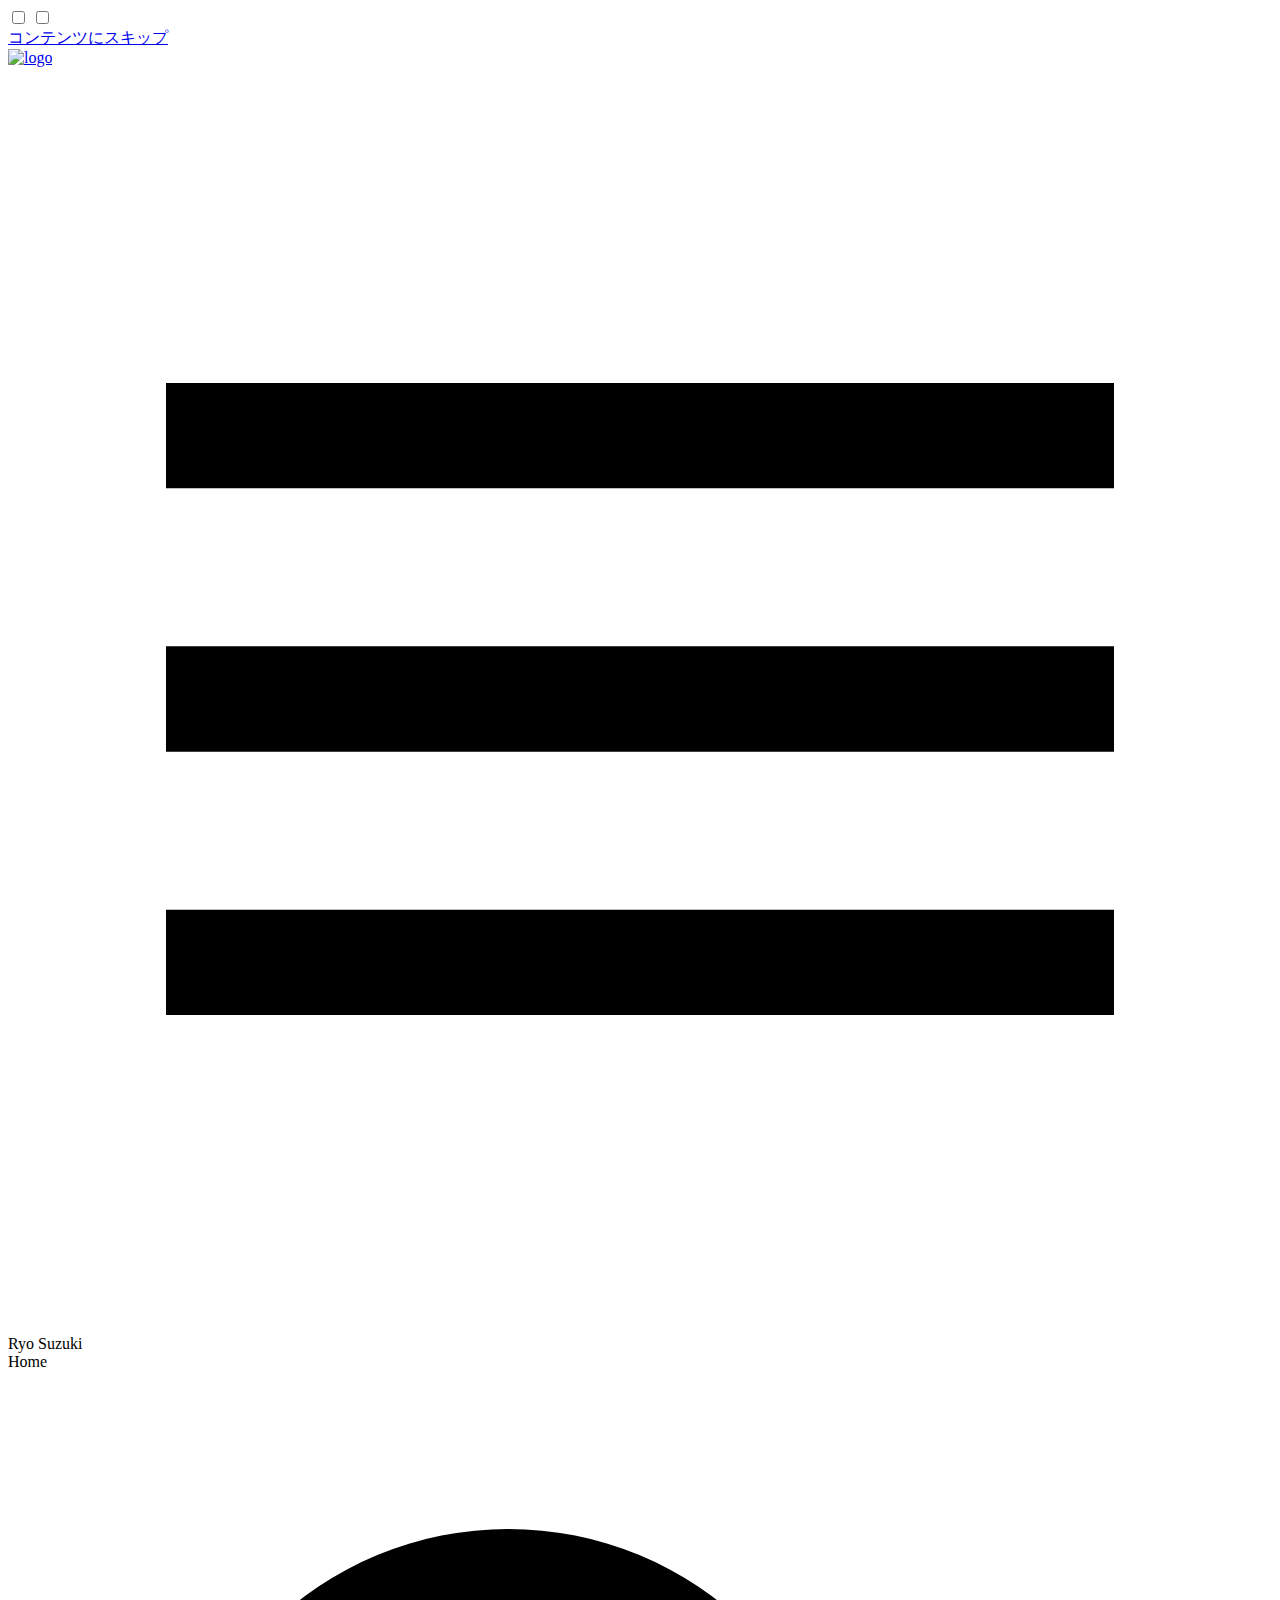
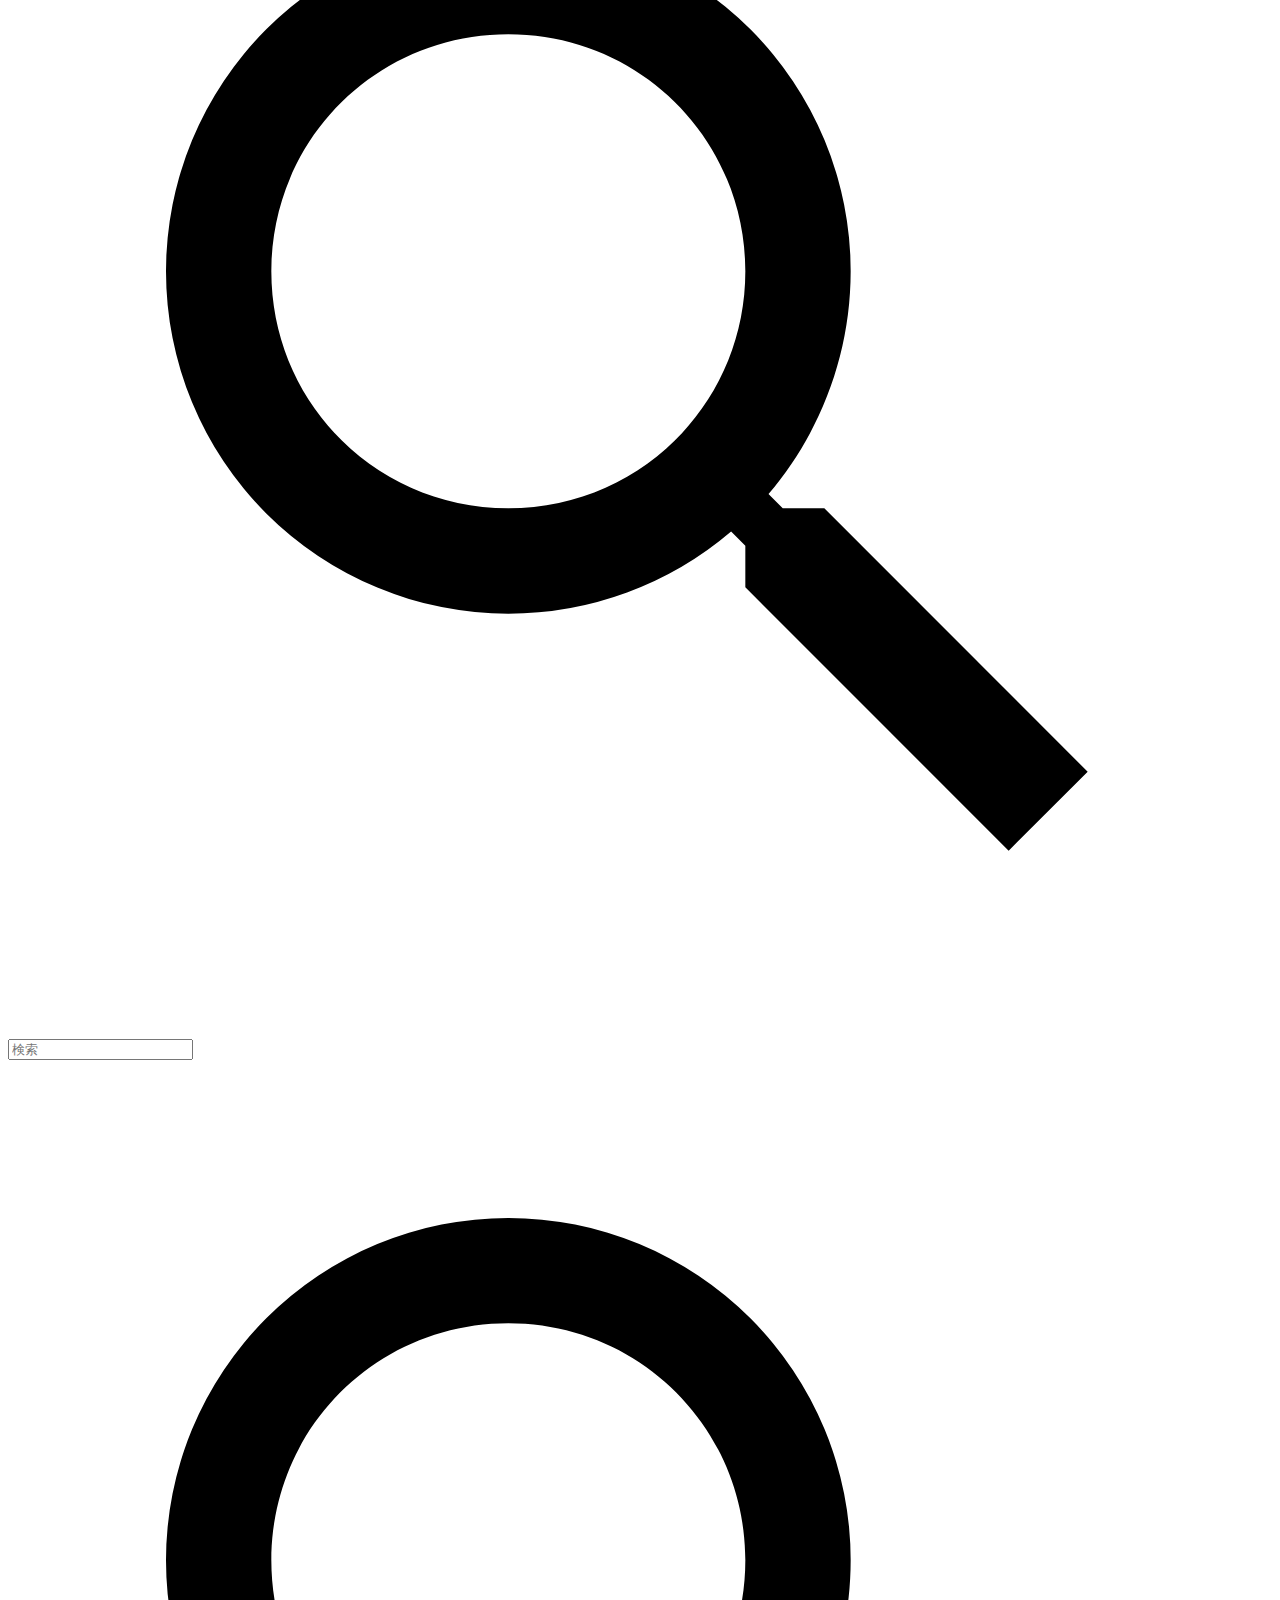
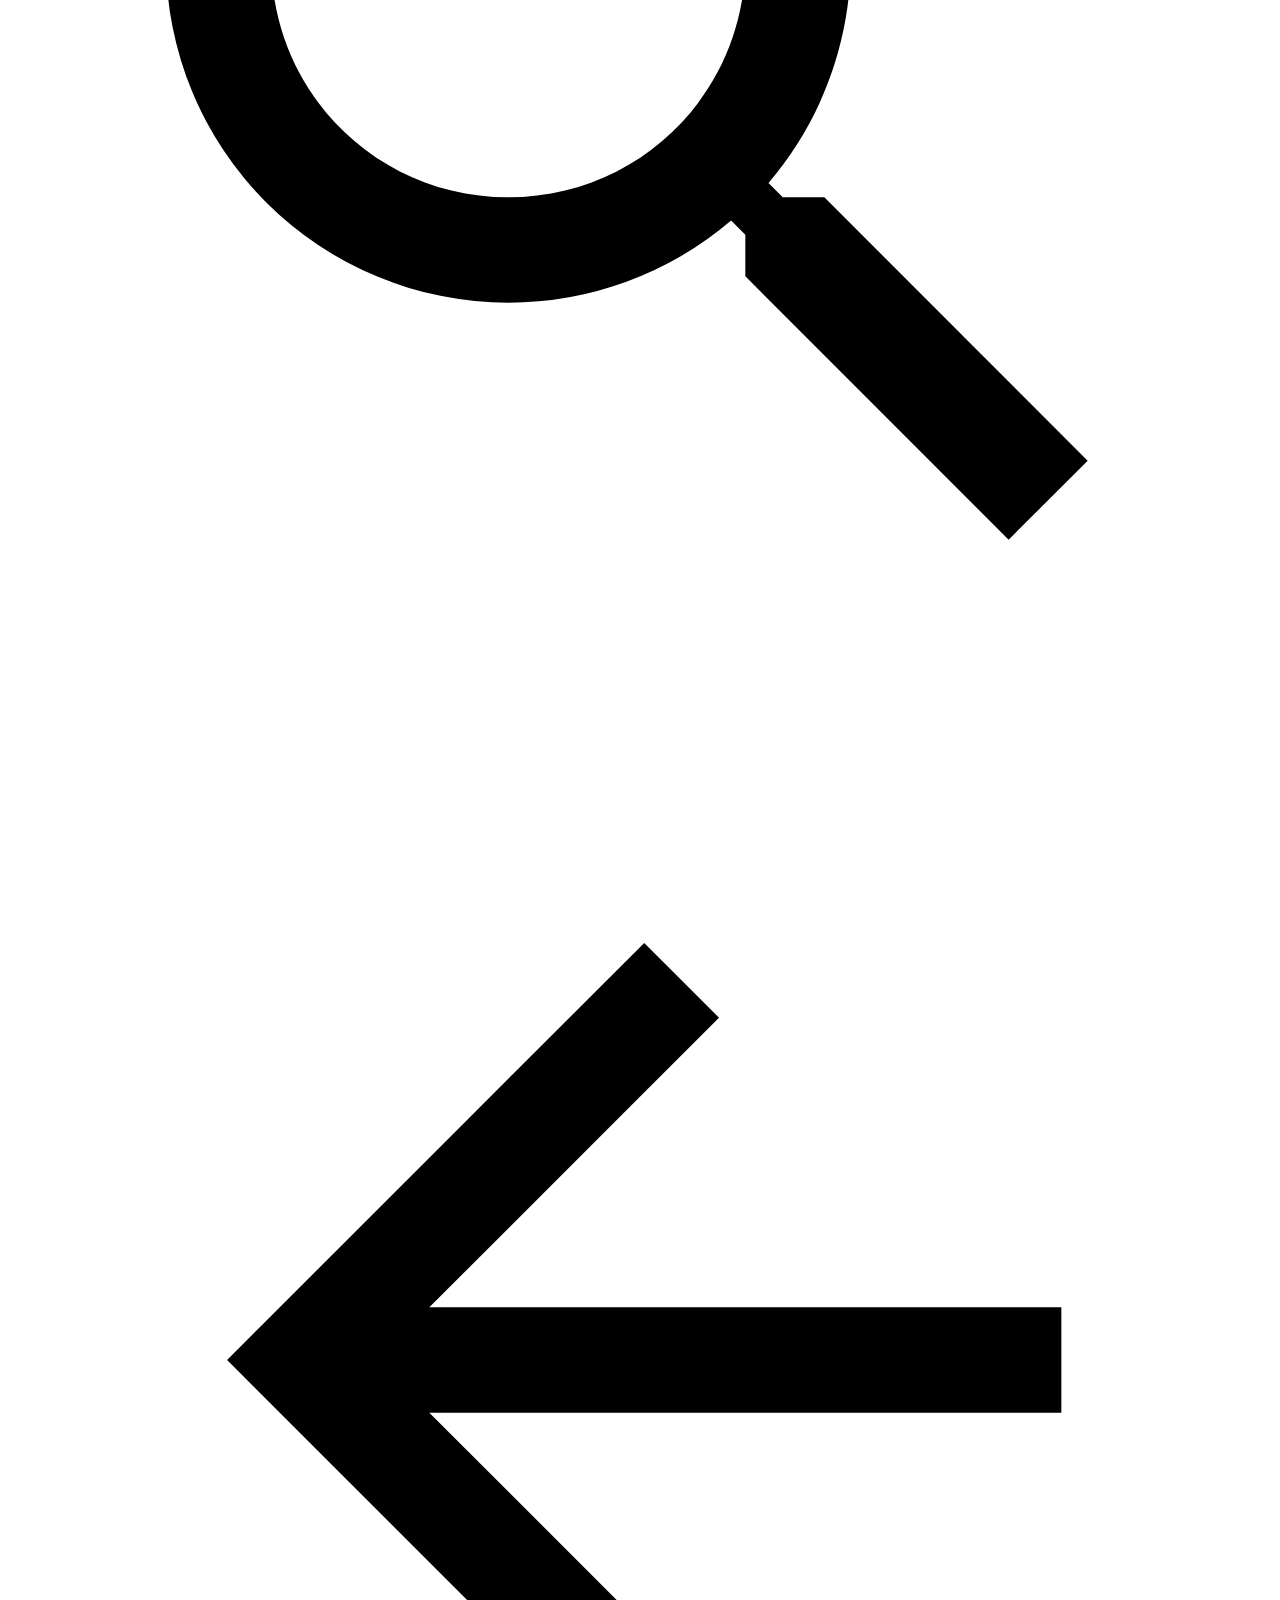
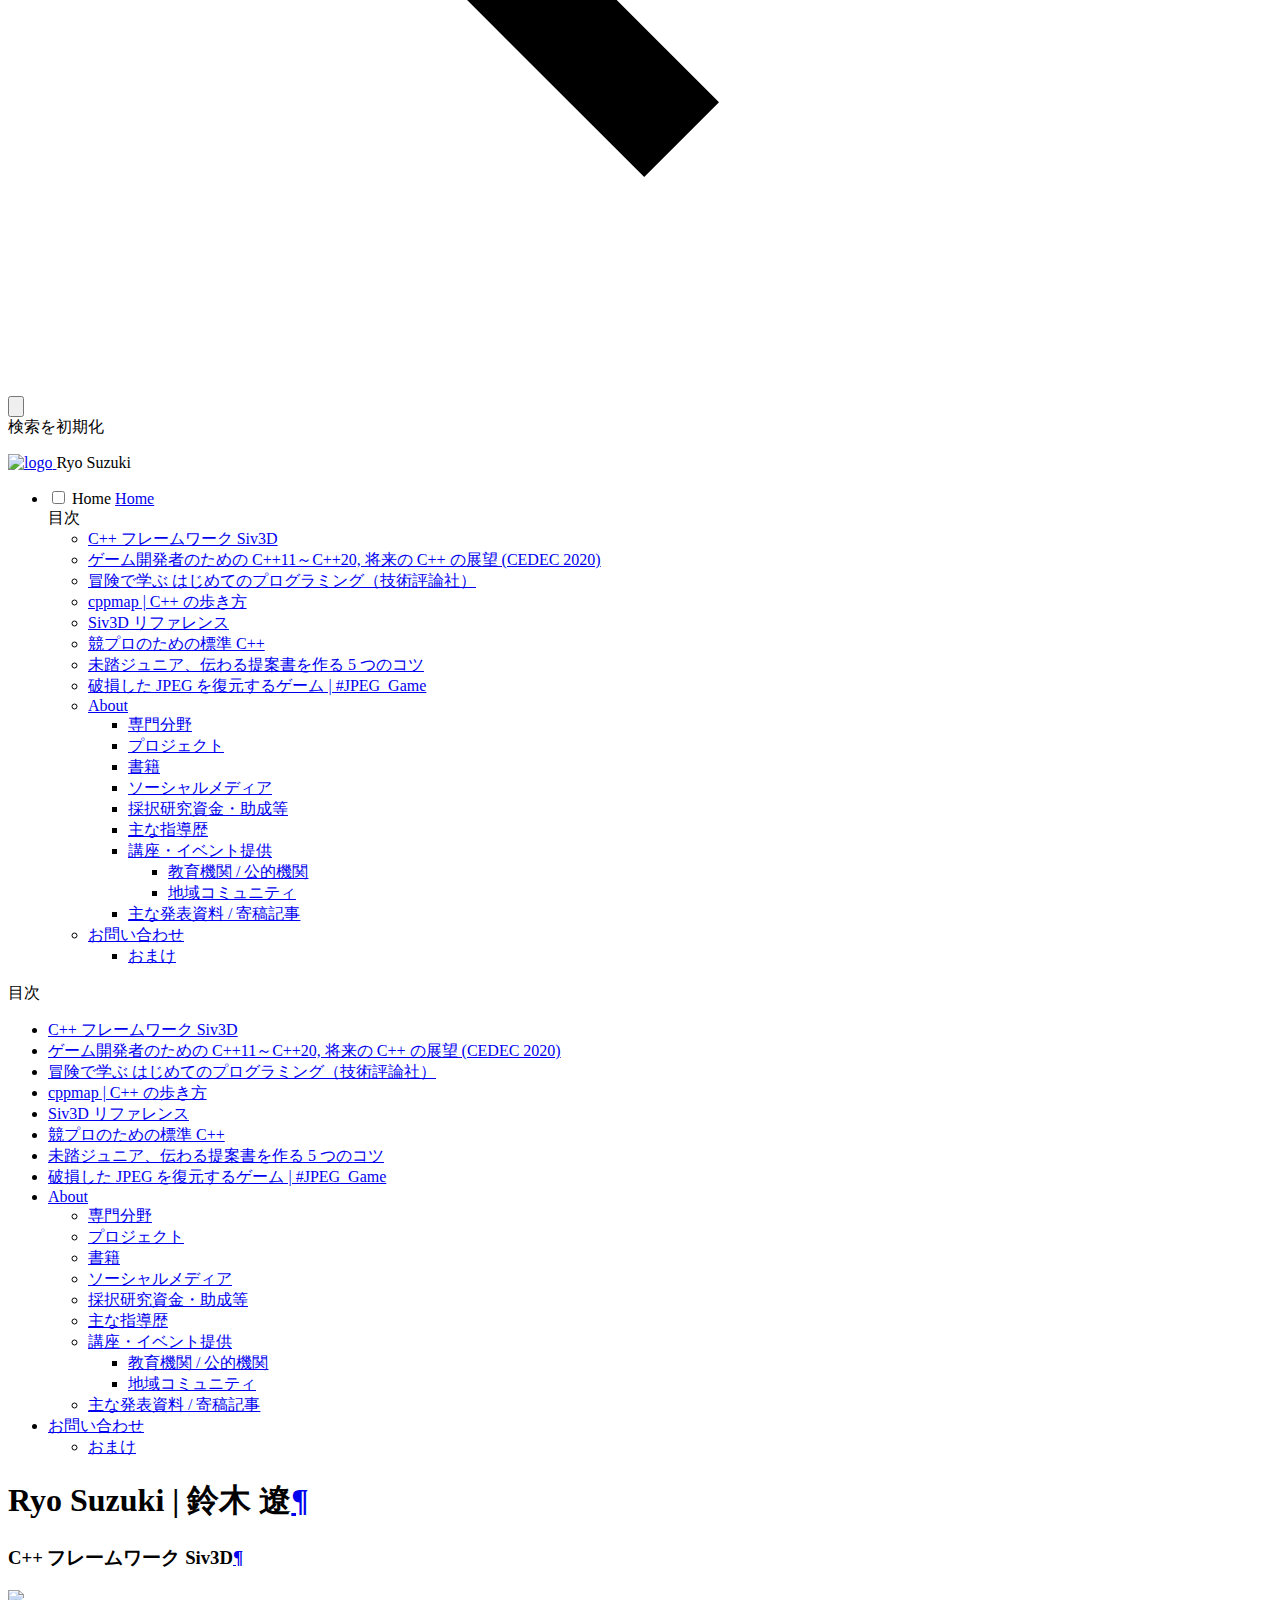
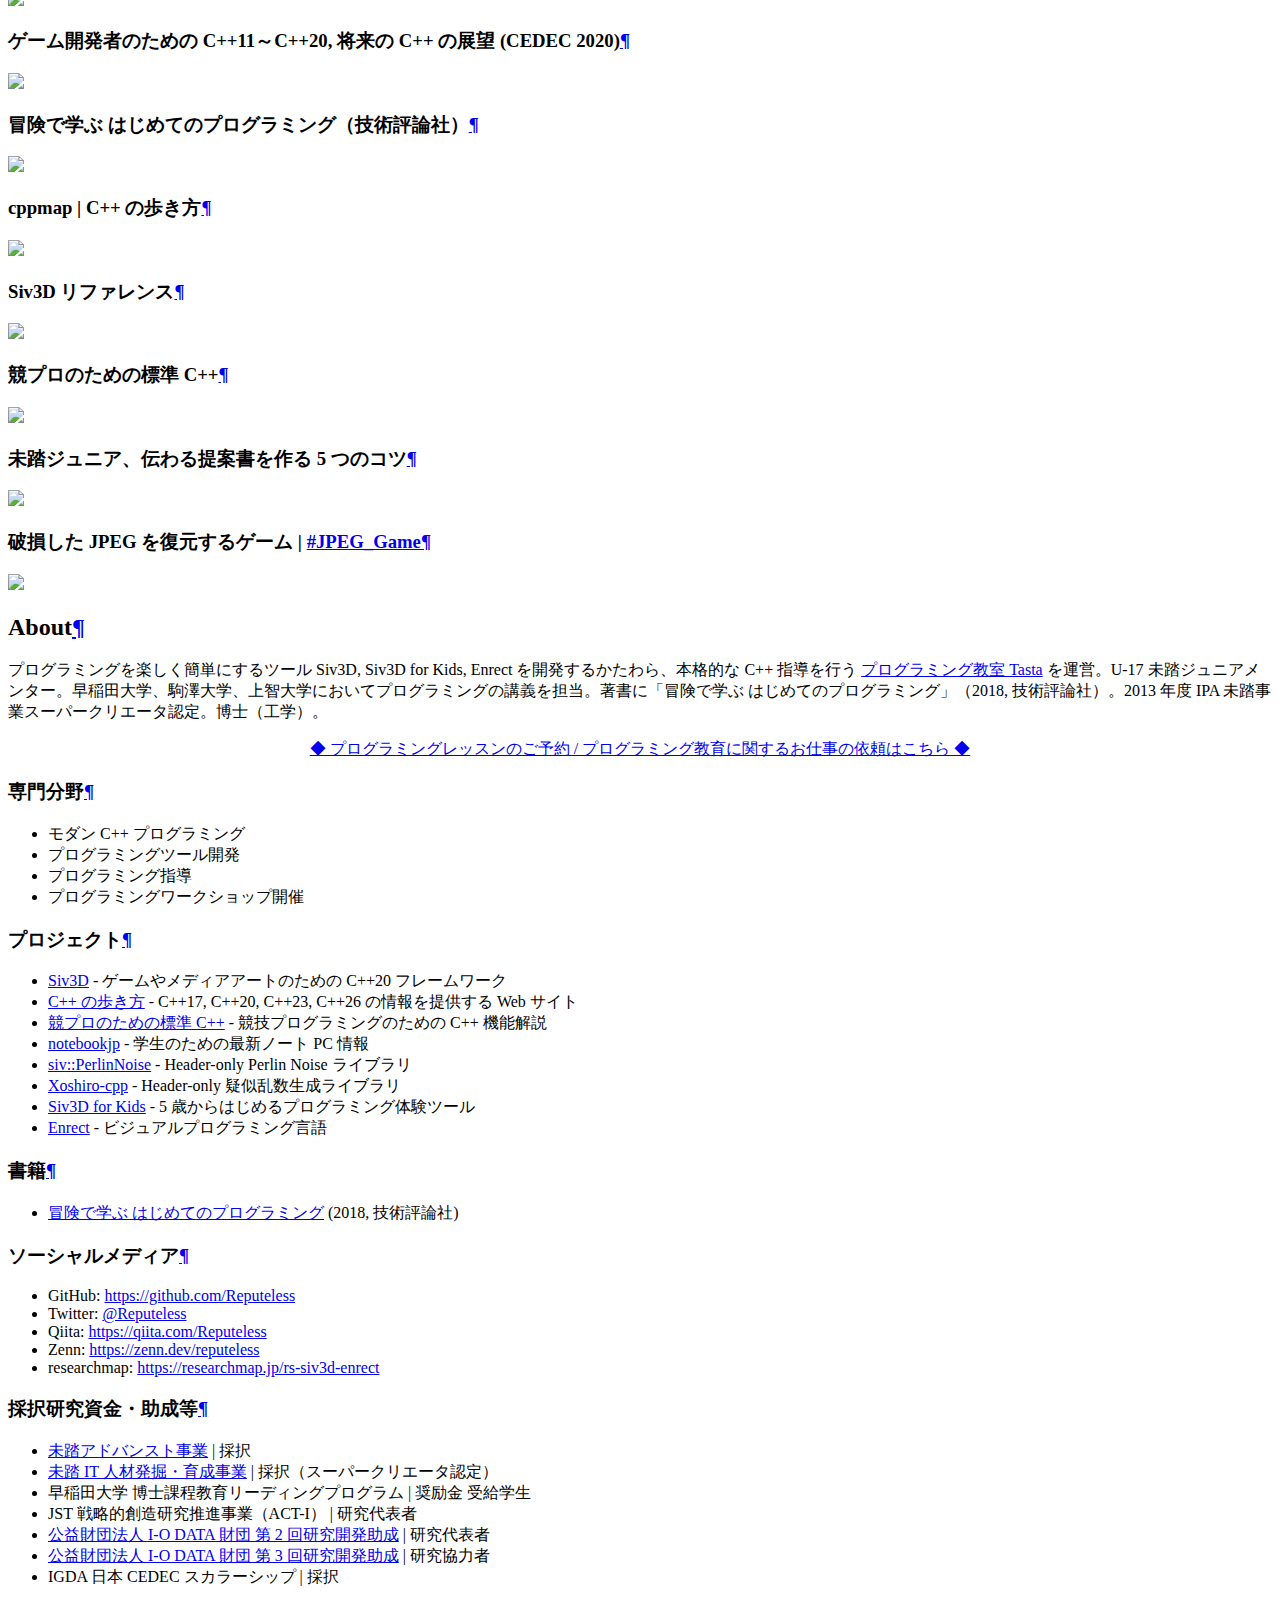
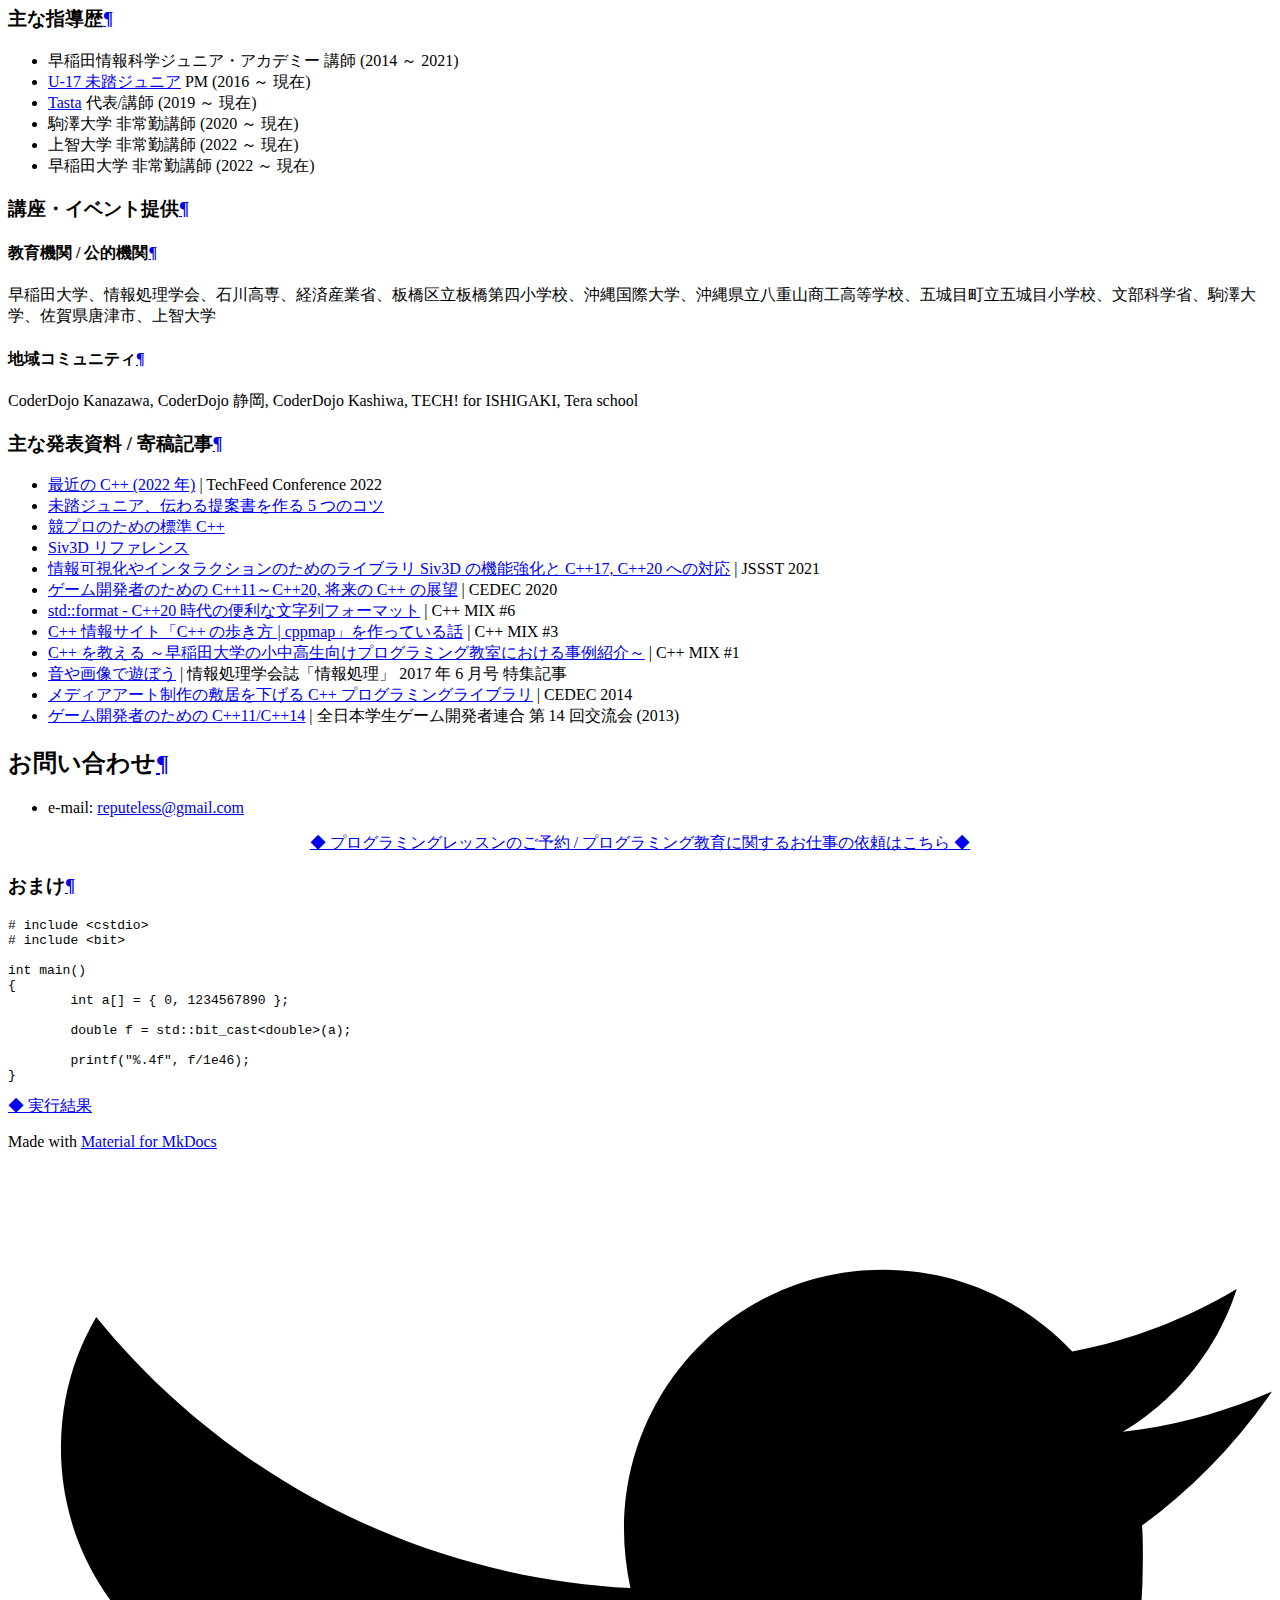
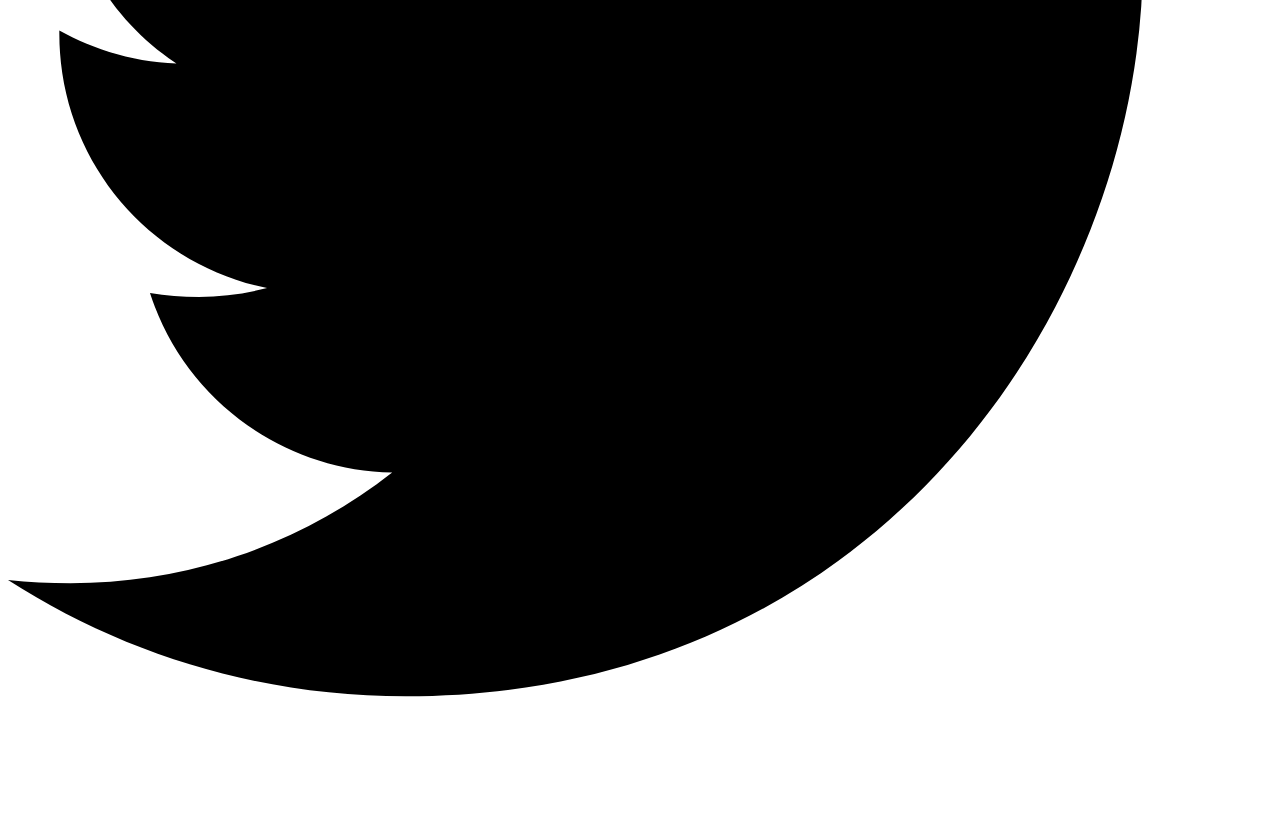
==== commit 7c6d8580: "update" ====
--- a/index.html
+++ b/index.html
@@ -15,7 +15,7 @@
         <link rel="canonical" href="https://ryo-suzuki-contact.github.io/">
       
       <link rel="icon" href="assets/images/logo.png">
-      <meta name="generator" content="mkdocs-1.2.3, mkdocs-material-8.2.5">
+      <meta name="generator" content="mkdocs-1.3.0, mkdocs-material-8.3.9">
     
     
       
@@ -23,15 +23,16 @@
       
     
     
-      <link rel="stylesheet" href="assets/stylesheets/main.2d9f7617.min.css">
-      
-        
-        <link rel="stylesheet" href="assets/stylesheets/palette.e6a45f82.min.css">
+      <link rel="stylesheet" href="assets/stylesheets/main.1d29e8d0.min.css">
+      
+        
+        <link rel="stylesheet" href="assets/stylesheets/palette.cbb835fc.min.css">
         
           
           
           <meta name="theme-color" content="#2094f3">
         
+      
       
     
     
@@ -93,7 +94,7 @@
 
     </a>
     <label class="md-header__button md-icon" for="__drawer">
-      <svg xmlns="http://www.w3.org/2000/svg" viewBox="0 0 24 24"><path d="M3 6h18v2H3V6m0 5h18v2H3v-2m0 5h18v2H3v-2z"/></svg>
+      <svg xmlns="http://www.w3.org/2000/svg" viewBox="0 0 24 24"><path d="M3 6h18v2H3V6m0 5h18v2H3v-2m0 5h18v2H3v-2Z"/></svg>
     </label>
     <div class="md-header__title" data-md-component="header-title">
       <div class="md-header__ellipsis">
@@ -115,7 +116,7 @@
     
     
       <label class="md-header__button md-icon" for="__search">
-        <svg xmlns="http://www.w3.org/2000/svg" viewBox="0 0 24 24"><path d="M9.5 3A6.5 6.5 0 0 1 16 9.5c0 1.61-.59 3.09-1.56 4.23l.27.27h.79l5 5-1.5 1.5-5-5v-.79l-.27-.27A6.516 6.516 0 0 1 9.5 16 6.5 6.5 0 0 1 3 9.5 6.5 6.5 0 0 1 9.5 3m0 2C7 5 5 7 5 9.5S7 14 9.5 14 14 12 14 9.5 12 5 9.5 5z"/></svg>
+        <svg xmlns="http://www.w3.org/2000/svg" viewBox="0 0 24 24"><path d="M9.5 3A6.5 6.5 0 0 1 16 9.5c0 1.61-.59 3.09-1.56 4.23l.27.27h.79l5 5-1.5 1.5-5-5v-.79l-.27-.27A6.516 6.516 0 0 1 9.5 16 6.5 6.5 0 0 1 3 9.5 6.5 6.5 0 0 1 9.5 3m0 2C7 5 5 7 5 9.5S7 14 9.5 14 14 12 14 9.5 12 5 9.5 5Z"/></svg>
       </label>
       <div class="md-search" data-md-component="search" role="dialog">
   <label class="md-search__overlay" for="__search"></label>
@@ -123,13 +124,13 @@
     <form class="md-search__form" name="search">
       <input type="text" class="md-search__input" name="query" aria-label="検索" placeholder="検索" autocapitalize="off" autocorrect="off" autocomplete="off" spellcheck="false" data-md-component="search-query" required>
       <label class="md-search__icon md-icon" for="__search">
-        <svg xmlns="http://www.w3.org/2000/svg" viewBox="0 0 24 24"><path d="M9.5 3A6.5 6.5 0 0 1 16 9.5c0 1.61-.59 3.09-1.56 4.23l.27.27h.79l5 5-1.5 1.5-5-5v-.79l-.27-.27A6.516 6.516 0 0 1 9.5 16 6.5 6.5 0 0 1 3 9.5 6.5 6.5 0 0 1 9.5 3m0 2C7 5 5 7 5 9.5S7 14 9.5 14 14 12 14 9.5 12 5 9.5 5z"/></svg>
-        <svg xmlns="http://www.w3.org/2000/svg" viewBox="0 0 24 24"><path d="M20 11v2H8l5.5 5.5-1.42 1.42L4.16 12l7.92-7.92L13.5 5.5 8 11h12z"/></svg>
+        <svg xmlns="http://www.w3.org/2000/svg" viewBox="0 0 24 24"><path d="M9.5 3A6.5 6.5 0 0 1 16 9.5c0 1.61-.59 3.09-1.56 4.23l.27.27h.79l5 5-1.5 1.5-5-5v-.79l-.27-.27A6.516 6.516 0 0 1 9.5 16 6.5 6.5 0 0 1 3 9.5 6.5 6.5 0 0 1 9.5 3m0 2C7 5 5 7 5 9.5S7 14 9.5 14 14 12 14 9.5 12 5 9.5 5Z"/></svg>
+        <svg xmlns="http://www.w3.org/2000/svg" viewBox="0 0 24 24"><path d="M20 11v2H8l5.5 5.5-1.42 1.42L4.16 12l7.92-7.92L13.5 5.5 8 11h12Z"/></svg>
       </label>
       <nav class="md-search__options" aria-label="Search">
         
         <button type="reset" class="md-search__icon md-icon" aria-label="クリア" tabindex="-1">
-          <svg xmlns="http://www.w3.org/2000/svg" viewBox="0 0 24 24"><path d="M19 6.41 17.59 5 12 10.59 6.41 5 5 6.41 10.59 12 5 17.59 6.41 19 12 13.41 17.59 19 19 17.59 13.41 12 19 6.41z"/></svg>
+          <svg xmlns="http://www.w3.org/2000/svg" viewBox="0 0 24 24"><path d="M19 6.41 17.59 5 12 10.59 6.41 5 5 6.41 10.59 12 5 17.59 6.41 19 12 13.41 17.59 19 19 17.59 13.41 12 19 6.41Z"/></svg>
         </button>
       </nav>
       
@@ -655,7 +656,8 @@
 </ul>
 <h3 id="_6">採択研究資金・助成等<a class="headerlink" href="#_6" title="Permanent link">&para;</a></h3>
 <ul>
-<li><a href="https://www.ipa.go.jp/jinzai/mitou/2013/gaiyou_s-3">未踏 IT 人材発掘・育成事業</a> | 研究代表者（スーパークリエータ認定）</li>
+<li><a href="https://www.ipa.go.jp/jinzai/advanced/2022/gaiyou_ur-2.html">未踏アドバンスト事業</a> | 採択</li>
+<li><a href="https://www.ipa.go.jp/jinzai/mitou/2013/gaiyou_s-3">未踏 IT 人材発掘・育成事業</a> | 採択（スーパークリエータ認定）</li>
 <li>早稲田大学 博士課程教育リーディングプログラム | 奨励金 受給学生</li>
 <li>JST 戦略的創造研究推進事業（ACT-I） | 研究代表者</li>
 <li><a href="https://iodata-foundation.or.jp/development.html">公益財団法人 I-O DATA 財団 第 2 回研究開発助成</a> | 研究代表者</li>
@@ -678,6 +680,7 @@
 <p>CoderDojo Kanazawa, CoderDojo 静岡, CoderDojo Kashiwa, TECH! for ISHIGAKI, Tera school</p>
 <h3 id="_11">主な発表資料 / 寄稿記事<a class="headerlink" href="#_11" title="Permanent link">&para;</a></h3>
 <ul>
+<li><a href="https://speakerdeck.com/cpp/tfcon-2022-cpp">最近の C++ (2022 年)</a> | TechFeed Conference 2022</li>
 <li><a href="https://zenn.dev/reputeless/articles/idea-mitoujr">未踏ジュニア、伝わる提案書を作る 5 つのコツ</a></li>
 <li><a href="https://zenn.dev/reputeless/books/standard-cpp-for-competitive-programming">競プロのための標準 C++</a></li>
 <li><a href="https://zenn.dev/reputeless/books/siv3d-documentation">Siv3D リファレンス</a></li>
@@ -713,6 +716,7 @@
 
               
             </article>
+            
           </div>
         </div>
         
@@ -740,7 +744,7 @@
       
     
     <a href="https://twitter.com/Reputeless" target="_blank" rel="noopener" title="twitter.com" class="md-social__link">
-      <svg xmlns="http://www.w3.org/2000/svg" viewBox="0 0 512 512"><!--! Font Awesome Free 6.0.0 by @fontawesome - https://fontawesome.com License - https://fontawesome.com/license/free (Icons: CC BY 4.0, Fonts: SIL OFL 1.1, Code: MIT License) Copyright 2022 Fonticons, Inc.--><path d="M459.37 151.716c.325 4.548.325 9.097.325 13.645 0 138.72-105.583 298.558-298.558 298.558-59.452 0-114.68-17.219-161.137-47.106 8.447.974 16.568 1.299 25.34 1.299 49.055 0 94.213-16.568 130.274-44.832-46.132-.975-84.792-31.188-98.112-72.772 6.498.974 12.995 1.624 19.818 1.624 9.421 0 18.843-1.3 27.614-3.573-48.081-9.747-84.143-51.98-84.143-102.985v-1.299c13.969 7.797 30.214 12.67 47.431 13.319-28.264-18.843-46.781-51.005-46.781-87.391 0-19.492 5.197-37.36 14.294-52.954 51.655 63.675 129.3 105.258 216.365 109.807-1.624-7.797-2.599-15.918-2.599-24.04 0-57.828 46.782-104.934 104.934-104.934 30.213 0 57.502 12.67 76.67 33.137 23.715-4.548 46.456-13.32 66.599-25.34-7.798 24.366-24.366 44.833-46.132 57.827 21.117-2.273 41.584-8.122 60.426-16.243-14.292 20.791-32.161 39.308-52.628 54.253z"/></svg>
+      <svg xmlns="http://www.w3.org/2000/svg" viewBox="0 0 512 512"><!--! Font Awesome Free 6.1.1 by @fontawesome - https://fontawesome.com License - https://fontawesome.com/license/free (Icons: CC BY 4.0, Fonts: SIL OFL 1.1, Code: MIT License) Copyright 2022 Fonticons, Inc.--><path d="M459.37 151.716c.325 4.548.325 9.097.325 13.645 0 138.72-105.583 298.558-298.558 298.558-59.452 0-114.68-17.219-161.137-47.106 8.447.974 16.568 1.299 25.34 1.299 49.055 0 94.213-16.568 130.274-44.832-46.132-.975-84.792-31.188-98.112-72.772 6.498.974 12.995 1.624 19.818 1.624 9.421 0 18.843-1.3 27.614-3.573-48.081-9.747-84.143-51.98-84.143-102.985v-1.299c13.969 7.797 30.214 12.67 47.431 13.319-28.264-18.843-46.781-51.005-46.781-87.391 0-19.492 5.197-37.36 14.294-52.954 51.655 63.675 129.3 105.258 216.365 109.807-1.624-7.797-2.599-15.918-2.599-24.04 0-57.828 46.782-104.934 104.934-104.934 30.213 0 57.502 12.67 76.67 33.137 23.715-4.548 46.456-13.32 66.599-25.34-7.798 24.366-24.366 44.833-46.132 57.827 21.117-2.273 41.584-8.122 60.426-16.243-14.292 20.791-32.161 39.308-52.628 54.253z"/></svg>
     </a>
   
 </div>
@@ -753,10 +757,10 @@
     <div class="md-dialog" data-md-component="dialog">
       <div class="md-dialog__inner md-typeset"></div>
     </div>
-    <script id="__config" type="application/json">{"base": ".", "features": ["instant", "tabs"], "translations": {"clipboard.copy": "\u30af\u30ea\u30c3\u30d7\u30dc\u30fc\u30c9\u3078\u30b3\u30d4\u30fc", "clipboard.copied": "\u30b3\u30d4\u30fc\u3057\u307e\u3057\u305f", "search.config.lang": "ja", "search.config.pipeline": "trimmer, stemmer", "search.config.separator": "[\\s\\-\u3000\u3001\u3002\uff0c\uff0e]+", "search.placeholder": "\u691c\u7d22", "search.result.placeholder": "\u691c\u7d22\u30ad\u30fc\u30ef\u30fc\u30c9\u3092\u5165\u529b\u3057\u3066\u304f\u3060\u3055\u3044", "search.result.none": "\u4f55\u3082\u898b\u3064\u304b\u308a\u307e\u305b\u3093\u3067\u3057\u305f", "search.result.one": "1\u4ef6\u898b\u3064\u304b\u308a\u307e\u3057\u305f", "search.result.other": "#\u4ef6\u898b\u3064\u304b\u308a\u307e\u3057\u305f", "search.result.more.one": "\u3053\u306e\u30da\u30fc\u30b8\u5185\u306b\u3082\u30461\u4ef6\u898b\u3064\u304b\u308a\u307e\u3057\u305f", "search.result.more.other": "\u3053\u306e\u30da\u30fc\u30b8\u5185\u306b\u3042\u3068#\u4ef6\u898b\u3064\u304b\u308a\u307e\u3057\u305f", "search.result.term.missing": "\u691c\u7d22\u306b\u542b\u307e\u308c\u306a\u3044", "select.version.title": "Select version"}, "search": "assets/javascripts/workers/search.bd0b6b67.min.js"}</script>
-    
-    
-      <script src="assets/javascripts/bundle.467223ff.min.js"></script>
+    <script id="__config" type="application/json">{"base": ".", "features": ["instant", "tabs"], "search": "assets/javascripts/workers/search.b97dbffb.min.js", "translations": {"clipboard.copied": "\u30b3\u30d4\u30fc\u3057\u307e\u3057\u305f", "clipboard.copy": "\u30af\u30ea\u30c3\u30d7\u30dc\u30fc\u30c9\u3078\u30b3\u30d4\u30fc", "search.config.lang": "ja", "search.config.pipeline": "trimmer, stemmer", "search.config.separator": "[\\s\\-\u3000\u3001\u3002\uff0c\uff0e]+", "search.placeholder": "\u691c\u7d22", "search.result.more.one": "\u3053\u306e\u30da\u30fc\u30b8\u5185\u306b\u3082\u30461\u4ef6\u898b\u3064\u304b\u308a\u307e\u3057\u305f", "search.result.more.other": "\u3053\u306e\u30da\u30fc\u30b8\u5185\u306b\u3042\u3068#\u4ef6\u898b\u3064\u304b\u308a\u307e\u3057\u305f", "search.result.none": "\u4f55\u3082\u898b\u3064\u304b\u308a\u307e\u305b\u3093\u3067\u3057\u305f", "search.result.one": "1\u4ef6\u898b\u3064\u304b\u308a\u307e\u3057\u305f", "search.result.other": "#\u4ef6\u898b\u3064\u304b\u308a\u307e\u3057\u305f", "search.result.placeholder": "\u691c\u7d22\u30ad\u30fc\u30ef\u30fc\u30c9\u3092\u5165\u529b\u3057\u3066\u304f\u3060\u3055\u3044", "search.result.term.missing": "\u691c\u7d22\u306b\u542b\u307e\u308c\u306a\u3044", "select.version.title": "Select version"}}</script>
+    
+    
+      <script src="assets/javascripts/bundle.6c7ad80a.min.js"></script>
       
     
   </body>
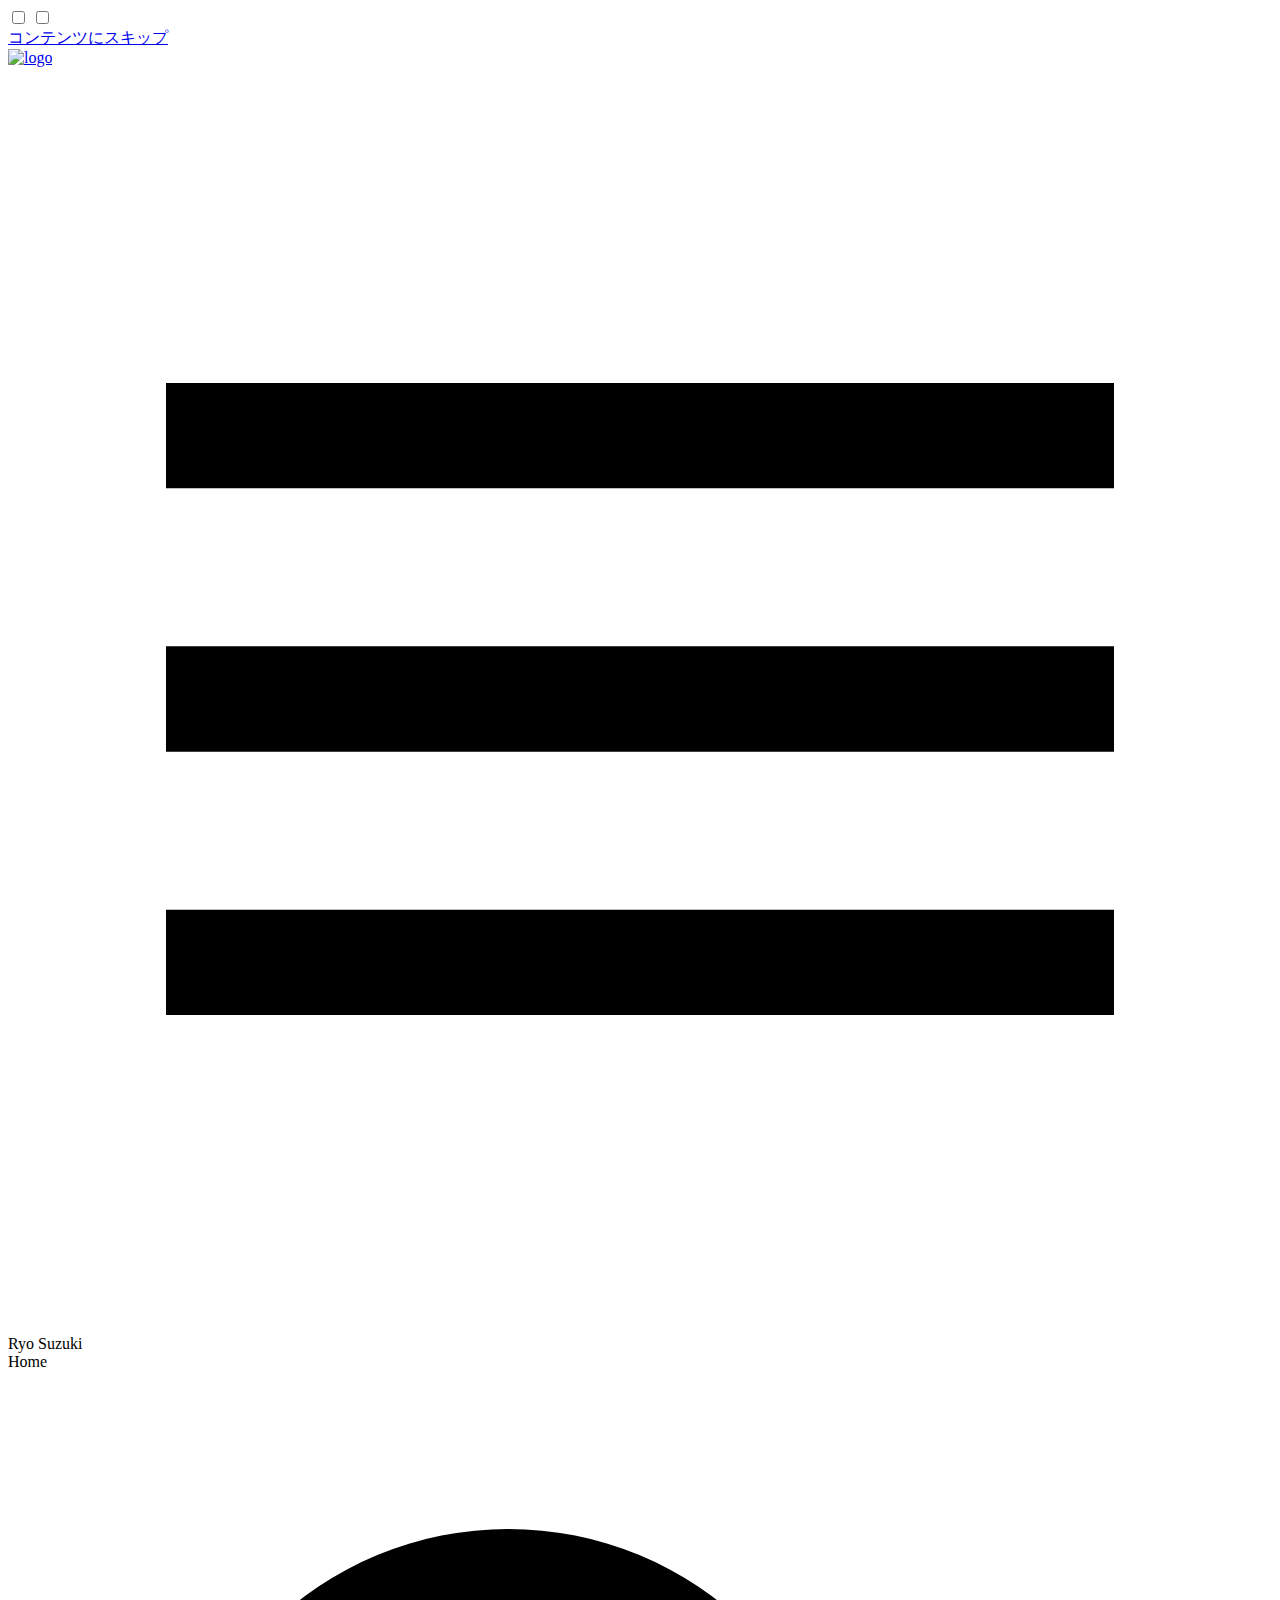
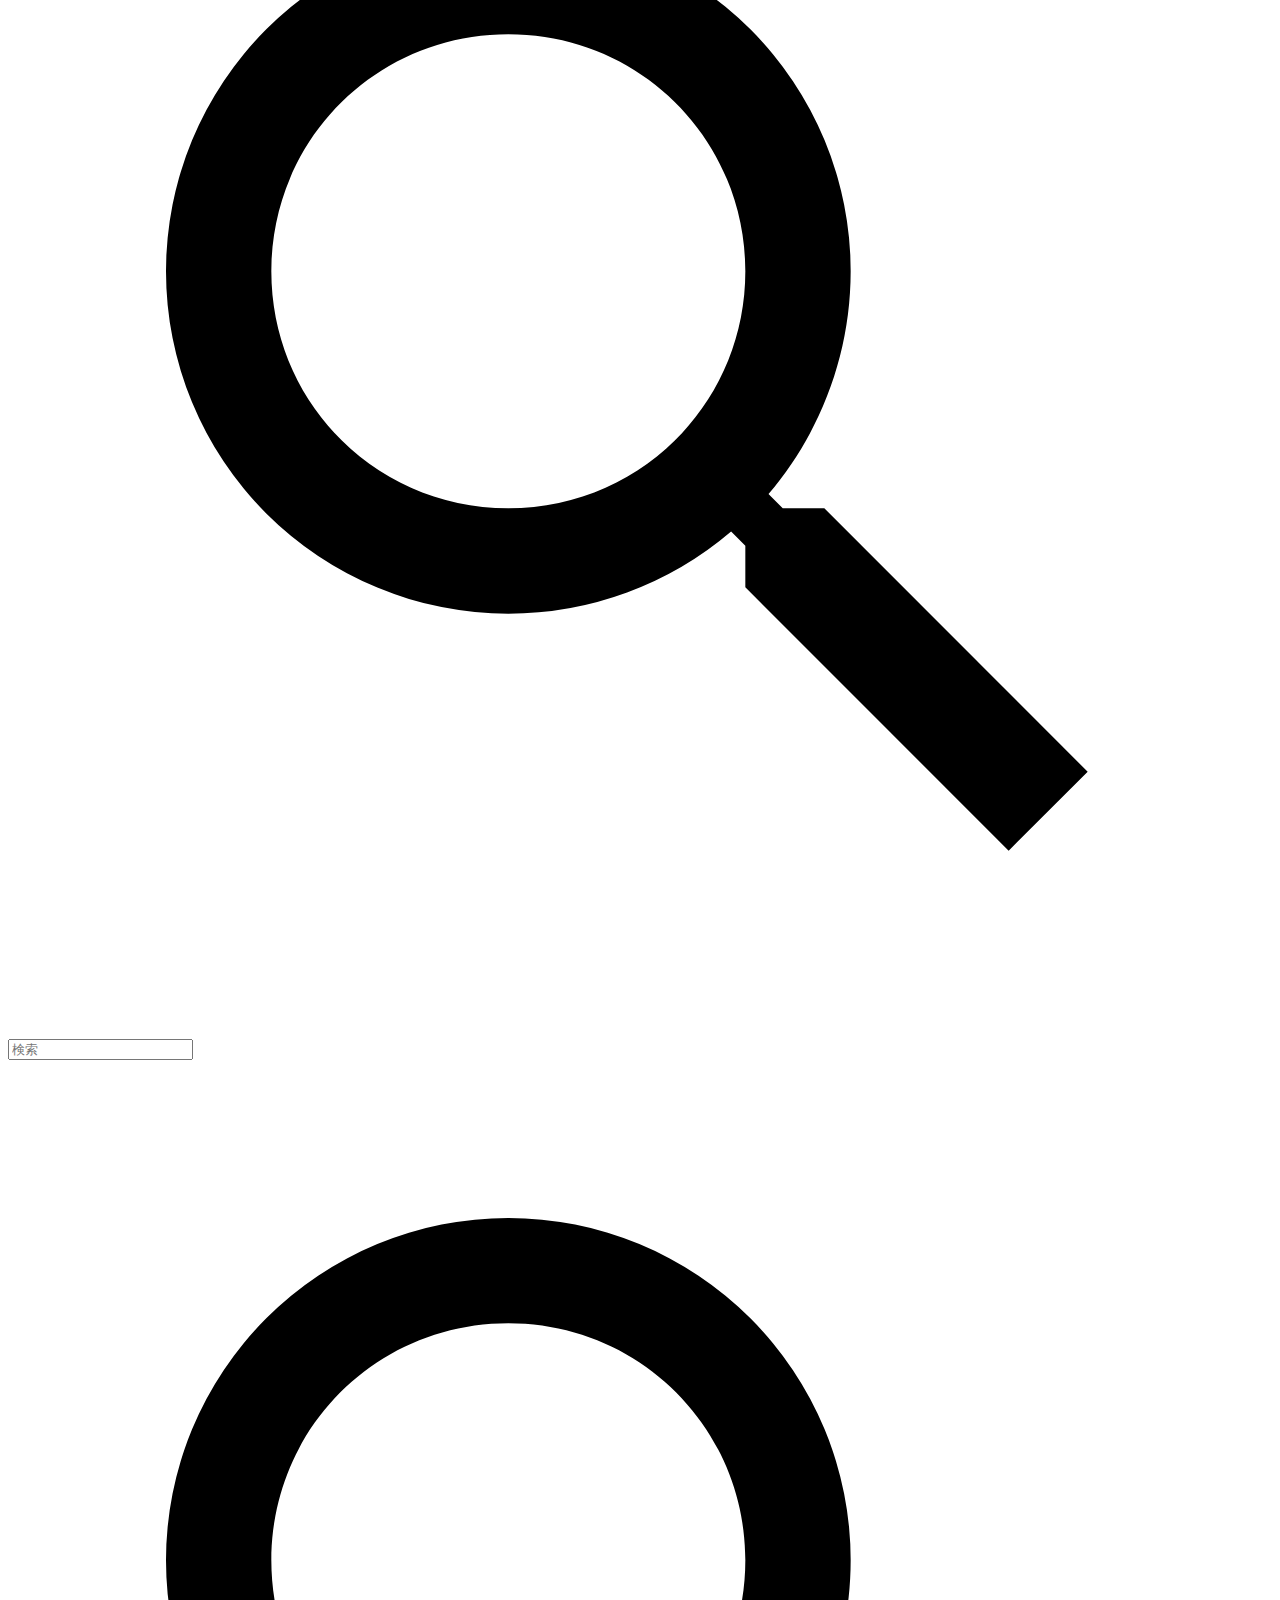
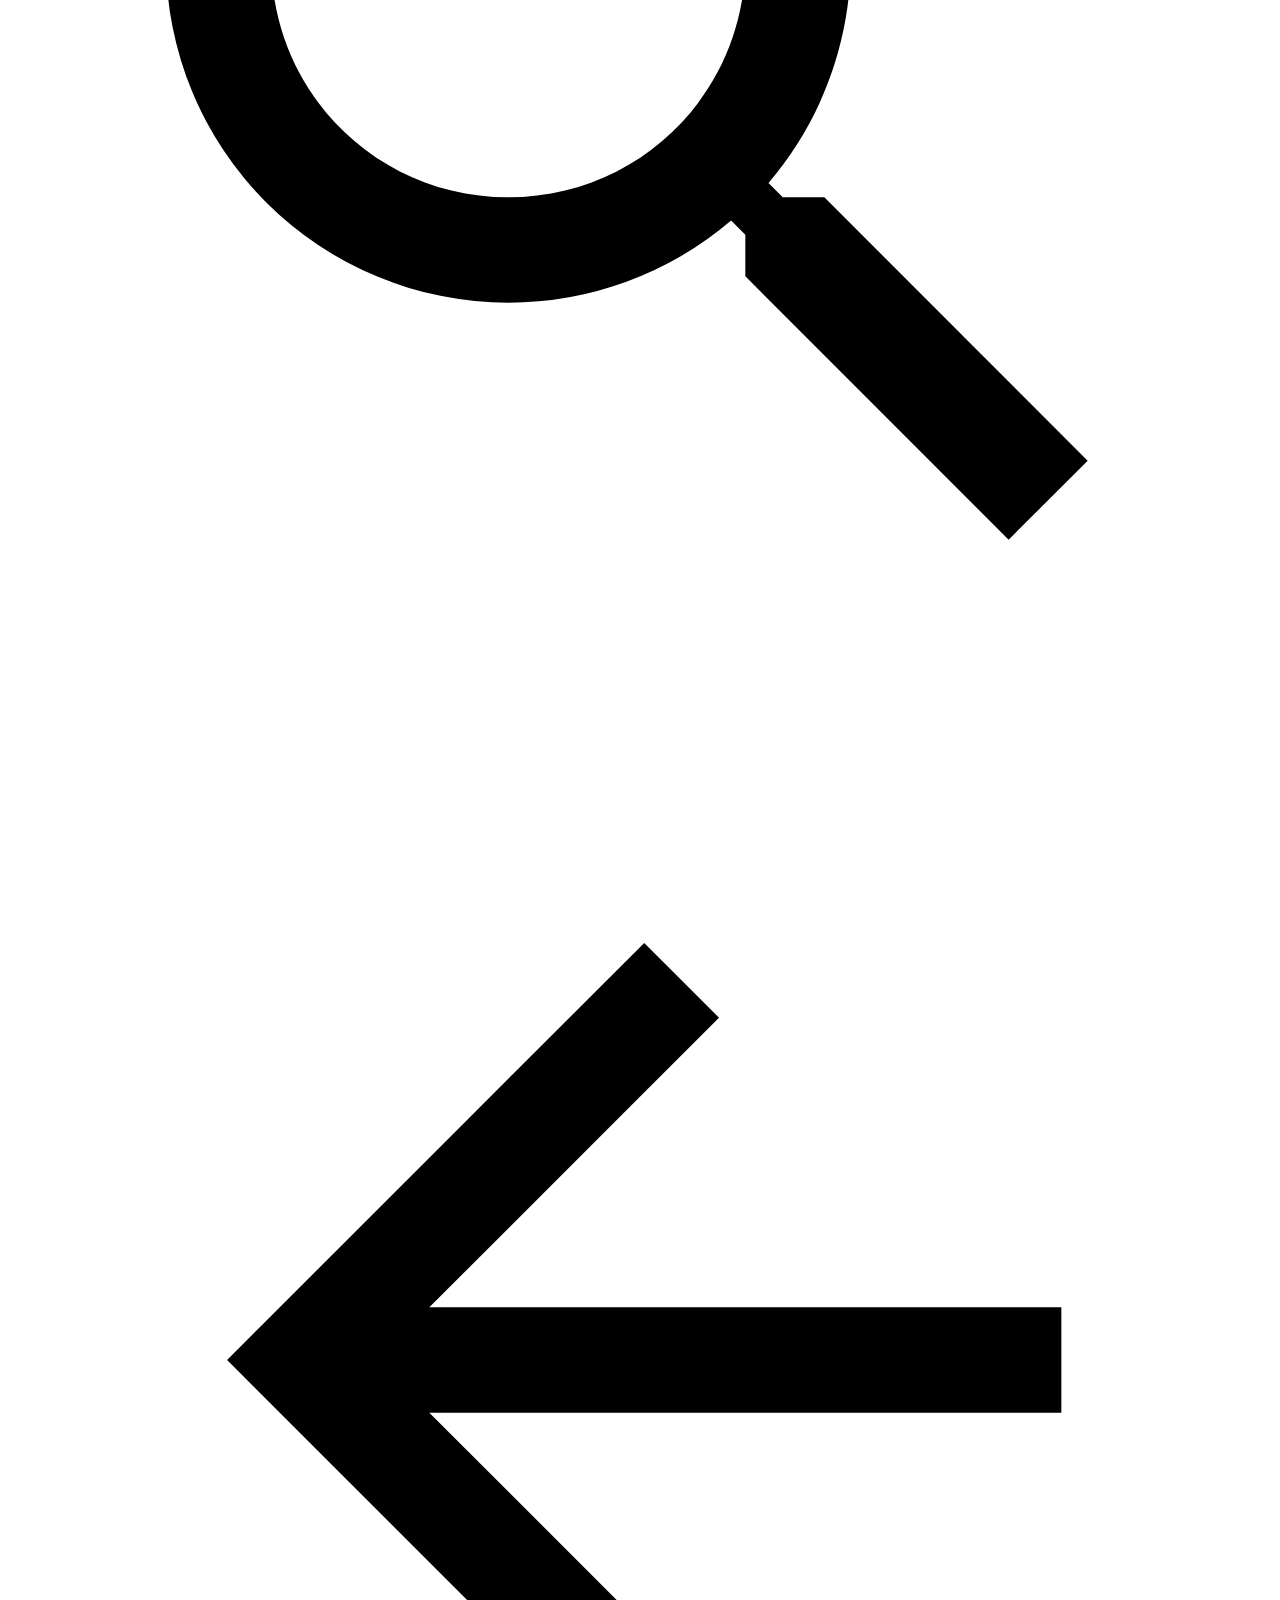
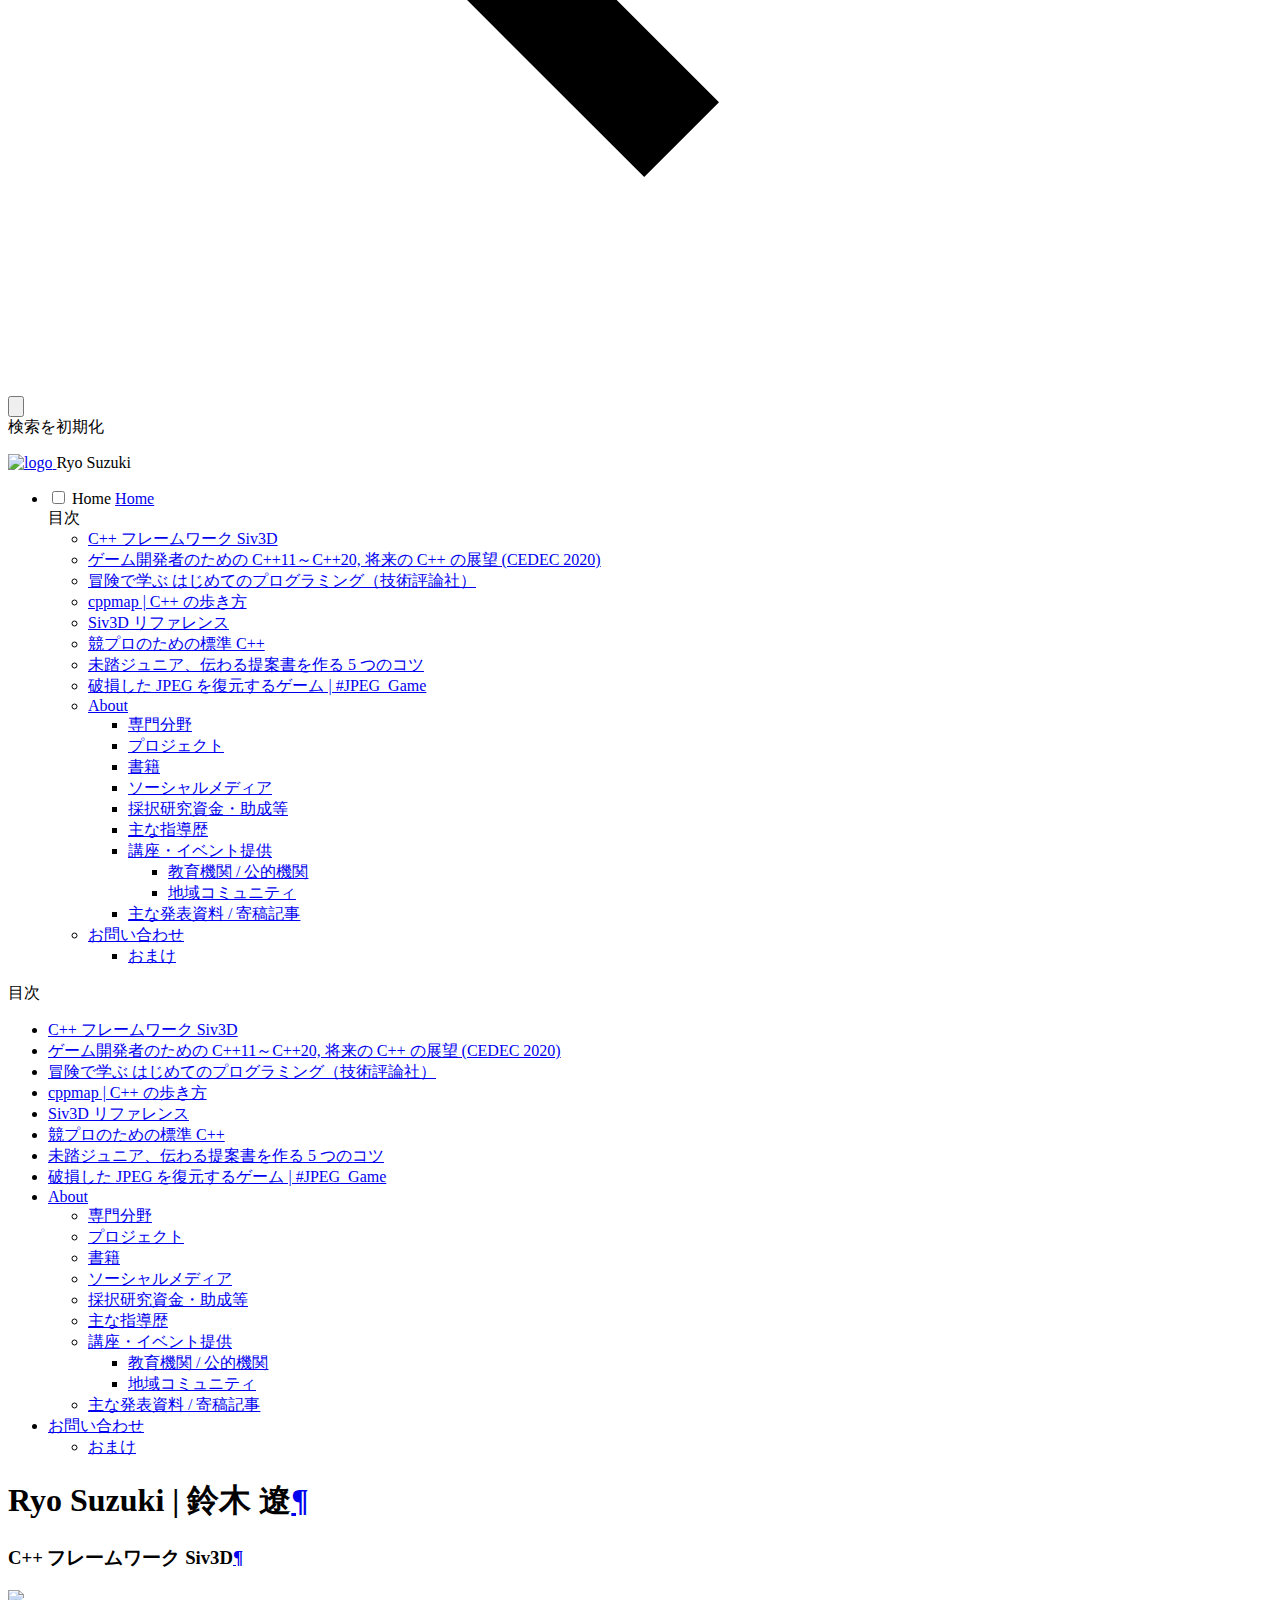
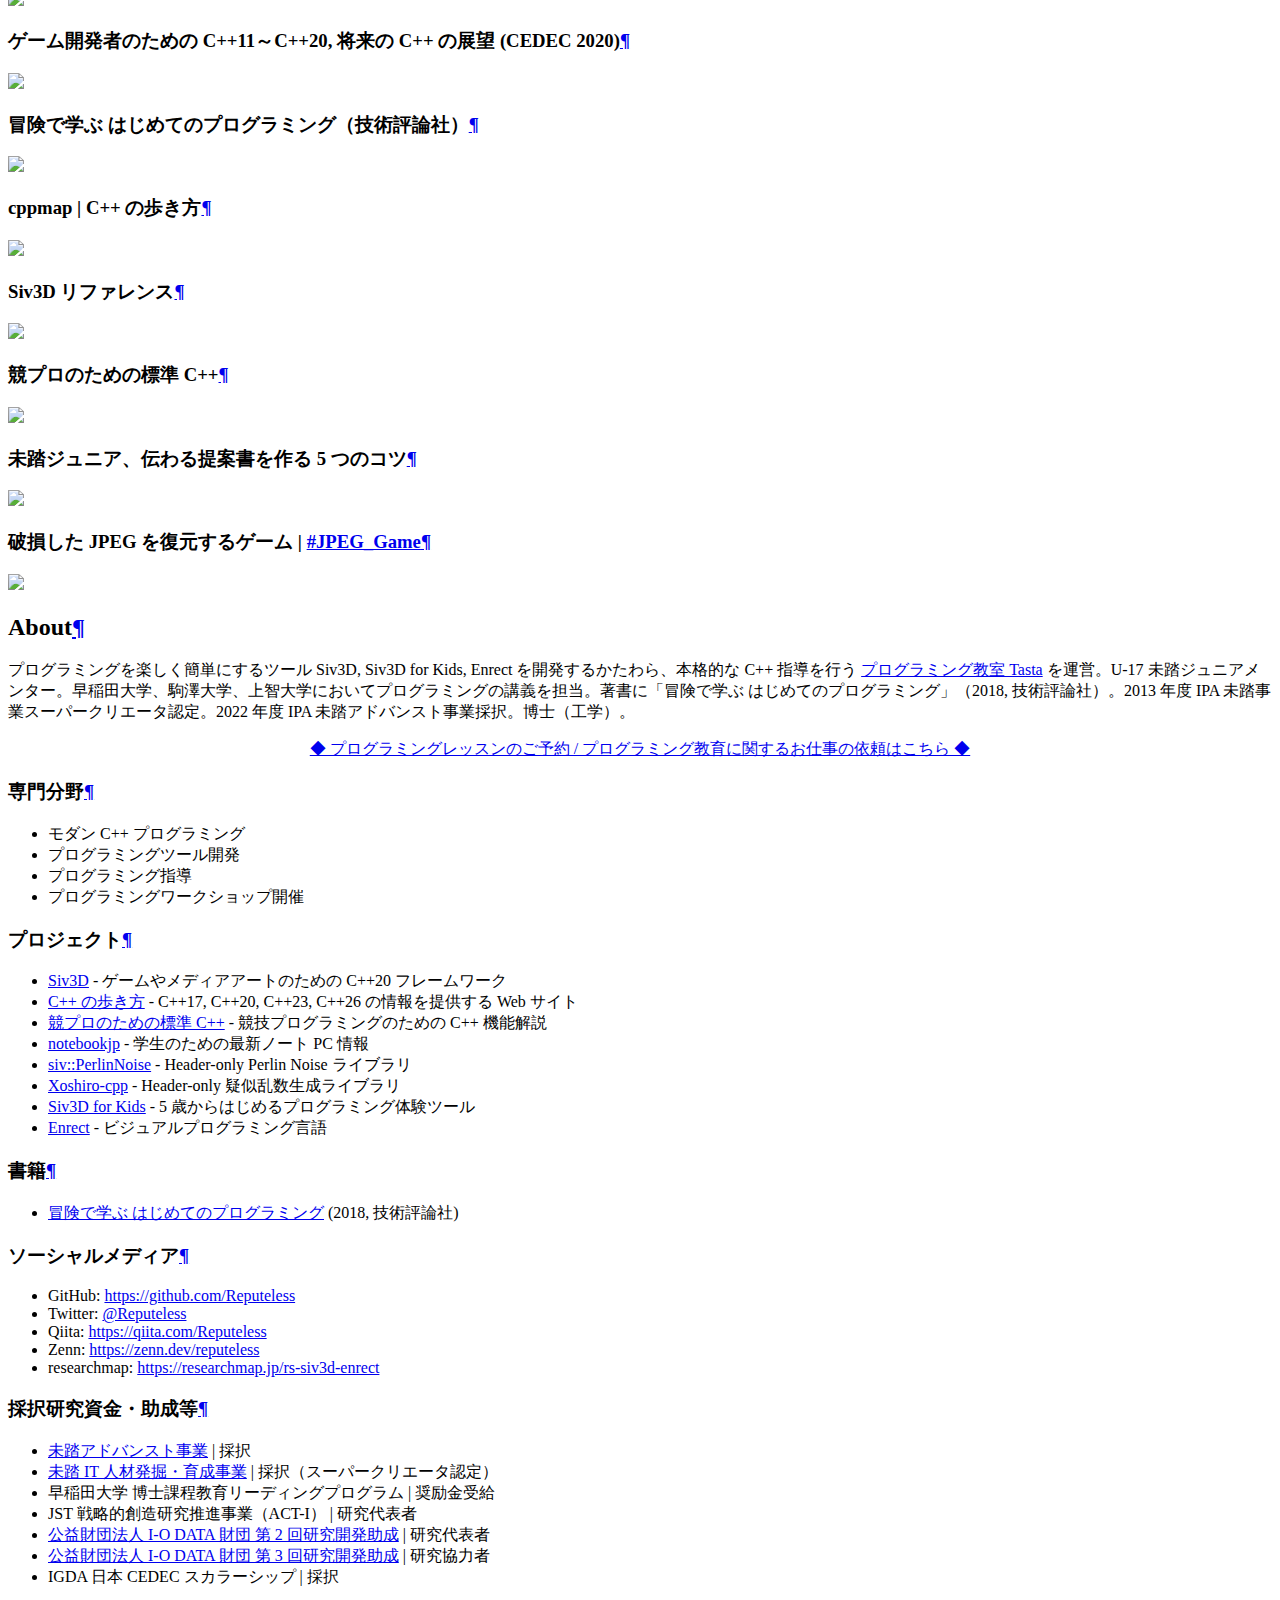
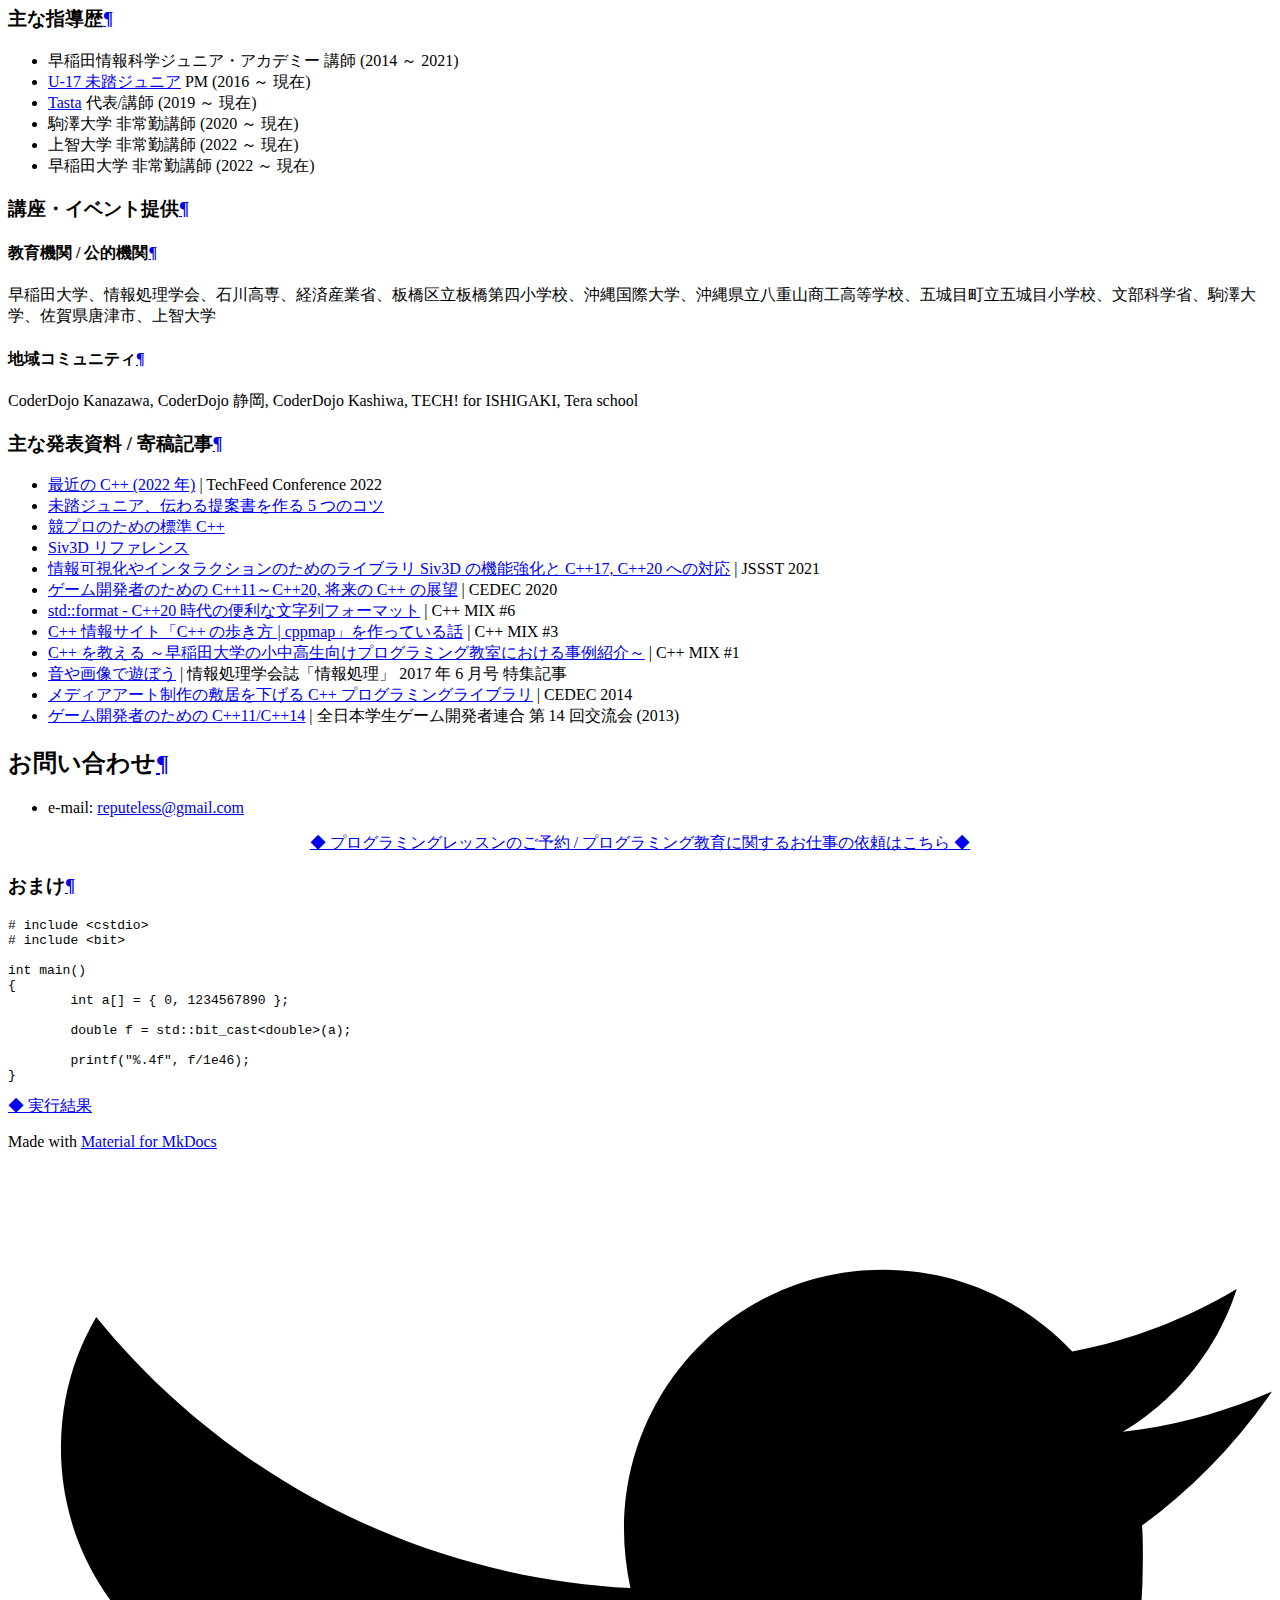
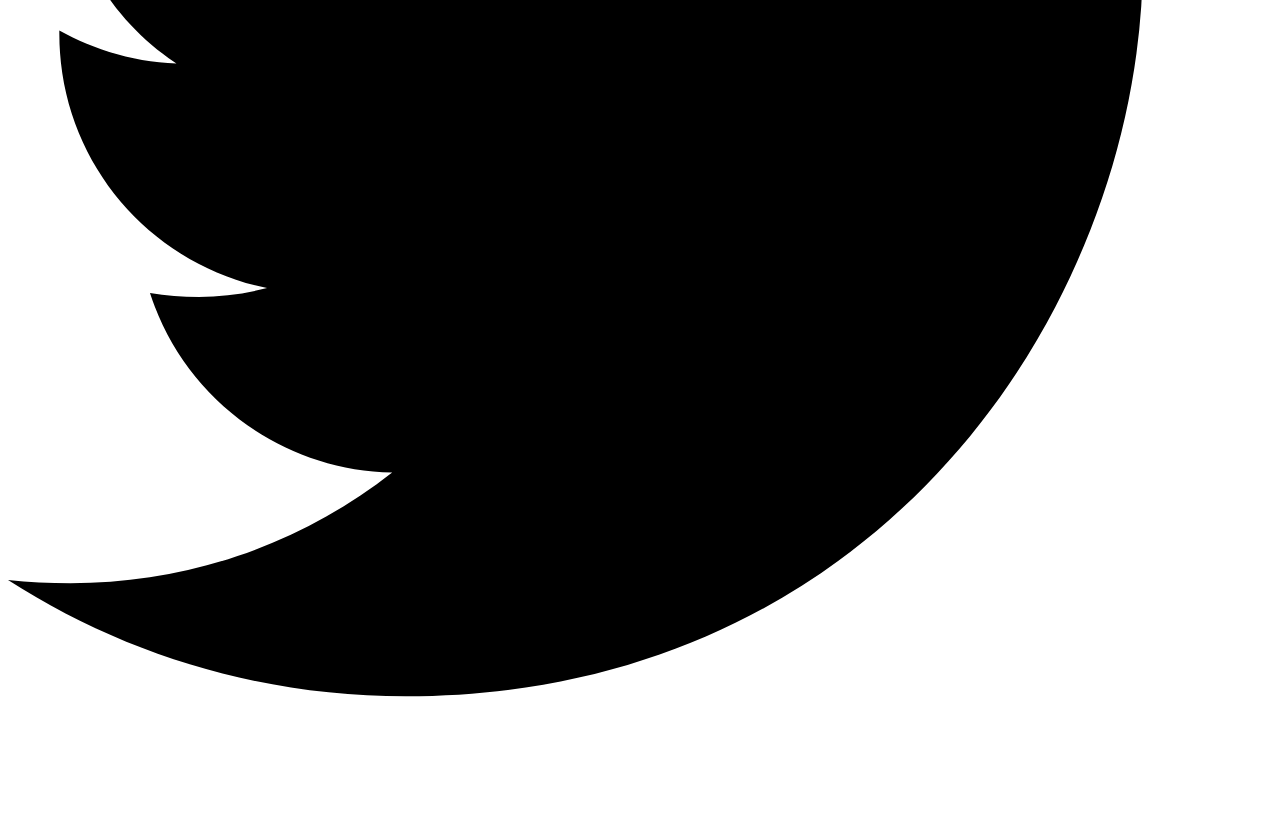
==== commit 8248239a: "update" ====
--- a/index.html
+++ b/index.html
@@ -622,7 +622,7 @@
 <h3 id="jpeg-jpeg_game">破損した JPEG を復元するゲーム | <a href="https://twitter.com/hashtag/JPEG_Game?src=hashtag_click&amp;f=live">#JPEG_Game</a><a class="headerlink" href="#jpeg-jpeg_game" title="Permanent link">&para;</a></h3>
 <p><a href="https://siv3d.jp/web/sample/jpeg_game/jpeg_game.html" target="_blank"><div class="shadow"><img src="https://raw.githubusercontent.com/Reputeless/Reputeless/master/s3.jpg"></div></a></p>
 <h2 id="about">About<a class="headerlink" href="#about" title="Permanent link">&para;</a></h2>
-<p>プログラミングを楽しく簡単にするツール Siv3D, Siv3D for Kids, Enrect を開発するかたわら、本格的な C++ 指導を行う <a href="https://siv3d.jp/tasta/">プログラミング教室 Tasta</a> を運営。U-17 未踏ジュニアメンター。早稲田大学、駒澤大学、上智大学においてプログラミングの講義を担当。著書に「冒険で学ぶ はじめてのプログラミング」（2018, 技術評論社）。2013 年度 IPA 未踏事業スーパークリエータ認定。博士（工学）。</p>
+<p>プログラミングを楽しく簡単にするツール Siv3D, Siv3D for Kids, Enrect を開発するかたわら、本格的な C++ 指導を行う <a href="https://siv3d.jp/tasta/">プログラミング教室 Tasta</a> を運営。U-17 未踏ジュニアメンター。早稲田大学、駒澤大学、上智大学においてプログラミングの講義を担当。著書に「冒険で学ぶ はじめてのプログラミング」（2018, 技術評論社）。2013 年度 IPA 未踏事業スーパークリエータ認定。2022 年度 IPA 未踏アドバンスト事業採択。博士（工学）。</p>
 <p><center><a href="https://siv3d.jp/tasta/">◆ プログラミングレッスンのご予約 / プログラミング教育に関するお仕事の依頼はこちら ◆</a></center></p>
 <h3 id="_2">専門分野<a class="headerlink" href="#_2" title="Permanent link">&para;</a></h3>
 <ul>
@@ -658,7 +658,7 @@
 <ul>
 <li><a href="https://www.ipa.go.jp/jinzai/advanced/2022/gaiyou_ur-2.html">未踏アドバンスト事業</a> | 採択</li>
 <li><a href="https://www.ipa.go.jp/jinzai/mitou/2013/gaiyou_s-3">未踏 IT 人材発掘・育成事業</a> | 採択（スーパークリエータ認定）</li>
-<li>早稲田大学 博士課程教育リーディングプログラム | 奨励金 受給学生</li>
+<li>早稲田大学 博士課程教育リーディングプログラム | 奨励金受給</li>
 <li>JST 戦略的創造研究推進事業（ACT-I） | 研究代表者</li>
 <li><a href="https://iodata-foundation.or.jp/development.html">公益財団法人 I-O DATA 財団 第 2 回研究開発助成</a> | 研究代表者</li>
 <li><a href="https://iodata-foundation.or.jp/development.html">公益財団法人 I-O DATA 財団 第 3 回研究開発助成</a> | 研究協力者</li>
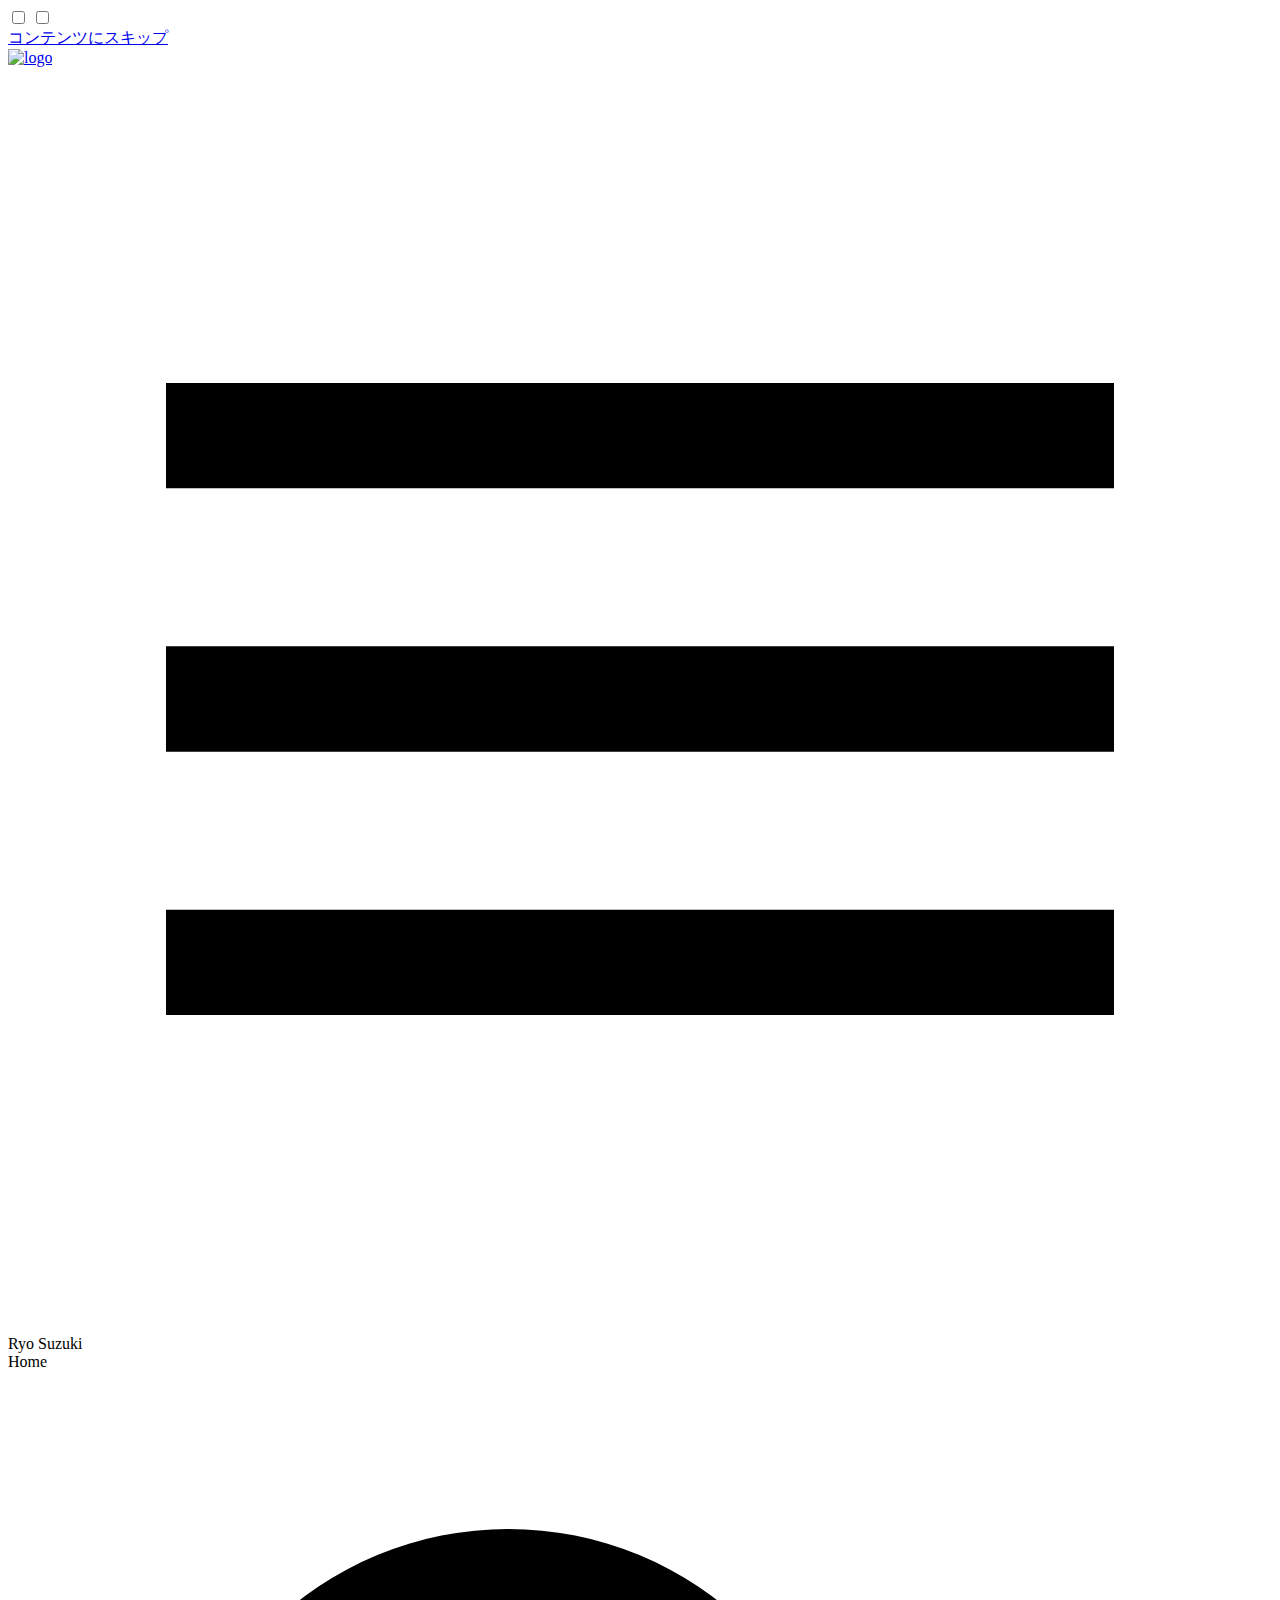
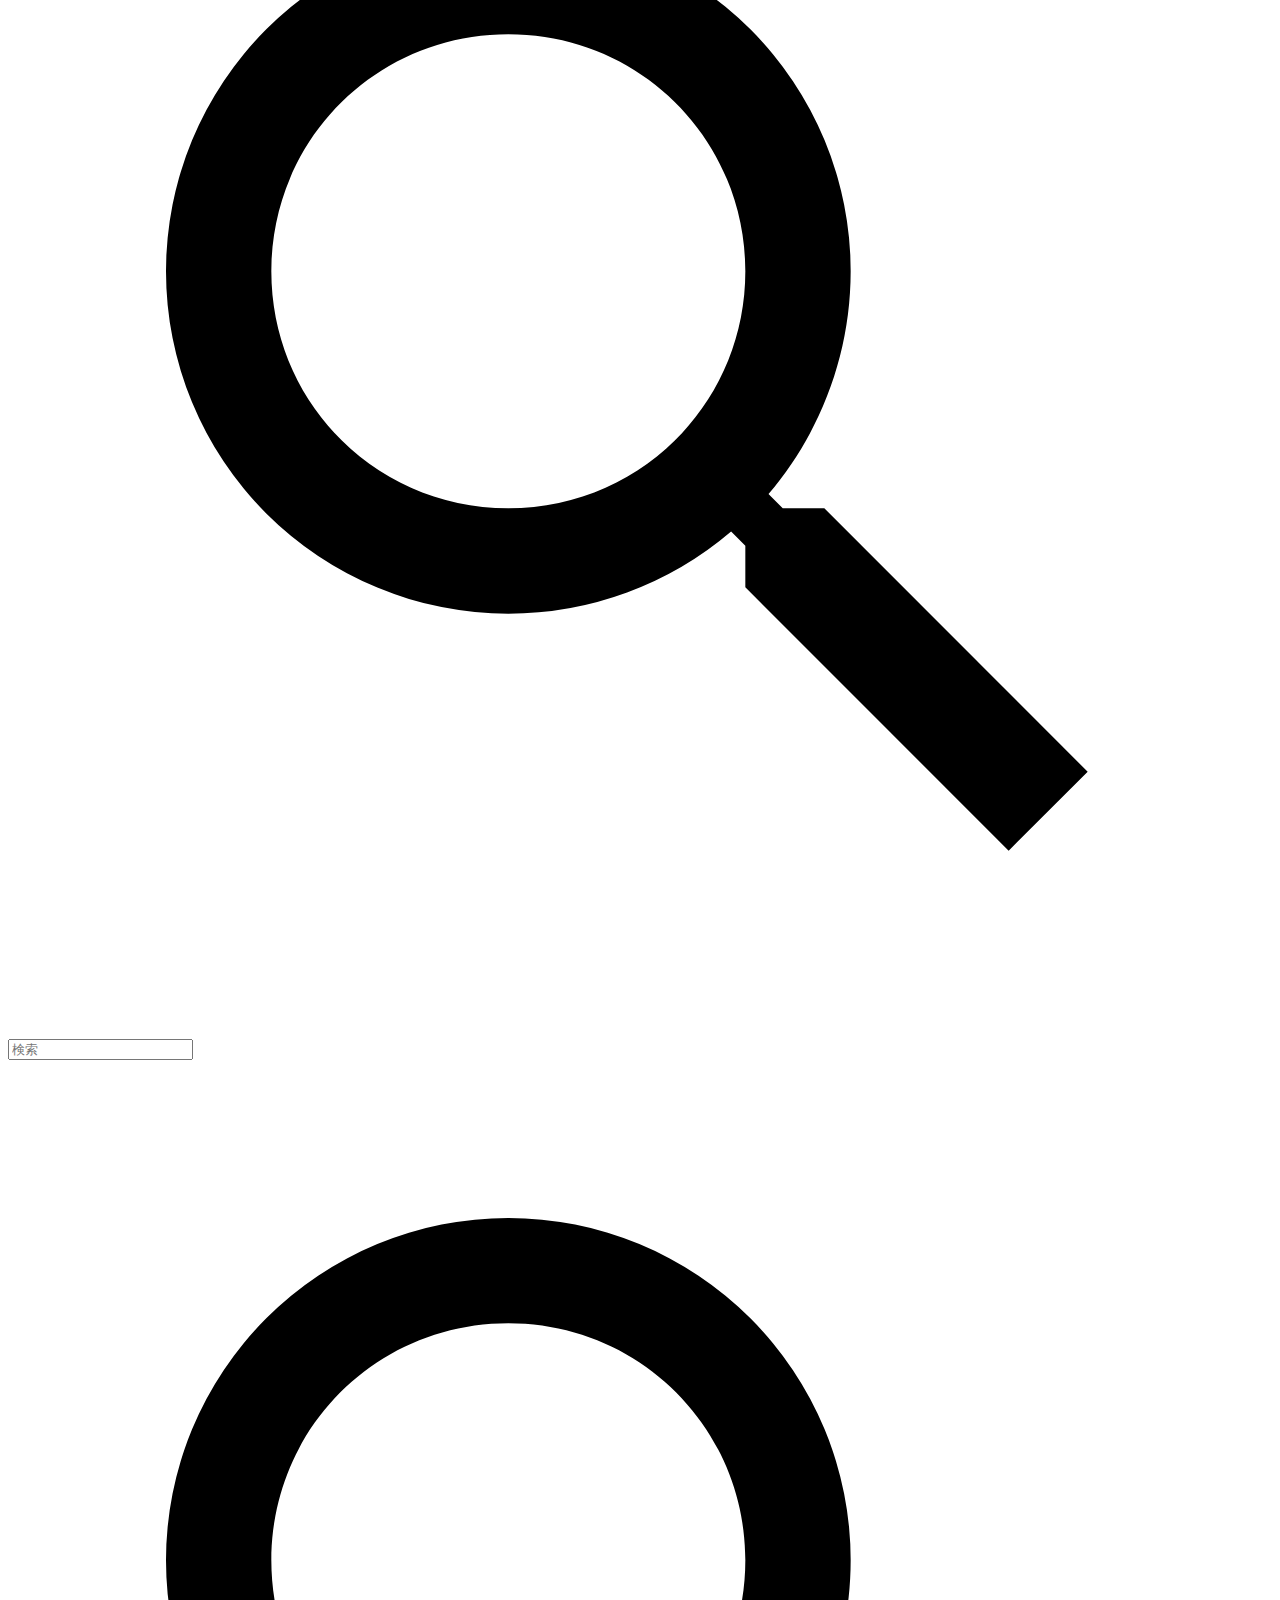
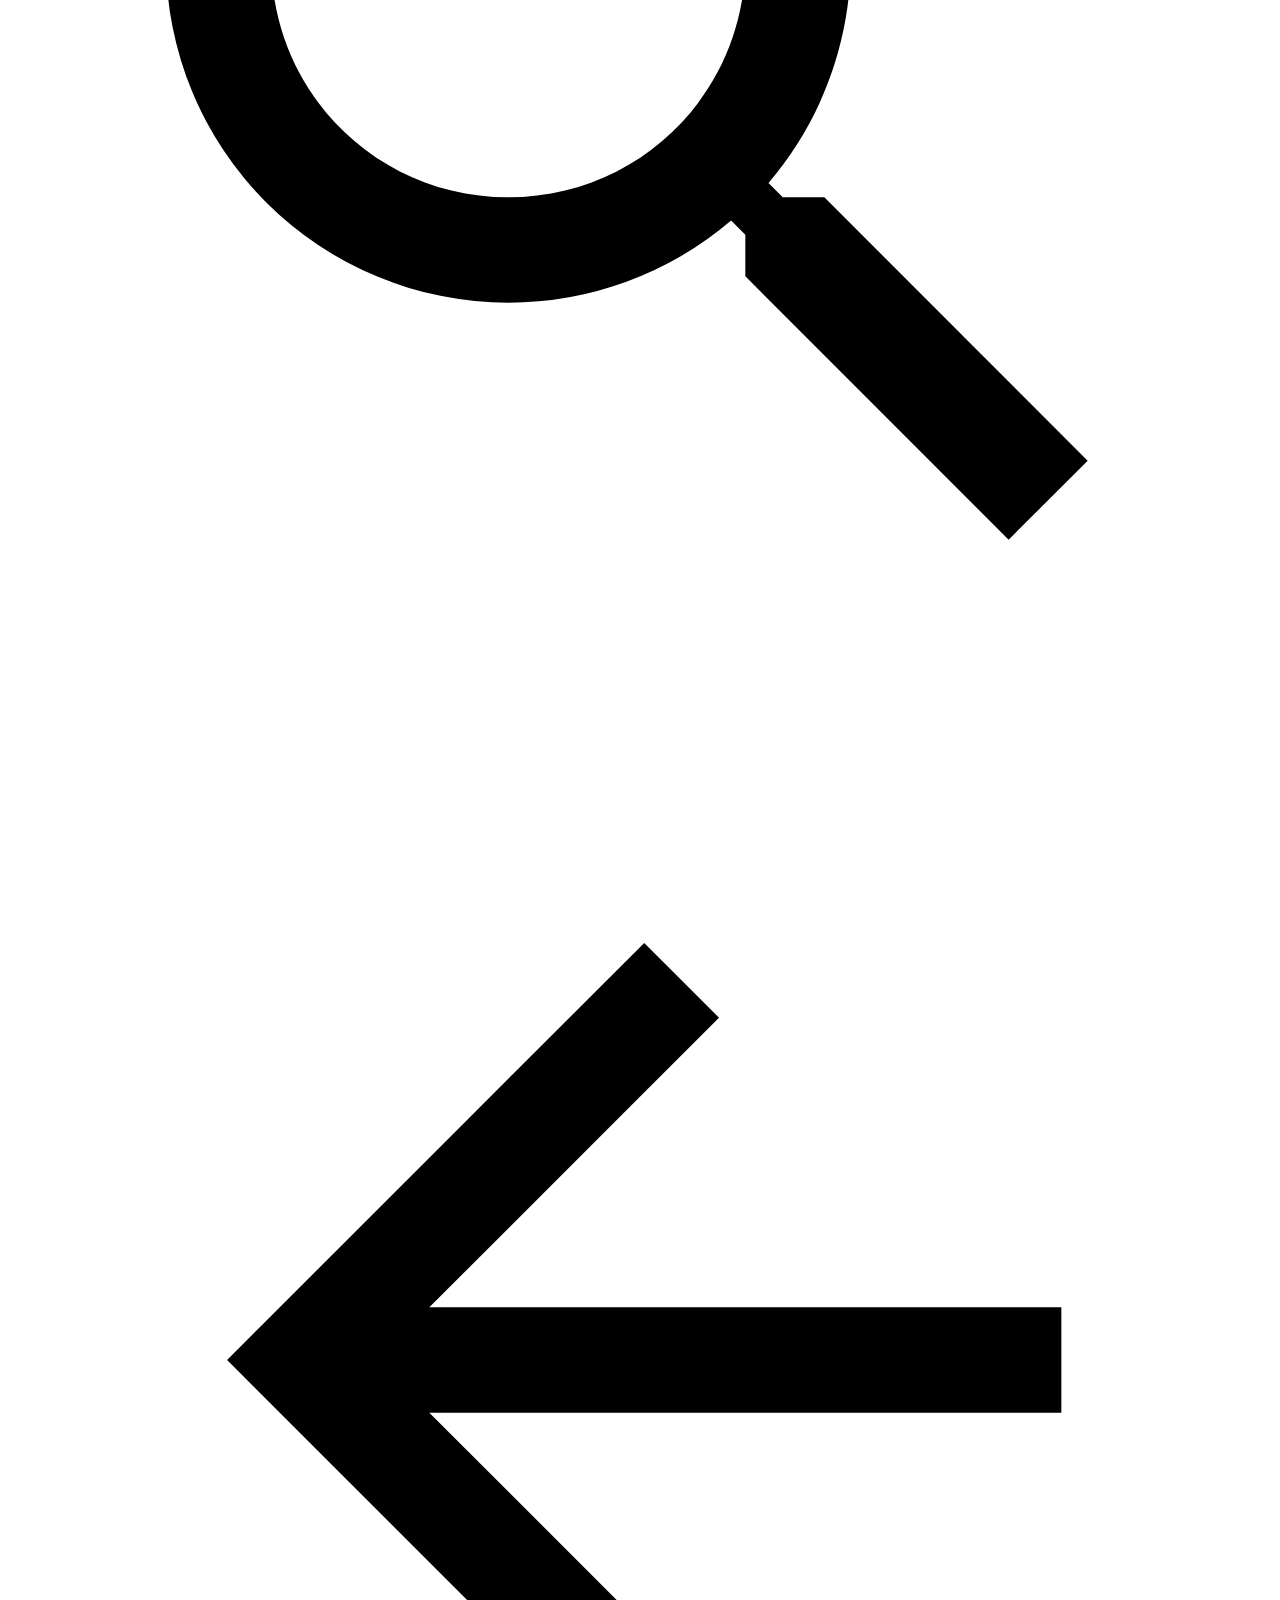
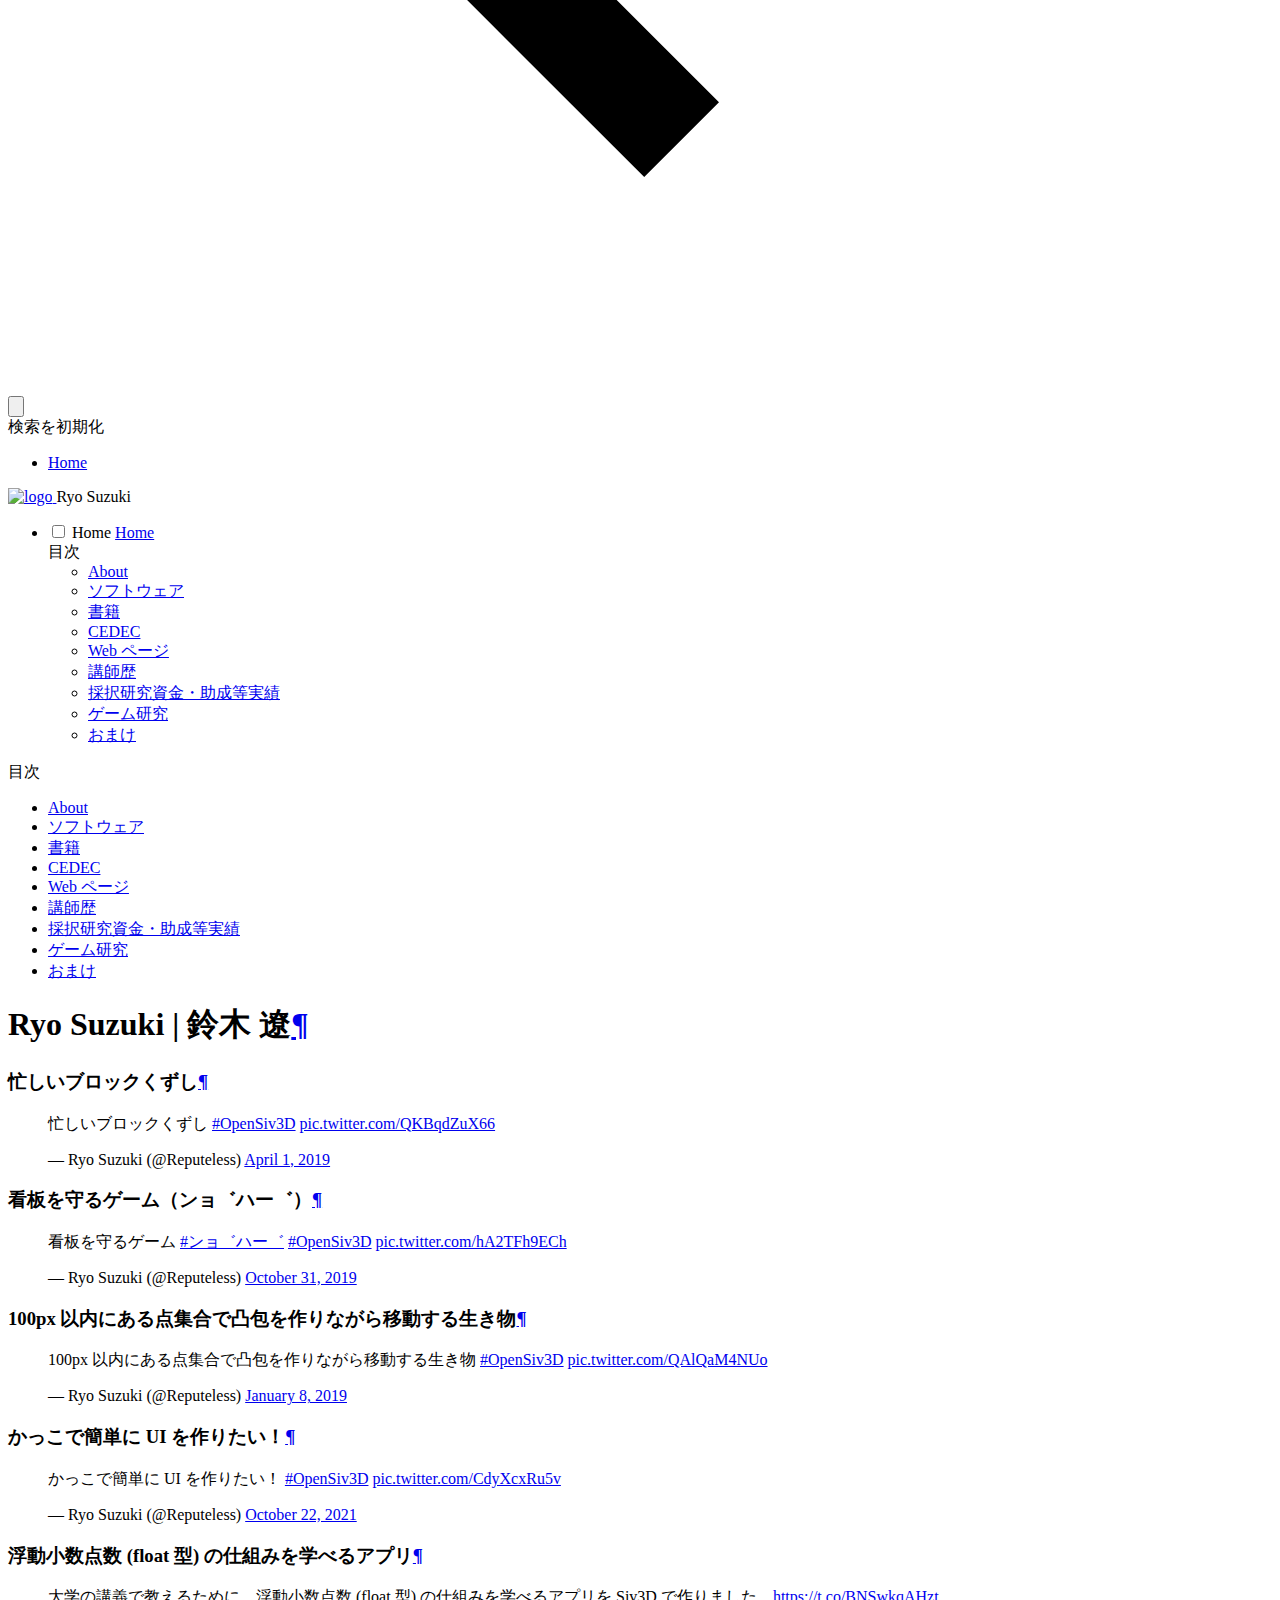
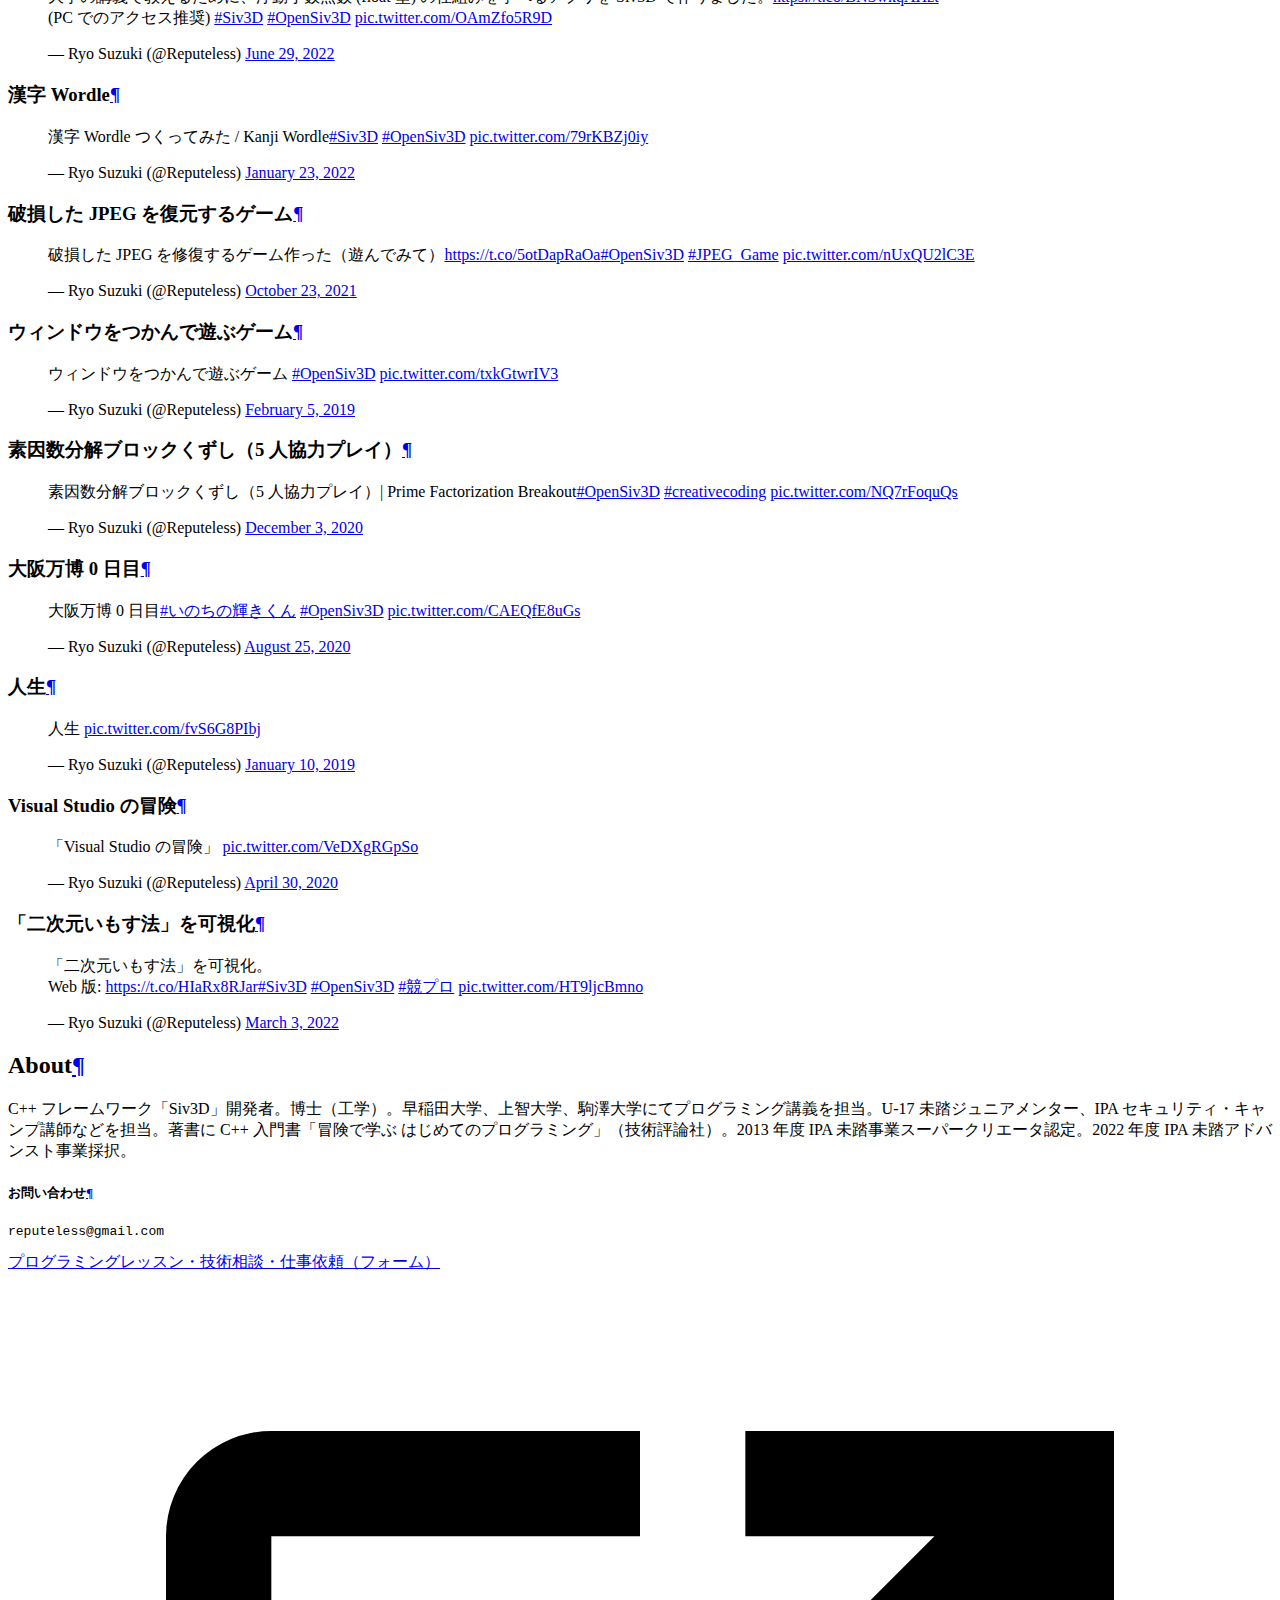
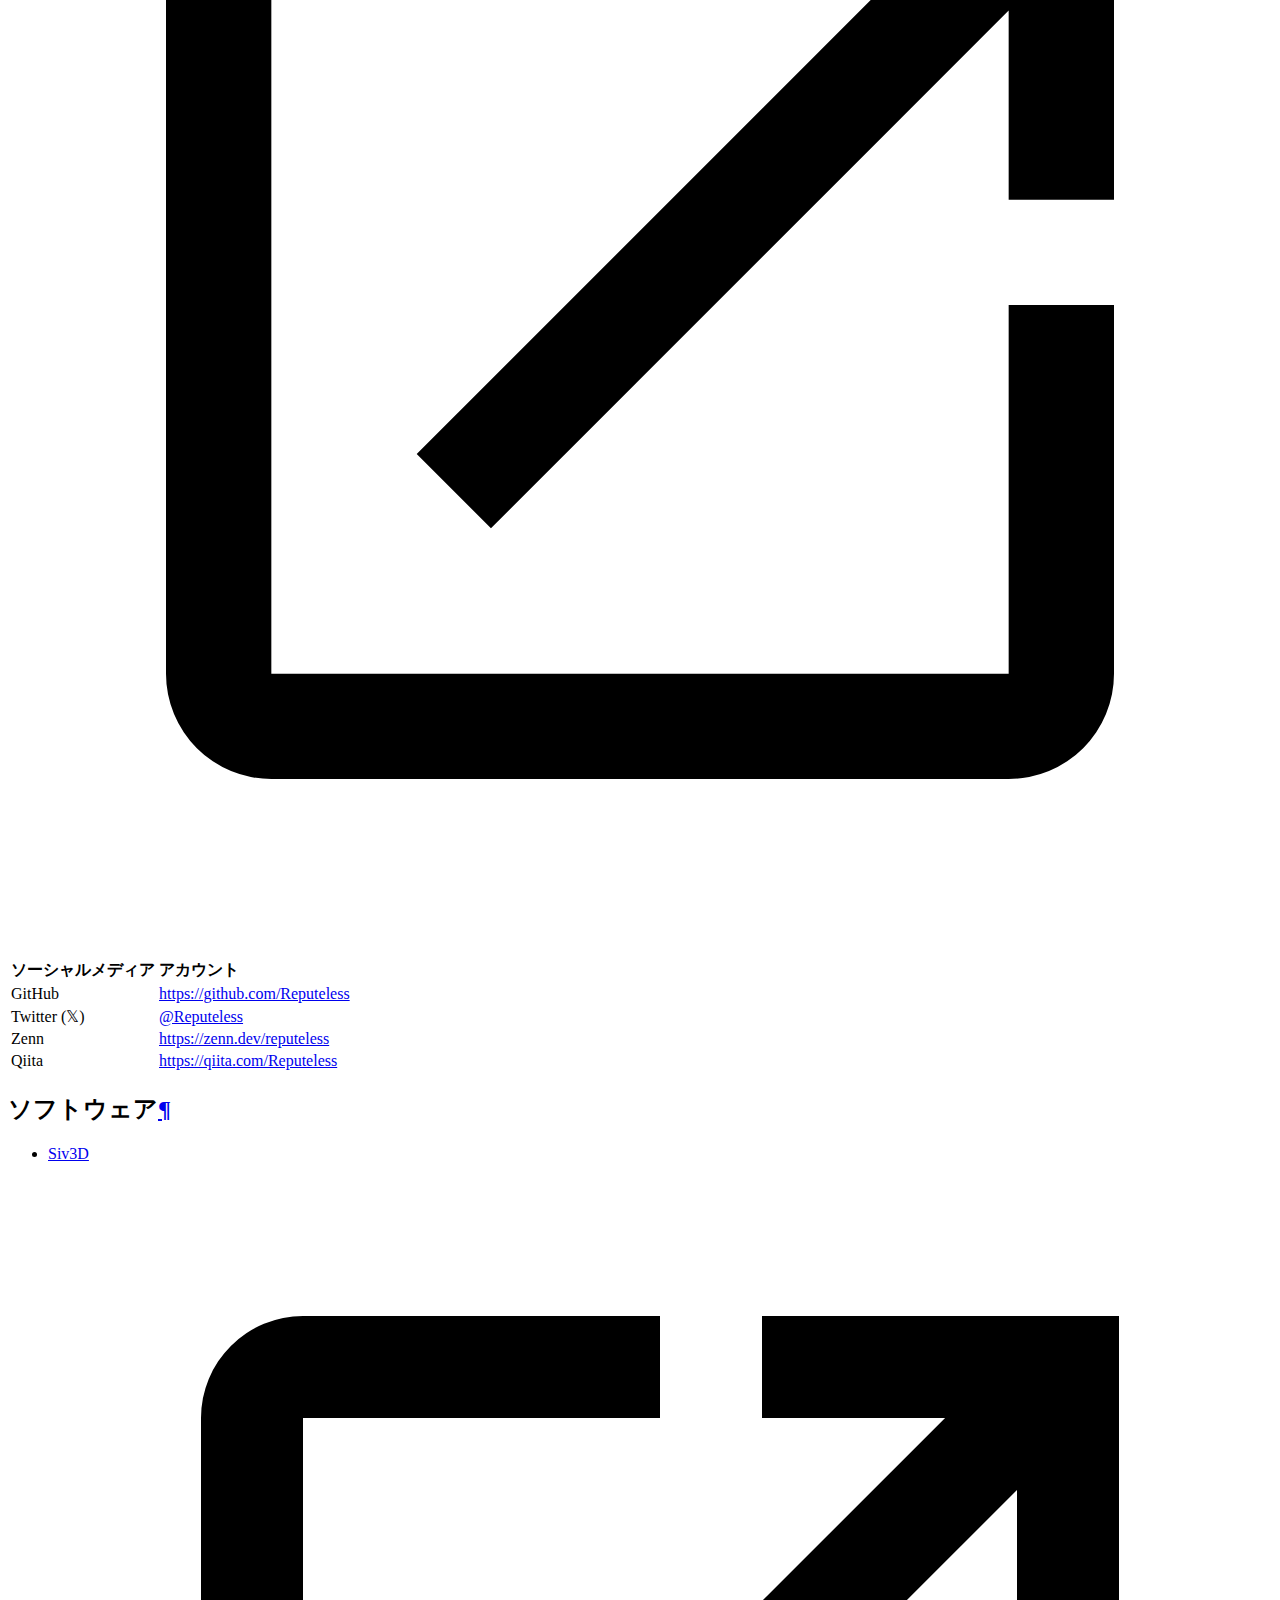
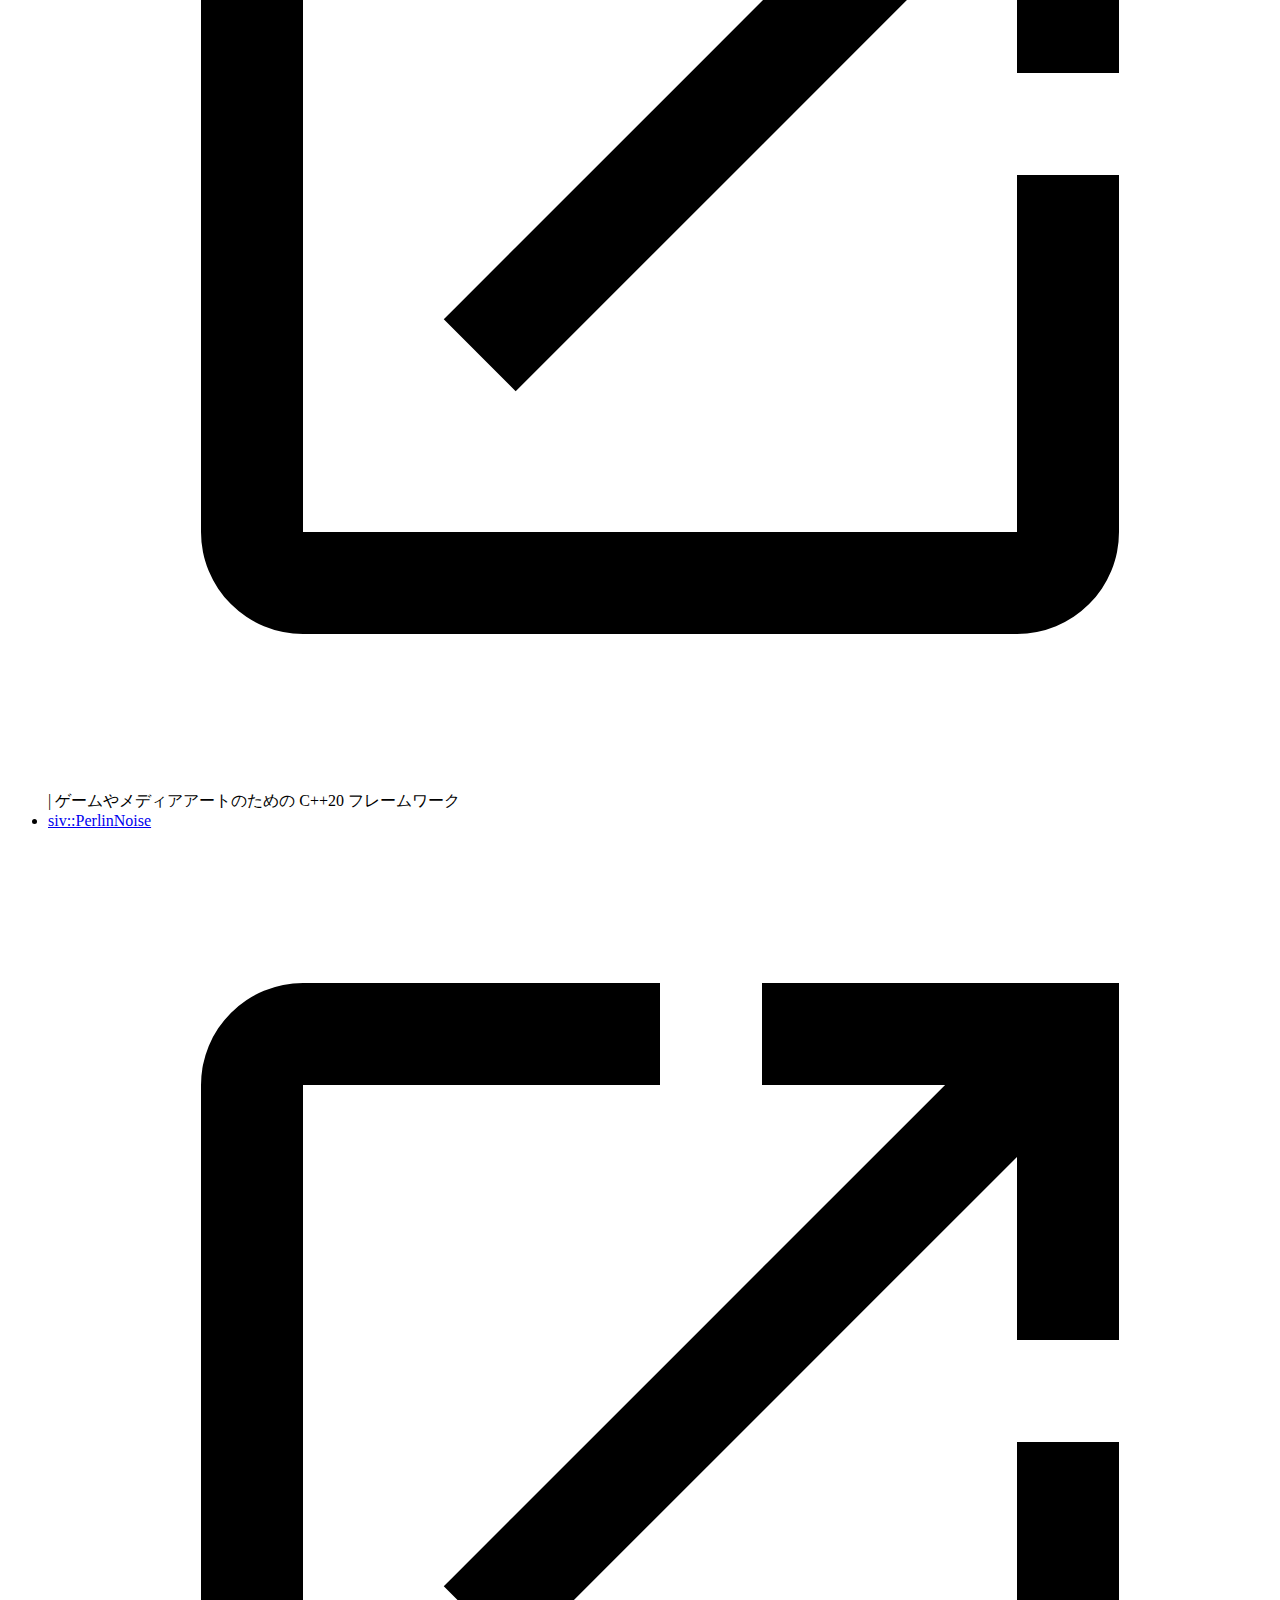
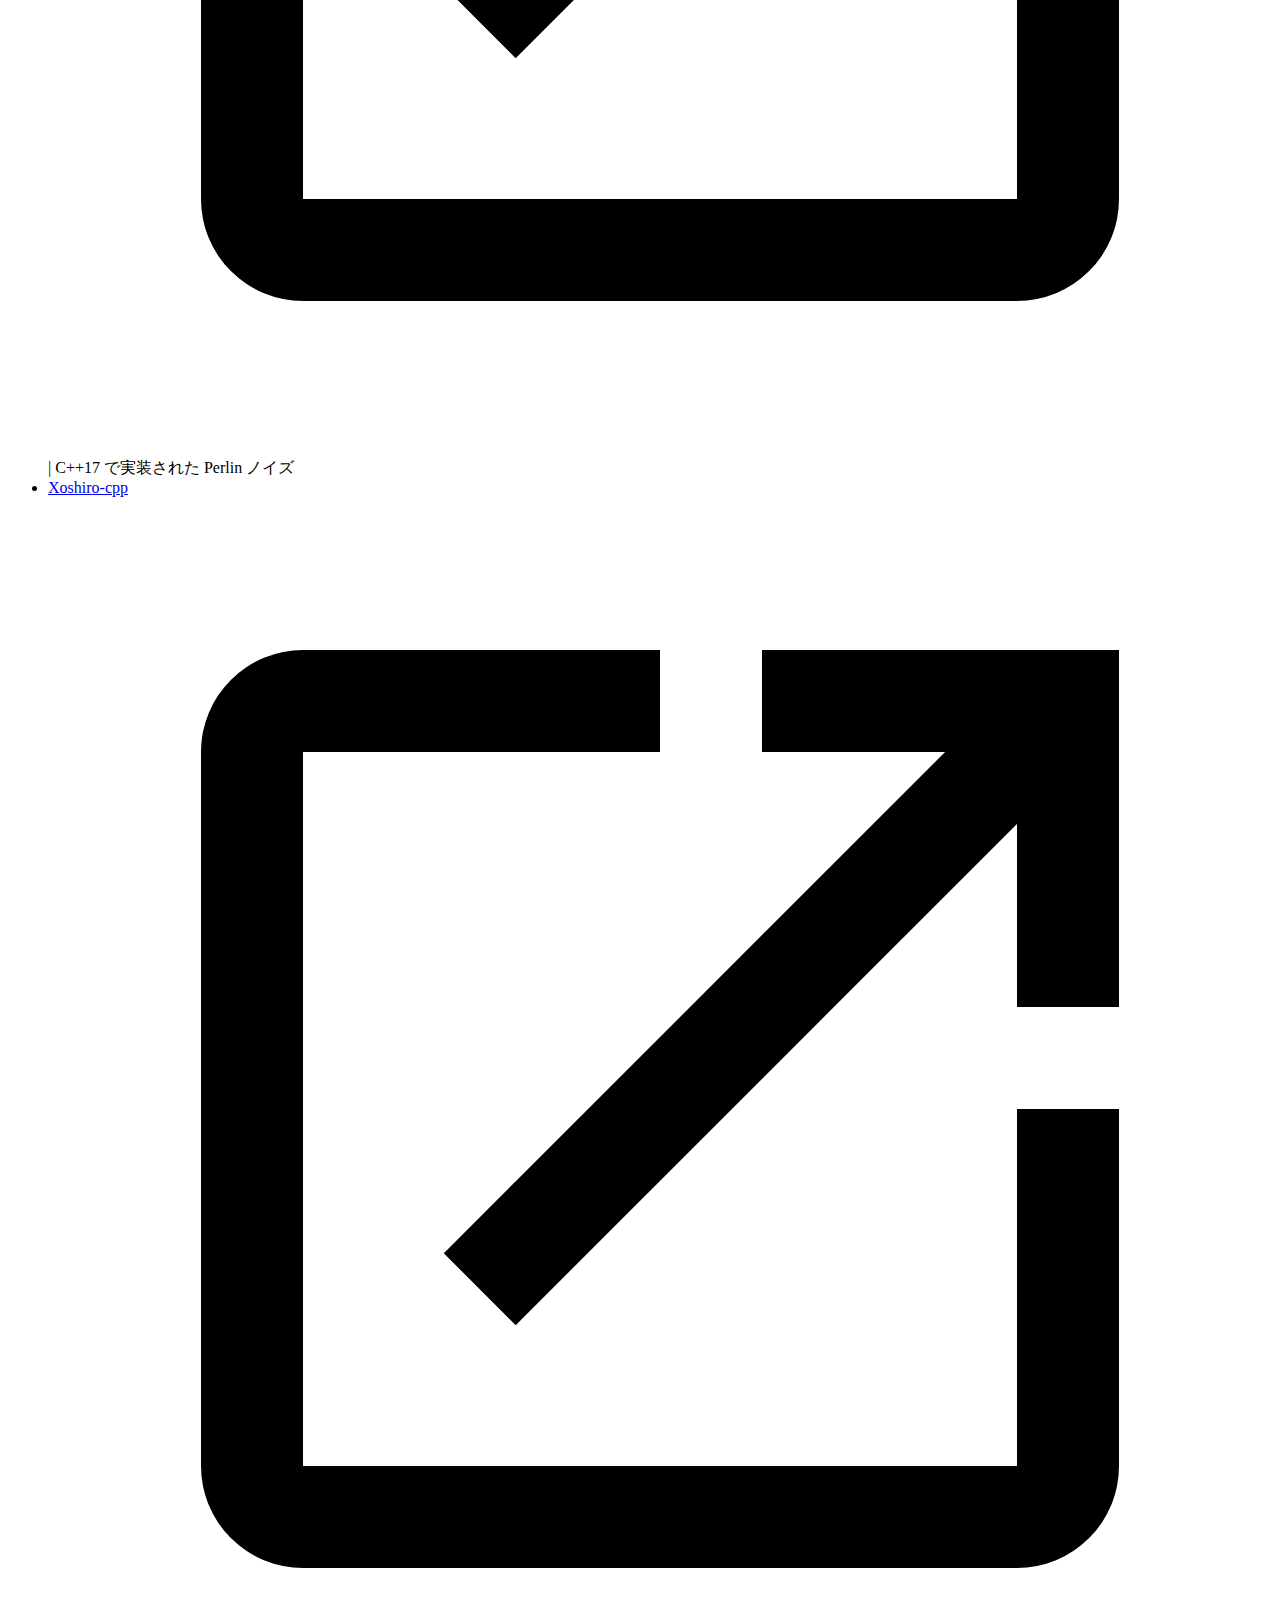
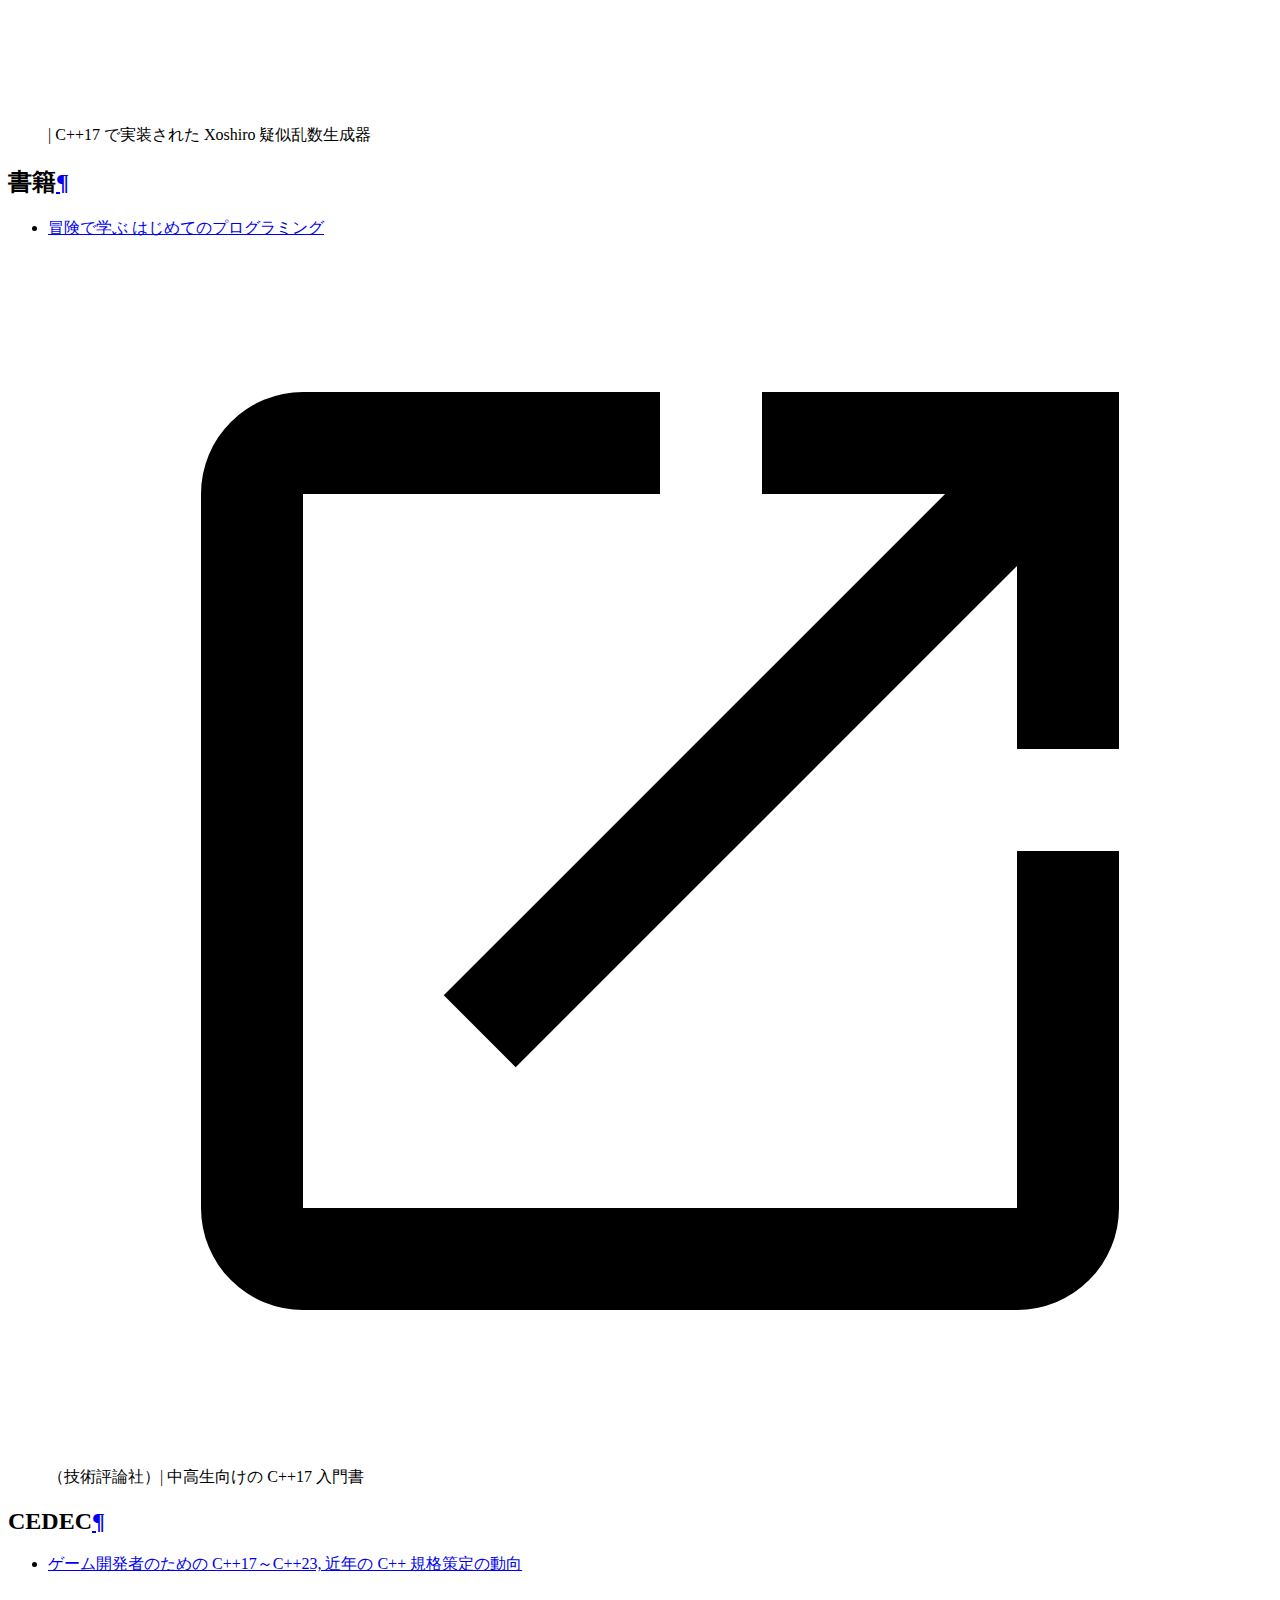
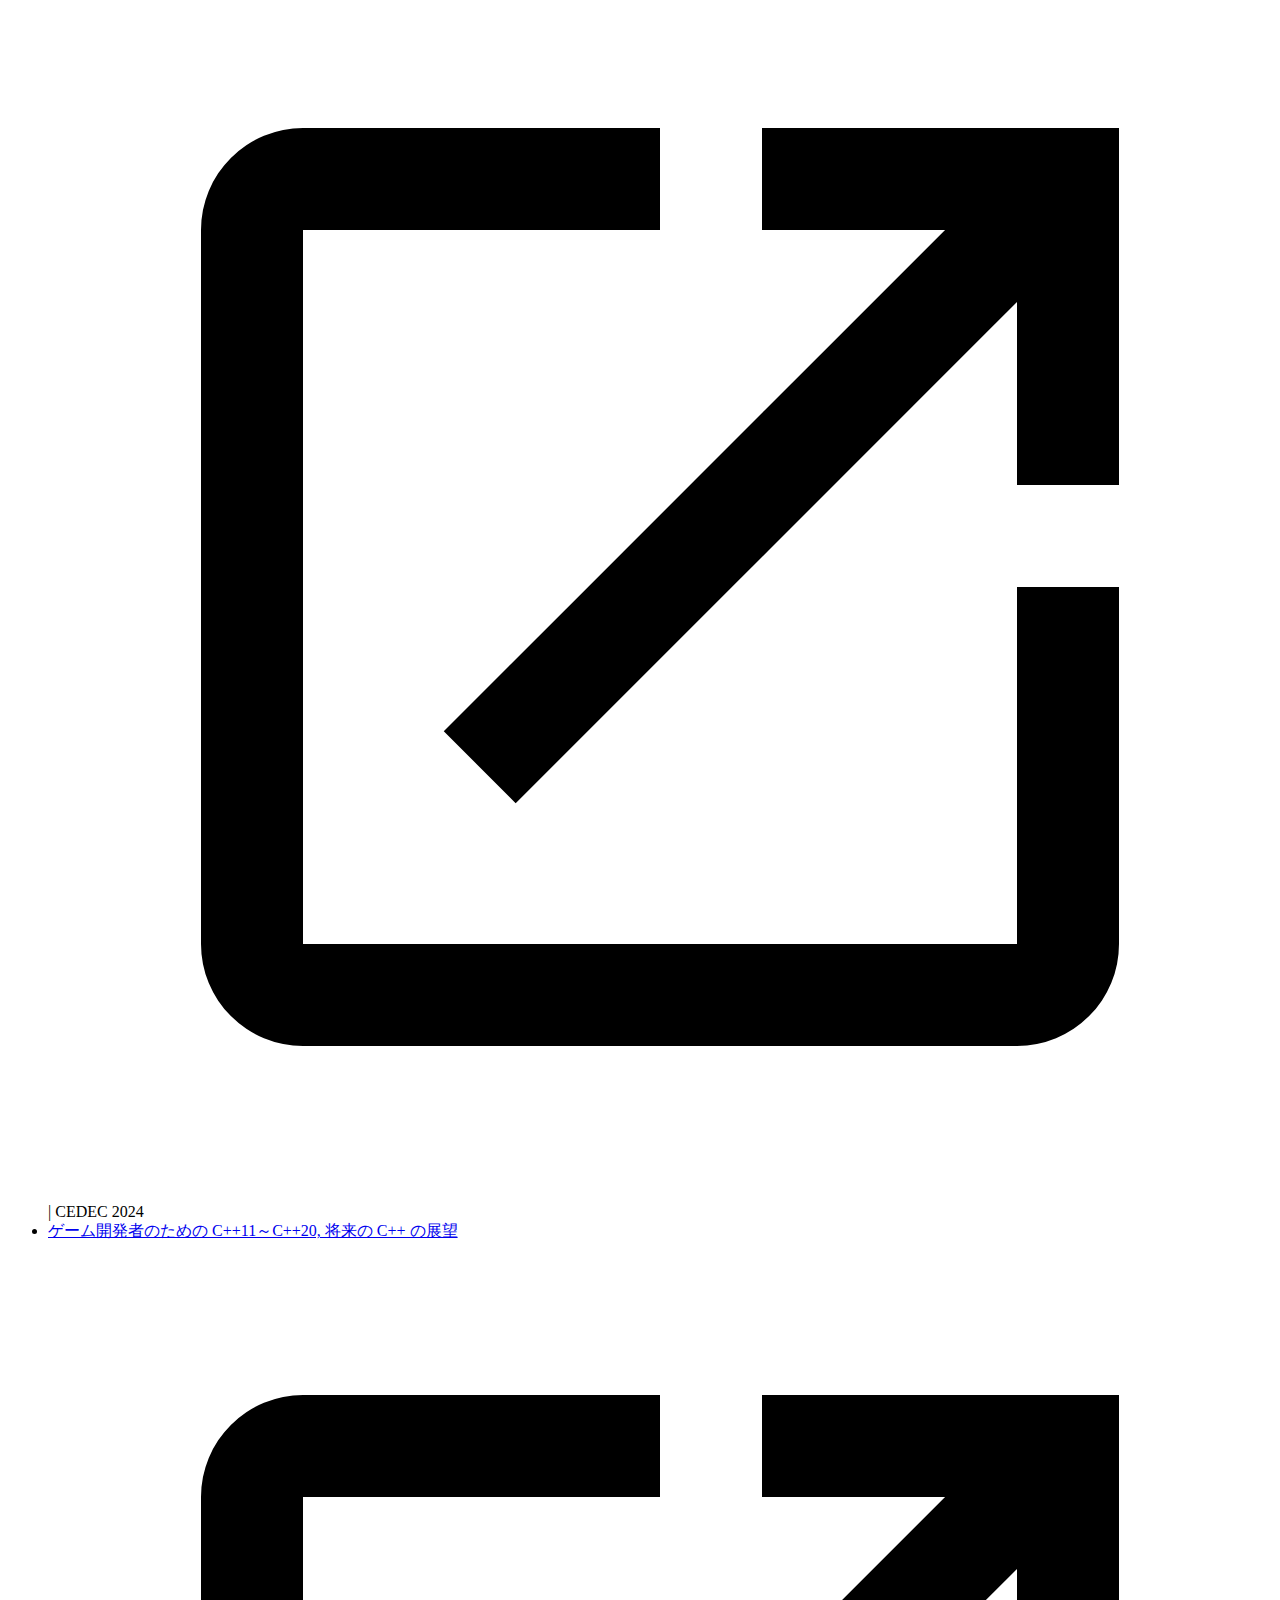
==== commit 7a2d3be8: "update" ====
--- a/index.html
+++ b/index.html
@@ -14,8 +14,11 @@
       
         <link rel="canonical" href="https://ryo-suzuki-contact.github.io/">
       
+      
+      
+      
       <link rel="icon" href="assets/images/logo.png">
-      <meta name="generator" content="mkdocs-1.3.0, mkdocs-material-8.3.9">
+      <meta name="generator" content="mkdocs-1.5.2, mkdocs-material-9.3.1">
     
     
       
@@ -23,18 +26,17 @@
       
     
     
-      <link rel="stylesheet" href="assets/stylesheets/main.1d29e8d0.min.css">
-      
-        
-        <link rel="stylesheet" href="assets/stylesheets/palette.cbb835fc.min.css">
-        
-          
-          
-          <meta name="theme-color" content="#2094f3">
-        
-      
-      
-    
+      <link rel="stylesheet" href="assets/stylesheets/main.046329b4.min.css">
+      
+        
+        <link rel="stylesheet" href="assets/stylesheets/palette.85d0ee34.min.css">
+      
+      
+
+
+    
+    
+      
     
     
       
@@ -50,10 +52,11 @@
     
       <link rel="stylesheet" href="contact_styles.css">
     
-    <script>__md_scope=new URL(".",location),__md_get=(e,_=localStorage,t=__md_scope)=>JSON.parse(_.getItem(t.pathname+"."+e)),__md_set=(e,_,t=localStorage,a=__md_scope)=>{try{t.setItem(a.pathname+"."+e,JSON.stringify(_))}catch(e){}}</script>
-    
-      
-
+    <script>__md_scope=new URL(".",location),__md_hash=e=>[...e].reduce((e,_)=>(e<<5)-e+_.charCodeAt(0),0),__md_get=(e,_=localStorage,t=__md_scope)=>JSON.parse(_.getItem(t.pathname+"."+e)),__md_set=(e,_,t=localStorage,a=__md_scope)=>{try{t.setItem(a.pathname+"."+e,JSON.stringify(_))}catch(e){}}</script>
+    
+      
+
+    
     
     
   </head>
@@ -64,7 +67,7 @@
     
     
     
-    <body dir="ltr" data-md-color-scheme="" data-md-color-primary="blue" data-md-color-accent="blue">
+    <body dir="ltr" data-md-color-scheme="default" data-md-color-primary="blue" data-md-color-accent="blue">
   
     
     
@@ -74,7 +77,7 @@
     <div data-md-component="skip">
       
         
-        <a href="#ryo-suzuki" class="md-skip">
+        <a href="#ryo-suzuki--鈴木-遼" class="md-skip">
           コンテンツにスキップ
         </a>
       
@@ -94,6 +97,7 @@
 
     </a>
     <label class="md-header__button md-icon" for="__drawer">
+      
       <svg xmlns="http://www.w3.org/2000/svg" viewBox="0 0 24 24"><path d="M3 6h18v2H3V6m0 5h18v2H3v-2m0 5h18v2H3v-2Z"/></svg>
     </label>
     <div class="md-header__title" data-md-component="header-title">
@@ -113,9 +117,12 @@
       </div>
     </div>
     
+      
+    
     
     
       <label class="md-header__button md-icon" for="__search">
+        
         <svg xmlns="http://www.w3.org/2000/svg" viewBox="0 0 24 24"><path d="M9.5 3A6.5 6.5 0 0 1 16 9.5c0 1.61-.59 3.09-1.56 4.23l.27.27h.79l5 5-1.5 1.5-5-5v-.79l-.27-.27A6.516 6.516 0 0 1 9.5 16 6.5 6.5 0 0 1 3 9.5 6.5 6.5 0 0 1 9.5 3m0 2C7 5 5 7 5 9.5S7 14 9.5 14 14 12 14 9.5 12 5 9.5 5Z"/></svg>
       </label>
       <div class="md-search" data-md-component="search" role="dialog">
@@ -124,15 +131,20 @@
     <form class="md-search__form" name="search">
       <input type="text" class="md-search__input" name="query" aria-label="検索" placeholder="検索" autocapitalize="off" autocorrect="off" autocomplete="off" spellcheck="false" data-md-component="search-query" required>
       <label class="md-search__icon md-icon" for="__search">
+        
         <svg xmlns="http://www.w3.org/2000/svg" viewBox="0 0 24 24"><path d="M9.5 3A6.5 6.5 0 0 1 16 9.5c0 1.61-.59 3.09-1.56 4.23l.27.27h.79l5 5-1.5 1.5-5-5v-.79l-.27-.27A6.516 6.516 0 0 1 9.5 16 6.5 6.5 0 0 1 3 9.5 6.5 6.5 0 0 1 9.5 3m0 2C7 5 5 7 5 9.5S7 14 9.5 14 14 12 14 9.5 12 5 9.5 5Z"/></svg>
+        
         <svg xmlns="http://www.w3.org/2000/svg" viewBox="0 0 24 24"><path d="M20 11v2H8l5.5 5.5-1.42 1.42L4.16 12l7.92-7.92L13.5 5.5 8 11h12Z"/></svg>
       </label>
-      <nav class="md-search__options" aria-label="Search">
-        
-        <button type="reset" class="md-search__icon md-icon" aria-label="クリア" tabindex="-1">
+      <nav class="md-search__options" aria-label="検索">
+        
+        <button type="reset" class="md-search__icon md-icon" title="クリア" aria-label="クリア" tabindex="-1">
+          
           <svg xmlns="http://www.w3.org/2000/svg" viewBox="0 0 24 24"><path d="M19 6.41 17.59 5 12 10.59 6.41 5 5 6.41 10.59 12 5 17.59 6.41 19 12 13.41 17.59 19 19 17.59 13.41 12 19 6.41Z"/></svg>
         </button>
       </nav>
+      
+        <div class="md-search__suggest" data-md-component="search-suggest"></div>
       
     </form>
     <div class="md-search__output">
@@ -141,7 +153,7 @@
           <div class="md-search-result__meta">
             検索を初期化
           </div>
-          <ol class="md-search-result__list"></ol>
+          <ol class="md-search-result__list" role="presentation"></ol>
         </div>
       </div>
     </div>
@@ -158,6 +170,34 @@
       
         
           
+            
+<nav class="md-tabs" aria-label="タブ" data-md-component="tabs">
+  <div class="md-grid">
+    <ul class="md-tabs__list">
+      
+        
+  
+  
+    
+  
+  
+    <li class="md-tabs__item md-tabs__item--active">
+      <a href="." class="md-tabs__link">
+        
+  
+    
+  
+  Home
+
+      </a>
+    </li>
+  
+
+      
+    </ul>
+  </div>
+</nav>
+          
         
       
       <main class="md-main" data-md-component="main">
@@ -171,7 +211,10 @@
                     
 
 
-<nav class="md-nav md-nav--primary" aria-label="ナビゲーション" data-md-level="0">
+  
+
+
+<nav class="md-nav md-nav--primary md-nav--lifted" aria-label="ナビゲーション" data-md-level="0">
   <label class="md-nav__title" for="__drawer">
     <a href="." title="Ryo Suzuki" class="md-nav__button md-logo" aria-label="Ryo Suzuki" data-md-component="logo">
       
@@ -185,8 +228,6 @@
     
       
       
-      
-
   
   
     
@@ -194,19 +235,31 @@
   
     <li class="md-nav__item md-nav__item--active">
       
-      <input class="md-nav__toggle md-toggle" data-md-toggle="toc" type="checkbox" id="__toc">
+      <input class="md-nav__toggle md-toggle" type="checkbox" id="__toc">
       
       
         
       
       
         <label class="md-nav__link md-nav__link--active" for="__toc">
-          Home
+          
+  
+  <span class="md-ellipsis">
+    Home
+  </span>
+  
+
           <span class="md-nav__icon md-icon"></span>
         </label>
       
       <a href="." class="md-nav__link md-nav__link--active">
-        Home
+        
+  
+  <span class="md-ellipsis">
+    Home
+  </span>
+  
+
       </a>
       
         
@@ -225,167 +278,65 @@
     <ul class="md-nav__list" data-md-component="toc" data-md-scrollfix>
       
         <li class="md-nav__item">
-  <a href="#c-siv3d" class="md-nav__link">
-    C++ フレームワーク Siv3D
-  </a>
-  
-</li>
-      
-        <li class="md-nav__item">
-  <a href="#c11c20-c-cedec-2020" class="md-nav__link">
-    ゲーム開発者のための C++11～C++20, 将来の C++ の展望 (CEDEC 2020)
-  </a>
-  
-</li>
-      
-        <li class="md-nav__item">
-  <a href="#_1" class="md-nav__link">
-    冒険で学ぶ はじめてのプログラミング（技術評論社）
-  </a>
-  
-</li>
-      
-        <li class="md-nav__item">
-  <a href="#cppmap-c" class="md-nav__link">
-    cppmap | C++ の歩き方
-  </a>
-  
-</li>
-      
-        <li class="md-nav__item">
-  <a href="#siv3d" class="md-nav__link">
-    Siv3D リファレンス
-  </a>
-  
-</li>
-      
-        <li class="md-nav__item">
-  <a href="#c" class="md-nav__link">
-    競プロのための標準 C++
-  </a>
-  
-</li>
-      
-        <li class="md-nav__item">
-  <a href="#5" class="md-nav__link">
-    未踏ジュニア、伝わる提案書を作る 5 つのコツ
-  </a>
-  
-</li>
-      
-        <li class="md-nav__item">
-  <a href="#jpeg-jpeg_game" class="md-nav__link">
-    破損した JPEG を復元するゲーム | #JPEG_Game
-  </a>
-  
-</li>
-      
-        <li class="md-nav__item">
   <a href="#about" class="md-nav__link">
     About
   </a>
   
-    <nav class="md-nav" aria-label="About">
-      <ul class="md-nav__list">
-        
-          <li class="md-nav__item">
-  <a href="#_2" class="md-nav__link">
-    専門分野
-  </a>
-  
-</li>
-        
-          <li class="md-nav__item">
-  <a href="#_3" class="md-nav__link">
-    プロジェクト
-  </a>
-  
-</li>
-        
-          <li class="md-nav__item">
-  <a href="#_4" class="md-nav__link">
+</li>
+      
+        <li class="md-nav__item">
+  <a href="#ソフトウェア" class="md-nav__link">
+    ソフトウェア
+  </a>
+  
+</li>
+      
+        <li class="md-nav__item">
+  <a href="#書籍" class="md-nav__link">
     書籍
   </a>
   
 </li>
-        
-          <li class="md-nav__item">
-  <a href="#_5" class="md-nav__link">
-    ソーシャルメディア
-  </a>
-  
-</li>
-        
-          <li class="md-nav__item">
-  <a href="#_6" class="md-nav__link">
-    採択研究資金・助成等
-  </a>
-  
-</li>
-        
-          <li class="md-nav__item">
-  <a href="#_7" class="md-nav__link">
-    主な指導歴
-  </a>
-  
-</li>
-        
-          <li class="md-nav__item">
-  <a href="#_8" class="md-nav__link">
-    講座・イベント提供
-  </a>
-  
-    <nav class="md-nav" aria-label="講座・イベント提供">
-      <ul class="md-nav__list">
-        
-          <li class="md-nav__item">
-  <a href="#_9" class="md-nav__link">
-    教育機関 / 公的機関
-  </a>
-  
-</li>
-        
-          <li class="md-nav__item">
-  <a href="#_10" class="md-nav__link">
-    地域コミュニティ
-  </a>
-  
-</li>
-        
-      </ul>
-    </nav>
-  
-</li>
-        
-          <li class="md-nav__item">
-  <a href="#_11" class="md-nav__link">
-    主な発表資料 / 寄稿記事
-  </a>
-  
-</li>
-        
-      </ul>
-    </nav>
-  
-</li>
-      
-        <li class="md-nav__item">
-  <a href="#_12" class="md-nav__link">
-    お問い合わせ
-  </a>
-  
-    <nav class="md-nav" aria-label="お問い合わせ">
-      <ul class="md-nav__list">
-        
-          <li class="md-nav__item">
-  <a href="#_13" class="md-nav__link">
+      
+        <li class="md-nav__item">
+  <a href="#cedec" class="md-nav__link">
+    CEDEC
+  </a>
+  
+</li>
+      
+        <li class="md-nav__item">
+  <a href="#web-ページ" class="md-nav__link">
+    Web ページ
+  </a>
+  
+</li>
+      
+        <li class="md-nav__item">
+  <a href="#講師歴" class="md-nav__link">
+    講師歴
+  </a>
+  
+</li>
+      
+        <li class="md-nav__item">
+  <a href="#採択研究資金助成等実績" class="md-nav__link">
+    採択研究資金・助成等実績
+  </a>
+  
+</li>
+      
+        <li class="md-nav__item">
+  <a href="#ゲーム研究" class="md-nav__link">
+    ゲーム研究
+  </a>
+  
+</li>
+      
+        <li class="md-nav__item">
+  <a href="#おまけ" class="md-nav__link">
     おまけ
   </a>
-  
-</li>
-        
-      </ul>
-    </nav>
   
 </li>
       
@@ -424,167 +375,65 @@
     <ul class="md-nav__list" data-md-component="toc" data-md-scrollfix>
       
         <li class="md-nav__item">
-  <a href="#c-siv3d" class="md-nav__link">
-    C++ フレームワーク Siv3D
-  </a>
-  
-</li>
-      
-        <li class="md-nav__item">
-  <a href="#c11c20-c-cedec-2020" class="md-nav__link">
-    ゲーム開発者のための C++11～C++20, 将来の C++ の展望 (CEDEC 2020)
-  </a>
-  
-</li>
-      
-        <li class="md-nav__item">
-  <a href="#_1" class="md-nav__link">
-    冒険で学ぶ はじめてのプログラミング（技術評論社）
-  </a>
-  
-</li>
-      
-        <li class="md-nav__item">
-  <a href="#cppmap-c" class="md-nav__link">
-    cppmap | C++ の歩き方
-  </a>
-  
-</li>
-      
-        <li class="md-nav__item">
-  <a href="#siv3d" class="md-nav__link">
-    Siv3D リファレンス
-  </a>
-  
-</li>
-      
-        <li class="md-nav__item">
-  <a href="#c" class="md-nav__link">
-    競プロのための標準 C++
-  </a>
-  
-</li>
-      
-        <li class="md-nav__item">
-  <a href="#5" class="md-nav__link">
-    未踏ジュニア、伝わる提案書を作る 5 つのコツ
-  </a>
-  
-</li>
-      
-        <li class="md-nav__item">
-  <a href="#jpeg-jpeg_game" class="md-nav__link">
-    破損した JPEG を復元するゲーム | #JPEG_Game
-  </a>
-  
-</li>
-      
-        <li class="md-nav__item">
   <a href="#about" class="md-nav__link">
     About
   </a>
   
-    <nav class="md-nav" aria-label="About">
-      <ul class="md-nav__list">
-        
-          <li class="md-nav__item">
-  <a href="#_2" class="md-nav__link">
-    専門分野
-  </a>
-  
-</li>
-        
-          <li class="md-nav__item">
-  <a href="#_3" class="md-nav__link">
-    プロジェクト
-  </a>
-  
-</li>
-        
-          <li class="md-nav__item">
-  <a href="#_4" class="md-nav__link">
+</li>
+      
+        <li class="md-nav__item">
+  <a href="#ソフトウェア" class="md-nav__link">
+    ソフトウェア
+  </a>
+  
+</li>
+      
+        <li class="md-nav__item">
+  <a href="#書籍" class="md-nav__link">
     書籍
   </a>
   
 </li>
-        
-          <li class="md-nav__item">
-  <a href="#_5" class="md-nav__link">
-    ソーシャルメディア
-  </a>
-  
-</li>
-        
-          <li class="md-nav__item">
-  <a href="#_6" class="md-nav__link">
-    採択研究資金・助成等
-  </a>
-  
-</li>
-        
-          <li class="md-nav__item">
-  <a href="#_7" class="md-nav__link">
-    主な指導歴
-  </a>
-  
-</li>
-        
-          <li class="md-nav__item">
-  <a href="#_8" class="md-nav__link">
-    講座・イベント提供
-  </a>
-  
-    <nav class="md-nav" aria-label="講座・イベント提供">
-      <ul class="md-nav__list">
-        
-          <li class="md-nav__item">
-  <a href="#_9" class="md-nav__link">
-    教育機関 / 公的機関
-  </a>
-  
-</li>
-        
-          <li class="md-nav__item">
-  <a href="#_10" class="md-nav__link">
-    地域コミュニティ
-  </a>
-  
-</li>
-        
-      </ul>
-    </nav>
-  
-</li>
-        
-          <li class="md-nav__item">
-  <a href="#_11" class="md-nav__link">
-    主な発表資料 / 寄稿記事
-  </a>
-  
-</li>
-        
-      </ul>
-    </nav>
-  
-</li>
-      
-        <li class="md-nav__item">
-  <a href="#_12" class="md-nav__link">
-    お問い合わせ
-  </a>
-  
-    <nav class="md-nav" aria-label="お問い合わせ">
-      <ul class="md-nav__list">
-        
-          <li class="md-nav__item">
-  <a href="#_13" class="md-nav__link">
+      
+        <li class="md-nav__item">
+  <a href="#cedec" class="md-nav__link">
+    CEDEC
+  </a>
+  
+</li>
+      
+        <li class="md-nav__item">
+  <a href="#web-ページ" class="md-nav__link">
+    Web ページ
+  </a>
+  
+</li>
+      
+        <li class="md-nav__item">
+  <a href="#講師歴" class="md-nav__link">
+    講師歴
+  </a>
+  
+</li>
+      
+        <li class="md-nav__item">
+  <a href="#採択研究資金助成等実績" class="md-nav__link">
+    採択研究資金・助成等実績
+  </a>
+  
+</li>
+      
+        <li class="md-nav__item">
+  <a href="#ゲーム研究" class="md-nav__link">
+    ゲーム研究
+  </a>
+  
+</li>
+      
+        <li class="md-nav__item">
+  <a href="#おまけ" class="md-nav__link">
     おまけ
   </a>
-  
-</li>
-        
-      </ul>
-    </nav>
   
 </li>
       
@@ -596,129 +445,190 @@
               </div>
             
           
-          <div class="md-content" data-md-component="content">
-            <article class="md-content__inner md-typeset">
-              
+          
+            <div class="md-content" data-md-component="content">
+              <article class="md-content__inner md-typeset">
                 
-
-
-<h1 id="ryo-suzuki">Ryo Suzuki | 鈴木 遼<a class="headerlink" href="#ryo-suzuki" title="Permanent link">&para;</a></h1>
-<h3 id="c-siv3d">C++ フレームワーク Siv3D<a class="headerlink" href="#c-siv3d" title="Permanent link">&para;</a></h3>
-<p><a href="https://github.com/Siv3D/OpenSiv3D" target="_blank"></p>
-<div class="noshadow"><img src="https://raw.githubusercontent.com/Siv3D/File/master/v6/logo.png"></div>
-<p></a></p>
-<h3 id="c11c20-c-cedec-2020">ゲーム開発者のための C++11～C++20, 将来の C++ の展望 (CEDEC 2020)<a class="headerlink" href="#c11c20-c-cedec-2020" title="Permanent link">&para;</a></h3>
-<p><a href="https://speakerdeck.com/cpp/cedec2020" target="_blank"><div class="shadow"><img src="https://raw.githubusercontent.com/Reputeless/Reputeless/master/s1.png"></div></a></p>
-<h3 id="_1">冒険で学ぶ はじめてのプログラミング（技術評論社）<a class="headerlink" href="#_1" title="Permanent link">&para;</a></h3>
-<p><a href="http://www.amazon.co.jp/o/ASIN/B07FNKHYR3/s3d-22" target="_blank"><div class="shadow"><img src="https://enrect.org/cppbook/image/book0.png"></div></a></p>
-<h3 id="cppmap-c">cppmap | C++ の歩き方<a class="headerlink" href="#cppmap-c" title="Permanent link">&para;</a></h3>
-<p><a href="https://cppmap.github.io/" target="_blank"><div class="shadow"><img src="https://raw.githubusercontent.com/cppmap/cppmap.docs/master/images/cppmap.png"></div></a></p>
-<h3 id="siv3d">Siv3D リファレンス<a class="headerlink" href="#siv3d" title="Permanent link">&para;</a></h3>
-<p><a href="https://zenn.dev/reputeless/books/siv3d-documentation" target="_blank"><div class="shadow"><img src="https://raw.githubusercontent.com/Reputeless/Zenn.Public/main/books/siv3d-documentation/cover.png"></div></a></p>
-<h3 id="c">競プロのための標準 C++<a class="headerlink" href="#c" title="Permanent link">&para;</a></h3>
-<p><a href="https://zenn.dev/reputeless/books/standard-cpp-for-competitive-programming" target="_blank"><div class="shadow"><img src="https://raw.githubusercontent.com/Reputeless/Zenn.Public/main/books/standard-cpp-for-competitive-programming/cover.png"></div></a></p>
-<h3 id="5">未踏ジュニア、伝わる提案書を作る 5 つのコツ<a class="headerlink" href="#5" title="Permanent link">&para;</a></h3>
-<p><a href="https://zenn.dev/reputeless/articles/idea-mitoujr" target="_blank"><div class="shadow"><img src="https://raw.githubusercontent.com/Reputeless/Reputeless/master/s2.png"></div></a></p>
-<h3 id="jpeg-jpeg_game">破損した JPEG を復元するゲーム | <a href="https://twitter.com/hashtag/JPEG_Game?src=hashtag_click&amp;f=live">#JPEG_Game</a><a class="headerlink" href="#jpeg-jpeg_game" title="Permanent link">&para;</a></h3>
-<p><a href="https://siv3d.jp/web/sample/jpeg_game/jpeg_game.html" target="_blank"><div class="shadow"><img src="https://raw.githubusercontent.com/Reputeless/Reputeless/master/s3.jpg"></div></a></p>
+                  
+
+
+<h1 id="ryo-suzuki--鈴木-遼">Ryo Suzuki | 鈴木 遼<a class="headerlink" href="#ryo-suzuki--鈴木-遼" title="Permanent link">&para;</a></h1>
+<h3 id="忙しいブロックくずし">忙しいブロックくずし<a class="headerlink" href="#忙しいブロックくずし" title="Permanent link">&para;</a></h3>
+<blockquote class="twitter-tweet" data-media-max-width="560"><p lang="ja" dir="ltr">忙しいブロックくずし <a href="https://twitter.com/hashtag/OpenSiv3D?src=hash&amp;ref_src=twsrc%5Etfw">#OpenSiv3D</a> <a href="https://t.co/QKBqdZuX66">pic.twitter.com/QKBqdZuX66</a></p>&mdash; Ryo Suzuki (@Reputeless) <a href="https://twitter.com/Reputeless/status/1112674711245193217?ref_src=twsrc%5Etfw">April 1, 2019</a></blockquote>
+<script async src="https://platform.twitter.com/widgets.js" charset="utf-8"></script>
+
+<h3 id="看板を守るゲームンョハー">看板を守るゲーム（ンョ゛ハー゛）<a class="headerlink" href="#看板を守るゲームンョハー" title="Permanent link">&para;</a></h3>
+<blockquote class="twitter-tweet" data-media-max-width="560"><p lang="ja" dir="ltr">看板を守るゲーム <a href="https://twitter.com/hashtag/%E3%83%B3%E3%83%A7%E3%82%9B%E3%83%8F%E3%83%BC%E3%82%9B?src=hash&amp;ref_src=twsrc%5Etfw">#ンョ゛ハー゛</a> <a href="https://twitter.com/hashtag/OpenSiv3D?src=hash&amp;ref_src=twsrc%5Etfw">#OpenSiv3D</a> <a href="https://t.co/hA2TFh9ECh">pic.twitter.com/hA2TFh9ECh</a></p>&mdash; Ryo Suzuki (@Reputeless) <a href="https://twitter.com/Reputeless/status/1189842619708297216?ref_src=twsrc%5Etfw">October 31, 2019</a></blockquote>
+<script async src="https://platform.twitter.com/widgets.js" charset="utf-8"></script>
+
+<h3 id="100px-以内にある点集合で凸包を作りながら移動する生き物">100px 以内にある点集合で凸包を作りながら移動する生き物<a class="headerlink" href="#100px-以内にある点集合で凸包を作りながら移動する生き物" title="Permanent link">&para;</a></h3>
+<blockquote class="twitter-tweet" data-media-max-width="560"><p lang="ja" dir="ltr">100px 以内にある点集合で凸包を作りながら移動する生き物 <a href="https://twitter.com/hashtag/OpenSiv3D?src=hash&amp;ref_src=twsrc%5Etfw">#OpenSiv3D</a> <a href="https://t.co/QAlQaM4NUo">pic.twitter.com/QAlQaM4NUo</a></p>&mdash; Ryo Suzuki (@Reputeless) <a href="https://twitter.com/Reputeless/status/1082471025449680896?ref_src=twsrc%5Etfw">January 8, 2019</a></blockquote>
+<script async src="https://platform.twitter.com/widgets.js" charset="utf-8"></script>
+
+<h3 id="かっこで簡単に-ui-を作りたい">かっこで簡単に UI を作りたい！<a class="headerlink" href="#かっこで簡単に-ui-を作りたい" title="Permanent link">&para;</a></h3>
+<blockquote class="twitter-tweet" data-media-max-width="560"><p lang="ja" dir="ltr">かっこで簡単に UI を作りたい！ <a href="https://twitter.com/hashtag/OpenSiv3D?src=hash&amp;ref_src=twsrc%5Etfw">#OpenSiv3D</a> <a href="https://t.co/CdyXcxRu5v">pic.twitter.com/CdyXcxRu5v</a></p>&mdash; Ryo Suzuki (@Reputeless) <a href="https://twitter.com/Reputeless/status/1451430712494624771?ref_src=twsrc%5Etfw">October 22, 2021</a></blockquote>
+<script async src="https://platform.twitter.com/widgets.js" charset="utf-8"></script>
+
+<h3 id="浮動小数点数-float-型-の仕組みを学べるアプリ">浮動小数点数 (float 型) の仕組みを学べるアプリ<a class="headerlink" href="#浮動小数点数-float-型-の仕組みを学べるアプリ" title="Permanent link">&para;</a></h3>
+<blockquote class="twitter-tweet" data-media-max-width="560"><p lang="ja" dir="ltr">大学の講義で教えるために、浮動小数点数 (float 型) の仕組みを学べるアプリを Siv3D で作りました。<a href="https://t.co/BNSwkqAHzt">https://t.co/BNSwkqAHzt</a><br>(PC でのアクセス推奨) <a href="https://twitter.com/hashtag/Siv3D?src=hash&amp;ref_src=twsrc%5Etfw">#Siv3D</a> <a href="https://twitter.com/hashtag/OpenSiv3D?src=hash&amp;ref_src=twsrc%5Etfw">#OpenSiv3D</a> <a href="https://t.co/OAmZfo5R9D">pic.twitter.com/OAmZfo5R9D</a></p>&mdash; Ryo Suzuki (@Reputeless) <a href="https://twitter.com/Reputeless/status/1542160459658416129?ref_src=twsrc%5Etfw">June 29, 2022</a></blockquote>
+<script async src="https://platform.twitter.com/widgets.js" charset="utf-8"></script>
+
+<h3 id="漢字-wordle">漢字 Wordle<a class="headerlink" href="#漢字-wordle" title="Permanent link">&para;</a></h3>
+<blockquote class="twitter-tweet" data-media-max-width="560"><p lang="ja" dir="ltr">漢字 Wordle つくってみた / Kanji Wordle<a href="https://twitter.com/hashtag/Siv3D?src=hash&amp;ref_src=twsrc%5Etfw">#Siv3D</a> <a href="https://twitter.com/hashtag/OpenSiv3D?src=hash&amp;ref_src=twsrc%5Etfw">#OpenSiv3D</a> <a href="https://t.co/79rKBZj0iy">pic.twitter.com/79rKBZj0iy</a></p>&mdash; Ryo Suzuki (@Reputeless) <a href="https://twitter.com/Reputeless/status/1485186067120926721?ref_src=twsrc%5Etfw">January 23, 2022</a></blockquote>
+<script async src="https://platform.twitter.com/widgets.js" charset="utf-8"></script>
+
+<h3 id="破損した-jpeg-を復元するゲーム">破損した JPEG を復元するゲーム<a class="headerlink" href="#破損した-jpeg-を復元するゲーム" title="Permanent link">&para;</a></h3>
+<blockquote class="twitter-tweet" data-media-max-width="560"><p lang="ja" dir="ltr">破損した JPEG を修復するゲーム作った（遊んでみて）<a href="https://t.co/5otDapRaOa">https://t.co/5otDapRaOa</a><a href="https://twitter.com/hashtag/OpenSiv3D?src=hash&amp;ref_src=twsrc%5Etfw">#OpenSiv3D</a> <a href="https://twitter.com/hashtag/JPEG_Game?src=hash&amp;ref_src=twsrc%5Etfw">#JPEG_Game</a> <a href="https://t.co/nUxQU2lC3E">pic.twitter.com/nUxQU2lC3E</a></p>&mdash; Ryo Suzuki (@Reputeless) <a href="https://twitter.com/Reputeless/status/1451829140332560389?ref_src=twsrc%5Etfw">October 23, 2021</a></blockquote>
+<script async src="https://platform.twitter.com/widgets.js" charset="utf-8"></script>
+
+<h3 id="ウィンドウをつかんで遊ぶゲーム">ウィンドウをつかんで遊ぶゲーム<a class="headerlink" href="#ウィンドウをつかんで遊ぶゲーム" title="Permanent link">&para;</a></h3>
+<blockquote class="twitter-tweet" data-media-max-width="560"><p lang="ja" dir="ltr">ウィンドウをつかんで遊ぶゲーム <a href="https://twitter.com/hashtag/OpenSiv3D?src=hash&amp;ref_src=twsrc%5Etfw">#OpenSiv3D</a> <a href="https://t.co/txkGtwrIV3">pic.twitter.com/txkGtwrIV3</a></p>&mdash; Ryo Suzuki (@Reputeless) <a href="https://twitter.com/Reputeless/status/1092795680517771267?ref_src=twsrc%5Etfw">February 5, 2019</a></blockquote>
+<script async src="https://platform.twitter.com/widgets.js" charset="utf-8"></script>
+
+<h3 id="素因数分解ブロックくずし5-人協力プレイ">素因数分解ブロックくずし（5 人協力プレイ）<a class="headerlink" href="#素因数分解ブロックくずし5-人協力プレイ" title="Permanent link">&para;</a></h3>
+<blockquote class="twitter-tweet" data-media-max-width="560"><p lang="ja" dir="ltr">素因数分解ブロックくずし（5 人協力プレイ）| Prime Factorization Breakout<a href="https://twitter.com/hashtag/OpenSiv3D?src=hash&amp;ref_src=twsrc%5Etfw">#OpenSiv3D</a> <a href="https://twitter.com/hashtag/creativecoding?src=hash&amp;ref_src=twsrc%5Etfw">#creativecoding</a> <a href="https://t.co/NQ7rFoquQs">pic.twitter.com/NQ7rFoquQs</a></p>&mdash; Ryo Suzuki (@Reputeless) <a href="https://twitter.com/Reputeless/status/1334365652820185088?ref_src=twsrc%5Etfw">December 3, 2020</a></blockquote>
+<script async src="https://platform.twitter.com/widgets.js" charset="utf-8"></script>
+
+<h3 id="大阪万博-0-日目">大阪万博 0 日目<a class="headerlink" href="#大阪万博-0-日目" title="Permanent link">&para;</a></h3>
+<blockquote class="twitter-tweet" data-media-max-width="560"><p lang="ja" dir="ltr">大阪万博 0 日目<a href="https://twitter.com/hashtag/%E3%81%84%E3%81%AE%E3%81%A1%E3%81%AE%E8%BC%9D%E3%81%8D%E3%81%8F%E3%82%93?src=hash&amp;ref_src=twsrc%5Etfw">#いのちの輝きくん</a> <a href="https://twitter.com/hashtag/OpenSiv3D?src=hash&amp;ref_src=twsrc%5Etfw">#OpenSiv3D</a> <a href="https://t.co/CAEQfE8uGs">pic.twitter.com/CAEQfE8uGs</a></p>&mdash; Ryo Suzuki (@Reputeless) <a href="https://twitter.com/Reputeless/status/1298207917670166529?ref_src=twsrc%5Etfw">August 25, 2020</a></blockquote>
+<script async src="https://platform.twitter.com/widgets.js" charset="utf-8"></script>
+
+<h3 id="人生">人生<a class="headerlink" href="#人生" title="Permanent link">&para;</a></h3>
+<blockquote class="twitter-tweet" data-media-max-width="560"><p lang="ja" dir="ltr">人生 <a href="https://t.co/fvS6G8PIbj">pic.twitter.com/fvS6G8PIbj</a></p>&mdash; Ryo Suzuki (@Reputeless) <a href="https://twitter.com/Reputeless/status/1083387753683795968?ref_src=twsrc%5Etfw">January 10, 2019</a></blockquote>
+<script async src="https://platform.twitter.com/widgets.js" charset="utf-8"></script>
+
+<h3 id="visual-studio-の冒険">Visual Studio の冒険<a class="headerlink" href="#visual-studio-の冒険" title="Permanent link">&para;</a></h3>
+<blockquote class="twitter-tweet" data-media-max-width="560"><p lang="ja" dir="ltr">「Visual Studio の冒険」 <a href="https://t.co/VeDXgRGpSo">pic.twitter.com/VeDXgRGpSo</a></p>&mdash; Ryo Suzuki (@Reputeless) <a href="https://twitter.com/Reputeless/status/1255848017661276161?ref_src=twsrc%5Etfw">April 30, 2020</a></blockquote>
+<script async src="https://platform.twitter.com/widgets.js" charset="utf-8"></script>
+
+<h3 id="二次元いもす法を可視化">「二次元いもす法」を可視化<a class="headerlink" href="#二次元いもす法を可視化" title="Permanent link">&para;</a></h3>
+<blockquote class="twitter-tweet" data-media-max-width="560"><p lang="ja" dir="ltr">「二次元いもす法」を可視化。<br>Web 版: <a href="https://t.co/HIaRx8RJar">https://t.co/HIaRx8RJar</a><a href="https://twitter.com/hashtag/Siv3D?src=hash&amp;ref_src=twsrc%5Etfw">#Siv3D</a> <a href="https://twitter.com/hashtag/OpenSiv3D?src=hash&amp;ref_src=twsrc%5Etfw">#OpenSiv3D</a> <a href="https://twitter.com/hashtag/%E7%AB%B6%E3%83%97%E3%83%AD?src=hash&amp;ref_src=twsrc%5Etfw">#競プロ</a> <a href="https://t.co/HT9ljcBmno">pic.twitter.com/HT9ljcBmno</a></p>&mdash; Ryo Suzuki (@Reputeless) <a href="https://twitter.com/Reputeless/status/1499360860632141824?ref_src=twsrc%5Etfw">March 3, 2022</a></blockquote>
+<script async src="https://platform.twitter.com/widgets.js" charset="utf-8"></script>
+
 <h2 id="about">About<a class="headerlink" href="#about" title="Permanent link">&para;</a></h2>
-<p>プログラミングを楽しく簡単にするツール Siv3D, Siv3D for Kids, Enrect を開発するかたわら、本格的な C++ 指導を行う <a href="https://siv3d.jp/tasta/">プログラミング教室 Tasta</a> を運営。U-17 未踏ジュニアメンター。早稲田大学、駒澤大学、上智大学においてプログラミングの講義を担当。著書に「冒険で学ぶ はじめてのプログラミング」（2018, 技術評論社）。2013 年度 IPA 未踏事業スーパークリエータ認定。2022 年度 IPA 未踏アドバンスト事業採択。博士（工学）。</p>
-<p><center><a href="https://siv3d.jp/tasta/">◆ プログラミングレッスンのご予約 / プログラミング教育に関するお仕事の依頼はこちら ◆</a></center></p>
-<h3 id="_2">専門分野<a class="headerlink" href="#_2" title="Permanent link">&para;</a></h3>
+<p>C++ フレームワーク「Siv3D」開発者。博士（工学）。早稲田大学、上智大学、駒澤大学にてプログラミング講義を担当。U-17 未踏ジュニアメンター、IPA セキュリティ・キャンプ講師などを担当。著書に C++ 入門書「冒険で学ぶ はじめてのプログラミング」（技術評論社）。2013 年度 IPA 未踏事業スーパークリエータ認定。2022 年度 IPA 未踏アドバンスト事業採択。</p>
+<h5 id="お問い合わせ">お問い合わせ<a class="headerlink" href="#お問い合わせ" title="Permanent link">&para;</a></h5>
+<p><div class="highlight"><pre><span></span><code><a id="__codelineno-0-1" name="__codelineno-0-1" href="#__codelineno-0-1"></a>reputeless@gmail.com
+</code></pre></div>
+<a class="md-button md-button" href="https://siv3d.jp/tasta/" target="_blank">プログラミングレッスン・技術相談・仕事依頼（フォーム） <span class="twemoji"><svg xmlns="http://www.w3.org/2000/svg" viewBox="0 0 24 24"><path d="M14 3v2h3.59l-9.83 9.83 1.41 1.41L19 6.41V10h2V3m-2 16H5V5h7V3H5a2 2 0 0 0-2 2v14a2 2 0 0 0 2 2h14a2 2 0 0 0 2-2v-7h-2v7Z"/></svg></span></a> </p>
+<table>
+<thead>
+<tr>
+<th style="text-align: left;">ソーシャルメディア</th>
+<th style="text-align: left;">アカウント</th>
+</tr>
+</thead>
+<tbody>
+<tr>
+<td style="text-align: left;">GitHub</td>
+<td style="text-align: left;"><a href="https://github.com/Reputeless" target="_blank">https://github.com/Reputeless</a></td>
+</tr>
+<tr>
+<td style="text-align: left;">Twitter (𝕏)</td>
+<td style="text-align: left;"><a href="https://twitter.com/Reputeless" target="_blank">@Reputeless</a></td>
+</tr>
+<tr>
+<td style="text-align: left;">Zenn</td>
+<td style="text-align: left;"><a href="https://zenn.dev/reputeless" target="_blank">https://zenn.dev/reputeless</a></td>
+</tr>
+<tr>
+<td style="text-align: left;">Qiita</td>
+<td style="text-align: left;"><a href="https://qiita.com/Reputeless" target="_blank">https://qiita.com/Reputeless</a></td>
+</tr>
+</tbody>
+</table>
+<h2 id="ソフトウェア">ソフトウェア<a class="headerlink" href="#ソフトウェア" title="Permanent link">&para;</a></h2>
 <ul>
-<li>モダン C++ プログラミング</li>
-<li>プログラミングツール開発</li>
-<li>プログラミング指導</li>
-<li>プログラミングワークショップ開催</li>
+<li><a href="https://github.com/Siv3D/OpenSiv3D" target="_blank">Siv3D <span class="twemoji"><svg xmlns="http://www.w3.org/2000/svg" viewBox="0 0 24 24"><path d="M14 3v2h3.59l-9.83 9.83 1.41 1.41L19 6.41V10h2V3m-2 16H5V5h7V3H5a2 2 0 0 0-2 2v14a2 2 0 0 0 2 2h14a2 2 0 0 0 2-2v-7h-2v7Z"/></svg></span></a> | ゲームやメディアアートのための C++20 フレームワーク</li>
+<li><a href="https://github.com/Reputeless/PerlinNoise" target="_blank">siv::PerlinNoise <span class="twemoji"><svg xmlns="http://www.w3.org/2000/svg" viewBox="0 0 24 24"><path d="M14 3v2h3.59l-9.83 9.83 1.41 1.41L19 6.41V10h2V3m-2 16H5V5h7V3H5a2 2 0 0 0-2 2v14a2 2 0 0 0 2 2h14a2 2 0 0 0 2-2v-7h-2v7Z"/></svg></span></a> | C++17 で実装された Perlin ノイズ</li>
+<li><a href="https://github.com/Reputeless/Xoshiro-cpp" target="_blank">Xoshiro-cpp <span class="twemoji"><svg xmlns="http://www.w3.org/2000/svg" viewBox="0 0 24 24"><path d="M14 3v2h3.59l-9.83 9.83 1.41 1.41L19 6.41V10h2V3m-2 16H5V5h7V3H5a2 2 0 0 0-2 2v14a2 2 0 0 0 2 2h14a2 2 0 0 0 2-2v-7h-2v7Z"/></svg></span></a> | C++17 で実装された Xoshiro 疑似乱数生成器</li>
 </ul>
-<h3 id="_3">プロジェクト<a class="headerlink" href="#_3" title="Permanent link">&para;</a></h3>
+<h2 id="書籍">書籍<a class="headerlink" href="#書籍" title="Permanent link">&para;</a></h2>
 <ul>
-<li><a href="https://siv3d.github.io/ja-jp/">Siv3D</a> - ゲームやメディアアートのための C++20 フレームワーク</li>
-<li><a href="https://cppmap.github.io/">C++ の歩き方</a> - C++17, C++20, C++23, C++26 の情報を提供する Web サイト</li>
-<li><a href="https://zenn.dev/reputeless/books/standard-cpp-for-competitive-programming">競プロのための標準 C++</a> - 競技プログラミングのための C++ 機能解説</li>
-<li><a href="https://notebookjp.github.io/">notebookjp</a> - 学生のための最新ノート PC 情報</li>
-<li><a href="https://github.com/Reputeless/PerlinNoise">siv::PerlinNoise</a> - Header-only Perlin Noise ライブラリ</li>
-<li><a href="https://github.com/Reputeless/Xoshiro-cpp">Xoshiro-cpp</a> - Header-only 疑似乱数生成ライブラリ</li>
-<li><a href="https://siv3d-for-kids.github.io/">Siv3D for Kids</a> - 5 歳からはじめるプログラミング体験ツール</li>
-<li><a href="https://enrect.org/">Enrect</a> - ビジュアルプログラミング言語</li>
+<li><a href="http://www.amazon.co.jp/o/ASIN/B07FNKHYR3/s3d-22" target="_blank">冒険で学ぶ はじめてのプログラミング <span class="twemoji"><svg xmlns="http://www.w3.org/2000/svg" viewBox="0 0 24 24"><path d="M14 3v2h3.59l-9.83 9.83 1.41 1.41L19 6.41V10h2V3m-2 16H5V5h7V3H5a2 2 0 0 0-2 2v14a2 2 0 0 0 2 2h14a2 2 0 0 0 2-2v-7h-2v7Z"/></svg></span></a>（技術評論社）| 中高生向けの C++17 入門書</li>
 </ul>
-<h3 id="_4">書籍<a class="headerlink" href="#_4" title="Permanent link">&para;</a></h3>
+<h2 id="cedec">CEDEC<a class="headerlink" href="#cedec" title="Permanent link">&para;</a></h2>
 <ul>
-<li><a href="https://enrect.org/cppbook/">冒険で学ぶ はじめてのプログラミング</a> (2018, 技術評論社)</li>
+<li><a href="https://cedec.cesa.or.jp/2024/session/detail/s6609118bb9dfd/" target="_blank">ゲーム開発者のための C++17～C++23, 近年の C++ 規格策定の動向 <span class="twemoji"><svg xmlns="http://www.w3.org/2000/svg" viewBox="0 0 24 24"><path d="M14 3v2h3.59l-9.83 9.83 1.41 1.41L19 6.41V10h2V3m-2 16H5V5h7V3H5a2 2 0 0 0-2 2v14a2 2 0 0 0 2 2h14a2 2 0 0 0 2-2v-7h-2v7Z"/></svg></span></a> | CEDEC 2024</li>
+<li><a href="https://speakerdeck.com/cpp/cedec2020" target="_blank">ゲーム開発者のための C++11～C++20, 将来の C++ の展望 <span class="twemoji"><svg xmlns="http://www.w3.org/2000/svg" viewBox="0 0 24 24"><path d="M14 3v2h3.59l-9.83 9.83 1.41 1.41L19 6.41V10h2V3m-2 16H5V5h7V3H5a2 2 0 0 0-2 2v14a2 2 0 0 0 2 2h14a2 2 0 0 0 2-2v-7h-2v7Z"/></svg></span></a> | CEDEC 2020</li>
+<li><a href="https://cedec.cesa.or.jp/2014/session/AC/5847.html" target="_blank">メディアアート制作の敷居を下げる C++ プログラミングライブラリ <span class="twemoji"><svg xmlns="http://www.w3.org/2000/svg" viewBox="0 0 24 24"><path d="M14 3v2h3.59l-9.83 9.83 1.41 1.41L19 6.41V10h2V3m-2 16H5V5h7V3H5a2 2 0 0 0-2 2v14a2 2 0 0 0 2 2h14a2 2 0 0 0 2-2v-7h-2v7Z"/></svg></span></a> | CEDEC 2014</li>
 </ul>
-<h3 id="_5">ソーシャルメディア<a class="headerlink" href="#_5" title="Permanent link">&para;</a></h3>
+<h2 id="web-ページ">Web ページ<a class="headerlink" href="#web-ページ" title="Permanent link">&para;</a></h2>
 <ul>
-<li>GitHub: <a href="https://github.com/Reputeless">https://github.com/Reputeless</a></li>
-<li>Twitter: <a href="https://twitter.com/Reputeless">@Reputeless</a></li>
-<li>Qiita: <a href="https://qiita.com/Reputeless">https://qiita.com/Reputeless</a></li>
-<li>Zenn: <a href="https://zenn.dev/reputeless">https://zenn.dev/reputeless</a></li>
-<li>researchmap: <a href="https://researchmap.jp/rs-siv3d-enrect">https://researchmap.jp/rs-siv3d-enrect</a></li>
+<li><a href="https://zenn.dev/reputeless/books/standard-cpp-for-competitive-programming" target="_blank">競プロのための標準 C++ <span class="twemoji"><svg xmlns="http://www.w3.org/2000/svg" viewBox="0 0 24 24"><path d="M14 3v2h3.59l-9.83 9.83 1.41 1.41L19 6.41V10h2V3m-2 16H5V5h7V3H5a2 2 0 0 0-2 2v14a2 2 0 0 0 2 2h14a2 2 0 0 0 2-2v-7h-2v7Z"/></svg></span></a></li>
+<li><a href="https://cppmap.github.io/" target="_blank">cppmap | C++ の歩き方 <span class="twemoji"><svg xmlns="http://www.w3.org/2000/svg" viewBox="0 0 24 24"><path d="M14 3v2h3.59l-9.83 9.83 1.41 1.41L19 6.41V10h2V3m-2 16H5V5h7V3H5a2 2 0 0 0-2 2v14a2 2 0 0 0 2 2h14a2 2 0 0 0 2-2v-7h-2v7Z"/></svg></span></a></li>
+<li><a href="https://notebookjp.github.io/">notebookjp</a></li>
 </ul>
-<h3 id="_6">採択研究資金・助成等<a class="headerlink" href="#_6" title="Permanent link">&para;</a></h3>
+<h2 id="講師歴">講師歴<a class="headerlink" href="#講師歴" title="Permanent link">&para;</a></h2>
 <ul>
-<li><a href="https://www.ipa.go.jp/jinzai/advanced/2022/gaiyou_ur-2.html">未踏アドバンスト事業</a> | 採択</li>
-<li><a href="https://www.ipa.go.jp/jinzai/mitou/2013/gaiyou_s-3">未踏 IT 人材発掘・育成事業</a> | 採択（スーパークリエータ認定）</li>
-<li>早稲田大学 博士課程教育リーディングプログラム | 奨励金受給</li>
+<li>早稲田情報科学ジュニア・アカデミー 講師（2014 ～ 2021）</li>
+<li>U-17 未踏ジュニア メンター（2016 ～ 現在）</li>
+<li>Tasta 代表 / 講師（2019 ～ 現在）</li>
+<li>駒澤大学 非常勤講師（2020 ～ 現在）</li>
+<li>上智大学 非常勤講師（2022 ～ 現在）</li>
+<li>早稲田大学 非常勤講師（2022 ～ 現在）</li>
+<li>IPA セキュリティ・キャンプ 講師（2024）</li>
+</ul>
+<details class="note">
+<summary>講座・イベント提供事例</summary>
+<h4 id="教育機関--公的機関">教育機関 / 公的機関<a class="headerlink" href="#教育機関--公的機関" title="Permanent link">&para;</a></h4>
+<p>早稲田大学、情報処理学会、石川高専、経済産業省、板橋区立板橋第四小学校、沖縄国際大学、沖縄県立八重山商工高等学校、五城目町立五城目小学校、文部科学省、駒澤大学、佐賀県唐津市、上智大学、情報オリンピック日本委員会、IPA セキュリティ・キャンプ</p>
+<h4 id="地域コミュニティ">地域コミュニティ<a class="headerlink" href="#地域コミュニティ" title="Permanent link">&para;</a></h4>
+<p>CoderDojo Kanazawa, CoderDojo 静岡, CoderDojo Kashiwa, TECH! for ISHIGAKI, Tera school</p>
+</details>
+<h2 id="採択研究資金助成等実績">採択研究資金・助成等実績<a class="headerlink" href="#採択研究資金助成等実績" title="Permanent link">&para;</a></h2>
+<ul>
+<li>IPA 未踏アドバンスト事業（2022）</li>
+<li>IPA 未踏 IT 人材発掘・育成事業（2013）</li>
+<li>早稲田大学 博士課程教育リーディングプログラム</li>
 <li>JST 戦略的創造研究推進事業（ACT-I） | 研究代表者</li>
-<li><a href="https://iodata-foundation.or.jp/development.html">公益財団法人 I-O DATA 財団 第 2 回研究開発助成</a> | 研究代表者</li>
-<li><a href="https://iodata-foundation.or.jp/development.html">公益財団法人 I-O DATA 財団 第 3 回研究開発助成</a> | 研究協力者</li>
-<li>IGDA 日本 CEDEC スカラーシップ | 採択</li>
+<li>公益財団法人 I-O DATA 財団 第 2 回研究開発助成 | 研究代表者</li>
+<li>公益財団法人 I-O DATA 財団 第 3 回研究開発助成 | 研究協力者</li>
+<li>IGDA 日本 CEDEC スカラーシップ</li>
 </ul>
-<h3 id="_7">主な指導歴<a class="headerlink" href="#_7" title="Permanent link">&para;</a></h3>
+<h2 id="ゲーム研究">ゲーム研究<a class="headerlink" href="#ゲーム研究" title="Permanent link">&para;</a></h2>
+<blockquote class="twitter-tweet"><p lang="ja" dir="ltr">原神のマップに変換するプログラムを作った。<a href="https://twitter.com/hashtag/Siv3D?src=hash&amp;ref_src=twsrc%5Etfw">#Siv3D</a> <a href="https://twitter.com/hashtag/OpenSiv3D?src=hash&amp;ref_src=twsrc%5Etfw">#OpenSiv3D</a> <a href="https://t.co/1b7BONkgAu">pic.twitter.com/1b7BONkgAu</a></p>&mdash; Ryo Suzuki (@Reputeless) <a href="https://twitter.com/Reputeless/status/1542548263634497536?ref_src=twsrc%5Etfw">June 30, 2022</a></blockquote>
+<script async src="https://platform.twitter.com/widgets.js" charset="utf-8"></script>
+
+<blockquote class="twitter-tweet"><p lang="ja" dir="ltr">ゼンレスゾーンゼロの UI を Siv3D で再現（76 行）<a href="https://twitter.com/hashtag/%E3%82%BC%E3%83%B3%E3%82%BC%E3%83%AD?src=hash&amp;ref_src=twsrc%5Etfw">#ゼンゼロ</a> <a href="https://t.co/LKrwtavE4f">pic.twitter.com/LKrwtavE4f</a></p>&mdash; Ryo Suzuki (@Reputeless) <a href="https://twitter.com/Reputeless/status/1808786057217069402?ref_src=twsrc%5Etfw">July 4, 2024</a></blockquote>
+<script async src="https://platform.twitter.com/widgets.js" charset="utf-8"></script>
+
+<blockquote class="twitter-tweet"><p lang="ja" dir="ltr">技ボタン。原神とかスターレイル風。<a href="https://twitter.com/hashtag/Siv3D?src=hash&amp;ref_src=twsrc%5Etfw">#Siv3D</a> <a href="https://twitter.com/hashtag/OpenSiv3D?src=hash&amp;ref_src=twsrc%5Etfw">#OpenSiv3D</a> <a href="https://t.co/5ljLrP5qNa">pic.twitter.com/5ljLrP5qNa</a></p>&mdash; Ryo Suzuki (@Reputeless) <a href="https://twitter.com/Reputeless/status/1653403631528583169?ref_src=twsrc%5Etfw">May 2, 2023</a></blockquote>
+<script async src="https://platform.twitter.com/widgets.js" charset="utf-8"></script>
+
+<h2 id="おまけ">おまけ<a class="headerlink" href="#おまけ" title="Permanent link">&para;</a></h2>
+<div class="highlight"><pre><span></span><code><a id="__codelineno-1-1" name="__codelineno-1-1" href="#__codelineno-1-1"></a><span class="cp">#include</span><span class="w"> </span><span class="cpf">&lt;print&gt;</span>
+<a id="__codelineno-1-2" name="__codelineno-1-2" href="#__codelineno-1-2"></a><span class="cp">#include</span><span class="w"> </span><span class="cpf">&lt;bit&gt;</span>
+<a id="__codelineno-1-3" name="__codelineno-1-3" href="#__codelineno-1-3"></a>
+<a id="__codelineno-1-4" name="__codelineno-1-4" href="#__codelineno-1-4"></a><span class="kt">int</span><span class="w"> </span><span class="nf">main</span><span class="p">()</span>
+<a id="__codelineno-1-5" name="__codelineno-1-5" href="#__codelineno-1-5"></a><span class="p">{</span>
+<a id="__codelineno-1-6" name="__codelineno-1-6" href="#__codelineno-1-6"></a><span class="w">	</span><span class="kt">int</span><span class="w"> </span><span class="n">a</span><span class="p">[]</span><span class="w"> </span><span class="o">=</span><span class="w"> </span><span class="p">{</span><span class="w"> </span><span class="mi">0</span><span class="p">,</span><span class="w"> </span><span class="mi">1234567890</span><span class="w"> </span><span class="p">};</span>
+<a id="__codelineno-1-7" name="__codelineno-1-7" href="#__codelineno-1-7"></a><span class="w">	 </span>
+<a id="__codelineno-1-8" name="__codelineno-1-8" href="#__codelineno-1-8"></a><span class="w">	</span><span class="kt">double</span><span class="w"> </span><span class="n">f</span><span class="w"> </span><span class="o">=</span><span class="w"> </span><span class="n">std</span><span class="o">::</span><span class="n">bit_cast</span><span class="o">&lt;</span><span class="kt">double</span><span class="o">&gt;</span><span class="p">(</span><span class="n">a</span><span class="p">);</span>
+<a id="__codelineno-1-9" name="__codelineno-1-9" href="#__codelineno-1-9"></a>
+<a id="__codelineno-1-10" name="__codelineno-1-10" href="#__codelineno-1-10"></a><span class="w">	</span><span class="n">std</span><span class="o">::</span><span class="n">println</span><span class="p">(</span><span class="s">&quot;{:.4f}&quot;</span><span class="p">,</span><span class="w"> </span><span class="n">f</span><span class="o">/</span><span class="mf">1e46</span><span class="p">);</span>
+<a id="__codelineno-1-11" name="__codelineno-1-11" href="#__codelineno-1-11"></a><span class="p">}</span>
+</code></pre></div>
 <ul>
-<li>早稲田情報科学ジュニア・アカデミー 講師 (2014 ～ 2021)</li>
-<li><a href="https://jr.mitou.org/">U-17 未踏ジュニア</a> PM (2016 ～ 現在)</li>
-<li><a href="https://siv3d.jp/tasta/">Tasta</a> 代表/講師 (2019 ～ 現在)</li>
-<li>駒澤大学 非常勤講師 (2020 ～ 現在)</li>
-<li>上智大学 非常勤講師 (2022 ～ 現在)</li>
-<li>早稲田大学 非常勤講師 (2022 ～ 現在)</li>
+<li><a href="https://wandbox.org/permlink/qCWavIflNTdM3ltE">実行結果 <span class="twemoji"><svg xmlns="http://www.w3.org/2000/svg" viewBox="0 0 24 24"><path d="M14 3v2h3.59l-9.83 9.83 1.41 1.41L19 6.41V10h2V3m-2 16H5V5h7V3H5a2 2 0 0 0-2 2v14a2 2 0 0 0 2 2h14a2 2 0 0 0 2-2v-7h-2v7Z"/></svg></span></a></li>
 </ul>
-<h3 id="_8">講座・イベント提供<a class="headerlink" href="#_8" title="Permanent link">&para;</a></h3>
-<h4 id="_9">教育機関 / 公的機関<a class="headerlink" href="#_9" title="Permanent link">&para;</a></h4>
-<p>早稲田大学、情報処理学会、石川高専、経済産業省、板橋区立板橋第四小学校、沖縄国際大学、沖縄県立八重山商工高等学校、五城目町立五城目小学校、文部科学省、駒澤大学、佐賀県唐津市、上智大学</p>
-<h4 id="_10">地域コミュニティ<a class="headerlink" href="#_10" title="Permanent link">&para;</a></h4>
-<p>CoderDojo Kanazawa, CoderDojo 静岡, CoderDojo Kashiwa, TECH! for ISHIGAKI, Tera school</p>
-<h3 id="_11">主な発表資料 / 寄稿記事<a class="headerlink" href="#_11" title="Permanent link">&para;</a></h3>
-<ul>
-<li><a href="https://speakerdeck.com/cpp/tfcon-2022-cpp">最近の C++ (2022 年)</a> | TechFeed Conference 2022</li>
-<li><a href="https://zenn.dev/reputeless/articles/idea-mitoujr">未踏ジュニア、伝わる提案書を作る 5 つのコツ</a></li>
-<li><a href="https://zenn.dev/reputeless/books/standard-cpp-for-competitive-programming">競プロのための標準 C++</a></li>
-<li><a href="https://zenn.dev/reputeless/books/siv3d-documentation">Siv3D リファレンス</a></li>
-<li><a href="https://speakerdeck.com/cpp/jssst2021-siv3d">情報可視化やインタラクションのためのライブラリ Siv3D の機能強化と C++17, C++20 への対応</a> | JSSST 2021</li>
-<li><a href="https://speakerdeck.com/cpp/cedec2020">ゲーム開発者のための C++11～C++20, 将来の C++ の展望</a>
- | CEDEC 2020</li>
-<li><a href="https://www.dropbox.com/s/4gt1y5i3ogt9bvr/cppmix-C%2B%2B20Format.pdf?dl=0">std::format - C++20 時代の便利な文字列フォーマット</a> | C++ MIX #6</li>
-<li><a href="https://www.dropbox.com/s/6zgithu4bakq58x/cppmap%E3%82%92%E4%BD%9C%E3%81%A3%E3%81%A6%E3%81%84%E3%82%8B%E8%A9%B1.pdf?dl=0">C++ 情報サイト「C++ の歩き方 | cppmap」を作っている話</a> | C++ MIX #3</li>
-<li><a href="https://www.dropbox.com/s/mfhncuyo723lfai/C%2B%2B%E3%82%92%E6%95%99%E3%81%88%E3%82%8B.pdf">C++ を教える ～早稲田大学の小中高生向けプログラミング教室における事例紹介～</a> | C++ MIX #1</li>
-<li><a href="https://ipsj.ixsq.nii.ac.jp/ej/index.php?active_action=repository_view_main_item_detail&amp;page_id=13&amp;block_id=8&amp;item_id=178882&amp;item_no=1">音や画像で遊ぼう</a> | 情報処理学会誌「情報処理」 2017 年 6 月号 特集記事</li>
-<li><a href="https://cedec.cesa.or.jp/2014/session/AC/5847.html">メディアアート制作の敷居を下げる C++ プログラミングライブラリ</a> | CEDEC 2014</li>
-<li><a href="https://www.slideshare.net/Reputeless/c11c14">ゲーム開発者のための C++11/C++14</a> | 全日本学生ゲーム開発者連合 第 14 回交流会 (2013)</li>
-</ul>
-<h2 id="_12">お問い合わせ<a class="headerlink" href="#_12" title="Permanent link">&para;</a></h2>
-<ul>
-<li>e-mail: <a href="&#109;&#97;&#105;&#108;&#116;&#111;&#58;&#114;&#101;&#112;&#117;&#116;&#101;&#108;&#101;&#115;&#115;&#64;&#103;&#109;&#97;&#105;&#108;&#46;&#99;&#111;&#109;">&#114;&#101;&#112;&#117;&#116;&#101;&#108;&#101;&#115;&#115;&#64;&#103;&#109;&#97;&#105;&#108;&#46;&#99;&#111;&#109;</a></li>
-</ul>
-<p><center><a href="https://siv3d.jp/tasta/">◆ プログラミングレッスンのご予約 / プログラミング教育に関するお仕事の依頼はこちら ◆</a></center></p>
-<h3 id="_13">おまけ<a class="headerlink" href="#_13" title="Permanent link">&para;</a></h3>
-<p><div class="highlight"><pre><span></span><code><a id="__codelineno-0-1" name="__codelineno-0-1" href="#__codelineno-0-1"></a><span class="cp">#</span><span class="w"> </span><span class="cp">include</span><span class="w"> </span><span class="cpf">&lt;cstdio&gt;</span><span class="cp"></span>
-<a id="__codelineno-0-2" name="__codelineno-0-2" href="#__codelineno-0-2"></a><span class="cp">#</span><span class="w"> </span><span class="cp">include</span><span class="w"> </span><span class="cpf">&lt;bit&gt;</span><span class="cp"></span>
-<a id="__codelineno-0-3" name="__codelineno-0-3" href="#__codelineno-0-3"></a>
-<a id="__codelineno-0-4" name="__codelineno-0-4" href="#__codelineno-0-4"></a><span class="kt">int</span><span class="w"> </span><span class="nf">main</span><span class="p">()</span><span class="w"></span>
-<a id="__codelineno-0-5" name="__codelineno-0-5" href="#__codelineno-0-5"></a><span class="p">{</span><span class="w"></span>
-<a id="__codelineno-0-6" name="__codelineno-0-6" href="#__codelineno-0-6"></a><span class="w">	</span><span class="kt">int</span><span class="w"> </span><span class="n">a</span><span class="p">[]</span><span class="w"> </span><span class="o">=</span><span class="w"> </span><span class="p">{</span><span class="w"> </span><span class="mi">0</span><span class="p">,</span><span class="w"> </span><span class="mi">1234567890</span><span class="w"> </span><span class="p">};</span><span class="w"></span>
-<a id="__codelineno-0-7" name="__codelineno-0-7" href="#__codelineno-0-7"></a><span class="w">     </span>
-<a id="__codelineno-0-8" name="__codelineno-0-8" href="#__codelineno-0-8"></a><span class="w">	</span><span class="kt">double</span><span class="w"> </span><span class="n">f</span><span class="w"> </span><span class="o">=</span><span class="w"> </span><span class="n">std</span><span class="o">::</span><span class="n">bit_cast</span><span class="o">&lt;</span><span class="kt">double</span><span class="o">&gt;</span><span class="p">(</span><span class="n">a</span><span class="p">);</span><span class="w"></span>
-<a id="__codelineno-0-9" name="__codelineno-0-9" href="#__codelineno-0-9"></a>
-<a id="__codelineno-0-10" name="__codelineno-0-10" href="#__codelineno-0-10"></a><span class="w">	</span><span class="n">printf</span><span class="p">(</span><span class="s">&quot;%.4f&quot;</span><span class="p">,</span><span class="w"> </span><span class="n">f</span><span class="o">/</span><span class="mf">1e46</span><span class="p">);</span><span class="w"></span>
-<a id="__codelineno-0-11" name="__codelineno-0-11" href="#__codelineno-0-11"></a><span class="p">}</span><span class="w"></span>
-</code></pre></div>
-<a href="https://wandbox.org/permlink/KGAOoAGXMxyMDQxA">◆ 実行結果</a></p>
-
-              
-            </article>
-            
-          </div>
+
+
+
+
+
+                
+              </article>
+            </div>
+          
+          
         </div>
+        
+          <button type="button" class="md-top md-icon" data-md-component="top" hidden>
+            
+            <svg xmlns="http://www.w3.org/2000/svg" viewBox="0 0 24 24"><path d="M13 20h-2V8l-5.5 5.5-1.42-1.42L12 4.16l7.92 7.92-1.42 1.42L13 8v12Z"/></svg>
+            ページトップへ戻る
+          </button>
         
       </main>
       
@@ -740,11 +650,13 @@
   
     
     
+    
+    
       
       
     
     <a href="https://twitter.com/Reputeless" target="_blank" rel="noopener" title="twitter.com" class="md-social__link">
-      <svg xmlns="http://www.w3.org/2000/svg" viewBox="0 0 512 512"><!--! Font Awesome Free 6.1.1 by @fontawesome - https://fontawesome.com License - https://fontawesome.com/license/free (Icons: CC BY 4.0, Fonts: SIL OFL 1.1, Code: MIT License) Copyright 2022 Fonticons, Inc.--><path d="M459.37 151.716c.325 4.548.325 9.097.325 13.645 0 138.72-105.583 298.558-298.558 298.558-59.452 0-114.68-17.219-161.137-47.106 8.447.974 16.568 1.299 25.34 1.299 49.055 0 94.213-16.568 130.274-44.832-46.132-.975-84.792-31.188-98.112-72.772 6.498.974 12.995 1.624 19.818 1.624 9.421 0 18.843-1.3 27.614-3.573-48.081-9.747-84.143-51.98-84.143-102.985v-1.299c13.969 7.797 30.214 12.67 47.431 13.319-28.264-18.843-46.781-51.005-46.781-87.391 0-19.492 5.197-37.36 14.294-52.954 51.655 63.675 129.3 105.258 216.365 109.807-1.624-7.797-2.599-15.918-2.599-24.04 0-57.828 46.782-104.934 104.934-104.934 30.213 0 57.502 12.67 76.67 33.137 23.715-4.548 46.456-13.32 66.599-25.34-7.798 24.366-24.366 44.833-46.132 57.827 21.117-2.273 41.584-8.122 60.426-16.243-14.292 20.791-32.161 39.308-52.628 54.253z"/></svg>
+      <svg xmlns="http://www.w3.org/2000/svg" viewBox="0 0 512 512"><!--! Font Awesome Free 6.4.2 by @fontawesome - https://fontawesome.com License - https://fontawesome.com/license/free (Icons: CC BY 4.0, Fonts: SIL OFL 1.1, Code: MIT License) Copyright 2023 Fonticons, Inc.--><path d="M459.37 151.716c.325 4.548.325 9.097.325 13.645 0 138.72-105.583 298.558-298.558 298.558-59.452 0-114.68-17.219-161.137-47.106 8.447.974 16.568 1.299 25.34 1.299 49.055 0 94.213-16.568 130.274-44.832-46.132-.975-84.792-31.188-98.112-72.772 6.498.974 12.995 1.624 19.818 1.624 9.421 0 18.843-1.3 27.614-3.573-48.081-9.747-84.143-51.98-84.143-102.985v-1.299c13.969 7.797 30.214 12.67 47.431 13.319-28.264-18.843-46.781-51.005-46.781-87.391 0-19.492 5.197-37.36 14.294-52.954 51.655 63.675 129.3 105.258 216.365 109.807-1.624-7.797-2.599-15.918-2.599-24.04 0-57.828 46.782-104.934 104.934-104.934 30.213 0 57.502 12.67 76.67 33.137 23.715-4.548 46.456-13.32 66.599-25.34-7.798 24.366-24.366 44.833-46.132 57.827 21.117-2.273 41.584-8.122 60.426-16.243-14.292 20.791-32.161 39.308-52.628 54.253z"/></svg>
     </a>
   
 </div>
@@ -757,10 +669,11 @@
     <div class="md-dialog" data-md-component="dialog">
       <div class="md-dialog__inner md-typeset"></div>
     </div>
-    <script id="__config" type="application/json">{"base": ".", "features": ["instant", "tabs"], "search": "assets/javascripts/workers/search.b97dbffb.min.js", "translations": {"clipboard.copied": "\u30b3\u30d4\u30fc\u3057\u307e\u3057\u305f", "clipboard.copy": "\u30af\u30ea\u30c3\u30d7\u30dc\u30fc\u30c9\u3078\u30b3\u30d4\u30fc", "search.config.lang": "ja", "search.config.pipeline": "trimmer, stemmer", "search.config.separator": "[\\s\\-\u3000\u3001\u3002\uff0c\uff0e]+", "search.placeholder": "\u691c\u7d22", "search.result.more.one": "\u3053\u306e\u30da\u30fc\u30b8\u5185\u306b\u3082\u30461\u4ef6\u898b\u3064\u304b\u308a\u307e\u3057\u305f", "search.result.more.other": "\u3053\u306e\u30da\u30fc\u30b8\u5185\u306b\u3042\u3068#\u4ef6\u898b\u3064\u304b\u308a\u307e\u3057\u305f", "search.result.none": "\u4f55\u3082\u898b\u3064\u304b\u308a\u307e\u305b\u3093\u3067\u3057\u305f", "search.result.one": "1\u4ef6\u898b\u3064\u304b\u308a\u307e\u3057\u305f", "search.result.other": "#\u4ef6\u898b\u3064\u304b\u308a\u307e\u3057\u305f", "search.result.placeholder": "\u691c\u7d22\u30ad\u30fc\u30ef\u30fc\u30c9\u3092\u5165\u529b\u3057\u3066\u304f\u3060\u3055\u3044", "search.result.term.missing": "\u691c\u7d22\u306b\u542b\u307e\u308c\u306a\u3044", "select.version.title": "Select version"}}</script>
-    
-    
-      <script src="assets/javascripts/bundle.6c7ad80a.min.js"></script>
+    
+    <script id="__config" type="application/json">{"base": ".", "features": ["navigation.instant", "navigation.tabs", "navigation.top", "search.suggest", "search.highlight", "content.code.annotate", "content.code.copy"], "search": "assets/javascripts/workers/search.dfff1995.min.js", "translations": {"clipboard.copied": "\u30b3\u30d4\u30fc\u3057\u307e\u3057\u305f", "clipboard.copy": "\u30af\u30ea\u30c3\u30d7\u30dc\u30fc\u30c9\u3078\u30b3\u30d4\u30fc", "search.result.more.one": "\u3053\u306e\u30da\u30fc\u30b8\u5185\u306b\u3082\u30461\u4ef6\u898b\u3064\u304b\u308a\u307e\u3057\u305f", "search.result.more.other": "\u3053\u306e\u30da\u30fc\u30b8\u5185\u306b\u3042\u3068#\u4ef6\u898b\u3064\u304b\u308a\u307e\u3057\u305f", "search.result.none": "\u4f55\u3082\u898b\u3064\u304b\u308a\u307e\u305b\u3093\u3067\u3057\u305f", "search.result.one": "1\u4ef6\u898b\u3064\u304b\u308a\u307e\u3057\u305f", "search.result.other": "#\u4ef6\u898b\u3064\u304b\u308a\u307e\u3057\u305f", "search.result.placeholder": "\u691c\u7d22\u30ad\u30fc\u30ef\u30fc\u30c9\u3092\u5165\u529b\u3057\u3066\u304f\u3060\u3055\u3044", "search.result.term.missing": "\u691c\u7d22\u306b\u542b\u307e\u308c\u306a\u3044", "select.version": "\u30d0\u30fc\u30b8\u30e7\u30f3\u5207\u308a\u66ff\u3048"}}</script>
+    
+    
+      <script src="assets/javascripts/bundle.dff1b7c8.min.js"></script>
       
     
   </body>
